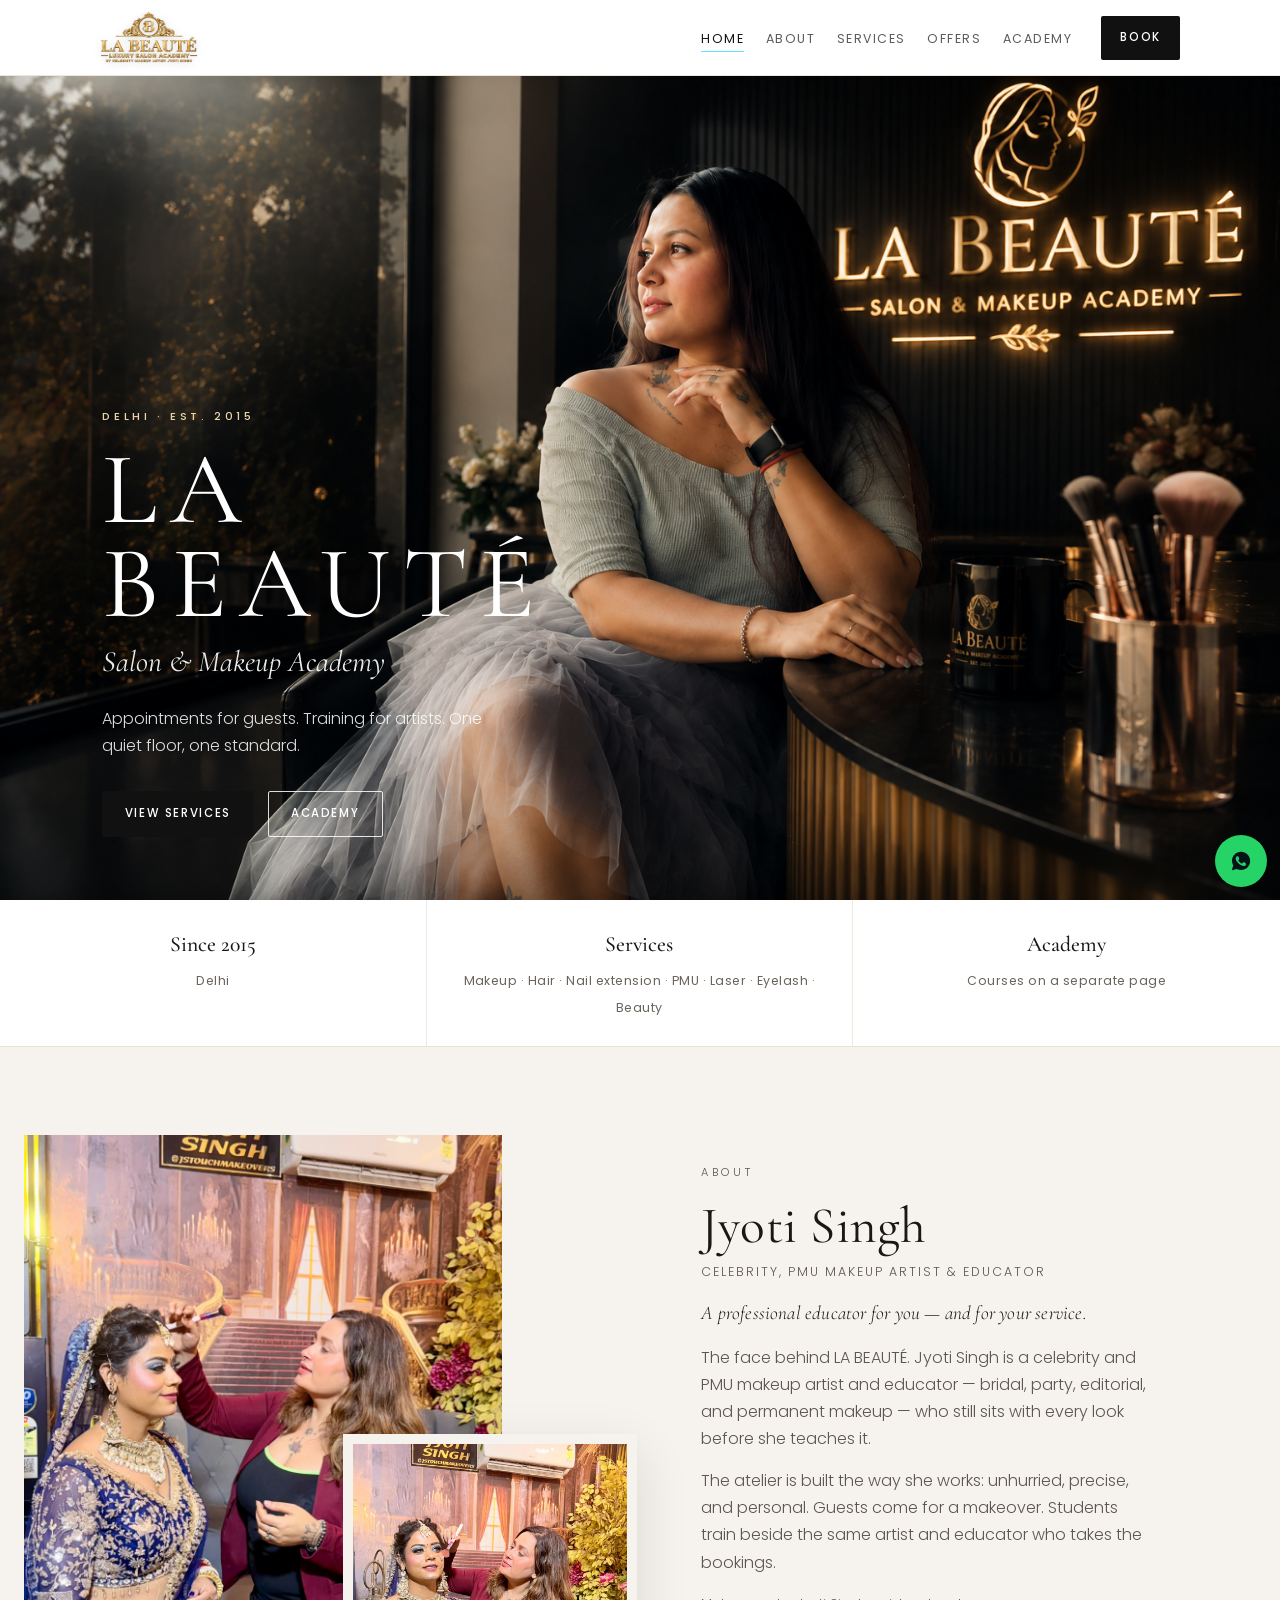
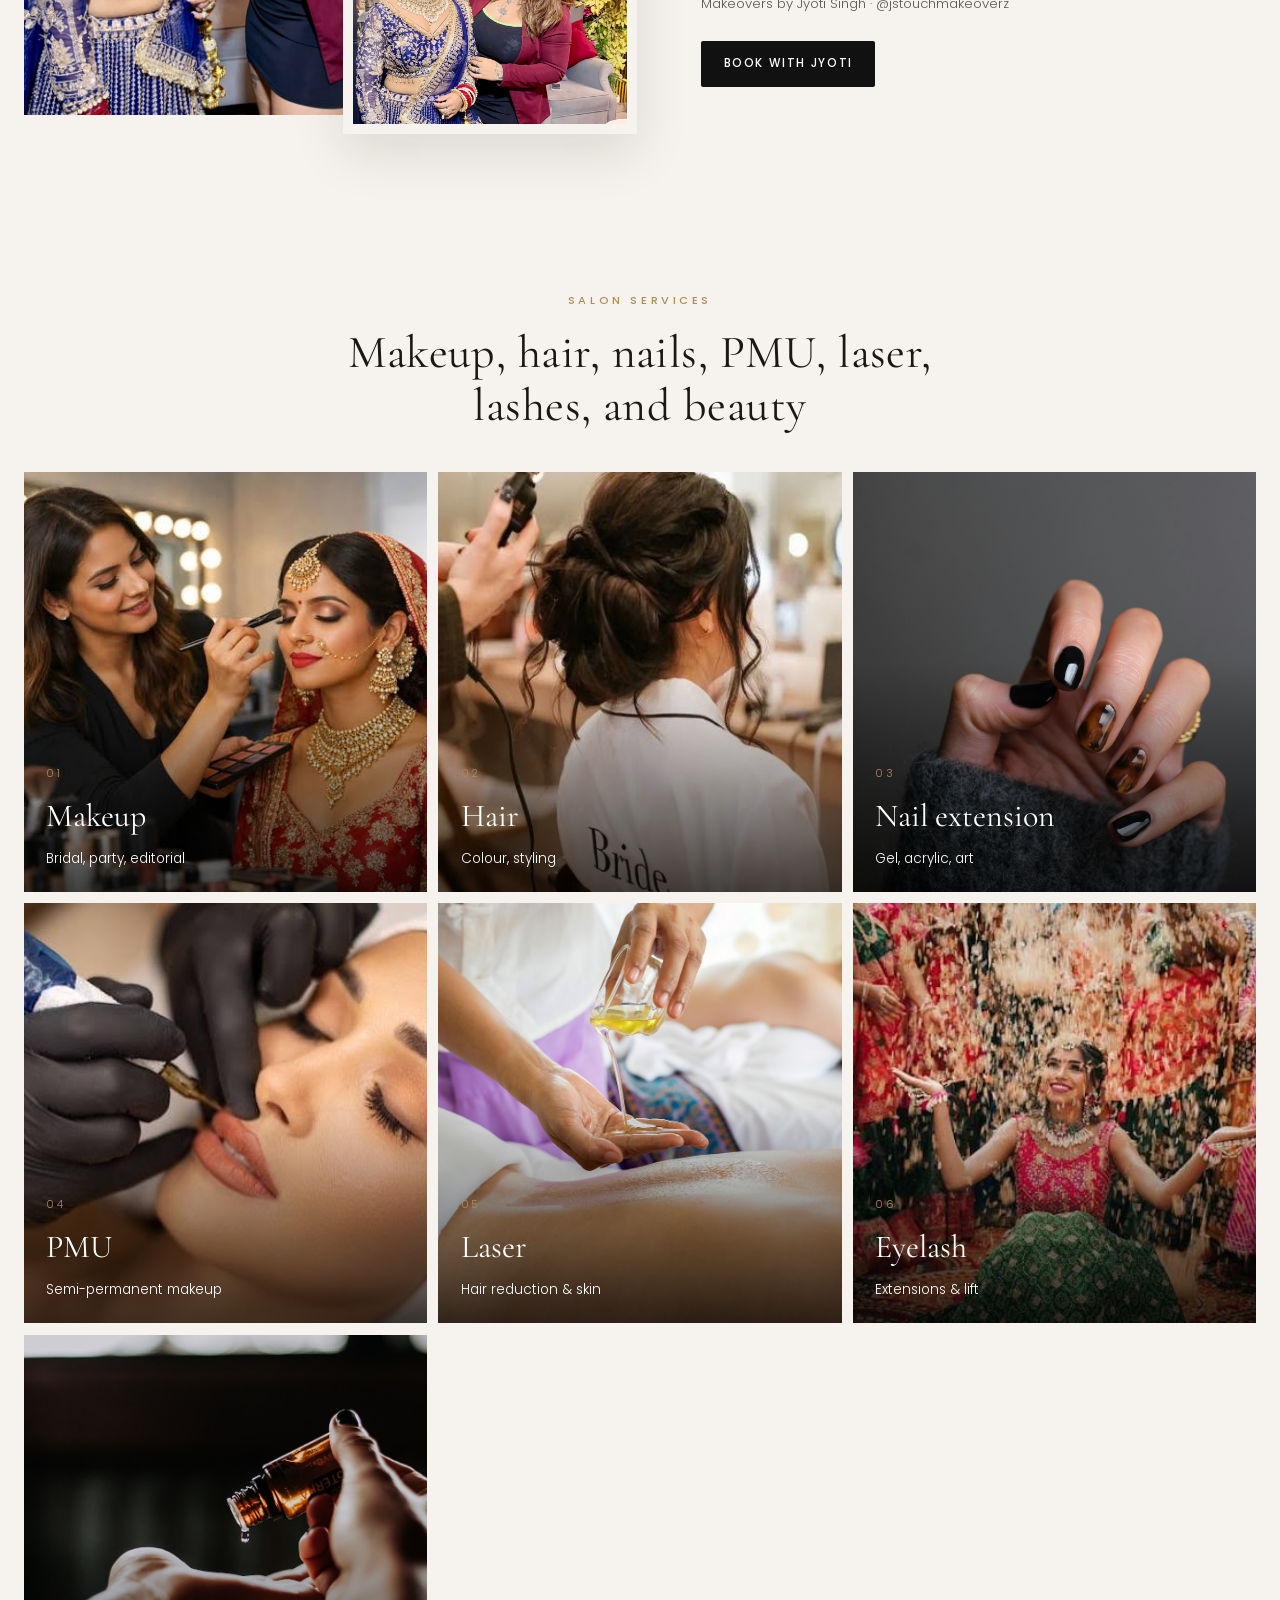
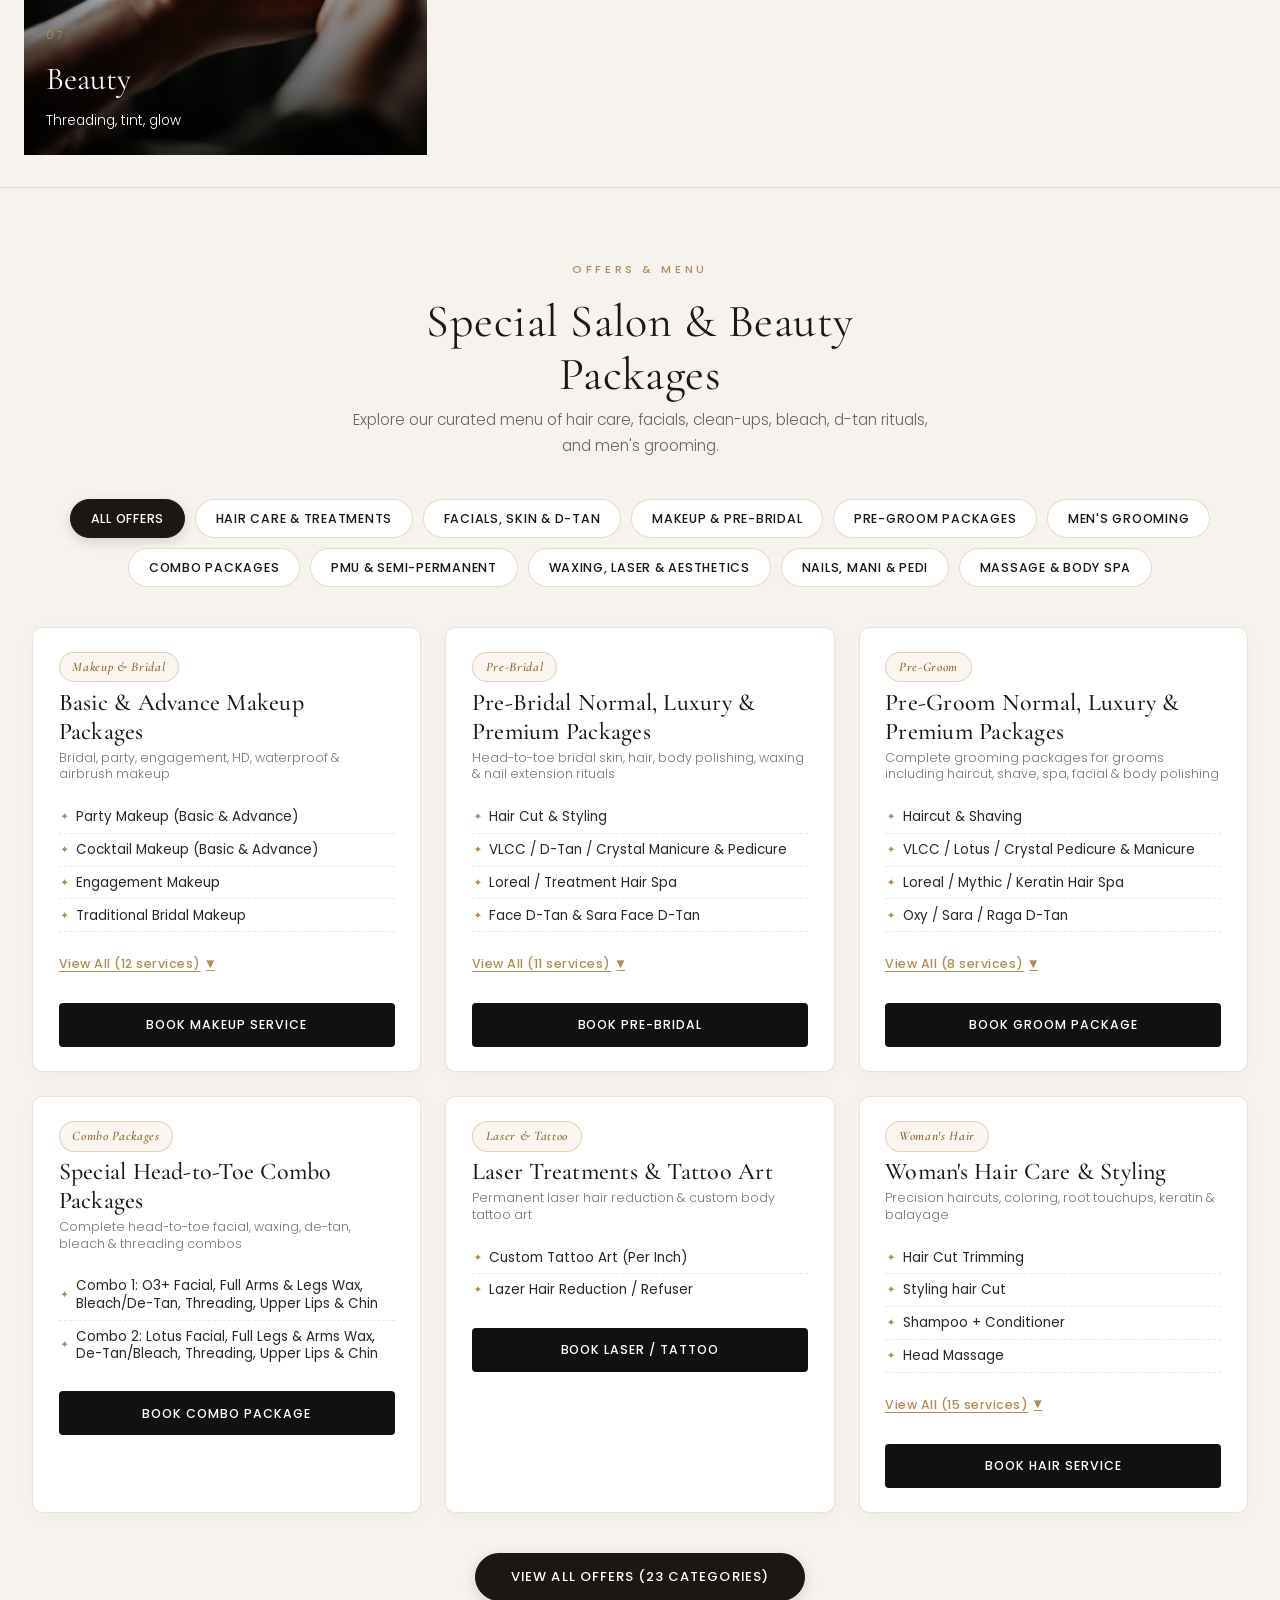
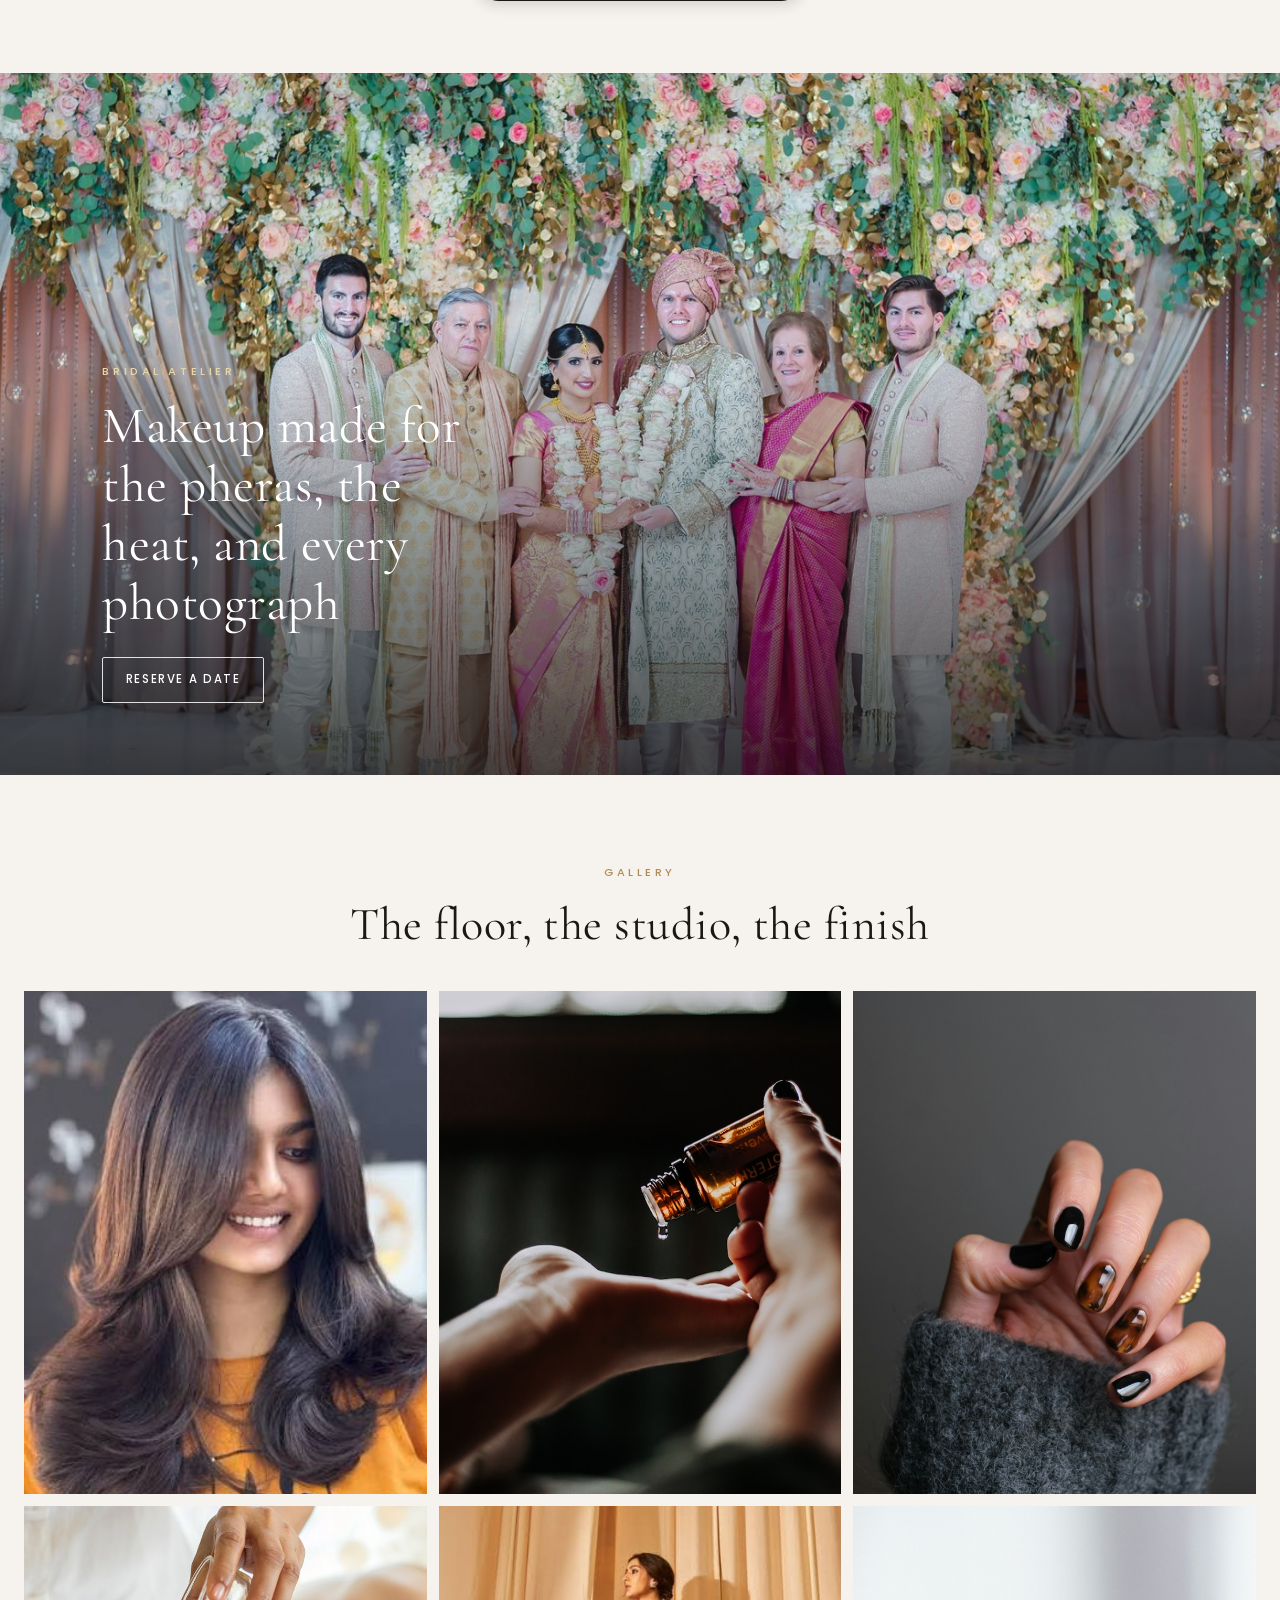
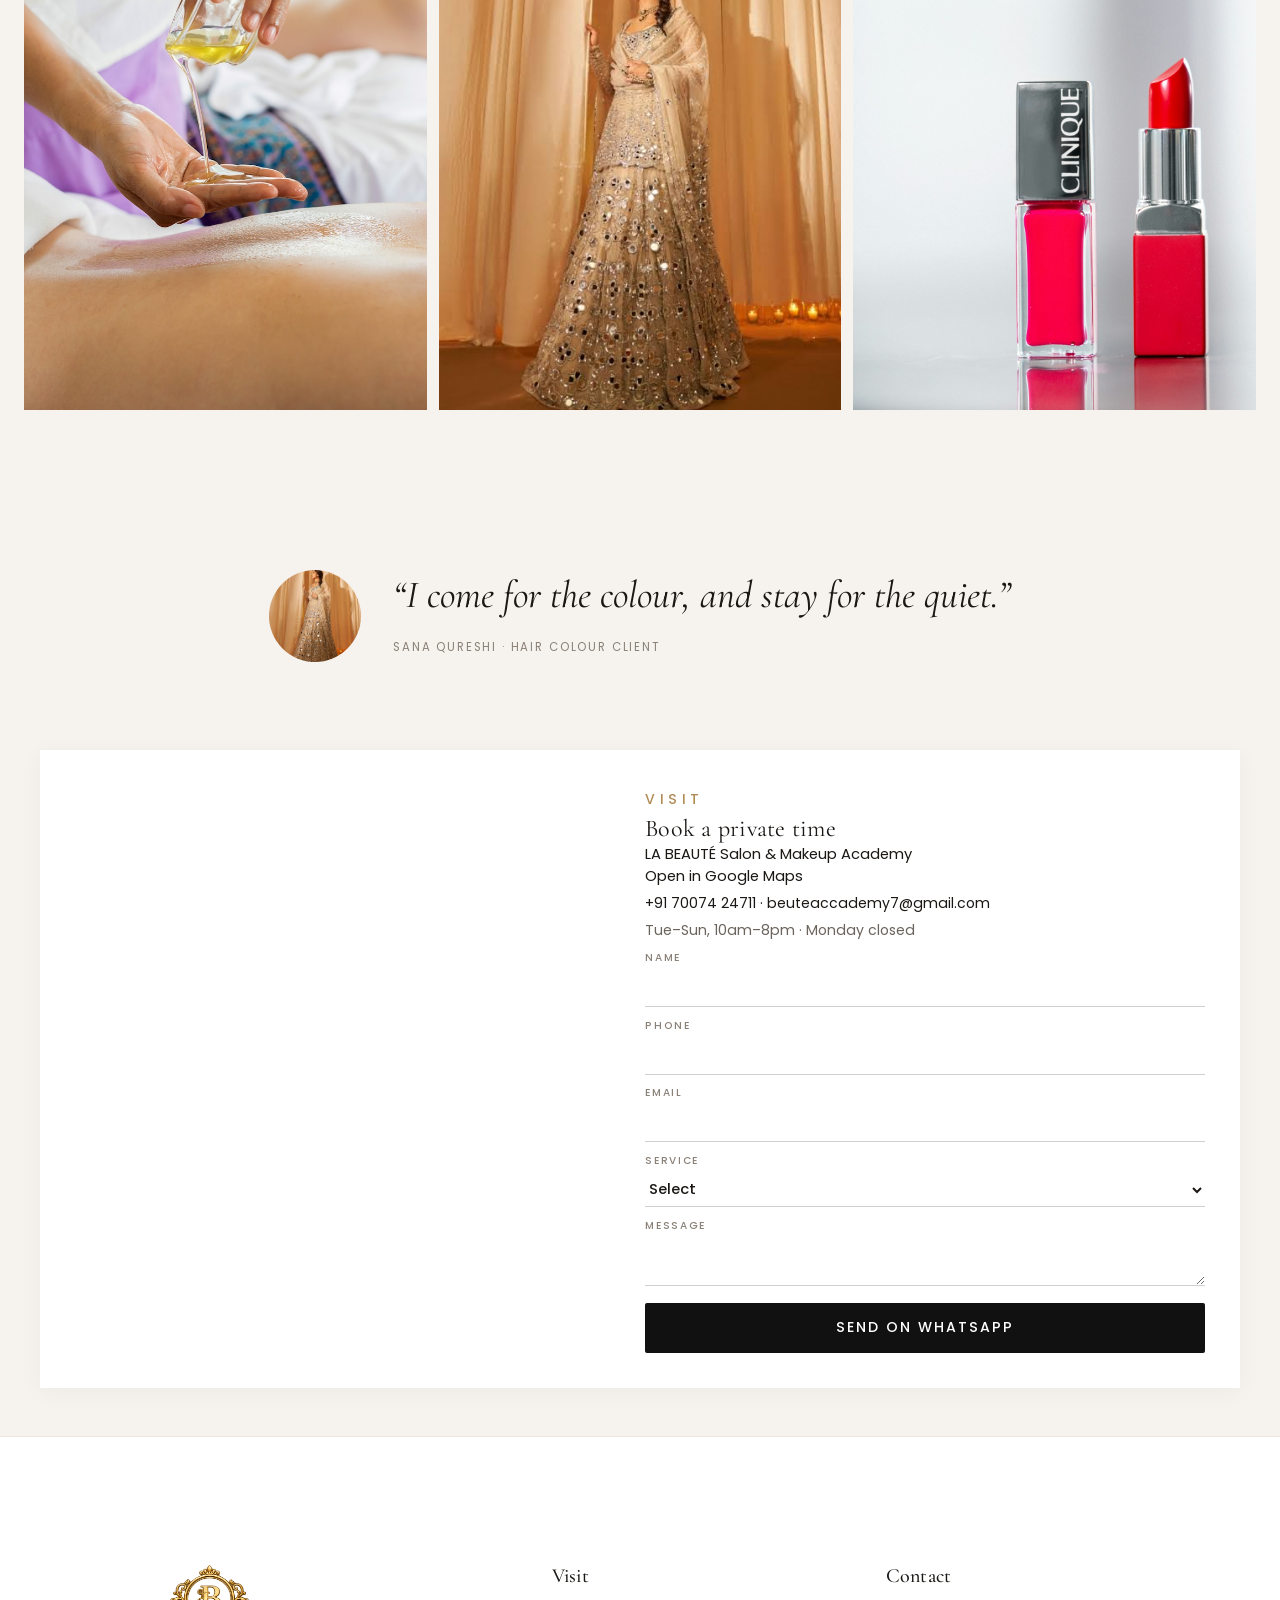
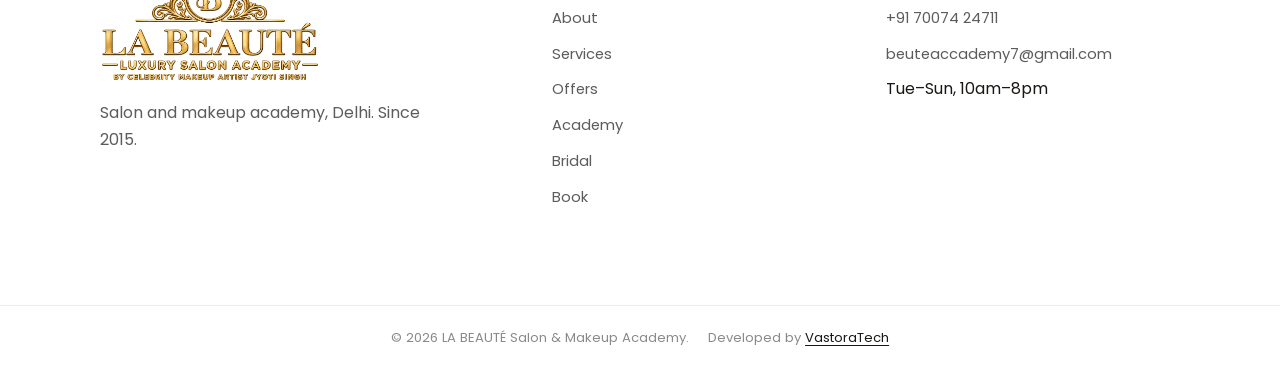
==== index.html @ 9245bf97 "Update Nail Art course details, fix syllabus tabs scoping, and refine widescreen card layout" ====
<!DOCTYPE html>
<html lang="en">

<head>
  <meta charset="UTF-8">
  <meta name="viewport" content="width=device-width, initial-scale=1.0, viewport-fit=cover">
  <title>LA BEAUTÉ Salon & Makeup Academy | Delhi since 2015</title>
  <meta name="description"
    content="LA BEAUTÉ is a salon and professional makeup academy in Delhi. Makeup, hair, nail extension, PMU, laser, eyelash, beauty services, and certified courses since 2015.">
  <link rel="canonical" href="https://labeaute.in/">
  <meta property="og:title" content="LA BEAUTÉ Salon & Makeup Academy">
  <meta property="og:image" content="assets/images/hero.png">
  <meta name="theme-color" content="#f6f3ee">
  <link rel="icon" type="image/png" href="assets/images/logo.png">
  <link rel="preconnect" href="https://fonts.googleapis.com">
  <link rel="preconnect" href="https://fonts.gstatic.com" crossorigin>
  <link
    href="https://fonts.googleapis.com/css2?family=Cormorant+Garamond:ital,wght@0,400;0,500;0,600;1,400;1,500&family=Poppins:wght@300;400;500;600&display=swap"
    rel="stylesheet">
  <link rel="stylesheet" href="style.css">
  <link rel="stylesheet" href="minimal.css">
</head>

<body>
  <a class="skip-link" href="#main">Skip to main content</a>

  <div class="loader" id="loader" role="status" aria-label="Loading">
    <div class="loader__inner">
      <img class="loader__logo" src="assets/images/logo.png" alt="LA BEAUTÉ" width="120" height="120">
    </div>
  </div>

  <header class="header" id="header">
    <nav class="nav container" aria-label="Primary">
      <a class="logo" href="#home">
        <img src="assets/images/logo.png" alt="LA BEAUTÉ" width="168" height="72">
      </a>
      <div class="nav__panel" id="navMenu">
        <button class="nav-close" id="navClose" type="button" aria-label="Close menu">×</button>
        <ul class="nav__list">
          <li><a class="nav__link" href="#home">Home</a></li>
          <li><a class="nav__link" href="#about">About</a></li>
          <li><a class="nav__link" href="#services">Services</a></li>
          <li><a class="nav__link" href="#offers">Offers</a></li>
          <li><a class="nav__link" href="academy.html">Academy</a></li>
        </ul>
        <div class="nav__actions">
          <a class="btn btn--primary btn--sm" href="#contact">Book</a>
        </div>
      </div>
      <button class="nav-toggle" id="navToggle" type="button" aria-expanded="false" aria-controls="navMenu"
        aria-label="Open menu">
        <span></span><span></span><span></span>
      </button>
    </nav>
  </header>

  <main id="main">
    <section class="lux-hero" id="home">
      <img class="lux-hero__img" src="assets/images/hero.png" alt="LA BEAUTÉ salon and makeup academy" width="1800"
        height="1200">
      <div class="lux-hero__veil"></div>
      <div class="lux-hero__copy">
        <p class="lux-kicker lux-kicker--light">Delhi · Est. 2015</p>
        <h1>LA BEAUTÉ</h1>
        <p class="lux-hero__sub">Salon &amp; Makeup Academy</p>
        <p class="lux-hero__lede">Appointments for guests. Training for artists. One quiet floor, one standard.</p>
        <div class="lux-hero__actions">
          <a class="btn btn--primary" href="#services">View services</a>
          <a class="btn btn--ghost" href="academy.html">Academy</a>
        </div>
      </div>
    </section>

    <section class="lux-strip" aria-label="Highlights">
      <p><strong>Since 2015</strong><span>Delhi</span></p>
      <p><strong>Services</strong><span>Makeup · Hair · Nail extension · PMU · Laser · Eyelash · Beauty</span></p>
      <p><strong>Academy</strong><span>Courses on a separate page</span></p>
    </section>

    <section class="lux-about" id="about">
      <div class="lux-about__photos">
        <figure class="lux-about__main">
          <img src="assets/images/about1.jpeg" alt="Jyoti Singh at LA BEAUTÉ salon, Delhi" width="1200" height="1500"
            loading="lazy">
        </figure>
        <figure class="lux-about__inset">
          <img src="assets/images/about.jpeg" alt="Jyoti Singh, celebrity and PMU makeup artist and educator"
            width="900" height="1200" loading="lazy">
        </figure>
      </div>
      <div class="lux-about__copy">
        <p class="lux-kicker">About</p>
        <h2>Jyoti Singh</h2>
        <p class="lux-about__role">Celebrity, PMU makeup artist &amp; educator</p>
        <p class="lux-about__tag">A professional educator for you — and for your service.</p>
        <p>The face behind LA BEAUTÉ. Jyoti Singh is a celebrity and PMU makeup artist and educator — bridal, party,
          editorial, and permanent makeup — who still sits with every look before she teaches it.</p>
        <p>The atelier is built the way she works: unhurried, precise, and personal. Guests come for a makeover.
          Students train beside the same artist and educator who takes the bookings.</p>
        <p class="lux-about__handle">Makeovers by Jyoti Singh · @jstouchmakeoverz</p>
        <a class="btn btn--primary" href="#contact">Book with Jyoti</a>
      </div>
    </section>

    <section class="lux-featured" id="services">
      <header class="lux-head">
        <p class="lux-kicker">Salon services</p>
        <h2>Makeup, hair, nails, PMU, laser, lashes, and beauty</h2>
      </header>
      <div class="lux-featured__grid">
        <a class="lux-tile" href="#contact">
          <img src="assets/images/hero-makeup.jpg" alt="Professional makeup" width="900" height="1100" loading="lazy">
          <span>
            <em>01</em>
            <strong>Makeup</strong>
            Bridal, party, editorial
          </span>
        </a>
        <a class="lux-tile" href="#contact">
          <img src="assets/images/hero-hair.jpg" alt="Hair styling" width="900" height="1100" loading="lazy">
          <span>
            <em>02</em>
            <strong>Hair</strong>
            Colour, styling
          </span>
        </a>
        <a class="lux-tile" href="#contact">
          <img src="assets/images/nails.jpg" alt="Nail extension" width="900" height="1100" loading="lazy">
          <span>
            <em>03</em>
            <strong>Nail extension</strong>
            Gel, acrylic, art
          </span>
        </a>
        <a class="lux-tile" href="#contact">
          <img src="assets/images/pmu.jpg" alt="PMU semi-permanent makeup" width="900" height="1100" loading="lazy">
          <span>
            <em>04</em>
            <strong>PMU</strong>
            Semi-permanent makeup
          </span>
        </a>
        <a class="lux-tile" href="#contact">
          <img src="assets/images/spa.jpg" alt="Laser treatment" width="900" height="1100" loading="lazy">
          <span>
            <em>05</em>
            <strong>Laser</strong>
            Hair reduction &amp; skin
          </span>
        </a>
        <a class="lux-tile" href="#contact">
          <img src="assets/images/hero-bridal.jpg" alt="Eyelash extensions" width="900" height="1100" loading="lazy">
          <span>
            <em>06</em>
            <strong>Eyelash</strong>
            Extensions &amp; lift
          </span>
        </a>
        <a class="lux-tile" href="#contact">
          <img src="assets/images/skin.jpg" alt="Beauty services" width="900" height="1100" loading="lazy">
          <span>
            <em>07</em>
            <strong>Beauty</strong>
            Threading, tint, glow
          </span>
        </a>
      </div>
    </section>

    <section class="lux-offers" id="offers">
      <header class="lux-head">
        <p class="lux-kicker">Offers &amp; Menu</p>
        <h2>Special Salon &amp; Beauty Packages</h2>
        <p class="lux-offers__sub">Explore our curated menu of hair care, facials, clean-ups, bleach, d-tan rituals, and
          men's grooming.</p>
      </header>

      <div class="lux-offers__filter">
        <button class="lux-tab-btn is-active" data-filter="all" type="button">All Offers</button>
        <button class="lux-tab-btn" data-filter="womanshair,hairtreatment" type="button">Hair Care &amp;
          Treatments</button>
        <button class="lux-tab-btn" data-filter="facial,cleanup,dtan,bleach,threading" type="button">Facials, Skin &amp;
          D-Tan</button>
        <button class="lux-tab-btn" data-filter="makeup" type="button">Makeup &amp; Pre-Bridal</button>
        <button class="lux-tab-btn" data-filter="pregroom" type="button">Pre-Groom Packages</button>
        <button class="lux-tab-btn" data-filter="mens" type="button">Men's Grooming</button>
        <button class="lux-tab-btn" data-filter="packages" type="button">Combo Packages</button>
        <button class="lux-tab-btn" data-filter="pmu,semipermanent" type="button">PMU &amp; Semi-Permanent</button>
        <button class="lux-tab-btn" data-filter="waxing,laser" type="button">Waxing, Laser &amp; Aesthetics</button>
        <button class="lux-tab-btn" data-filter="nails,manicure" type="button">Nails, Mani &amp; Pedi</button>
        <button class="lux-tab-btn" data-filter="massage,bodycare" type="button">Massage &amp; Body Spa</button>
      </div>

      <div class="lux-offers__grid">
        <!-- Professional Makeup & Bridal Card -->
        <article class="lux-offer-card lux-offer-card--wide" data-category="makeup">
          <div class="lux-offer-card__header">
            <span class="lux-offer-card__badge">Makeup &amp; Bridal</span>
            <h3>Basic &amp; Advance Makeup Packages</h3>
            <p>Bridal, party, engagement, HD, waterproof &amp; airbrush makeup</p>
          </div>
          <ul class="lux-offer-card__list lux-offer-card__list--col2">
            <li><span class="bullet">✦</span> Party Makeup (Basic &amp; Advance)</li>
            <li><span class="bullet">✦</span> Cocktail Makeup (Basic &amp; Advance)</li>
            <li><span class="bullet">✦</span> Engagement Makeup</li>
            <li><span class="bullet">✦</span> Traditional Bridal Makeup</li>
            <li><span class="bullet">✦</span> Reception Makeup</li>
            <li><span class="bullet">✦</span> Royal Bridal Makeup</li>
            <li><span class="bullet">✦</span> Indo Western Makeup</li>
            <li><span class="bullet">✦</span> Pakistani Bridal Makeup</li>
            <li><span class="bullet">✦</span> HD Party Makeup</li>
            <li><span class="bullet">✦</span> HD Bridal Makeup</li>
            <li><span class="bullet">✦</span> Water Proof Bridal Makeup</li>
            <li><span class="bullet">✦</span> Air Brush Makeup</li>
          </ul>
          <div class="lux-offer-card__footer">
            <a class="btn btn--primary btn--sm btn--full" href="#contact">Book Makeup Service</a>
          </div>
        </article>

        <!-- Pre-Bridal Packages Card -->
        <article class="lux-offer-card lux-offer-card--wide" data-category="makeup">
          <div class="lux-offer-card__header">
            <span class="lux-offer-card__badge">Pre-Bridal</span>
            <h3>Pre-Bridal Normal, Luxury &amp; Premium Packages</h3>
            <p>Head-to-toe bridal skin, hair, body polishing, waxing &amp; nail extension rituals</p>
          </div>
          <ul class="lux-offer-card__list lux-offer-card__list--col2">
            <li><span class="bullet">✦</span> Hair Cut &amp; Styling</li>
            <li><span class="bullet">✦</span> VLCC / D-Tan / Crystal Manicure &amp; Pedicure</li>
            <li><span class="bullet">✦</span> Loreal / Treatment Hair Spa</li>
            <li><span class="bullet">✦</span> Face D-Tan &amp; Sara Face D-Tan</li>
            <li><span class="bullet">✦</span> Full Body Wax / Chocolate Wax / Rica Wax</li>
            <li><span class="bullet">✦</span> Full Body Bleach / Glow Bleach / Oxy Bleach</li>
            <li><span class="bullet">✦</span> Body Polishing / D-Tan / Crystal Polishing</li>
            <li><span class="bullet">✦</span> Face Bleach / Glow Bleach / O3 Face Bleach</li>
            <li><span class="bullet">✦</span> Lotus Facial / Hydra + O3 / Kenpeki + Hydra Facial</li>
            <li><span class="bullet">✦</span> Full Threading</li>
            <li><span class="bullet">✦</span> Basic &amp; French Nail Extensions</li>
          </ul>
          <div class="lux-offer-card__footer">
            <a class="btn btn--primary btn--sm btn--full" href="#contact">Book Pre-Bridal</a>
          </div>
        </article>

        <!-- Pre-Groom Packages Card -->
        <article class="lux-offer-card lux-offer-card--wide" data-category="pregroom">
          <div class="lux-offer-card__header">
            <span class="lux-offer-card__badge">Pre-Groom</span>
            <h3>Pre-Groom Normal, Luxury &amp; Premium Packages</h3>
            <p>Complete grooming packages for grooms including haircut, shave, spa, facial &amp; body polishing</p>
          </div>
          <ul class="lux-offer-card__list lux-offer-card__list--col2">
            <li><span class="bullet">✦</span> Haircut &amp; Shaving</li>
            <li><span class="bullet">✦</span> VLCC / Lotus / Crystal Pedicure &amp; Manicure</li>
            <li><span class="bullet">✦</span> Loreal / Mythic / Keratin Hair Spa</li>
            <li><span class="bullet">✦</span> Oxy / Sara / Raga D-Tan</li>
            <li><span class="bullet">✦</span> Fruits / Diamond / O3 Bleach</li>
            <li><span class="bullet">✦</span> Lotus Whitening / Hydra + O3 / Kenpeki Facial</li>
            <li><span class="bullet">✦</span> Body Polishing (Normal, Lotus &amp; Kenpeki)</li>
            <li><span class="bullet">✦</span> Body D-Tan (Normal, Lotus &amp; Sara)</li>
          </ul>
          <div class="lux-offer-card__footer">
            <a class="btn btn--primary btn--sm btn--full" href="#contact">Book Groom Package</a>
          </div>
        </article>

        <!-- Special Combo Packages Card -->
        <article class="lux-offer-card lux-offer-card--wide" data-category="packages">
          <div class="lux-offer-card__header">
            <span class="lux-offer-card__badge">Combo Packages</span>
            <h3>Special Head-to-Toe Combo Packages</h3>
            <p>Complete head-to-toe facial, waxing, de-tan, bleach &amp; threading combos</p>
          </div>
          <ul class="lux-offer-card__list lux-offer-card__list--col2">
            <li><span class="bullet">✦</span> Combo 1: O3+ Facial, Full Arms &amp; Legs Wax, Bleach/De-Tan, Threading,
              Upper Lips &amp; Chin</li>
            <li><span class="bullet">✦</span> Combo 2: Lotus Facial, Full Legs &amp; Arms Wax, De-Tan/Bleach, Threading,
              Upper Lips &amp; Chin</li>
          </ul>
          <div class="lux-offer-card__footer">
            <a class="btn btn--primary btn--sm btn--full" href="#contact">Book Combo Package</a>
          </div>
        </article>

        <!-- Laser & Tattoo Card -->
        <article class="lux-offer-card" data-category="laser">
          <div class="lux-offer-card__header">
            <span class="lux-offer-card__badge">Laser &amp; Tattoo</span>
            <h3>Laser Treatments &amp; Tattoo Art</h3>
            <p>Permanent laser hair reduction &amp; custom body tattoo art</p>
          </div>
          <ul class="lux-offer-card__list">
            <li><span class="bullet">✦</span> Custom Tattoo Art (Per Inch)</li>
            <li><span class="bullet">✦</span> Lazer Hair Reduction / Refuser</li>
          </ul>
          <div class="lux-offer-card__footer">
            <a class="btn btn--primary btn--sm btn--full" href="#contact">Book Laser / Tattoo</a>
          </div>
        </article>

        <!-- Woman's Hair Card -->
        <article class="lux-offer-card lux-offer-card--wide" data-category="womanshair">
          <div class="lux-offer-card__header">
            <span class="lux-offer-card__badge">Woman's Hair</span>
            <h3>Woman's Hair Care &amp; Styling</h3>
            <p>Precision haircuts, coloring, root touchups, keratin &amp; balayage</p>
          </div>
          <ul class="lux-offer-card__list lux-offer-card__list--col2">
            <li><span class="bullet">✦</span> Hair Cut Trimming</li>
            <li><span class="bullet">✦</span> Styling hair Cut</li>
            <li><span class="bullet">✦</span> Shampoo + Conditioner</li>
            <li><span class="bullet">✦</span> Head Massage</li>
            <li><span class="bullet">✦</span> Hair root touch up (L'Oreal)</li>
            <li><span class="bullet">✦</span> Hair root touch up (Ammonia)</li>
            <li><span class="bullet">✦</span> Highlighting</li>
            <li><span class="bullet">✦</span> Global Hair Color</li>
            <li><span class="bullet">✦</span> Ola Plex Treatment</li>
            <li><span class="bullet">✦</span> Keratin Treatment</li>
            <li><span class="bullet">✦</span> Balayage</li>
            <li><span class="bullet">✦</span> Global Base Color</li>
            <li><span class="bullet">✦</span> Fashion Shade</li>
            <li><span class="bullet">✦</span> Hair Color Treatment</li>
            <li><span class="bullet">✦</span> Root Touchup</li>
          </ul>
          <div class="lux-offer-card__footer">
            <a class="btn btn--primary btn--sm btn--full" href="#contact">Book Hair Service</a>
          </div>
        </article>

        <!-- Hair Treatment Card -->
        <article class="lux-offer-card lux-offer-card--wide" data-category="hairtreatment">
          <div class="lux-offer-card__header">
            <span class="lux-offer-card__badge">Hair Treatment</span>
            <h3>Hair Treatment &amp; Smoothing</h3>
            <p>Smoothing, Kera shine, Keratin, Botox, Nano plastia &amp; Ola flex</p>
          </div>
          <ul class="lux-offer-card__list lux-offer-card__list--col2">
            <li><span class="bullet">✦</span> Ola flex</li>
            <li><span class="bullet">✦</span> Kera smoothing</li>
            <li><span class="bullet">✦</span> Hair Smoothing</li>
            <li><span class="bullet">✦</span> Hair Spa treatment</li>
            <li><span class="bullet">✦</span> Nano plastia</li>
            <li><span class="bullet">✦</span> Advance kera shine</li>
            <li><span class="bullet">✦</span> Keratin Treatment</li>
            <li><span class="bullet">✦</span> Hair Botox</li>
            <li><span class="bullet">✦</span> Global highlights</li>
            <li><span class="bullet">✦</span> Balayage Highlight</li>
          </ul>
          <div class="lux-offer-card__footer">
            <a class="btn btn--primary btn--sm btn--full" href="#contact">Book Hair Treatment</a>
          </div>
        </article>

        <!-- Women's Hair Spa Card -->
        <article class="lux-offer-card" data-category="womanshair">
          <div class="lux-offer-card__header">
            <span class="lux-offer-card__badge">Hair Spa</span>
            <h3>Women's Hair Spa Rituals</h3>
            <p>Deep conditioning, scalp therapy &amp; oil spa treatments</p>
          </div>
          <ul class="lux-offer-card__list">
            <li><span class="bullet">✦</span> Basic Hair Spa</li>
            <li><span class="bullet">✦</span> Loreal Hair Spa</li>
            <li><span class="bullet">✦</span> Ozone Spa</li>
            <li><span class="bullet">✦</span> Treatment Spa</li>
            <li><span class="bullet">✦</span> Methic Oil Spa</li>
          </ul>
          <div class="lux-offer-card__footer">
            <a class="btn btn--primary btn--sm btn--full" href="#contact">Book Hair Spa</a>
          </div>
        </article>

        <!-- Korean Facial Card -->
        <article class="lux-offer-card" data-category="facial">
          <div class="lux-offer-card__header">
            <span class="lux-offer-card__badge">Korean Facial</span>
            <h3>Korean Glass Skin Facials</h3>
            <p>Hydra brightening, glass glow &amp; anti-aging Korean rituals</p>
          </div>
          <ul class="lux-offer-card__list">
            <li><span class="bullet">✦</span> Basic Facial</li>
            <li><span class="bullet">✦</span> Hydra Brighting facial</li>
            <li><span class="bullet">✦</span> Anti aging facial</li>
            <li><span class="bullet">✦</span> Bollywood facial</li>
            <li><span class="bullet">✦</span> Instant glow &amp; magical facial</li>
            <li><span class="bullet">✦</span> Advance Korean glass Facial</li>
            <li><span class="bullet">✦</span> Korean facial / glass glow skin facial</li>
            <li><span class="bullet">✦</span> 1st Korean setting (Trial)</li>
          </ul>
          <div class="lux-offer-card__footer">
            <a class="btn btn--primary btn--sm btn--full" href="#contact">Book Korean Facial</a>
          </div>
        </article>

        <!-- Facial Card -->
        <article class="lux-offer-card lux-offer-card--wide" data-category="facial">
          <div class="lux-offer-card__header">
            <span class="lux-offer-card__badge">Facial</span>
            <h3>Facial Care &amp; Glow Rituals</h3>
            <p>Premium nourishing, hydra &amp; anti-aging facials</p>
          </div>
          <ul class="lux-offer-card__list lux-offer-card__list--col2">
            <li><span class="bullet">✦</span> Wine Facial</li>
            <li><span class="bullet">✦</span> Nature's Papaya Facial</li>
            <li><span class="bullet">✦</span> Antitan facial Vlcc</li>
            <li><span class="bullet">✦</span> Lotus Facial</li>
            <li><span class="bullet">✦</span> Hydra Facial</li>
            <li><span class="bullet">✦</span> Vedic Facial</li>
            <li><span class="bullet">✦</span> Aroma Facial</li>
            <li><span class="bullet">✦</span> O3 Facial</li>
            <li><span class="bullet">✦</span> Glutathione Facial</li>
            <li><span class="bullet">✦</span> Ayurveda Facial</li>
            <li><span class="bullet">✦</span> Aaryanuveta Facial</li>
            <li><span class="bullet">✦</span> Oxy Life Facial</li>
            <li><span class="bullet">✦</span> Ozone Facial</li>
            <li><span class="bullet">✦</span> Kanpeki Facial</li>
            <li><span class="bullet">✦</span> Ageing Facial</li>
          </ul>
          <div class="lux-offer-card__footer">
            <a class="btn btn--primary btn--sm btn--full" href="#contact">Book Facial</a>
          </div>
        </article>

        <!-- Waxing Card -->
        <article class="lux-offer-card lux-offer-card--wide" data-category="waxing">
          <div class="lux-offer-card__header">
            <span class="lux-offer-card__badge">Waxing</span>
            <h3>Waxing Rituals (Normal, Rica &amp; Brazilian)</h3>
            <p>Full body, legs, arms, underarms, face &amp; bikini waxing care</p>
          </div>
          <ul class="lux-offer-card__list lux-offer-card__list--col2">
            <li><span class="bullet">✦</span> Normal Wax - Full body</li>
            <li><span class="bullet">✦</span> Normal Wax - Hand Wax</li>
            <li><span class="bullet">✦</span> Normal Wax - Full leg</li>
            <li><span class="bullet">✦</span> Normal Wax - Underarm</li>
            <li><span class="bullet">✦</span> Normal Wax - Half Leg</li>
            <li><span class="bullet">✦</span> Normal Wax - Stomach</li>
            <li><span class="bullet">✦</span> Normal Wax - Back</li>
            <li><span class="bullet">✦</span> Rica Wax - Upper lips</li>
            <li><span class="bullet">✦</span> Rica Wax - Forehead</li>
            <li><span class="bullet">✦</span> Rica Wax - Bikini</li>
            <li><span class="bullet">✦</span> Rica Wax - Underarm</li>
            <li><span class="bullet">✦</span> Rica Wax - Hand Wax</li>
            <li><span class="bullet">✦</span> Rica Wax - Full Legs</li>
            <li><span class="bullet">✦</span> Rica Wax - Face</li>
            <li><span class="bullet">✦</span> Rica Wax - Full Body</li>
            <li><span class="bullet">✦</span> Brazilian Wax - Upper lips</li>
            <li><span class="bullet">✦</span> Brazilian Wax - Chin</li>
          </ul>
          <div class="lux-offer-card__footer">
            <a class="btn btn--primary btn--sm btn--full" href="#contact">Book Waxing</a>
          </div>
        </article>

        <!-- Nail Extensions & Art Card -->
        <article class="lux-offer-card lux-offer-card--wide" data-category="nails">
          <div class="lux-offer-card__header">
            <span class="lux-offer-card__badge">Nail Extension</span>
            <h3>Nail Extension &amp; Art Services</h3>
            <p>Acrylic, gel extensions, overlay, gel polish, 3D &amp; stone art</p>
          </div>
          <ul class="lux-offer-card__list lux-offer-card__list--col2">
            <li><span class="bullet">✦</span> Acrylic Nail Extension with gel polish</li>
            <li><span class="bullet">✦</span> Gel Nail Extension with Gel Polish</li>
            <li><span class="bullet">✦</span> Temporary Extension</li>
            <li><span class="bullet">✦</span> Overlay Nails</li>
            <li><span class="bullet">✦</span> Gel Polish Application (Hand &amp; feet)</li>
            <li><span class="bullet">✦</span> Nail Art Per Finger</li>
            <li><span class="bullet">✦</span> Stone Art</li>
            <li><span class="bullet">✦</span> 3D Nail Art</li>
          </ul>
          <div class="lux-offer-card__footer">
            <a class="btn btn--primary btn--sm btn--full" href="#contact">Book Nail Art</a>
          </div>
        </article>

        <!-- Manicure Card -->
        <article class="lux-offer-card" data-category="manicure">
          <div class="lux-offer-card__header">
            <span class="lux-offer-card__badge">Manicure</span>
            <h3>Manicure &amp; Hand Care</h3>
            <p>Nourishing, bubble, pain relief &amp; crystal manicure rituals</p>
          </div>
          <ul class="lux-offer-card__list">
            <li><span class="bullet">✦</span> Basic Manicure</li>
            <li><span class="bullet">✦</span> Lotus Manicure</li>
            <li><span class="bullet">✦</span> Kanpeki Manicure</li>
            <li><span class="bullet">✦</span> Bubble Manicure</li>
            <li><span class="bullet">✦</span> Pain Relief Manicure</li>
            <li><span class="bullet">✦</span> Crystal Manicure</li>
          </ul>
          <div class="lux-offer-card__footer">
            <a class="btn btn--primary btn--sm btn--full" href="#contact">Book Manicure</a>
          </div>
        </article>

        <!-- Pedicure Card -->
        <article class="lux-offer-card" data-category="manicure">
          <div class="lux-offer-card__header">
            <span class="lux-offer-card__badge">Pedicure</span>
            <h3>Pedicure &amp; Foot Care</h3>
            <p>Nourishing, lotus, bubble, crystal &amp; paraffin foot treatments</p>
          </div>
          <ul class="lux-offer-card__list">
            <li><span class="bullet">✦</span> Basic Pedicure</li>
            <li><span class="bullet">✦</span> Lotus Pedicure</li>
            <li><span class="bullet">✦</span> Kanpeki Pedicure</li>
            <li><span class="bullet">✦</span> Bubble Pedicure</li>
            <li><span class="bullet">✦</span> Pain Relief Pedicure</li>
            <li><span class="bullet">✦</span> Crystal Pedicure</li>
            <li><span class="bullet">✦</span> Paraffin Relaxing Foot Treatment</li>
          </ul>
          <div class="lux-offer-card__footer">
            <a class="btn btn--primary btn--sm btn--full" href="#contact">Book Pedicure</a>
          </div>
        </article>

        <!-- Massage & Therapy Card -->
        <article class="lux-offer-card" data-category="massage">
          <div class="lux-offer-card__header">
            <span class="lux-offer-card__badge">Massage &amp; Therapy</span>
            <h3>Massage, Body Therapy &amp; Aroma</h3>
            <p>Head massage, foot therapy, body therapy &amp; aroma rituals</p>
          </div>
          <ul class="lux-offer-card__list">
            <li><span class="bullet">✦</span> Head Massage (Coconut oil)</li>
            <li><span class="bullet">✦</span> Head Massage (Olive oil)</li>
            <li><span class="bullet">✦</span> Head Massage (Mythic oil)</li>
            <li><span class="bullet">✦</span> Foot massage (Any oil)</li>
            <li><span class="bullet">✦</span> Basic Body therapy</li>
            <li><span class="bullet">✦</span> Aroma Therapy</li>
          </ul>
          <div class="lux-offer-card__footer">
            <a class="btn btn--primary btn--sm btn--full" href="#contact">Book Massage</a>
          </div>
        </article>

        <article class="lux-offer-card lux-offer-card--wide" data-category="pmu">
          <div class="lux-offer-card__header">
            <span class="lux-offer-card__badge">PMU</span>
            <h3>Semi-permanent makeup (PMU)</h3>
            <p>Brows, lips, liner and other long-wear makeup — a separate service from daily makeup.</p>
          </div>
          <ul class="lux-offer-card__list">
            <li><span class="bullet">✦</span> Eyebrow PMU &amp; microblading</li>
            <li><span class="bullet">✦</span> Lip blush / lip tint</li>
            <li><span class="bullet">✦</span> Eyeliner PMU</li>
            <li><span class="bullet">✦</span> Patch test &amp; aftercare guidance</li>
            <li><span class="bullet">✦</span> Touch-up as advised</li>
          </ul>
          <div class="lux-offer-card__footer">
            <a class="btn btn--primary btn--sm btn--full" href="#contact">Book PMU</a>
          </div>
        </article>

        <!-- Semi Permanent Card -->
        <article class="lux-offer-card" data-category="semipermanent">
          <div class="lux-offer-card__header">
            <span class="lux-offer-card__badge">Semi Permanent</span>
            <h3>Semi-Permanent Aesthetics</h3>
            <p>Eyelashes, lip tinting, eyebrow microblading &amp; BB Glow</p>
          </div>
          <ul class="lux-offer-card__list">
            <li><span class="bullet">✦</span> Eyelashes Extension</li>
            <li><span class="bullet">✦</span> Lip Tint Treatment</li>
            <li><span class="bullet">✦</span> Eyebrow Microblading &amp; Shaping</li>
            <li><span class="bullet">✦</span> BB Glow Treatment</li>
            <li><span class="bullet">✦</span> Full Face Semi-Permanent Makeup</li>
          </ul>
          <div class="lux-offer-card__footer">
            <a class="btn btn--primary btn--sm btn--full" href="#contact">Book Aesthetic Service</a>
          </div>
        </article>

        <!-- Body Polishing & Oil Therapy Card -->
        <article class="lux-offer-card" data-category="bodycare">
          <div class="lux-offer-card__header">
            <span class="lux-offer-card__badge">Body &amp; Hair Therapy</span>
            <h3>Body Polishing &amp; Hair Oil Steam</h3>
            <p>Exfoliating body polishing &amp; nourishing hair oil steam therapy</p>
          </div>
          <ul class="lux-offer-card__list">
            <li><span class="bullet">✦</span> Normal Body Polishing</li>
            <li><span class="bullet">✦</span> Crystal Body Polishing</li>
            <li><span class="bullet">✦</span> Organic Body Polishing</li>
            <li><span class="bullet">✦</span> Olive oil with steam</li>
            <li><span class="bullet">✦</span> Aroma with steam</li>
            <li><span class="bullet">✦</span> Bajaj oil with massage</li>
          </ul>
          <div class="lux-offer-card__footer">
            <a class="btn btn--primary btn--sm btn--full" href="#contact">Book Body Care</a>
          </div>
        </article>

        <!-- Bleach Card -->
        <article class="lux-offer-card" data-category="bleach">
          <div class="lux-offer-card__header">
            <span class="lux-offer-card__badge">Bleach</span>
            <h3>Bleach Treatments</h3>
            <p>Face &amp; body skin lightening &amp; glow bleach rituals</p>
          </div>
          <ul class="lux-offer-card__list">
            <li><span class="bullet">✦</span> Gold bleach</li>
            <li><span class="bullet">✦</span> O3 bleach</li>
            <li><span class="bullet">✦</span> Oxy bleach</li>
            <li><span class="bullet">✦</span> Wine bleach</li>
            <li><span class="bullet">✦</span> Fruits bleach</li>
            <li><span class="bullet">✦</span> Front body bleach</li>
            <li><span class="bullet">✦</span> Back bleach</li>
            <li><span class="bullet">✦</span> Full body bleach</li>
          </ul>
          <div class="lux-offer-card__footer">
            <a class="btn btn--primary btn--sm btn--full" href="#contact">Book Bleach</a>
          </div>
        </article>

        <!-- Men's Card -->
        <article class="lux-offer-card" data-category="mens">
          <div class="lux-offer-card__header">
            <span class="lux-offer-card__badge">Men's</span>
            <h3>Men's Grooming</h3>
            <p>Haircuts, shaving, spa &amp; body care routines</p>
          </div>
          <ul class="lux-offer-card__list">
            <li><span class="bullet">✦</span> Hair cut trim</li>
            <li><span class="bullet">✦</span> Brand Shave</li>
            <li><span class="bullet">✦</span> D-tan</li>
            <li><span class="bullet">✦</span> Hair Spa</li>
            <li><span class="bullet">✦</span> Anti hair fall spa</li>
            <li><span class="bullet">✦</span> Clean Up</li>
            <li><span class="bullet">✦</span> Full body trim</li>
            <li><span class="bullet">✦</span> Colour Application</li>
            <li><span class="bullet">✦</span> Head Massage</li>
            <li><span class="bullet">✦</span> Face Wax</li>
            <li><span class="bullet">✦</span> Body Wax</li>
          </ul>
          <div class="lux-offer-card__footer">
            <a class="btn btn--primary btn--sm btn--full" href="#contact">Book Grooming</a>
          </div>
        </article>

        <!-- Clean Up Card -->
        <article class="lux-offer-card" data-category="cleanup">
          <div class="lux-offer-card__header">
            <span class="lux-offer-card__badge">Clean Up</span>
            <h3>Clean Up Rituals</h3>
            <p>Deep pore purifying &amp; instant glow treatments</p>
          </div>
          <ul class="lux-offer-card__list">
            <li><span class="bullet">✦</span> Wine Clean Up</li>
            <li><span class="bullet">✦</span> Nature's Clean Up</li>
            <li><span class="bullet">✦</span> VLCC Clean Up</li>
            <li><span class="bullet">✦</span> Sara Clean Up</li>
            <li><span class="bullet">✦</span> Lotus Clean Up</li>
            <li><span class="bullet">✦</span> Vedicline Clean Up</li>
            <li><span class="bullet">✦</span> Aroma Clean Up</li>
          </ul>
          <div class="lux-offer-card__footer">
            <a class="btn btn--primary btn--sm btn--full" href="#contact">Book Clean Up</a>
          </div>
        </article>

        <!-- D-Tan Card -->
        <article class="lux-offer-card" data-category="dtan">
          <div class="lux-offer-card__header">
            <span class="lux-offer-card__badge">D Tan</span>
            <h3>D-Tan Treatments</h3>
            <p>Sun tan removal &amp; skin tone restoration</p>
          </div>
          <ul class="lux-offer-card__list">
            <li><span class="bullet">✦</span> Normal Dtan</li>
            <li><span class="bullet">✦</span> Raga Dtan</li>
            <li><span class="bullet">✦</span> Sara Dtan</li>
          </ul>
          <div class="lux-offer-card__footer">
            <a class="btn btn--primary btn--sm btn--full" href="#contact">Book D-Tan</a>
          </div>
        </article>

        <!-- Threading Card -->
        <article class="lux-offer-card" data-category="threading">
          <div class="lux-offer-card__header">
            <span class="lux-offer-card__badge">Threading</span>
            <h3>Threading &amp; Shaping</h3>
            <p>Precision facial hair shaping &amp; threading</p>
          </div>
          <ul class="lux-offer-card__list">
            <li><span class="bullet">✦</span> Threading</li>
            <li><span class="bullet">✦</span> Upper lips</li>
            <li><span class="bullet">✦</span> Forehead</li>
            <li><span class="bullet">✦</span> Wax threading</li>
          </ul>
          <div class="lux-offer-card__footer">
            <a class="btn btn--primary btn--sm btn--full" href="#contact">Book Threading</a>
          </div>
        </article>
      </div>
    </section>

    <section class="lux-bridal" id="bridal">
      <img src="assets/images/bridal2.jpg" alt="Bride after complete makeup and styling" width="1800" height="1100"
        loading="lazy">
      <div class="lux-bridal__copy">
        <p class="lux-kicker lux-kicker--light">Bridal atelier</p>
        <h2>Makeup made for the pheras, the heat, and every photograph</h2>
        <a class="btn btn--ghost" href="#contact">Reserve a date</a>
      </div>
    </section>

    <section class="lux-gallery" id="gallery">
      <header class="lux-head">
        <p class="lux-kicker">Gallery</p>
        <h2>The floor, the studio, the finish</h2>
      </header>
      <div class="lux-gallery__grid">
        <figure><img src="assets/images/haircut.jpg" alt="Haircut" width="800" height="1000" loading="lazy"></figure>
        <figure><img src="assets/images/skin.jpg" alt="Skin ritual" width="800" height="1000" loading="lazy"></figure>
        <figure><img src="assets/images/nails.jpg" alt="Nail art" width="800" height="1000" loading="lazy"></figure>
        <figure><img src="assets/images/spa.jpg" alt="Spa treatment" width="800" height="1000" loading="lazy"></figure>
        <figure><img src="assets/images/portrait.jpg" alt="Portrait makeup" width="800" height="1000" loading="lazy">
        </figure>
        <figure><img src="assets/images/lipstick.jpg" alt="Lip colour finish" width="800" height="1000" loading="lazy">
        </figure>
      </div>
    </section>

    <section class="lux-quote">
      <img src="assets/images/portrait.jpg" alt="" width="200" height="200" loading="lazy">
      <blockquote>
        <p>“I come for the colour, and stay for the quiet.”</p>
        <cite>Sana Qureshi · Hair colour client</cite>
      </blockquote>
    </section>

    <section class="lux-visit" id="contact">
      <figure class="lux-visit__photo">
        <iframe class="lux-map" title="LA BEAUTÉ on Google Maps"
          src="https://www.google.com/maps?q=28.6473718,77.4118293&amp;z=16&amp;hl=en&amp;output=embed" loading="lazy"
          referrerpolicy="no-referrer-when-downgrade" allowfullscreen></iframe>
      </figure>
      <div class="lux-visit__panel">
        <p class="lux-kicker">Visit</p>
        <h2>Book a private time</h2>
        <address>
          <a href="https://maps.app.goo.gl/MVwQYZA3zMck9DZW7?g_st=iw" target="_blank" rel="noopener noreferrer">LA
            BEAUTÉ Salon &amp; Makeup Academy<br>Open in Google Maps</a>
        </address>
        <p><a href="tel:+917007424711">+91 70074 24711</a> · <a
            href="mailto:beuteaccademy7@gmail.com">beuteaccademy7@gmail.com</a></p>
        <p class="lux-hours">Tue–Sun, 10am–8pm · Monday closed</p>

        <form class="lux-form" id="appointmentForm" novalidate>
          <label>Name<input id="name" name="name" type="text" autocomplete="name" required></label>
          <span class="form-error" data-error-for="name"></span>
          <label>Phone<input id="phone" name="phone" type="tel" autocomplete="tel" required></label>
          <span class="form-error" data-error-for="phone"></span>
          <label>Email<input id="email" name="email" type="email" autocomplete="email" required></label>
          <span class="form-error" data-error-for="email"></span>
          <label>Service
            <select id="service" name="service" required>
              <option value="">Select</option>
              <option value="makeup">Makeup</option>
              <option value="bridal">Bridal &amp; Advance Makeup</option>
              <option value="prebridal">Pre-Bridal Normal, Luxury &amp; Premium</option>
              <option value="hair">Hair</option>
              <option value="nails">Nail extension</option>
              <option value="pmu">PMU (semi-permanent makeup)</option>
              <option value="laser">Laser &amp; Tattoo</option>
              <option value="eyelash">Eyelash</option>
              <option value="beauty">Beauty</option>
              <option value="offers">Special Offers / Menu</option>
              <option value="combopackages">Special Head-to-Toe Combo Packages</option>
              <option value="womanshair">Woman's Hair &amp; Styling</option>
              <option value="hairtreatment">Hair Treatment &amp; Smoothing</option>
              <option value="hairspa">Women's Hair Spa</option>
              <option value="koreanfacial">Korean Glass Skin Facial</option>
              <option value="facial">Facial Care</option>
              <option value="waxing">Waxing Rituals (Normal, Rica &amp; Brazilian)</option>
              <option value="nailextension">Nail Extension &amp; Art</option>
              <option value="manicure">Manicure &amp; Hand Care</option>
              <option value="pedicure">Pedicure &amp; Foot Care</option>
              <option value="massage">Massage, Therapy &amp; Aroma</option>
              <option value="semipermanent">Semi-Permanent Aesthetics</option>
              <option value="bodypolishing">Body Polishing &amp; Oil Therapy</option>
              <option value="bleach">Bleach Treatment</option>
              <option value="cleanup">Clean Up</option>
              <option value="dtan">D-Tan</option>
              <option value="threading">Threading</option>
              <option value="pregroom">Pre-Groom Packages</option>
              <option value="mens">Men's Grooming</option>
            </select>
          </label>
          <span class="form-error" data-error-for="service"></span>
          <label>Message<textarea id="message" name="message" rows="3" required></textarea></label>
          <span class="form-error" data-error-for="message"></span>
          <button class="btn btn--primary" type="submit">Send on WhatsApp</button>
          <p class="form-success" id="formSuccess" role="status" hidden>Opening WhatsApp on +91 70074 24711…</p>
        </form>
      </div>
    </section>
  </main>

  <footer class="footer" id="footer">
    <div class="container footer__grid">
      <div class="footer__brand">
        <a class="logo" href="#home">
          <img src="assets/images/logo.png" alt="LA BEAUTÉ" width="220" height="92">
        </a>
        <p>Salon and makeup academy, Delhi. Since 2015.</p>
      </div>
      <nav class="footer__col" aria-label="Links">
        <h3>Visit</h3>
        <ul>
          <li><a href="#about">About</a></li>
          <li><a href="#services">Services</a></li>
          <li><a href="#offers">Offers</a></li>
          <li><a href="academy.html">Academy</a></li>
          <li><a href="#bridal">Bridal</a></li>
          <li><a href="#contact">Book</a></li>
        </ul>
      </nav>
      <div class="footer__col">
        <h3>Contact</h3>
        <ul>
          <li><a href="tel:+917007424711">+91 70074 24711</a></li>
          <li><a href="mailto:beuteaccademy7@gmail.com">beuteaccademy7@gmail.com</a></li>
          <li>Tue–Sun, 10am–8pm</li>
        </ul>
      </div>
    </div>
    <div class="footer__bottom">
      <p>&copy; <span id="year"></span> LA BEAUTÉ Salon &amp; Makeup Academy.</p>
      <p>Developed by <a href="https://vastoratech.com" target="_blank" rel="noopener noreferrer">VastoraTech</a></p>
    </div>
  </footer>

  <div class="float-actions">
    <a class="float-btn float-btn--wa" href="https://wa.me/917007424711?text=Hello%20LA%20BEAUTE" target="_blank"
      rel="noopener noreferrer" aria-label="WhatsApp">
      <svg viewBox="0 0 24 24" fill="currentColor">
        <path
          d="M12.04 2C6.58 2 2.15 6.4 2.15 11.84c0 1.74.46 3.44 1.34 4.94L2 22l5.37-1.4a10 10 0 0 0 4.67 1.16h.04c5.46 0 9.89-4.4 9.89-9.84C21.97 6.4 17.5 2 12.04 2zm5.76 14.16c-.24.68-1.4 1.26-1.94 1.34-.5.08-1.12.12-1.82-.12-.42-.14-.96-.32-1.66-.62-2.92-1.26-4.82-4.2-4.96-4.4-.14-.2-1.16-1.54-1.16-2.94s.74-2.08 1-2.36c.24-.28.54-.34.72-.34h.52c.16 0 .4-.06.62.48.24.58.8 2 .86 2.14.08.14.12.32.02.5-.1.2-.14.32-.28.5-.14.16-.3.36-.42.48-.14.14-.28.28-.12.54.16.26.7 1.16 1.5 1.88 1.04.94 1.9 1.24 2.18 1.38.28.14.44.12.6-.06.16-.2.7-.82.88-1.1.18-.28.36-.24.6-.14.24.08 1.54.72 1.8.86.26.12.44.2.5.32.08.12.08.7-.16 1.38z" />
      </svg>
    </a>
  </div>

  <script>
    (function () {
      var btn = document.getElementById("navToggle");
      var closeBtn = document.getElementById("navClose");
      var menu = document.getElementById("navMenu");
      if (!btn || !menu) return;
      function setOpen(open) {
        menu.classList.toggle("is-open", open);
        btn.classList.toggle("is-open", open);
        btn.setAttribute("aria-expanded", open ? "true" : "false");
        document.body.style.overflow = open ? "hidden" : "";
      }
      btn.addEventListener("click", function (e) {
        e.preventDefault();
        e.stopImmediatePropagation();
        setOpen(!menu.classList.contains("is-open"));
      }, true);
      closeBtn && closeBtn.addEventListener("click", function (e) {
        e.preventDefault();
        setOpen(false);
      });
    })();
  </script>
  <script src="script.js"></script>
</body>

</html>
---- style.css ----
/* ============================================
   LA BEAUTÉ — Design Tokens
   ============================================ */
:root {
  --primary: #63e6ff;
  --primary-deep: #2ec8e6;
  --primary-ink: #0b93ad;
  --accent: #c9a227;
  --accent-deep: #b08d1c;
  --bg: #ffffff;
  --bg-elevated: #f6f6f6;
  --card: #ffffff;
  --card-soft: #f3f3f3;
  --border: rgba(20, 20, 20, 0.08);
  --border-strong: rgba(20, 20, 20, 0.16);
  --text: #141414;
  --text-secondary: #5c5c5c;
  --text-muted: #8a8a8a;
  --on-image: #ffffff;
  --shadow: none;
  --shadow-soft: none;
  --glow-primary: none;
  --glow-accent: none;
  --radius: 6px;
  --radius-sm: 6px;
  --radius-xs: 4px;
  --header-h: 76px;
  --announce-h: 0px;
  --container: 1080px;
  --font-heading: "Cormorant Garamond", Georgia, serif;
  --font-body: "Poppins", system-ui, sans-serif;
  --ease: cubic-bezier(0.22, 1, 0.36, 1);
  --transition: 0.45s var(--ease);
}

/* ============================================
   Reset & Base
   ============================================ */
*,
*::before,
*::after {
  box-sizing: border-box;
  margin: 0;
  padding: 0;
}

html {
  scroll-behavior: smooth;
  scroll-padding-top: var(--header-h);
  color-scheme: light;
}

html,
body {
  background: var(--bg);
  color: var(--text);
  font-family: var(--font-body);
  font-size: 16px;
  line-height: 1.7;
  -webkit-font-smoothing: antialiased;
  text-rendering: optimizeLegibility;
  overflow-x: hidden;
}

img,
svg,
iframe {
  max-width: 100%;
  display: block;
}

img {
  height: auto;
}

button,
input,
select,
textarea {
  font: inherit;
  color: inherit;
}

button {
  cursor: pointer;
  background: none;
  border: none;
}

a {
  color: inherit;
  text-decoration: none;
}

ul {
  list-style: none;
}

h1,
h2,
h3,
h4 {
  font-family: var(--font-heading);
  font-weight: 500;
  line-height: 1.15;
  letter-spacing: 0.01em;
}

::selection {
  background: rgba(99, 230, 255, 0.28);
  color: var(--text);
}

:focus-visible {
  outline: 2px solid var(--primary);
  outline-offset: 3px;
}

.sr-only {
  position: absolute;
  width: 1px;
  height: 1px;
  padding: 0;
  margin: -1px;
  overflow: hidden;
  clip: rect(0, 0, 0, 0);
  white-space: nowrap;
  border: 0;
}

.skip-link {
  position: absolute;
  left: 1rem;
  top: -4rem;
  z-index: 10000;
  background: var(--primary);
  color: #041318;
  padding: 0.7rem 1.1rem;
  border-radius: 8px;
  font-weight: 600;
}

.skip-link:focus {
  top: 1rem;
}

/* ============================================
   Layout Utilities
   ============================================ */
.container {
  width: min(var(--container), calc(100% - 2.5rem));
  margin-inline: auto;
}

.section {
  padding: 6rem 0;
  position: relative;
}

.section-header {
  text-align: left;
  max-width: 36rem;
  margin: 0 0 3rem;
}

.section-title {
  font-size: clamp(2rem, 3.5vw, 2.8rem);
  margin: 0.25rem 0 0.8rem;
  font-weight: 400;
}

.section-header--left {
  text-align: left;
  margin-left: 0;
}

.section-title {
  font-size: clamp(2.4rem, 4.4vw, 3.8rem);
  margin: 0.35rem 0 1rem;
}

.section-copy,
.lead {
  color: var(--text-secondary);
  font-weight: 300;
}

.eyebrow {
  color: var(--primary-ink);
  font-size: 0.72rem;
  letter-spacing: 0.32em;
  text-transform: uppercase;
  font-weight: 500;
}

.glass {
  background: linear-gradient(
    180deg,
    rgba(255, 255, 255, 0.86),
    rgba(255, 255, 255, 0.72)
  );
  border: 1px solid var(--border);
  backdrop-filter: blur(22px);
  -webkit-backdrop-filter: blur(22px);
  box-shadow: var(--shadow-soft);
}

/* ============================================
   Buttons
   ============================================ */
.btn {
  position: relative;
  display: inline-flex;
  align-items: center;
  justify-content: center;
  min-height: 46px;
  padding: 0.7rem 1.4rem;
  border-radius: 2px;
  font-size: 0.72rem;
  font-weight: 500;
  letter-spacing: 0.14em;
  text-transform: uppercase;
  transition:
    background 0.25s ease,
    color 0.25s ease,
    border-color 0.25s ease;
}

.btn::after {
  content: "";
  position: absolute;
  left: var(--ripple-x);
  top: var(--ripple-y);
  width: 12px;
  height: 12px;
  border-radius: 50%;
  transform: translate(-50%, -50%) scale(0);
  background: rgba(255, 255, 255, 0.35);
  opacity: 0;
  pointer-events: none;
}

.btn.is-rippling::after {
  animation: ripple 0.7s var(--ease);
}

.btn--primary {
  background: #111;
  color: #fff;
}

.btn--primary:hover {
  background: #333;
}

.btn--outline {
  border: 1px solid var(--text);
  color: var(--text);
  background: transparent;
}

.btn--outline:hover {
  background: var(--text);
  color: #fff;
}

.btn--ghost {
  border: 1px solid var(--border);
  color: var(--text);
}

.btn--ghost:hover {
  border-color: var(--accent);
  color: var(--accent);
}

.btn--accent {
  background: var(--accent);
  color: #2a2100;
  box-shadow: var(--glow-accent);
}

.btn--accent:hover {
  transform: translateY(-2px);
  background: #ffe27a;
}

.btn--sm {
  min-height: 44px;
  padding: 0.65rem 1.2rem;
  font-size: 0.72rem;
}

.btn--full {
  width: 100%;
}

@keyframes ripple {
  to {
    transform: translate(-50%, -50%) scale(28);
    opacity: 0;
  }
}

/* ============================================
   Scroll Progress, Cursor, Trail
   ============================================ */
.scroll-progress {
  position: fixed;
  top: 0;
  left: 0;
  height: 3px;
  width: 0;
  z-index: 1000;
  background: linear-gradient(90deg, var(--primary), var(--accent));
  box-shadow: var(--glow-primary);
}

.cursor-glow {
  position: fixed;
  width: 420px;
  height: 420px;
  border-radius: 50%;
  pointer-events: none;
  z-index: 3;
  background: radial-gradient(
    circle,
    rgba(99, 230, 255, 0.12),
    transparent 68%
  );
  transform: translate(-50%, -50%);
  mix-blend-mode: multiply;
  opacity: 0;
  transition: opacity 0.4s ease;
}

.mouse-trail {
  position: fixed;
  inset: 0;
  width: 100%;
  height: 100%;
  pointer-events: none;
  z-index: 4;
}

/* ============================================
   Loader
   ============================================ */
.loader {
  position: fixed;
  inset: 0;
  z-index: 9999;
  display: grid;
  place-items: center;
  background: var(--bg);
  transition:
    opacity 0.5s var(--ease),
    visibility 0.5s;
  pointer-events: none;
}

.loader.is-hidden {
  opacity: 0;
  visibility: hidden;
}

.loader__inner {
  text-align: center;
}

.loader__brand {
  font-family: var(--font-heading);
  font-size: clamp(2.4rem, 6vw, 4.4rem);
  letter-spacing: 0.28em;
  font-weight: 500;
}

.loader__line {
  display: block;
  width: 0;
  height: 1px;
  margin: 1.1rem auto;
  background: linear-gradient(
    90deg,
    transparent,
    var(--primary),
    var(--accent),
    transparent
  );
  animation: loadLine 1.6s var(--ease) infinite;
}

.loader__sub {
  color: var(--text-secondary);
  letter-spacing: 0.34em;
  text-transform: uppercase;
  font-size: 0.68rem;
}

@keyframes loadLine {
  0% {
    width: 0;
    opacity: 0.3;
  }
  50% {
    width: 180px;
    opacity: 1;
  }
  100% {
    width: 0;
    opacity: 0.3;
  }
}

/* ============================================
   Announcement Bar
   ============================================ */
.announce {
  position: sticky;
  top: 0;
  z-index: 110;
  height: var(--announce-h);
  overflow: hidden;
  background: #f4f7f8;
  border-bottom: 1px solid var(--border);
}

.announce__track {
  display: flex;
  width: max-content;
  animation: marquee 28s linear infinite;
}

.announce__group {
  display: flex;
  align-items: center;
  gap: 1.4rem;
  padding: 0 1.4rem;
  height: var(--announce-h);
  white-space: nowrap;
  font-size: 0.72rem;
  letter-spacing: 0.16em;
  text-transform: uppercase;
  color: var(--accent);
}

/* ============================================
   Header / Navbar
   ============================================ */
.header {
  position: sticky;
  top: 0;
  z-index: 100;
  height: var(--header-h);
  background: #ffffff;
  border-bottom: 1px solid var(--border);
  box-shadow: 0 2px 12px rgba(0, 0, 0, 0.05);
  overflow: visible;
}

.header.is-solid {
  background: #ffffff;
  box-shadow: 0 4px 15px rgba(0, 0, 0, 0.06);
}

.header .nav-toggle span {
  background: var(--text);
}

.nav {
  height: 100%;
  display: flex;
  align-items: center;
  justify-content: space-between;
  gap: 1.5rem;
}

.logo {
  display: flex;
  align-items: center;
  z-index: 102;
  flex-shrink: 0;
}

.header .logo img {
  width: auto;
  height: 52px;
  max-width: 160px;
  object-fit: contain;
  border-radius: 0;
  display: block;
  background: none;
  filter: drop-shadow(0 2px 4px rgba(0, 0, 0, 0.14));
}

.nav__panel {
  display: flex;
  align-items: center;
  gap: 1.8rem;
  position: static;
  inset: auto;
  height: auto;
  padding: 0;
  background: transparent;
}

.nav__list {
  display: flex;
  align-items: center;
  gap: 1.35rem;
}

.nav__link {
  position: relative;
  font-size: 0.78rem;
  letter-spacing: 0.12em;
  text-transform: uppercase;
  color: var(--text-secondary);
  padding: 0.3rem 0;
  transition: color 0.3s ease;
}

.nav__link::after {
  content: "";
  position: absolute;
  left: 0;
  bottom: 0;
  width: 0;
  height: 1px;
  background: var(--primary);
  transition: width 0.35s var(--ease);
}

.nav__link:hover,
.nav__link.is-active {
  color: var(--text);
}

.nav__link:hover::after,
.nav__link.is-active::after {
  width: 100%;
}

.nav__actions {
  display: flex;
  gap: 0.6rem;
}

.nav-toggle {
  display: none;
  width: 44px;
  height: 44px;
  position: relative;
  z-index: 10050;
  background: transparent;
  border: none;
  cursor: pointer;
  padding: 0;
  border-radius: 4px;
  transition: background-color 0.2s ease;
}

.nav-toggle:focus-visible {
  outline: 2px solid var(--primary);
  outline-offset: 2px;
}

.nav-toggle span {
  position: absolute;
  left: 9px;
  right: 9px;
  height: 2px;
  border-radius: 2px;
  background: var(--text, #141414);
  transition:
    transform 0.35s var(--ease),
    opacity 0.35s ease,
    background-color 0.35s ease;
}

.nav-toggle span:nth-child(1) {
  top: 14px;
}
.nav-toggle span:nth-child(2) {
  top: 21px;
}
.nav-toggle span:nth-child(3) {
  top: 28px;
}

.nav-toggle.is-open span:nth-child(1) {
  transform: translateY(7px) rotate(45deg);
}

.nav-toggle.is-open span:nth-child(2) {
  opacity: 0;
}

.nav-toggle.is-open span:nth-child(3) {
  transform: translateY(-7px) rotate(-45deg);
}

.nav-close {
  display: none !important;
}

/* ============================================
   Hero
   ============================================ */
.hero {
  position: relative;
  color: var(--on-image);
  min-height: 78vh;
  display: grid;
  place-items: center;
  overflow: hidden;
}

.hero .eyebrow {
  color: var(--primary);
}

.hero__slides,
.hero__overlay,
.hero__glow {
  position: absolute;
  inset: 0;
}

.hero__slide {
  position: absolute;
  inset: 0;
  opacity: 0;
  background-color: #111;
  background-size: cover;
  background-position: center;
}

.hero__slide.is-active {
  opacity: 1;
  z-index: 1;
}

.hero__slide img {
  width: 100%;
  height: 100%;
  object-fit: cover;
  transform: scale(1.04);
}

.hero__slide.is-active img {
  animation: kenburns 8.5s var(--ease) forwards;
}

.hero__glow,
.float-shape {
  z-index: 3;
}

.hero__nav {
  position: absolute;
  right: 2rem;
  bottom: 2.4rem;
  z-index: 6;
  display: flex;
  align-items: center;
  gap: 0.8rem;
}

.scroll-indicator {
  z-index: 6;
}

.hero__dots {
  display: flex;
  gap: 0.5rem;
}

.hero__dots button {
  width: 28px;
  height: 3px;
  background: rgba(255, 255, 255, 0.28);
  border-radius: 99px;
  overflow: hidden;
}

.hero__dots button.is-active {
  background: var(--primary);
  box-shadow: var(--glow-primary);
}

.hero__arrow {
  width: 42px;
  height: 42px;
  border: 1px solid var(--border-strong);
  border-radius: 50%;
  font-size: 1.4rem;
  line-height: 1;
  color: var(--text);
  background: rgba(5, 5, 5, 0.35);
  backdrop-filter: blur(10px);
  transition: var(--transition);
}

.hero__arrow:hover {
  border-color: var(--primary);
  color: var(--primary);
}

@keyframes kenburns {
  from {
    transform: scale(1.04);
  }
  to {
    transform: scale(1.16);
  }
}

.hero__overlay {
  z-index: 2;
  background: rgba(20, 20, 20, 0.35);
}

.hero__glow {
  background: radial-gradient(
    circle at 70% 30%,
    rgba(255, 213, 79, 0.12),
    transparent 32%
  );
  animation: glowPulse 6s ease-in-out infinite;
  pointer-events: none;
}

.hero__content {
  position: relative;
  z-index: 5;
  text-align: center;
  padding: 6rem 0 8rem;
}

.hero__slide:nth-child(1) {
  background-image: url("assets/images/hero-makeup.jpg");
}
.hero__slide:nth-child(2) {
  background-image: url("assets/images/hero-studio.jpg");
}
.hero__slide:nth-child(3) {
  background-image: url("assets/images/hero-salon.jpg");
}
.hero__slide:nth-child(4) {
  background-image: url("assets/images/hero-bridal.jpg");
}
.hero__slide:nth-child(5) {
  background-image: url("assets/images/hero-hair.jpg");
}

.hero__title {
  font-size: clamp(2.4rem, 5vw, 4.4rem);
  max-width: 14ch;
  margin: 0.6rem auto 0.9rem;
  font-weight: 400;
}

.hero__subtitle {
  font-family: var(--font-heading);
  font-size: clamp(1.35rem, 2.6vw, 2.1rem);
  font-style: italic;
  color: var(--text-secondary);
  margin-bottom: 2.4rem;
}

.hero__actions {
  display: flex;
  justify-content: center;
  flex-wrap: wrap;
  gap: 0.9rem;
}

.float-shape {
  position: absolute;
  border-radius: 50%;
  filter: blur(2px);
  pointer-events: none;
  z-index: 1;
}

.float-shape--one {
  width: 180px;
  height: 180px;
  left: 8%;
  top: 22%;
  background: rgba(99, 230, 255, 0.12);
  animation: floatY 8s ease-in-out infinite;
}

.float-shape--two {
  width: 90px;
  height: 90px;
  right: 14%;
  top: 28%;
  background: rgba(255, 213, 79, 0.14);
  animation: floatY 10s ease-in-out infinite reverse;
}

.float-shape--three {
  width: 140px;
  height: 140px;
  right: 18%;
  bottom: 18%;
  border: 1px solid rgba(99, 230, 255, 0.18);
  background: transparent;
  animation: floatY 9s ease-in-out infinite;
}

.scroll-indicator {
  position: absolute;
  bottom: 2rem;
  left: 50%;
  transform: translateX(-50%);
  z-index: 2;
  display: flex;
  flex-direction: column;
  align-items: center;
  gap: 0.7rem;
  color: var(--text-muted);
  font-size: 0.68rem;
  letter-spacing: 0.28em;
  text-transform: uppercase;
}

.scroll-indicator__line {
  width: 1px;
  height: 48px;
  background: linear-gradient(var(--primary), transparent);
  animation: scrollLine 1.8s ease-in-out infinite;
}

@keyframes floatY {
  0%,
  100% {
    transform: translateY(0);
  }
  50% {
    transform: translateY(-22px);
  }
}

@keyframes glowPulse {
  0%,
  100% {
    opacity: 0.55;
  }
  50% {
    opacity: 1;
  }
}

@keyframes scrollLine {
  0% {
    transform: scaleY(0.4);
    transform-origin: top;
    opacity: 0.3;
  }
  50% {
    transform: scaleY(1);
    opacity: 1;
  }
  100% {
    transform: scaleY(0.4);
    transform-origin: bottom;
    opacity: 0.3;
  }
}

/* ============================================
   About
   ============================================ */
.about__grid {
  display: grid;
  grid-template-columns: 0.9fr 1.1fr;
  gap: 3.5rem;
  align-items: center;
}

.about__collage {
  position: relative;
  min-height: 640px;
}

.about__shot {
  overflow: hidden;
  border-radius: var(--radius);
  box-shadow: var(--shadow);
}

.about__shot img {
  width: 100%;
  height: 100%;
  object-fit: cover;
  transition: transform 1.2s var(--ease);
}

.about__shot:hover img,
.about__collage.is-in .about__shot:hover img {
  transform: scale(1.07);
}

.about__shot--main {
  width: 100%;
  height: 520px;
}

.about__shot--float {
  position: absolute;
  right: 0;
  bottom: 2.4rem;
  width: 46%;
  height: 280px;
  border: 4px solid var(--bg);
  animation: floatY 7s ease-in-out infinite;
}

.about__badge {
  position: absolute;
  left: -1.2rem;
  bottom: 2.4rem;
  padding: 1.1rem 1.4rem;
  border-radius: var(--radius-sm);
  text-align: center;
}

.about__badge span {
  display: block;
  font-size: 0.68rem;
  letter-spacing: 0.24em;
  text-transform: uppercase;
  color: var(--text-muted);
}

.about__badge strong {
  font-family: var(--font-heading);
  font-size: 2.4rem;
  color: var(--accent);
  font-weight: 500;
}

.about__card {
  padding: 0;
  border: none;
  background: transparent;
  box-shadow: none;
}

.about__card .lead {
  margin-bottom: 1rem;
}

.about__card p {
  color: var(--text-secondary);
}

.about__points {
  display: grid;
  gap: 1.3rem;
  margin: 2rem 0 2.2rem;
}

.about__points li {
  display: block;
  padding: 1rem 0;
  border-top: 1px solid var(--border);
}

.about__icon {
  font-family: var(--font-heading);
  color: var(--primary);
  font-size: 1.2rem;
  min-width: 2rem;
}

.about__points h3 {
  font-size: 1.25rem;
  margin-bottom: 0.2rem;
}

.about__points p {
  font-size: 0.92rem;
}

/* ============================================
   Statistics
   ============================================ */
.stats {
  padding: 0 0 7.5rem;
}

.stats__grid {
  display: grid;
  grid-template-columns: repeat(4, 1fr);
  gap: 1rem;
  padding: 2.2rem;
  border-radius: var(--radius);
  background: var(--card);
  border: 1px solid var(--border);
}

.stats__item {
  text-align: center;
  padding: 1.4rem 0.5rem;
  border-right: 1px solid var(--border);
}

.stats__item:last-child {
  border-right: 0;
}

.stats__number {
  font-family: var(--font-heading);
  font-size: clamp(2.4rem, 4vw, 3.6rem);
  color: var(--primary);
  line-height: 1;
}

.stats__label {
  margin-top: 0.5rem;
  color: var(--text-secondary);
  font-size: 0.84rem;
  letter-spacing: 0.08em;
  text-transform: uppercase;
}

/* ============================================
   Services
   ============================================ */
.services__grid {
  display: grid;
  grid-template-columns: repeat(3, 1fr);
  gap: 1.4rem;
}

.service-card {
  background: transparent;
  border: none;
  overflow: hidden;
}

.service-card:hover {
  transform: none;
}

.service-card__image {
  position: relative;
  overflow: hidden;
  height: 240px;
  border-radius: var(--radius);
}

.service-card__image img {
  width: 100%;
  height: 100%;
  object-fit: cover;
}

.service-card__body {
  padding: 1rem 0 0;
}

.service-card h3 {
  font-size: 1.5rem;
  margin-bottom: 0.2rem;
  font-weight: 400;
}

.service-card__image img {
  width: 100%;
  height: 100%;
  object-fit: cover;
  transition:
    transform 0.9s var(--ease),
    opacity 0.6s ease;
}

.service-card__hover {
  position: absolute;
  inset: 0;
  opacity: 0;
}

.service-card:hover .service-card__hover {
  opacity: 1;
}

.service-card:hover .service-card__image img:first-child {
  transform: scale(1.08);
}

.service-card__quick {
  position: absolute;
  left: 50%;
  bottom: 1.2rem;
  transform: translate(-50%, 12px);
  z-index: 2;
  padding: 0.7rem 1.3rem;
  border-radius: 999px;
  background: var(--text);
  color: #041318;
  font-size: 0.7rem;
  letter-spacing: 0.16em;
  text-transform: uppercase;
  opacity: 0;
  transition: var(--transition);
}

.service-card:hover .service-card__quick {
  opacity: 1;
  transform: translate(-50%, 0);
}

.service-card__price {
  color: var(--accent) !important;
  font-size: 0.75rem !important;
  letter-spacing: 0.14em;
  text-transform: uppercase;
  margin-bottom: 0.35rem;
}

.service-card__body {
  padding: 1.6rem 1.6rem 1.8rem;
  position: relative;
}

.service-card__icon {
  width: 42px;
  height: 42px;
  display: grid;
  place-items: center;
  margin-bottom: 0.9rem;
  color: var(--primary);
  border: 1px solid rgba(99, 230, 255, 0.25);
  border-radius: 12px;
}

.service-card__icon svg {
  width: 20px;
  height: 20px;
}

.service-card h3 {
  font-size: 1.7rem;
  margin-bottom: 0.45rem;
}

.service-card p {
  color: var(--text-secondary);
  font-size: 0.92rem;
}

/* ============================================
   Bridal Banner
   ============================================ */
.bridal {
  position: relative;
  min-height: 720px;
  display: grid;
  align-items: center;
  overflow: hidden;
}

.bridal__bg,
.bridal__overlay {
  position: absolute;
  inset: 0;
}

.bridal__bg img {
  width: 100%;
  height: 100%;
  object-fit: cover;
}

.bridal__overlay {
  background: linear-gradient(
    90deg,
    rgba(5, 5, 5, 0.88) 8%,
    rgba(5, 5, 5, 0.55) 52%,
    rgba(5, 5, 5, 0.2) 100%
  );
}

.bridal__content {
  position: relative;
  z-index: 1;
  max-width: 620px;
  padding: 6rem 0;
}

.bridal__list {
  margin: 1.6rem 0 2.2rem;
  display: grid;
  gap: 0.7rem;
}

.bridal__list li {
  position: relative;
  padding-left: 1.4rem;
  color: var(--text-secondary);
}

.bridal__list li::before {
  content: "";
  position: absolute;
  left: 0;
  top: 0.7rem;
  width: 8px;
  height: 1px;
  background: var(--accent);
}

/* ============================================
   Academy
   ============================================ */
.academy__grid {
  display: grid;
  grid-template-columns: repeat(3, 1fr);
  gap: 1.2rem;
}

.course-card {
  padding: 0;
  overflow: hidden;
  background: var(--card);
  border: 1px solid var(--border);
  border-radius: var(--radius);
  min-height: 0;
  transition:
    transform var(--transition),
    border-color var(--transition);
}

.course-card__media {
  height: 260px;
  overflow: hidden;
}

.course-card__media img {
  width: 100%;
  height: 100%;
  object-fit: cover;
  transition: transform 0.9s var(--ease);
}

.course-card:hover .course-card__media img {
  transform: scale(1.08);
}

.course-card__body {
  padding: 1.4rem 1.4rem 1.6rem;
}

.course-card:hover {
  transform: none;
  border-color: var(--border);
}

.course-card h3 {
  font-size: 1.7rem;
}

.course-card__meta {
  color: var(--primary);
  font-size: 0.75rem;
  letter-spacing: 0.14em;
  text-transform: uppercase;
  margin: 0.45rem 0 0.9rem;
}

.course-card p:last-child {
  color: var(--text-secondary);
  font-size: 0.92rem;
}

.features {
  display: grid;
  grid-template-columns: repeat(5, 1fr);
  gap: 1rem;
  margin: 2.6rem 0 2.4rem;
}

.features li {
  padding: 1.3rem 1rem;
  text-align: center;
  border-radius: var(--radius-sm);
  border: 1px solid var(--border);
  background: var(--card-soft);
}

.features strong {
  display: block;
  font-family: var(--font-heading);
  font-size: 1.2rem;
  font-weight: 500;
  margin-bottom: 0.35rem;
}

.features span {
  display: block;
  color: var(--text-secondary);
  font-size: 0.8rem;
}

.academy__cta {
  text-align: center;
}

.academy-hero {
  position: relative;
  margin-bottom: 2.2rem;
  border-radius: var(--radius);
  overflow: hidden;
  min-height: 420px;
}

.academy-hero img {
  width: 100%;
  height: 460px;
  object-fit: cover;
  object-position: center 30%;
}

.academy-hero__caption {
  position: absolute;
  left: 0;
  right: 0;
  bottom: 0;
  padding: 2.2rem 1.8rem;
  background: linear-gradient(transparent, rgba(5, 5, 5, 0.88));
}

.academy-hero__caption p {
  color: var(--primary);
  letter-spacing: 0.18em;
  text-transform: uppercase;
  font-size: 0.72rem;
  margin-bottom: 0.4rem;
}

.academy-hero__caption h3 {
  font-size: clamp(1.8rem, 3vw, 2.8rem);
}

.learn-path {
  display: grid;
  grid-template-columns: repeat(4, 1fr);
  gap: 1rem;
  margin: 0 0 3rem;
}

.learn-path__item {
  position: relative;
  overflow: hidden;
  border-radius: var(--radius);
  min-height: 340px;
}

.learn-path__item img {
  width: 100%;
  height: 340px;
  object-fit: cover;
  transition: transform 0.9s var(--ease);
}

.learn-path__item:hover img {
  transform: scale(1.08);
}

.learn-path__item::after {
  content: "";
  position: absolute;
  inset: 0;
  background: linear-gradient(180deg, transparent 30%, rgba(5, 5, 5, 0.86));
}

.learn-path__item span,
.learn-path__item h3,
.learn-path__item p {
  position: relative;
  z-index: 1;
}

.learn-path__item span {
  position: absolute;
  top: 1.1rem;
  left: 1.1rem;
  z-index: 1;
  font-family: var(--font-heading);
  color: var(--accent);
  font-size: 1.2rem;
}

.learn-path__item h3,
.learn-path__item p {
  position: absolute;
  left: 1.1rem;
  right: 1.1rem;
  z-index: 1;
}

.learn-path__item h3 {
  bottom: 3.3rem;
  font-size: 1.45rem;
}

.learn-path__item p {
  bottom: 1.1rem;
  color: var(--text-secondary);
  font-size: 0.82rem;
}

.split-worlds {
  display: grid;
  grid-template-columns: 1fr 1fr;
  min-height: 56vh;
}

.split-worlds__panel {
  position: relative;
  overflow: hidden;
  min-height: 560px;
  display: flex;
  align-items: flex-end;
}

.split-worlds__panel img {
  position: absolute;
  inset: 0;
  width: 100%;
  height: 100%;
  object-fit: cover;
  transition: transform 1.2s var(--ease);
}

.split-worlds__panel:hover img {
  transform: scale(1.08);
}

.split-worlds__panel::after {
  content: "";
  position: absolute;
  inset: 0;
  background: linear-gradient(180deg, rgba(5, 5, 5, 0.15), rgba(5, 5, 5, 0.78));
}

.split-worlds__copy {
  position: relative;
  z-index: 1;
  padding: 3rem 2.2rem;
}

.split-worlds__copy p {
  color: var(--primary);
  letter-spacing: 0.22em;
  text-transform: uppercase;
  font-size: 0.72rem;
}

.split-worlds__copy h2 {
  font-size: clamp(2.4rem, 4vw, 4rem);
  margin: 0.4rem 0 0.7rem;
}

.split-worlds__copy span {
  display: block;
  color: var(--text-secondary);
  margin-bottom: 1.1rem;
}

.split-worlds__copy em {
  font-style: normal;
  letter-spacing: 0.16em;
  text-transform: uppercase;
  font-size: 0.75rem;
  color: var(--accent);
}

.hero__slide img {
  object-position: center 25%;
}

/* ============================================
   Why Choose Us
   ============================================ */
.why__grid {
  display: grid;
  grid-template-columns: repeat(4, 1fr);
  gap: 1.1rem;
}

.why-card {
  padding: 0;
  min-height: 0;
  background: transparent;
  border: none;
  border-top: 1px solid var(--border);
  border-radius: 0;
  padding-top: 1.2rem;
}

.why-card:hover {
  transform: none;
  background: transparent;
}

.why-card__num {
  display: block;
  font-family: var(--font-heading);
  color: var(--accent);
  font-size: 1.3rem;
  margin-bottom: 1.1rem;
}

.why-card h3 {
  font-size: 1.35rem;
  margin-bottom: 0.55rem;
}

.why-card p {
  color: var(--text-secondary);
  font-size: 0.9rem;
}

/* ============================================
   Gallery
   ============================================ */
.gallery__filters {
  display: flex;
  justify-content: center;
  flex-wrap: wrap;
  gap: 0.6rem;
  margin-bottom: 2.2rem;
}

.filter-btn {
  padding: 0.55rem 1.15rem;
  border-radius: 999px;
  border: 1px solid var(--border);
  color: var(--text-secondary);
  font-size: 0.75rem;
  letter-spacing: 0.14em;
  text-transform: uppercase;
  transition: var(--transition);
}

.filter-btn:hover,
.filter-btn.is-active {
  color: #041318;
  background: var(--primary);
  border-color: var(--primary);
}

.gallery__masonry {
  columns: 4 220px;
  column-gap: 1rem;
}

.gallery__item {
  display: block;
  width: 100%;
  margin-bottom: 1rem;
  border-radius: var(--radius-sm);
  overflow: hidden;
  break-inside: avoid;
  position: relative;
}

.gallery__item img {
  width: 100%;
  transition:
    transform 0.8s var(--ease),
    filter 0.8s;
}

.gallery__item::after {
  content: "+";
  position: absolute;
  inset: 0;
  display: grid;
  place-items: center;
  font-family: var(--font-heading);
  font-size: 3rem;
  color: var(--text);
  background: rgba(5, 5, 5, 0.38);
  opacity: 0;
  transition: opacity 0.4s ease;
}

.gallery__item:hover img {
  transform: scale(1.08);
  filter: saturate(1.1);
}

.gallery__item:hover::after,
.gallery__item:focus-visible::after {
  opacity: 1;
}

.gallery__item.is-hidden {
  display: none;
}

/* Lightbox */
.lightbox {
  position: fixed;
  inset: 0;
  z-index: 2000;
  display: grid;
  place-items: center;
  padding: 2rem;
  color: #fff;
}

.lightbox[hidden] {
  display: none;
}

.lightbox__backdrop {
  position: absolute;
  inset: 0;
  background: rgba(0, 0, 0, 0.86);
  backdrop-filter: blur(10px);
}

.lightbox__figure {
  position: relative;
  z-index: 1;
  max-width: min(920px, 100%);
}

.lightbox__figure img {
  max-height: 78vh;
  width: auto;
  margin: 0 auto;
  border-radius: 16px;
  box-shadow: var(--shadow);
}

.lightbox__figure figcaption {
  text-align: center;
  margin-top: 0.9rem;
  color: var(--text-secondary);
  letter-spacing: 0.08em;
}

.lightbox__close,
.lightbox__nav {
  position: absolute;
  z-index: 2;
  color: var(--text);
}

.lightbox__close {
  top: 1.4rem;
  right: 1.6rem;
  letter-spacing: 0.18em;
  text-transform: uppercase;
  font-size: 0.75rem;
}

.lightbox__nav {
  top: 50%;
  transform: translateY(-50%);
  font-size: 3rem;
  line-height: 1;
  width: 56px;
  height: 56px;
}

.lightbox__nav--prev {
  left: 1rem;
}
.lightbox__nav--next {
  right: 1rem;
}

/* ============================================
   Before & After
   ============================================ */
.ba {
  position: relative;
  border-radius: var(--radius);
  overflow: hidden;
  height: min(70vh, 640px);
  user-select: none;
  box-shadow: var(--shadow);
}

.ba__after,
.ba__before {
  position: absolute;
  inset: 0;
}

.ba__after img,
.ba__before img {
  width: 100%;
  height: 100%;
  object-fit: cover;
}

.ba__before {
  width: 50%;
  overflow: hidden;
  border-right: 2px solid var(--primary);
}

.ba__tag {
  position: absolute;
  top: 1.2rem;
  padding: 0.35rem 0.8rem;
  border-radius: 999px;
  font-size: 0.7rem;
  letter-spacing: 0.16em;
  text-transform: uppercase;
  background: rgba(5, 5, 5, 0.55);
  backdrop-filter: blur(10px);
}

.ba__tag--before {
  left: 1.2rem;
}
.ba__tag--after {
  right: 1.2rem;
}

.ba__range {
  position: absolute;
  inset: 0;
  width: 100%;
  height: 100%;
  opacity: 0;
  cursor: ew-resize;
  z-index: 3;
}

.ba__handle {
  position: absolute;
  top: 0;
  bottom: 0;
  left: 50%;
  width: 2px;
  z-index: 2;
  pointer-events: none;
}

.ba__handle span {
  position: absolute;
  top: 50%;
  left: 50%;
  width: 46px;
  height: 46px;
  border-radius: 50%;
  border: 1px solid var(--primary);
  background: rgba(5, 5, 5, 0.7);
  transform: translate(-50%, -50%);
  box-shadow: var(--glow-primary);
}

.ba__handle span::before,
.ba__handle span::after {
  content: "";
  position: absolute;
  top: 50%;
  width: 7px;
  height: 7px;
  border-top: 1.5px solid var(--primary);
  border-right: 1.5px solid var(--primary);
}

.ba__handle span::before {
  left: 12px;
  transform: translateY(-50%) rotate(-135deg);
}

.ba__handle span::after {
  right: 12px;
  transform: translateY(-50%) rotate(45deg);
}

/* ============================================
   Testimonials
   ============================================ */
.slider {
  position: relative;
  max-width: 760px;
  margin: 0 auto;
  min-height: 430px;
}

.testimonial-card {
  display: none;
  text-align: center;
  padding: 2.6rem 2.2rem;
  background: var(--card);
  border: 1px solid var(--border);
  border-radius: var(--radius);
  box-shadow: var(--shadow-soft);
}

.testimonial-card.is-active {
  display: block;
  animation: fadeUp 0.7s var(--ease);
}

.testimonial-card__photo {
  width: 84px;
  height: 84px;
  object-fit: cover;
  border-radius: 50%;
  margin: 0 auto 1rem;
  border: 1px solid rgba(99, 230, 255, 0.35);
}

.stars {
  color: var(--accent);
  letter-spacing: 0.18em;
  margin-bottom: 1rem;
}

.testimonial-card blockquote p {
  font-family: var(--font-heading);
  font-size: 1.45rem;
  font-style: italic;
  line-height: 1.5;
  color: var(--text);
}

.testimonial-card__name {
  margin-top: 1.4rem;
  letter-spacing: 0.12em;
  text-transform: uppercase;
  font-size: 0.78rem;
}

.testimonial-card__role {
  color: var(--text-muted);
  font-size: 0.82rem;
}

.slider__dots {
  display: flex;
  justify-content: center;
  gap: 0.55rem;
  margin-top: 1.6rem;
}

.slider__dots button {
  width: 9px;
  height: 9px;
  border-radius: 50%;
  background: #333;
  transition:
    transform 0.3s,
    background 0.3s;
}

.slider__dots button.is-active {
  background: var(--primary);
  transform: scale(1.25);
}

/* ============================================
   FAQ
   ============================================ */
.faq__layout {
  display: grid;
  grid-template-columns: 0.8fr 1.2fr;
  gap: 3rem;
  align-items: start;
}

.accordion__item {
  border-bottom: 1px solid var(--border);
}

.accordion__btn {
  width: 100%;
  display: flex;
  justify-content: space-between;
  align-items: center;
  gap: 1rem;
  padding: 1.25rem 0;
  text-align: left;
  font-family: var(--font-heading);
  font-size: 1.35rem;
}

.accordion__icon {
  width: 18px;
  height: 18px;
  position: relative;
  flex-shrink: 0;
}

.accordion__icon::before,
.accordion__icon::after {
  content: "";
  position: absolute;
  background: var(--primary);
  transition: transform 0.35s var(--ease);
}

.accordion__icon::before {
  left: 0;
  right: 0;
  top: 8px;
  height: 1.5px;
}

.accordion__icon::after {
  top: 0;
  bottom: 0;
  left: 8px;
  width: 1.5px;
}

.accordion__btn[aria-expanded="true"] .accordion__icon::after {
  transform: scaleY(0);
}

.accordion__panel {
  display: grid;
  grid-template-rows: 0fr;
  transition: grid-template-rows 0.45s var(--ease);
}

.accordion__panel p {
  overflow: hidden;
  min-height: 0;
  color: var(--text-secondary);
  padding-bottom: 0;
}

.accordion__item.is-open .accordion__panel {
  grid-template-rows: 1fr;
}

.accordion__item.is-open .accordion__panel p {
  padding-bottom: 1.2rem;
}

/* ============================================
   Contact
   ============================================ */
.contact__grid {
  display: grid;
  grid-template-columns: 0.85fr 1.15fr;
  gap: 1.5rem;
}

.contact__info {
  display: grid;
  gap: 1rem;
}

.info-card {
  padding: 1.4rem 1.5rem;
  border-radius: var(--radius-sm);
  background: var(--card);
}

.info-card h3 {
  font-size: 1.2rem;
  margin-bottom: 0.35rem;
  color: var(--primary);
}

.info-card p,
.info-card a {
  color: var(--text-secondary);
}

.info-card a:hover {
  color: var(--text);
}

.contact-form {
  padding: 2rem;
  border-radius: var(--radius);
  background: var(--card);
  display: grid;
  gap: 1rem;
}

.form-row {
  display: grid;
  gap: 0.4rem;
}

.form-row label {
  font-size: 0.75rem;
  letter-spacing: 0.14em;
  text-transform: uppercase;
  color: var(--text-muted);
}

.form-row input,
.form-row select,
.form-row textarea,
.news-row input {
  width: 100%;
  background: #f7f7f7;
  border: 1px solid var(--border);
  border-radius: var(--radius-xs);
  padding: 0.9rem 1rem;
  transition: border-color 0.3s ease;
  appearance: none;
}

.form-row select {
  background-image:
    linear-gradient(45deg, transparent 50%, var(--primary) 50%),
    linear-gradient(135deg, var(--primary) 50%, transparent 50%);
  background-position:
    calc(100% - 18px) 22px,
    calc(100% - 12px) 22px;
  background-size:
    6px 6px,
    6px 6px;
  background-repeat: no-repeat;
}

.form-row textarea {
  resize: vertical;
  min-height: 120px;
}

.form-row input:focus,
.form-row select:focus,
.form-row textarea:focus,
.news-row input:focus {
  outline: none;
  border-color: var(--primary);
}

.form-row.is-invalid input,
.form-row.is-invalid select,
.form-row.is-invalid textarea {
  border-color: #ff6b6b;
}

.form-error {
  min-height: 0;
  color: #d93838;
  font-size: 0.72rem;
  line-height: 1.2;
}

.form-error:empty {
  display: none;
}

.form-success {
  color: var(--primary);
  text-align: center;
  font-size: 0.9rem;
}

.map {
  margin-top: 1.6rem;
  border-radius: var(--radius);
  overflow: hidden;
  border: 1px solid var(--border);
  height: 360px;
}

.map iframe {
  width: 100%;
  height: 100%;
  border: 0;
  filter: grayscale(0.35) contrast(1.02);
}

/* ============================================
   Footer
   ============================================ */
.footer {
  padding: 5rem 0 0;
  border-top: 1px solid var(--border);
  background: var(--bg-elevated);
}

.footer__grid {
  display: grid;
  grid-template-columns: 1.4fr 0.8fr 0.8fr 0.9fr 1.3fr;
  gap: 2rem;
}

.footer__brand p {
  margin: 1.1rem 0 1.3rem;
  color: var(--text-secondary);
  max-width: 32ch;
}

.social {
  display: flex;
  gap: 0.7rem;
}

.social a {
  width: 40px;
  height: 40px;
  display: grid;
  place-items: center;
  border: 1px solid var(--border);
  border-radius: 50%;
  color: var(--text-secondary);
  transition: var(--transition);
}

.social a svg {
  width: 16px;
  height: 16px;
}

.social a:hover {
  color: var(--primary);
  border-color: var(--primary);
  transform: translateY(-3px);
}

.footer__col h3,
.footer__news h3 {
  font-size: 1.25rem;
  margin-bottom: 1rem;
}

.footer__col a {
  display: inline-block;
  color: var(--text-secondary);
  margin-bottom: 0.55rem;
  font-size: 0.92rem;
  transition: color 0.3s;
}

.footer__col a:hover {
  color: var(--primary);
}

.footer__news p {
  color: var(--text-secondary);
  font-size: 0.9rem;
  margin-bottom: 0.9rem;
}

.news-row {
  display: flex;
  gap: 0.5rem;
}

.footer__bottom {
  margin-top: 3.4rem;
  padding: 1.3rem 1rem;
  border-top: 1px solid var(--border);
  text-align: center;
  color: var(--text-muted);
  font-size: 0.82rem;
  display: flex;
  flex-wrap: wrap;
  justify-content: center;
  gap: 0.35rem 1.2rem;
}

.footer__bottom a {
  color: var(--ink, #1a1714);
  text-decoration: underline;
  text-underline-offset: 3px;
}

.footer__bottom a:hover {
  color: var(--gold, #b08d57);
}

/* ============================================
   Floating Actions
   ============================================ */
.float-actions {
  position: fixed;
  right: max(0.8rem, env(safe-area-inset-right));
  bottom: max(0.8rem, env(safe-area-inset-bottom));
  z-index: 90;
  display: grid;
  gap: 0.7rem;
}

.float-btn {
  width: 52px;
  height: 52px;
  display: grid;
  place-items: center;
  border-radius: 50%;
  box-shadow: var(--shadow-soft);
  transition: transform var(--transition);
}

.float-btn svg {
  width: 22px;
  height: 22px;
}

.float-btn:hover {
  transform: translateY(-3px) scale(1.04);
}

.float-btn--wa {
  background: #25d366;
  color: #041318;
}

.float-btn--call {
  background: var(--primary);
  color: #041318;
}

.float-btn--top {
  background: var(--card);
  color: var(--text);
  border: 1px solid var(--border);
  opacity: 0;
  pointer-events: none;
}

.float-btn--top.is-visible {
  opacity: 1;
  pointer-events: auto;
}

/* ============================================
   Marquee
   ============================================ */
.marquee {
  overflow: hidden;
  border-top: 1px solid var(--border);
  border-bottom: 1px solid var(--border);
  background: #f7f7f7;
  padding: 1.1rem 0;
}

.marquee__track {
  display: flex;
  width: max-content;
  gap: 2.4rem;
  animation: marquee 32s linear infinite;
}

.marquee__track span {
  font-family: var(--font-heading);
  font-size: clamp(1.6rem, 3vw, 2.6rem);
  font-style: italic;
  letter-spacing: 0.04em;
  white-space: nowrap;
  color: var(--text);
}

.marquee__track span::after {
  content: "  ✦";
  color: var(--primary);
  font-style: normal;
  margin-left: 2.4rem;
}

.announce:hover .announce__track,
.marquee:hover .marquee__track {
  animation-play-state: paused;
}

@keyframes marquee {
  from {
    transform: translateX(0);
  }
  to {
    transform: translateX(-50%);
  }
}

/* ============================================
   Visual Collections
   ============================================ */
.collections {
  padding: 5.5rem 0 2rem;
}

.collections__grid {
  display: grid;
  grid-template-columns: 1.15fr 1fr 1fr;
  grid-template-rows: 320px 320px;
  gap: 0.8rem;
  width: min(1400px, calc(100% - 2rem));
  margin: 0 auto;
  grid-auto-flow: dense;
}

.collection-tile {
  position: relative;
  display: block;
  overflow: hidden;
  border-radius: var(--radius);
  height: 100%;
}

.collection-tile--tall {
  grid-row: span 2;
}

.collection-tile--wide {
  grid-column: span 2;
}

.collection-tile img {
  width: 100%;
  height: 100%;
  object-fit: cover;
  transition: transform 1.1s var(--ease);
}

.collection-tile::after {
  content: "";
  position: absolute;
  inset: 0;
  background: linear-gradient(180deg, transparent 35%, rgba(5, 5, 5, 0.72));
}

.collection-tile:hover img {
  transform: scale(1.1);
}

.collection-tile__label {
  position: absolute;
  left: 1.4rem;
  bottom: 1.3rem;
  z-index: 1;
}

.collection-tile__label small {
  display: block;
  letter-spacing: 0.22em;
  text-transform: uppercase;
  font-size: 0.65rem;
  color: var(--primary);
}

.collection-tile__label strong {
  display: block;
  font-family: var(--font-heading);
  font-size: clamp(2rem, 3vw, 3.2rem);
  font-weight: 500;
}

.collection-tile__label em {
  font-style: normal;
  font-size: 0.72rem;
  letter-spacing: 0.16em;
  text-transform: uppercase;
  color: var(--text-secondary);
}

/* ============================================
   Lookbook
   ============================================ */
.lookbook {
  padding: 4rem 0 2rem;
}

.lookbook__scroller {
  display: flex;
  gap: 1rem;
  overflow-x: auto;
  padding: 0 1.25rem 1.4rem;
  scroll-snap-type: x mandatory;
  cursor: grab;
  scrollbar-width: thin;
  scrollbar-color: var(--primary) #111;
}

.lookbook__scroller.is-dragging {
  cursor: grabbing;
  scroll-snap-type: none;
}

.look {
  flex: 0 0 min(72vw, 340px);
  scroll-snap-align: start;
}

.look img {
  width: 100%;
  height: 460px;
  object-fit: cover;
  border-radius: var(--radius);
  transition: transform 0.8s var(--ease);
}

.look:hover img {
  transform: scale(1.04);
}

.look p {
  margin-top: 0.8rem;
  font-family: var(--font-heading);
  font-size: 1.4rem;
}

/* ============================================
   Instagram
   ============================================ */
.instagram {
  padding: 2rem 0 0;
}

.instagram__grid {
  display: grid;
  grid-template-columns: repeat(6, 1fr);
}

.instagram__item {
  position: relative;
  overflow: hidden;
  aspect-ratio: 1;
}

.instagram__item img {
  width: 100%;
  height: 100%;
  object-fit: cover;
  transition:
    transform 0.8s var(--ease),
    filter 0.8s;
}

.instagram__item::after {
  content: "View";
  position: absolute;
  inset: 0;
  display: grid;
  place-items: center;
  background: rgba(5, 5, 5, 0.45);
  letter-spacing: 0.2em;
  text-transform: uppercase;
  font-size: 0.72rem;
  opacity: 0;
  transition: opacity 0.35s ease;
}

.instagram__item:hover img {
  transform: scale(1.1);
  filter: saturate(1.15);
}

.instagram__item:hover::after {
  opacity: 1;
}

.img-reveal img {
  transform: scale(1.18);
  transition: transform 1.4s var(--ease);
}

.img-reveal.is-in img,
.reveal-left.is-in .img-reveal img,
.about__collage.is-in img {
  transform: scale(1);
}

.bridal__bg img {
  animation: kenburns 18s ease-in-out infinite alternate;
}

/* ============================================
   Scroll Animations
   ============================================ */
.reveal,
.reveal-left,
.reveal-right,
.reveal-zoom {
  opacity: 1;
  transform: none;
  transition:
    opacity 0.9s var(--ease),
    transform 0.9s var(--ease);
}

.reveal-left {
  transform: translateX(-48px);
}

.reveal-right {
  transform: translateX(48px);
}

.reveal-zoom {
  transform: scale(0.92);
}

.reveal.is-in,
.reveal-left.is-in,
.reveal-right.is-in,
.reveal-zoom.is-in {
  opacity: 1;
  transform: none;
}

.bridal,
.split-worlds,
.collection-tile,
.learn-path__item,
.academy-hero {
  color: var(--on-image);
}

.bridal .eyebrow,
.split-worlds__copy p,
.collection-tile__label small {
  color: var(--primary);
}

.header .nav-toggle.is-open span {
  background: var(--text);
}

.nav__panel.is-open .nav__link {
  color: var(--text);
}

.nav__panel.is-open .btn--ghost {
  color: var(--text);
  border-color: var(--border);
}

/* ============================================
   Responsive
   ============================================ */
@media (max-width: 1100px) {
  .nav__list {
    gap: 0.9rem;
  }
  .nav__link {
    font-size: 0.72rem;
  }
  .about__grid,
  .faq__layout,
  .contact__grid {
    grid-template-columns: 1fr;
  }
  .about__shot--main {
    width: 100%;
    height: 480px;
  }
  .about__shot--float {
    width: 42%;
    height: 200px;
  }
  .about__badge {
    left: 1rem;
  }
  .services__grid,
  .academy__grid,
  .why__grid {
    grid-template-columns: repeat(2, 1fr);
  }
  .features {
    grid-template-columns: repeat(3, 1fr);
  }
  .stats__grid {
    grid-template-columns: repeat(2, 1fr);
  }
  .stats__item:nth-child(2) {
    border-right: 0;
  }
  .footer__grid {
    grid-template-columns: 1fr 1fr 1fr;
  }
  .gallery__masonry {
    columns: 3 200px;
  }
  .collections__grid {
    grid-template-columns: 1fr 1fr;
    grid-auto-rows: 240px;
    grid-template-rows: none;
  }
  .collection-tile--wide {
    grid-column: span 2;
  }
  .instagram__grid {
    grid-template-columns: repeat(3, 1fr);
  }
  .split-worlds {
    grid-template-columns: 1fr;
  }
  .split-worlds__panel {
    min-height: 440px;
  }
  .learn-path {
    grid-template-columns: 1fr 1fr;
  }
}

@media (max-width: 1100px) {
  .nav-toggle {
    display: block;
  }

  .nav__panel {
    position: fixed;
    top: 0;
    left: 0;
    right: 0;
    bottom: 0;
    width: 100vw;
    height: 100vh;
    height: 100dvh;
    z-index: 10040;
    margin: 0;
    padding: 6rem 2rem 3rem;
    background: #ffffff;
    display: flex;
    flex-direction: column;
    align-items: center;
    justify-content: center;
    gap: 2rem;
    opacity: 0;
    visibility: hidden;
    pointer-events: none;
    transition: opacity 0.35s ease, visibility 0.35s ease;
    overflow-y: auto;
    box-shadow: 0 10px 40px rgba(0, 0, 0, 0.15);
  }

  .nav__panel.is-open {
    opacity: 1;
    visibility: visible;
    pointer-events: auto;
  }

  .nav__list {
    display: flex;
    flex-direction: column;
    align-items: center;
    gap: 1.4rem;
    width: 100%;
    margin: 0;
    padding: 0;
    list-style: none;
  }

  .nav__link {
    font-size: 1.15rem;
    font-weight: 500;
    letter-spacing: 0.15em;
    text-transform: uppercase;
    color: #1a1714;
    padding: 0.5rem 1rem;
    display: block;
    text-align: center;
  }

  .nav__actions {
    display: flex;
    flex-direction: column;
    align-items: center;
    width: min(280px, 80%);
    margin-top: 0.5rem;
  }

  .nav__actions .btn {
    width: 100%;
    text-align: center;
    justify-content: center;
    padding: 0.85rem 1.8rem;
    font-size: 0.9rem;
  }
}

@media (max-width: 900px) {
  :root {
    --header-h: 76px;
  }

  .header .logo img {
    width: auto;
    height: 58px;
    max-width: 140px;
  }

  .hero__title {
    font-size: clamp(2.6rem, 12vw, 4.2rem);
  }
  .hero__nav {
    right: 1rem;
    bottom: 5.5rem;
  }
  .cursor-glow,
  .mouse-trail {
    display: none;
  }
}

@media (max-width: 720px) {
  .container {
    width: min(var(--container), calc(100% - 1.5rem));
  }
  .section {
    padding: 5rem 0;
  }
  .about__card {
    padding: 1.6rem;
  }
  .services__grid,
  .academy__grid,
  .why__grid,
  .features,
  .stats__grid,
  .footer__grid {
    grid-template-columns: 1fr;
  }
  .stats__item {
    border-right: 0;
    border-bottom: 1px solid var(--border);
  }
  .stats__item:last-child {
    border-bottom: 0;
  }
  .gallery__masonry {
    columns: 2 140px;
  }
  .bridal {
    min-height: 640px;
  }
  .ba {
    height: 420px;
  }
  .lightbox__nav {
    display: none;
  }
  .float-actions {
    right: 0.8rem;
    bottom: 0.8rem;
  }
  .collections__grid {
    grid-template-columns: 1fr;
  }
  .collection-tile,
  .collection-tile--tall,
  .collection-tile--wide {
    grid-column: auto;
    grid-row: auto;
    height: 280px;
  }
  .about__collage {
    min-height: 0;
  }
  .about__shot--float {
    position: relative;
    width: 68%;
    height: 180px;
    margin: -70px 0 0 auto;
    animation: none;
  }
  .instagram__grid {
    grid-template-columns: repeat(2, 1fr);
  }
  .look img {
    height: 380px;
  }
  .learn-path {
    grid-template-columns: 1fr;
  }
  .academy-hero img {
    height: 300px;
    min-height: 300px;
  }
  .academy-hero {
    min-height: 300px;
  }
  .service-card__image {
    height: 300px;
  }
  .service-card__quick {
    opacity: 1;
    transform: translate(-50%, 0);
  }
}

@media (prefers-reduced-motion: reduce) {
  html {
    scroll-behavior: auto;
  }
  *,
  *::before,
  *::after {
    animation: none !important;
    transition: none !important;
  }
  .reveal,
  .reveal-left,
  .reveal-right,
  .reveal-zoom {
    opacity: 1;
    transform: none;
  }
  .cursor-glow,
  .mouse-trail {
    display: none;
  }
}
---- minimal.css ----
/* Premium clean homepage */

:root {
  --paper: #f6f3ee;
  --ink: #1a1714;
  --gold: #b08d57;
}

html,
body {
  background: var(--paper);
  color: var(--ink);
}

.header {
  position: sticky;
  top: 0;
  z-index: 100;
  background: #ffffff;
  backdrop-filter: none;
  border-bottom: 1px solid rgba(176, 141, 87, 0.22);
  box-shadow: 0 2px 12px rgba(0, 0, 0, 0.05);
}

.header.is-solid {
  background: #ffffff;
  box-shadow: 0 4px 15px rgba(0, 0, 0, 0.06);
}

.lux-kicker {
  font-size: 0.7rem;
  letter-spacing: 0.32em;
  text-transform: uppercase;
  color: var(--gold);
  font-weight: 500;
  margin-bottom: 1rem;
}

.lux-kicker--light {
  color: #e8d5a8;
}

.lux-head {
  max-width: 40rem;
  padding: 0 1.5rem 2.5rem;
  margin: 0 auto;
  text-align: center;
}

.lux-head h2,
.lux-split__copy h2,
.lux-visit__panel h2,
.lux-bridal__copy h2 {
  font-family: var(--font-heading);
  font-weight: 400;
  line-height: 1.15;
}

.lux-head h2 {
  font-size: clamp(2rem, 3.6vw, 3rem);
}

.btn--ghost {
  border: 1px solid rgba(255, 255, 255, 0.85);
  color: #fff;
  background: transparent;
}

.btn--ghost:hover {
  background: #fff;
  color: #111;
}

img {
  height: auto;
}

/* Hero */
.lux-hero {
  position: relative;
  min-height: calc(100vh - var(--header-h));
  display: grid;
  place-items: end start;
  overflow: hidden;
  color: #fff;
}

.lux-hero__img {
  position: absolute;
  inset: 0;
  width: 100%;
  height: 100%;
  object-fit: cover;
  object-position: 42% 18%;
  transform: none;
}

.lux-hero__veil {
  position: absolute;
  inset: 0;
  background:
    rgba(12, 10, 8, 0.22),
    linear-gradient(transparent 45%, rgba(12, 10, 8, 0.4));
}

.lux-hero__copy {
  position: relative;
  z-index: 1;
  padding: 0 8vw 7vh;
  max-width: 42rem;
}

.lux-hero h1 {
  font-size: clamp(3.4rem, 8vw, 7rem);
  font-weight: 400;
  letter-spacing: 0.12em;
  line-height: 0.92;
  margin: 0 0 0.4rem;
}

.lux-hero__sub {
  font-family: var(--font-heading);
  font-size: clamp(1.3rem, 2.4vw, 1.85rem);
  font-style: italic;
  font-weight: 400;
  opacity: 0.92;
  margin-bottom: 1.1rem;
}

.lux-hero__lede {
  font-weight: 300;
  max-width: 26rem;
  margin-bottom: 2rem;
  color: rgba(255, 255, 255, 0.86);
}

.lux-hero__actions {
  display: flex;
  flex-wrap: wrap;
  gap: 0.9rem;
}

/* Intro strip */
.lux-strip {
  display: grid;
  grid-template-columns: repeat(3, 1fr);
  border-bottom: 1px solid rgba(176, 141, 87, 0.25);
  background: #fff;
}

.lux-strip p {
  padding: 1.6rem 1.4rem;
  text-align: center;
  border-right: 1px solid rgba(176, 141, 87, 0.2);
}

.lux-strip p:last-child {
  border-right: 0;
}

.lux-strip strong {
  display: block;
  font-family: var(--font-heading);
  font-size: 1.35rem;
  font-weight: 500;
  margin-bottom: 0.25rem;
}

.lux-strip span {
  font-size: 0.78rem;
  color: #6b645c;
  letter-spacing: 0.04em;
}

/* About — Jyoti */
.lux-about {
  display: grid;
  grid-template-columns: 1.05fr 0.95fr;
  gap: 4rem;
  align-items: center;
  max-width: 1280px;
  margin: 0 auto;
  padding: 5.5rem 1.5rem;
}

.lux-about__photos {
  position: relative;
  min-height: 580px;
}

.lux-about__main {
  margin: 0;
  width: 78%;
  height: 580px;
  overflow: hidden;
}

.lux-about__main img,
.lux-about__inset img {
  width: 100%;
  height: 100%;
  object-fit: cover;
}

.lux-about__main img {
  object-position: 40% 12%;
}

.lux-about__inset {
  position: absolute;
  right: 0;
  bottom: -1.2rem;
  width: 48%;
  height: 300px;
  margin: 0;
  overflow: hidden;
  border: 10px solid var(--paper);
  box-shadow: 0 18px 50px rgba(26, 23, 20, 0.12);
}

.lux-about__inset img {
  object-position: 42% 8%;
}

.lux-about__copy h2 {
  font-family: var(--font-heading);
  font-size: clamp(2.4rem, 4vw, 3.6rem);
  font-weight: 400;
  margin: 0 0 0.35rem;
}

.lux-about__role {
  color: var(--gold);
  font-size: 0.78rem;
  letter-spacing: 0.16em;
  text-transform: uppercase;
  margin-bottom: 0.55rem;
}

.lux-about__tag {
  font-family: var(--font-heading);
  font-style: italic;
  font-size: 1.2rem;
  font-weight: 400;
  letter-spacing: 0.01em;
  text-transform: none;
  color: var(--ink) !important;
  max-width: 28rem;
  margin: 0 0 1.15rem;
}

.lux-about__copy > p {
  color: #5c564f;
  font-weight: 300;
  max-width: 28rem;
  margin-bottom: 0.9rem;
}

.lux-about__handle {
  font-size: 0.82rem;
  color: var(--ink);
  margin: 1.1rem 0 1.6rem !important;
}

/* Featured tiles */
.lux-featured {
  padding: 5.5rem 1.5rem 2rem;
}

.lux-featured__grid {
  display: grid;
  grid-template-columns: repeat(3, 1fr);
  gap: 0.7rem;
  max-width: 1280px;
  margin: 0 auto;
}

.lux-tile {
  position: relative;
  display: block;
  overflow: hidden;
  min-height: 420px;
  color: #fff;
}

.lux-tile--tall {
  min-height: 560px;
}

.lux-tile img {
  width: 100%;
  height: 100%;
  object-fit: cover;
  position: absolute;
  inset: 0;
  transition: transform 0.8s var(--ease);
}

.lux-tile:hover img {
  transform: scale(1.06);
}

.lux-tile::after {
  content: "";
  position: absolute;
  inset: 0;
  background: linear-gradient(transparent 45%, rgba(0, 0, 0, 0.7));
}

.lux-tile span {
  position: absolute;
  left: 1.4rem;
  right: 1.4rem;
  bottom: 1.4rem;
  z-index: 1;
  font-size: 0.85rem;
  font-weight: 300;
}

.lux-tile em {
  display: block;
  font-style: normal;
  font-size: 0.68rem;
  letter-spacing: 0.22em;
  color: var(--gold);
  margin-bottom: 0.35rem;
}

.lux-tile strong {
  display: block;
  font-family: var(--font-heading);
  font-size: 2rem;
  font-weight: 400;
  margin-bottom: 0.2rem;
}

/* Split editorial */
.lux-split {
  display: grid;
  grid-template-columns: 1.05fr 0.95fr;
  gap: 4rem;
  align-items: center;
  max-width: 1280px;
  margin: 0 auto;
  padding: 5.5rem 1.5rem;
}

.lux-split--flip {
  direction: rtl;
}

.lux-split--flip > * {
  direction: ltr;
}

.lux-split__photos {
  position: relative;
  min-height: 560px;
}

.lux-split__main {
  margin: 0;
  width: 78%;
  height: 560px;
  overflow: hidden;
}

.lux-split__main img,
.lux-split__inset img,
.lux-visit__photo img,
.lux-bridal img,
.lux-gallery img {
  width: 100%;
  height: 100%;
  object-fit: cover;
}

.lux-split__inset {
  position: absolute;
  right: 0;
  bottom: -1.5rem;
  width: 46%;
  height: 280px;
  margin: 0;
  overflow: hidden;
  border: 10px solid var(--paper);
  box-shadow: 0 18px 50px rgba(26, 23, 20, 0.12);
}

.lux-split__copy h2 {
  font-size: clamp(2.4rem, 4vw, 3.4rem);
  margin: 0 0 1rem;
}

.lux-split__copy > p {
  color: #5c564f;
  font-weight: 300;
  max-width: 28rem;
  margin-bottom: 1.6rem;
}

.lux-menu {
  max-width: 26rem;
  margin-bottom: 2rem;
}

.lux-menu li {
  display: flex;
  justify-content: space-between;
  gap: 1rem;
  padding: 0.8rem 0;
  border-bottom: 1px solid rgba(176, 141, 87, 0.28);
  font-size: 0.95rem;
}

.lux-menu li span:last-child {
  color: #8a8178;
  font-weight: 300;
}

/* Bridal */
.lux-bridal {
  position: relative;
  height: 78vh;
  min-height: 480px;
  overflow: hidden;
  display: grid;
  align-items: end;
}

.lux-bridal img {
  position: absolute;
  inset: 0;
  object-position: center 25%;
}

.lux-bridal::after {
  content: "";
  position: absolute;
  inset: 0;
  background: linear-gradient(transparent 35%, rgba(10, 8, 6, 0.72));
}

.lux-bridal__copy {
  position: relative;
  z-index: 1;
  padding: 0 8vw 8vh;
  max-width: 38rem;
  color: #fff;
}

.lux-bridal__copy h2 {
  font-size: clamp(2rem, 4vw, 3.2rem);
  margin: 0 0 1.5rem;
}

/* Gallery */
.lux-gallery {
  padding: 5.5rem 1.5rem;
}

.lux-gallery__grid {
  display: grid;
  grid-template-columns: repeat(3, 1fr);
  gap: 0.75rem;
  max-width: 1280px;
  margin: 0 auto;
}

.lux-gallery figure {
  margin: 0;
  overflow: hidden;
  aspect-ratio: 4 / 5;
}

.lux-gallery img {
  transition: transform 0.7s var(--ease);
}

.lux-gallery figure:hover img {
  transform: scale(1.05);
}

/* Quote */
.lux-quote {
  display: flex;
  align-items: center;
  justify-content: center;
  gap: 2rem;
  padding: 4.5rem 1.5rem 5.5rem;
  text-align: left;
  max-width: 52rem;
  margin: 0 auto;
}

.lux-quote img {
  width: 92px;
  height: 92px;
  object-fit: cover;
  border-radius: 50%;
  flex-shrink: 0;
}

.lux-quote p {
  font-family: var(--font-heading);
  font-size: clamp(1.7rem, 3vw, 2.4rem);
  font-style: italic;
  font-weight: 400;
  line-height: 1.3;
  margin-bottom: 0.7rem;
}

.lux-quote cite {
  font-style: normal;
  font-size: 0.72rem;
  letter-spacing: 0.16em;
  text-transform: uppercase;
  color: #8a8178;
}

/* Visit */
.lux-visit {
  display: grid;
  grid-template-columns: 0.95fr 1.05fr;
  max-width: 1200px;
  margin: 0 auto 3rem;
  background: #fff;
  box-shadow: 0 4px 24px rgba(0, 0, 0, 0.04);
}

.lux-visit__photo {
  margin: 0;
  min-height: 440px;
  overflow: hidden;
}

.lux-map {
  width: 100%;
  height: 100%;
  min-height: 440px;
  border: 0;
  display: block;
}

.lux-visit__panel {
  padding: 2.2rem 2.2rem;
}

.lux-visit address {
  font-style: normal;
  margin: 0 0 0.3rem;
  line-height: 1.5;
  font-size: 0.92rem;
}

.lux-visit p {
  margin: 0.2rem 0;
  font-size: 0.88rem;
  word-break: break-word;
}

.lux-hours {
  color: #6b645c;
  margin: 0.2rem 0 0.8rem;
  font-size: 0.82rem;
}

.lux-form {
  display: flex;
  flex-direction: column;
  gap: 0.6rem;
  margin-top: 0.4rem;
}

.lux-form label {
  display: flex;
  flex-direction: column;
  gap: 0.2rem;
  font-size: 0.65rem;
  letter-spacing: 0.16em;
  text-transform: uppercase;
  color: #8a8178;
  font-weight: 500;
  margin-top: 0;
}

.lux-form input,
.lux-form select,
.lux-form textarea {
  width: 100%;
  border: 0;
  border-bottom: 1px solid rgba(26, 23, 20, 0.2);
  border-radius: 0;
  padding: 0.35rem 0;
  background: transparent;
  font-size: 0.92rem;
  color: #1a1714;
  text-transform: none;
  letter-spacing: 0;
  transition: border-color 0.25s ease;
}

.lux-form textarea {
  height: 48px;
  min-height: 48px;
  resize: vertical;
}

.lux-form input:focus,
.lux-form select:focus,
.lux-form textarea:focus {
  outline: none;
  border-bottom-color: var(--gold);
}

.lux-form .btn {
  margin-top: 0.5rem;
  width: 100%;
  text-align: center;
  justify-content: center;
  padding: 0.8rem 1.5rem;
  font-size: 0.88rem;
}

.footer {
  background: #fff;
  border-top: 1px solid rgba(176, 141, 87, 0.22);
}

.footer__grid {
  display: grid !important;
  grid-template-columns: 1.4fr 1fr 1fr !important;
  gap: 2.5rem;
  padding: 3rem 0 2rem;
}

.footer__news,
.float-btn--top {
  display: none;
}

@media (max-width: 980px) {
  .lux-about,
  .lux-split,
  .lux-split--flip,
  .lux-visit,
  .footer__grid {
    grid-template-columns: 1fr !important;
  }

  .lux-strip {
    grid-template-columns: repeat(3, 1fr) !important;
  }

  .lux-featured__grid {
    grid-template-columns: 1fr 1fr !important;
  }

  .lux-tile,
  .lux-tile--tall {
    min-height: 320px;
  }

  .lux-about__photos,
  .lux-split__photos {
    min-height: 420px;
    padding-bottom: 2.5rem;
  }

  .lux-about__main {
    width: 100%;
    height: 440px;
  }

  .lux-about__inset {
    width: 46%;
    height: 190px;
  }

  .lux-hero {
    min-height: min(100dvh, 760px);
  }

  .lux-hero h1 {
    font-size: clamp(2.2rem, 11vw, 4.2rem);
    letter-spacing: 0.08em;
  }

  .lux-hero__img {
    object-position: 38% 16%;
  }

  .lux-about__main img {
    object-position: 38% 10%;
  }

  .lux-split__main {
    width: 100%;
    height: 420px;
  }

  .lux-split__inset {
    width: 42%;
    height: 180px;
    bottom: -0.8rem;
  }

  .lux-visit__photo,
  .lux-map {
    min-height: 280px;
    height: 280px;
  }

  .lux-visit__panel {
    padding: 1.5rem 1.2rem 1.8rem;
  }

  .lux-hero__copy,
  .lux-bridal__copy {
    padding-left: 1.2rem;
    padding-right: 1.2rem;
    padding-bottom: 5vh;
    max-width: 100%;
  }

  .lux-gallery__grid {
    grid-template-columns: 1fr 1fr !important;
  }

  .lux-quote {
    flex-direction: column;
    text-align: center;
  }

  .lux-form .btn {
    width: 100%;
    align-self: stretch;
  }

  .lux-bridal {
    height: auto;
    min-height: 420px;
  }
}

@media (max-width: 560px) {
  .lux-strip {
    grid-template-columns: repeat(3, 1fr) !important;
    background: #ffffff;
    border-bottom: 1px solid rgba(176, 141, 87, 0.25);
  }

  .lux-strip p {
    border-right: 1px solid rgba(176, 141, 87, 0.2) !important;
    border-bottom: 0 !important;
    padding: 0.85rem 0.35rem !important;
    text-align: center !important;
    display: flex !important;
    flex-direction: column !important;
    justify-content: center !important;
    align-items: center !important;
  }

  .lux-strip p:last-child {
    border-right: 0 !important;
  }

  .lux-strip strong {
    font-size: 1.05rem !important;
    margin-bottom: 0.15rem !important;
    font-family: var(--font-heading);
    color: var(--ink);
    line-height: 1.2 !important;
  }

  .lux-strip span {
    font-size: 0.68rem !important;
    line-height: 1.3 !important;
    color: #6b645c;
  }

  .lux-featured__grid,
  .lux-gallery__grid {
    grid-template-columns: repeat(2, 1fr) !important;
    gap: 0.6rem !important;
  }

  .lux-featured__grid > .lux-tile:last-child:nth-child(odd) {
    grid-column: span 2;
  }

  .lux-about,
  .lux-featured,
  .lux-split,
  .lux-gallery {
    padding-left: 1rem;
    padding-right: 1rem;
  }

  .lux-about {
    padding-top: 3rem;
    padding-bottom: 3rem;
    gap: 2rem;
  }

  .lux-about__photos {
    min-height: 0;
    padding-bottom: 0;
    display: grid;
    gap: 0.7rem;
  }

  .lux-about__main,
  .lux-about__inset {
    position: relative;
    width: 100%;
    height: auto;
    right: auto;
    bottom: auto;
    border: 0;
    box-shadow: none;
  }

  .lux-about__main {
    aspect-ratio: 4 / 5;
    height: auto;
    max-height: 420px;
  }

  .lux-about__inset {
    aspect-ratio: 4 / 3;
    height: auto;
    max-height: 220px;
  }

  .lux-tile {
    min-height: 210px;
  }

  .lux-tile span {
    left: 0.75rem;
    right: 0.75rem;
    bottom: 0.75rem;
    font-size: 0.72rem;
    line-height: 1.2;
  }

  .lux-tile em {
    font-size: 0.6rem;
    letter-spacing: 0.15em;
    margin-bottom: 0.15rem;
  }

  .lux-tile strong {
    font-size: 1.15rem;
    margin-bottom: 0.15rem;
    line-height: 1.15;
  }

  .lux-form {
    gap: 0.55rem;
  }

  .lux-form input,
  .lux-form select,
  .lux-form textarea {
    font-size: 16px;
    padding: 0.3rem 0;
  }

  .lux-form textarea {
    height: 44px;
    min-height: 44px;
  }

  .lux-hero__actions {
    flex-direction: column;
    align-items: stretch;
  }

  .lux-hero__actions .btn {
    width: 100%;
    text-align: center;
  }
}

/* ============================================
   Lux Offers Section - Full Width & Clean UI
   ============================================ */
.lux-offers {
  padding: 4.5rem 2rem;
  background: var(--paper);
  border-top: 1px solid rgba(176, 141, 87, 0.22);
  position: relative;
  width: 100%;
}

.lux-offers__sub {
  color: #6b645c;
  font-size: 0.95rem;
  font-weight: 300;
  margin-top: 0.4rem;
}

.lux-offers__filter {
  display: flex;
  flex-wrap: wrap;
  justify-content: center;
  gap: 0.6rem;
  max-width: 1200px;
  width: 100%;
  margin: 0 auto 2.5rem;
}

.lux-tab-btn {
  padding: 0.5rem 1.25rem;
  border: 1px solid rgba(176, 141, 87, 0.3);
  background: #ffffff;
  color: var(--ink);
  font-family: var(--font-body);
  font-size: 0.78rem;
  font-weight: 500;
  letter-spacing: 0.06em;
  text-transform: uppercase;
  border-radius: 24px;
  cursor: pointer;
  transition: all 0.25s ease;
}

.lux-tab-btn:hover {
  border-color: var(--gold);
  background: #faf7f2;
  color: var(--gold);
}

.lux-tab-btn.is-active {
  background: var(--ink);
  color: #ffffff;
  border-color: var(--ink);
  box-shadow: 0 4px 12px rgba(26, 23, 20, 0.14);
}

.lux-offers__grid {
  display: grid;
  grid-template-columns: repeat(auto-fit, minmax(min(100%, 300px), 1fr));
  justify-content: center;
  gap: 1.5rem;
  max-width: 1240px;
  width: 100%;
  margin: 0 auto;
  align-items: stretch;
}

.lux-offer-card {
  background: #ffffff;
  border: 1px solid rgba(176, 141, 87, 0.25);
  border-radius: 10px;
  padding: 1.5rem 1.6rem;
  display: flex;
  flex-direction: column;
  justify-content: flex-start;
  gap: 0.85rem;
  box-shadow: 0 4px 16px rgba(0, 0, 0, 0.03);
  transition: transform 0.3s ease, box-shadow 0.3s ease, border-color 0.3s ease;
  width: 100%;
  max-width: 400px;
  margin: 0 auto;
}

.lux-offer-card:hover {
  transform: translateY(-3px);
  box-shadow: 0 12px 30px rgba(26, 23, 20, 0.08);
  border-color: var(--gold);
}

.lux-offer-card.is-hidden {
  display: none !important;
}

.lux-offer-card__header {
  margin-bottom: 0.25rem;
  position: relative;
}

.lux-offer-card__badge {
  display: inline-block;
  background: #faf5ee;
  border: 1px solid rgba(176, 141, 87, 0.35);
  color: #8f6d38;
  font-family: var(--font-heading);
  font-size: 0.82rem;
  font-style: italic;
  font-weight: 600;
  letter-spacing: 0.05em;
  padding: 0.2rem 0.8rem;
  border-radius: 20px;
  margin-bottom: 0.4rem;
}

.lux-offer-card__header h3 {
  font-family: var(--font-heading);
  font-size: 1.5rem;
  font-weight: 500;
  color: var(--ink);
  margin-bottom: 0.2rem;
  line-height: 1.2;
}

.lux-offer-card__header p {
  font-size: 0.78rem;
  color: #7a736b;
  font-weight: 300;
  line-height: 1.35;
}

.lux-offer-card__list {
  list-style: none;
  padding: 0;
  margin: 0;
  display: flex;
  flex-direction: column;
  gap: 0;
}

.lux-offer-card__list--col2 {
  display: flex;
  flex-direction: column;
  gap: 0;
}

.lux-offer-card__list li {
  font-size: 0.84rem;
  color: #2c2723;
  display: flex;
  align-items: center;
  gap: 0.45rem;
  background: transparent;
  border: none;
  border-bottom: 1px dashed rgba(176, 141, 87, 0.2);
  padding: 0.45rem 0.1rem;
  line-height: 1.3;
  transition: all 0.2s ease;
}

.lux-offer-card__list li:last-child {
  border-bottom: none;
}

.lux-offer-card__list li:hover {
  color: var(--gold);
}

.lux-offer-card__list li .bullet {
  color: var(--gold);
  font-size: 0.65rem;
  flex-shrink: 0;
}

.lux-offer-card__footer {
  margin-top: 0.25rem;
  padding-top: 0.25rem;
  width: 100%;
}

.lux-offer-card__footer .btn {
  width: 100%;
  max-width: 100%;
  text-align: center;
  padding: 0.6rem 1rem;
  font-size: 0.78rem;
  letter-spacing: 0.08em;
  border-radius: 4px;
}

@media (max-width: 1024px) {
  .lux-offers__grid {
    grid-template-columns: repeat(2, minmax(0, 1fr));
  }

  .lux-offer-card {
    max-width: none;
  }
}

@media (max-width: 768px) {
  .lux-offers {
    padding: 3rem 1rem;
  }

  .lux-offers__grid {
    grid-template-columns: 1fr;
  }

  .lux-tab-btn {
    font-size: 0.7rem;
    padding: 0.45rem 0.85rem;
  }
}

/* ============================================
   View All Collapsible Toggles
   ============================================ */
.lux-offer-card__list li.is-extra-item {
  display: none !important;
}

.lux-offer-card.is-expanded .lux-offer-card__list li.is-extra-item {
  display: flex !important;
  animation: luxFadeIn 0.3s ease forwards;
}

@keyframes luxFadeIn {
  from { opacity: 0; transform: translateY(4px); }
  to { opacity: 1; transform: translateY(0); }
}

.lux-card-toggle {
  background: transparent;
  border: none;
  color: var(--gold);
  font-family: var(--font-body);
  font-size: 0.78rem;
  font-weight: 500;
  letter-spacing: 0.04em;
  padding: 0.25rem 0;
  cursor: pointer;
  margin: 0.2rem 0;
  display: inline-flex;
  align-items: center;
  gap: 0.35rem;
  transition: all 0.2s ease;
  width: auto;
  align-self: flex-start;
  text-decoration: underline;
  text-underline-offset: 3px;
}

.lux-card-toggle:hover {
  color: var(--ink);
}

.lux-card-toggle .chevron {
  font-style: normal;
  font-size: 0.65rem;
  transition: transform 0.25s ease;
}

.lux-offer-card.is-hidden-by-limit {
  display: none !important;
}

.lux-offers__grid-toggle-wrap {
  display: flex;
  justify-content: center;
  margin-top: 2.5rem;
}

.lux-grid-toggle-btn {
  background: var(--ink);
  color: #ffffff;
  border: 1px solid var(--ink);
  font-family: var(--font-body);
  font-size: 0.82rem;
  font-weight: 500;
  letter-spacing: 0.08em;
  text-transform: uppercase;
  padding: 0.75rem 2.2rem;
  border-radius: 30px;
  cursor: pointer;
  box-shadow: 0 4px 14px rgba(26, 23, 20, 0.15);
  transition: all 0.3s ease;
}

.lux-grid-toggle-btn:hover {
  background: var(--gold);
  border-color: var(--gold);
  transform: translateY(-2px);
  box-shadow: 0 8px 20px rgba(176, 141, 87, 0.25);
}
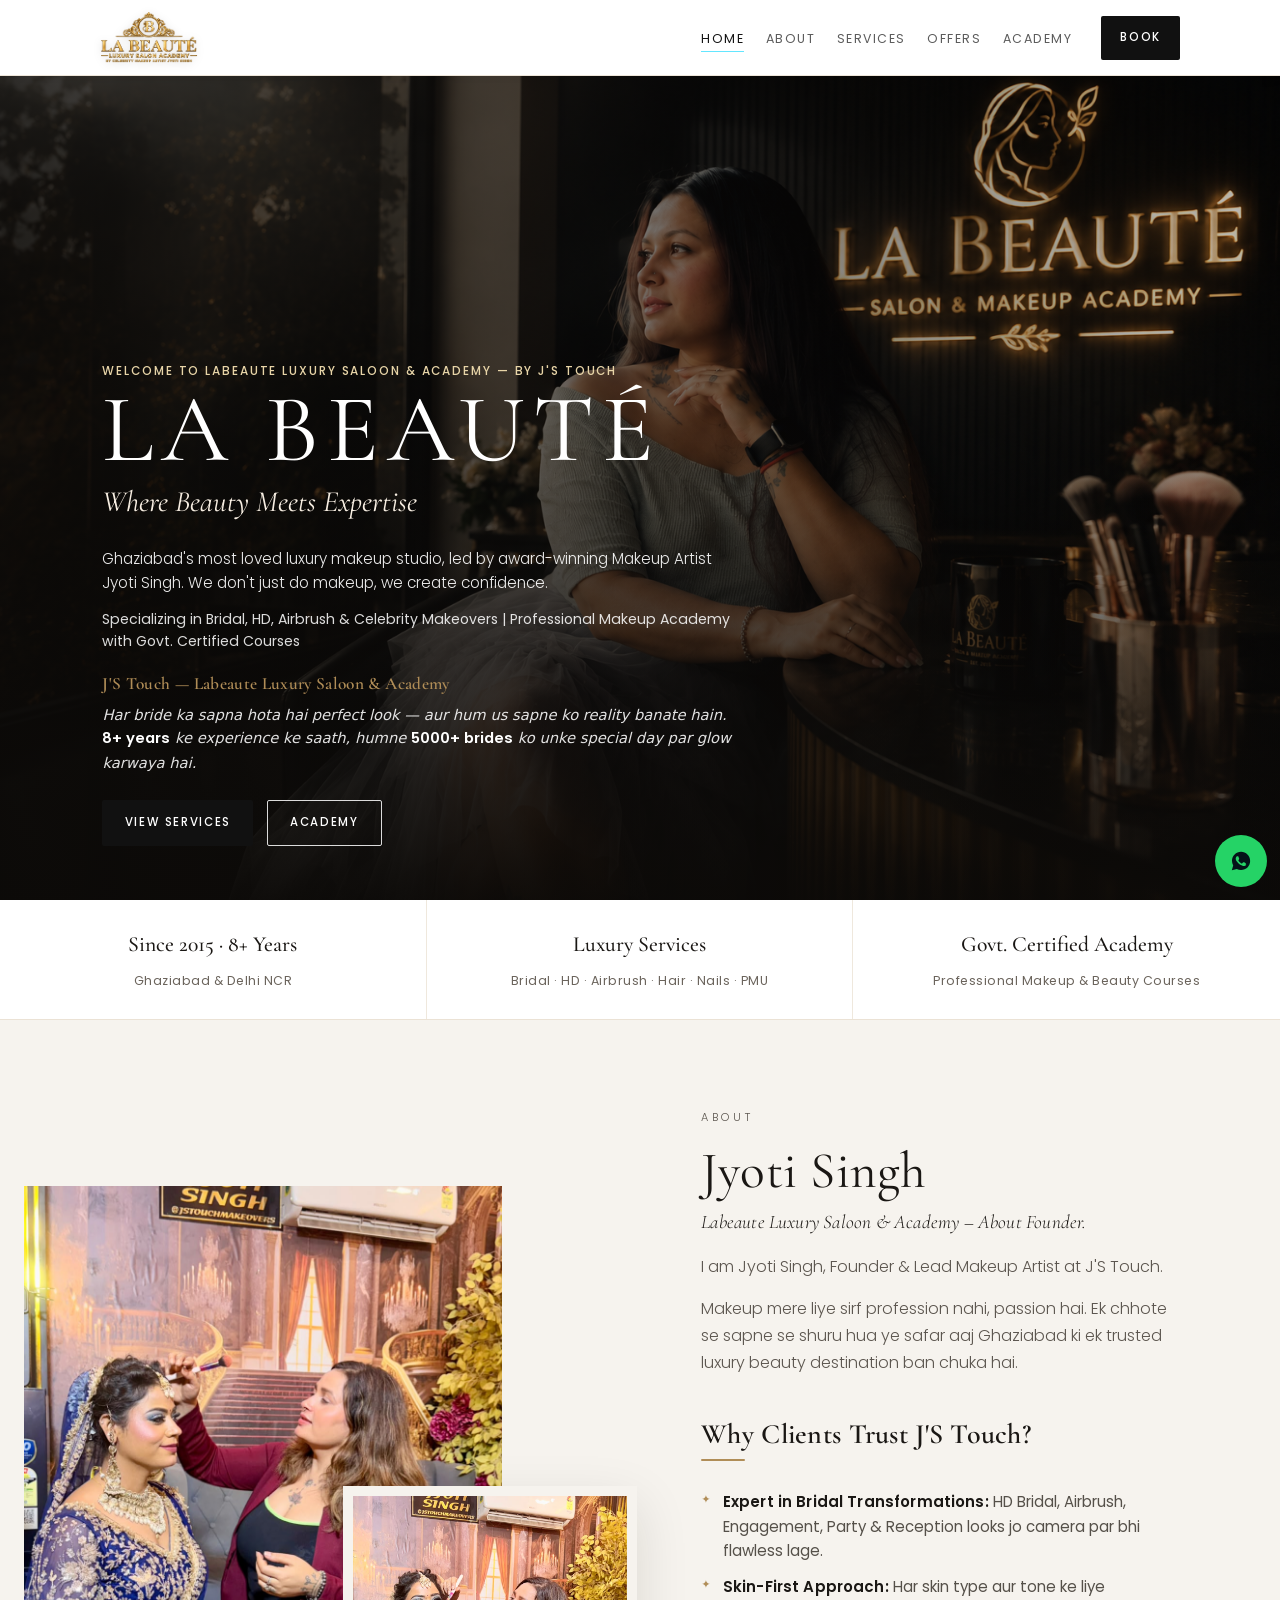
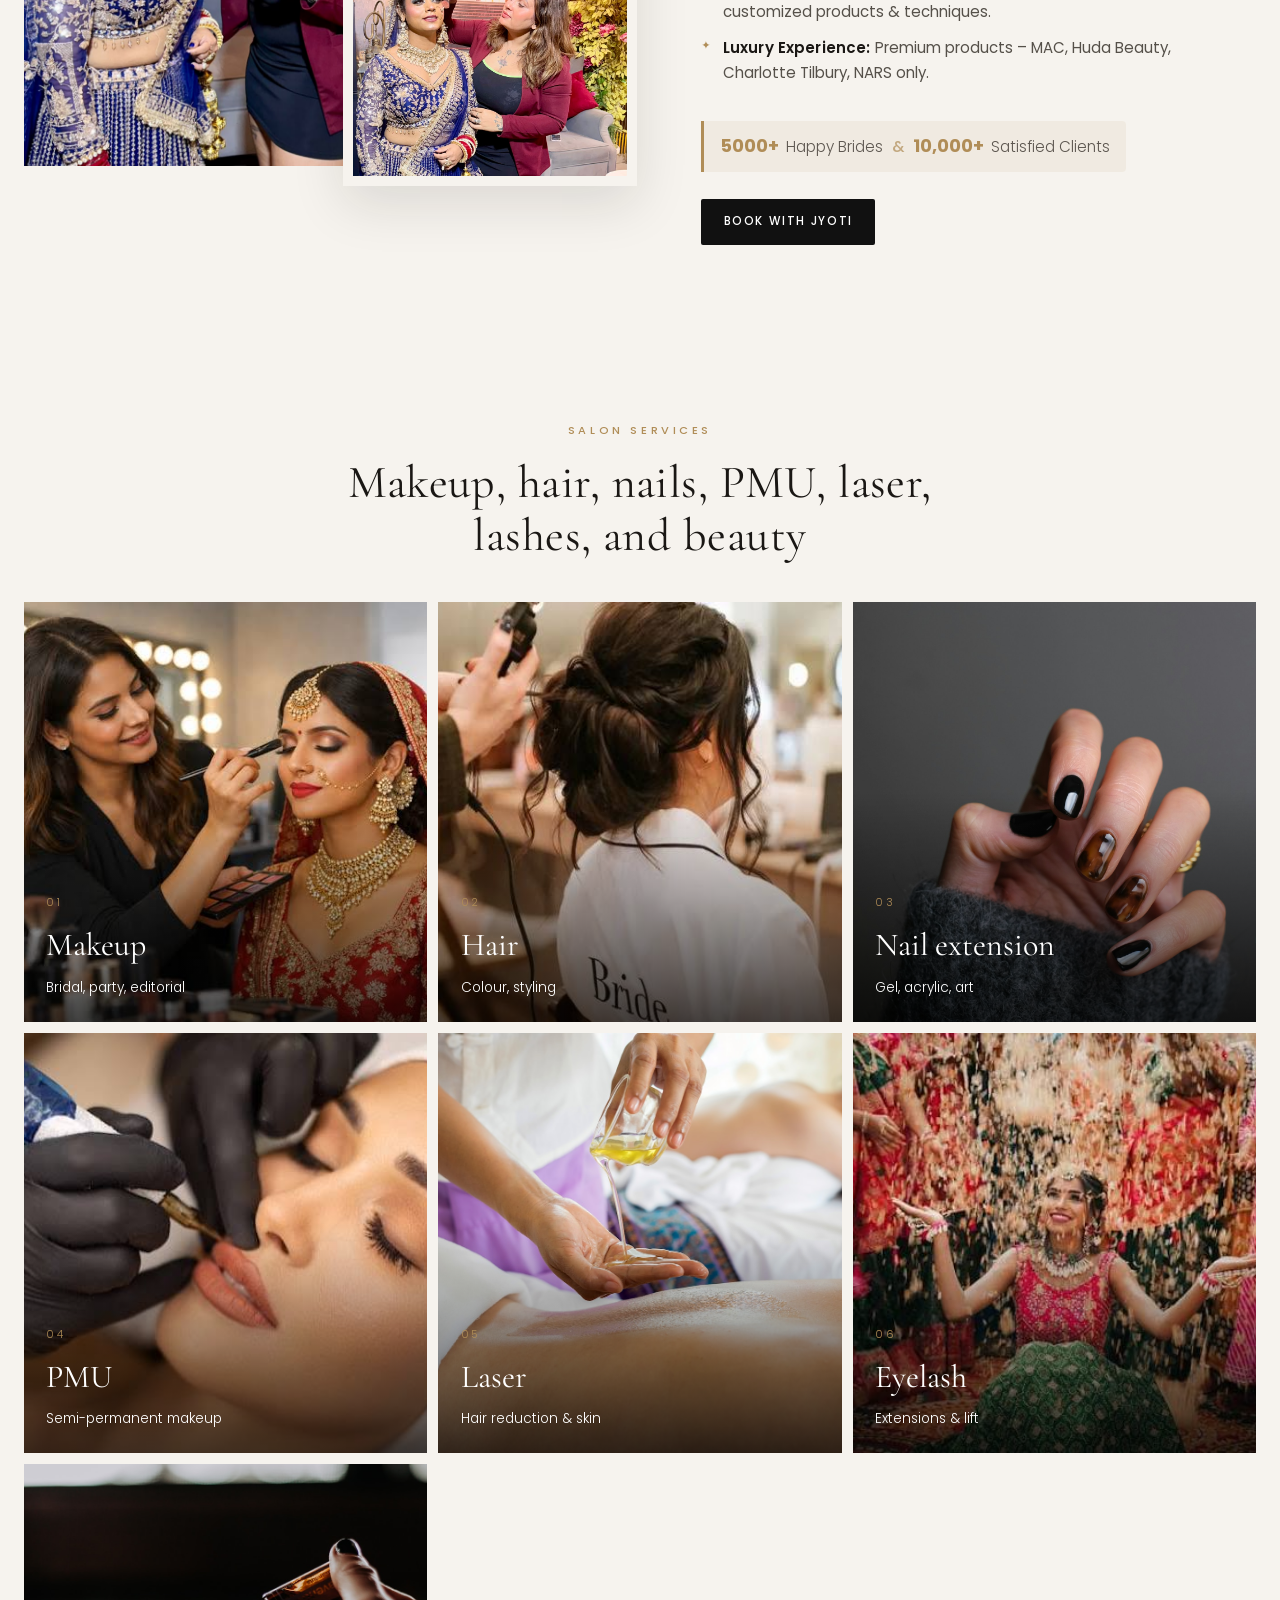
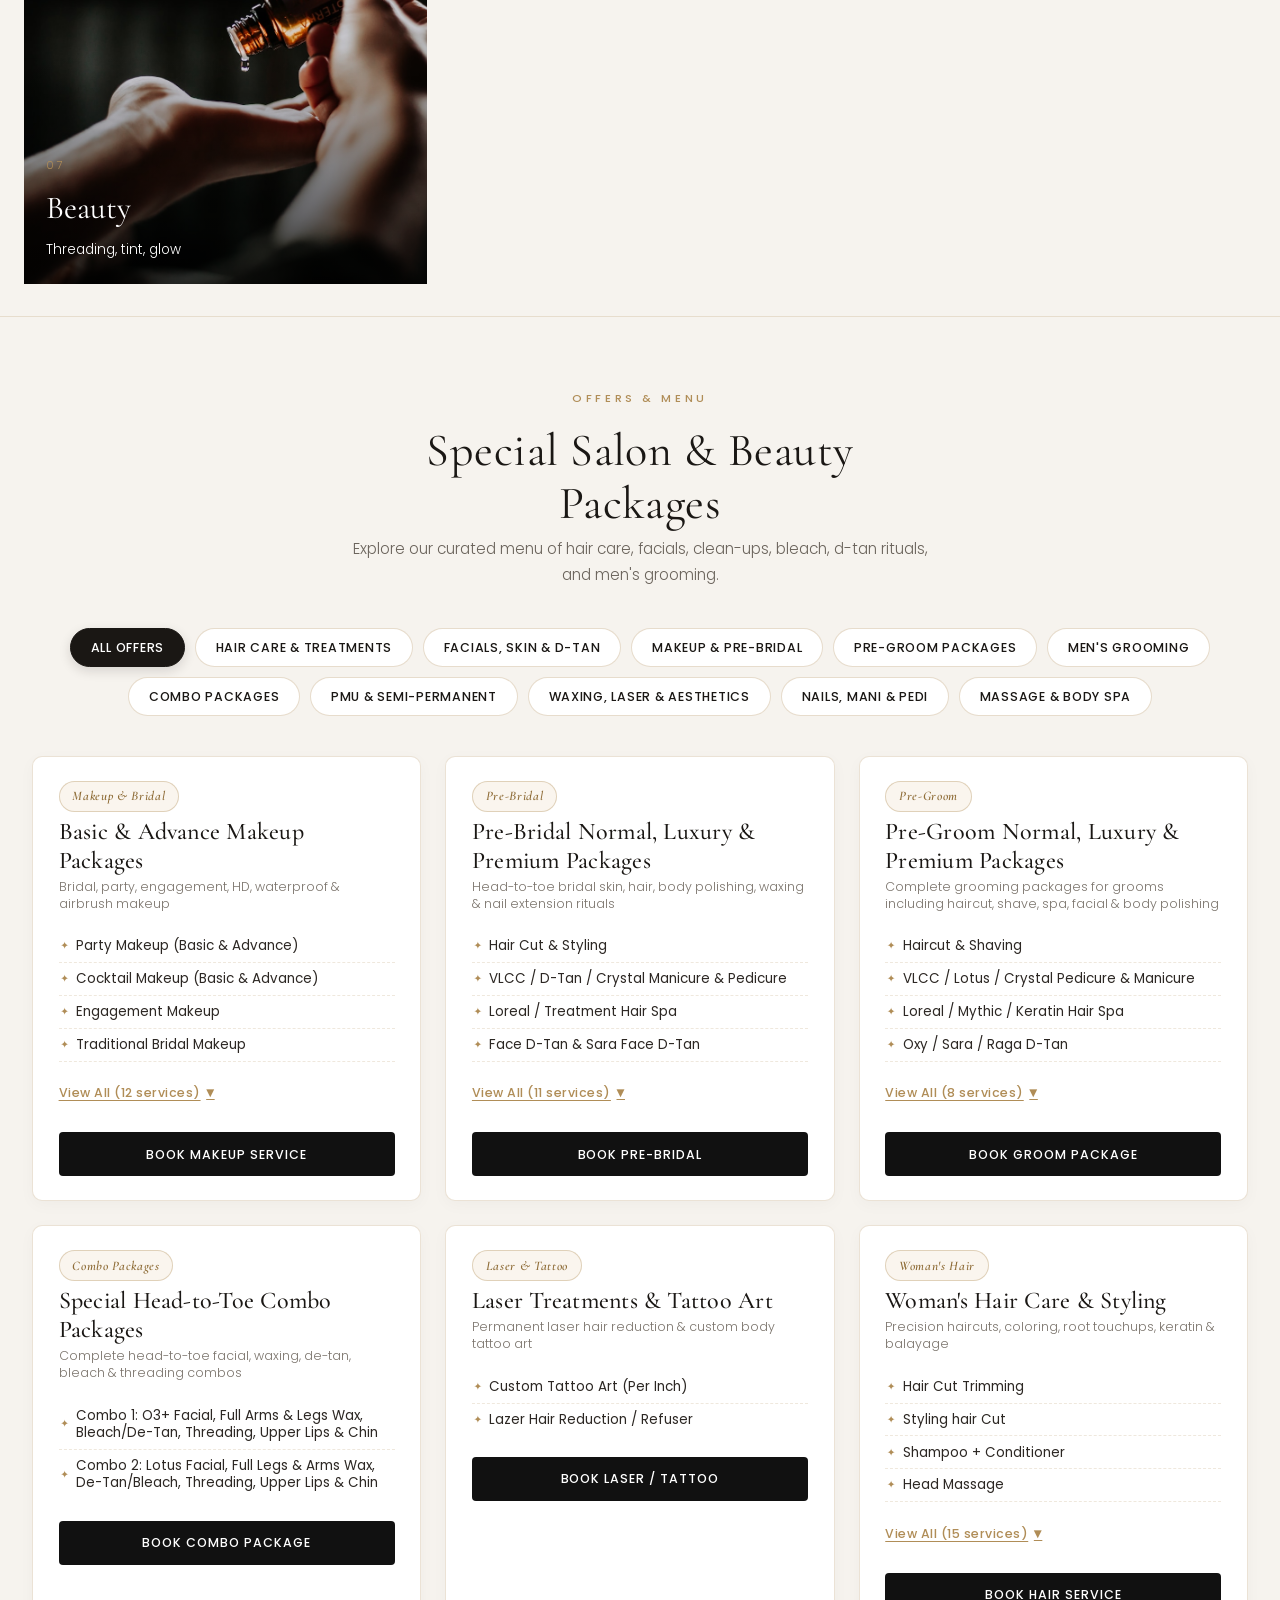
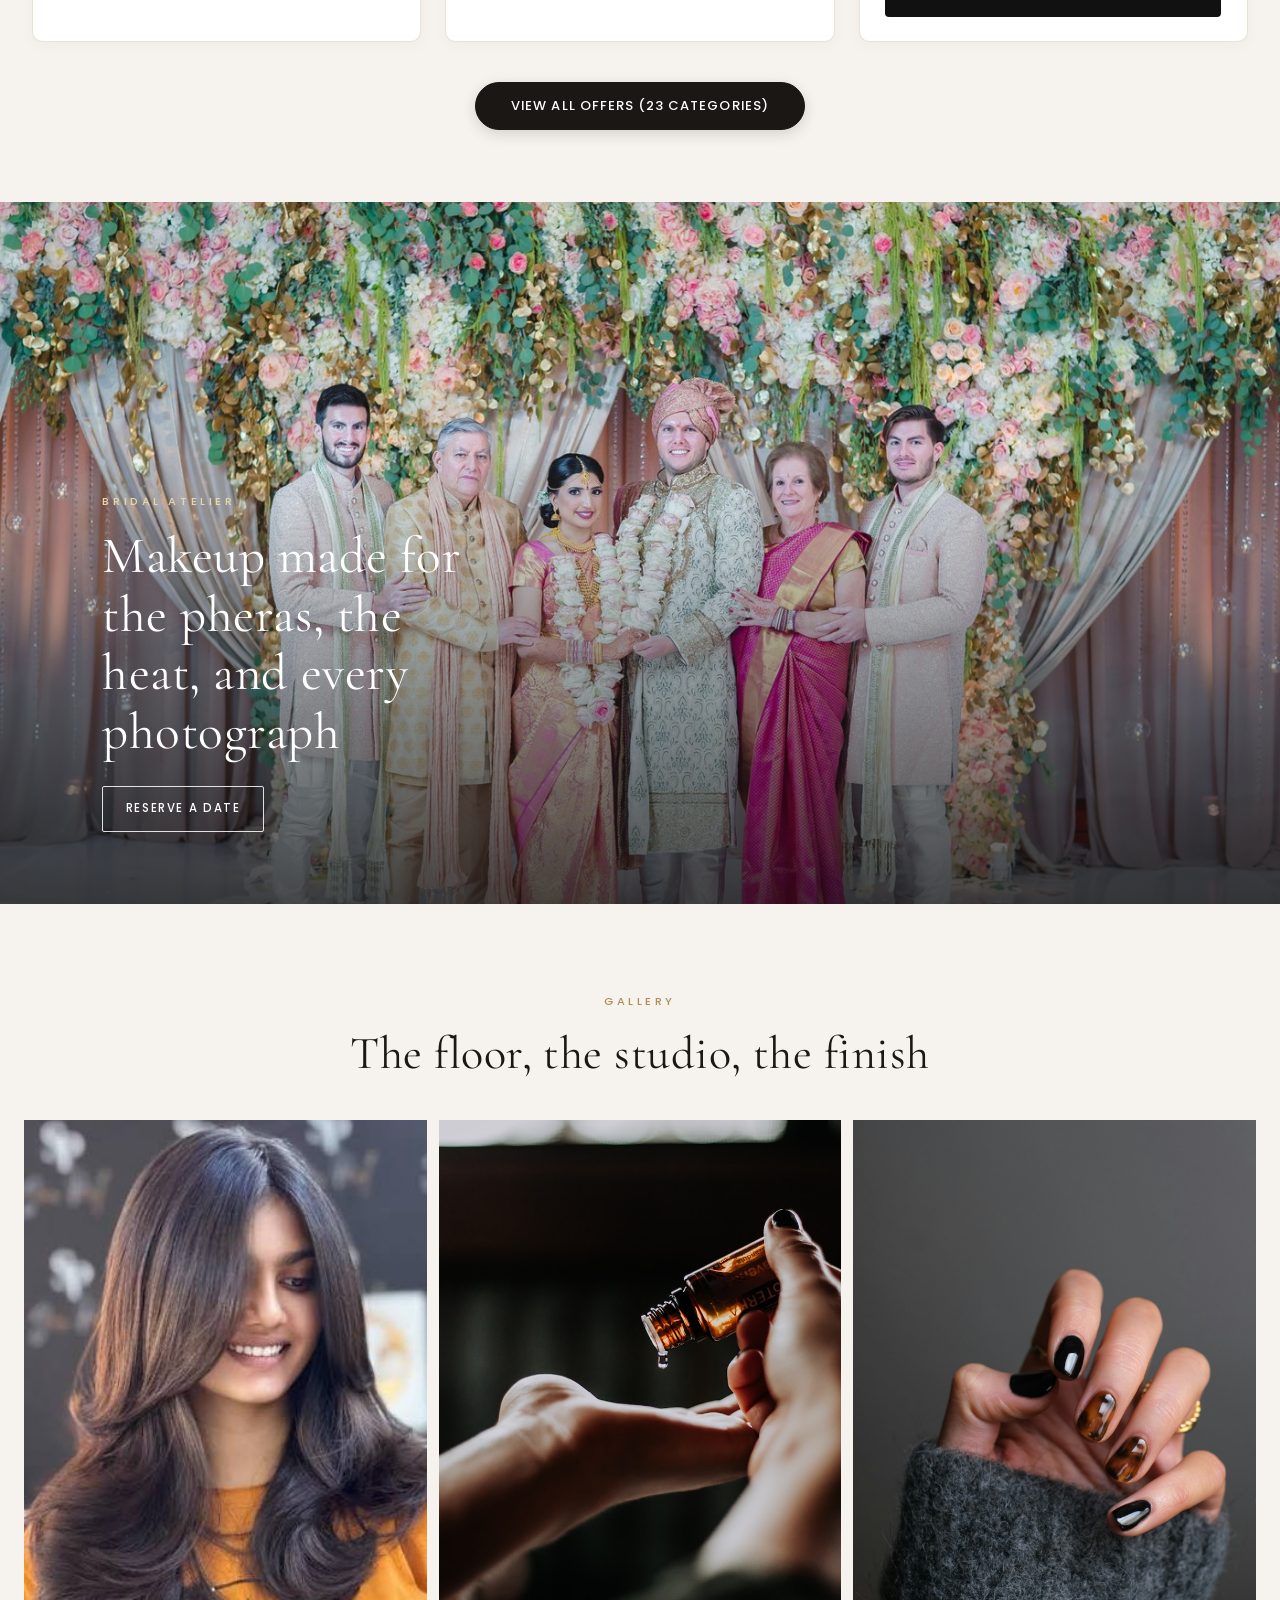
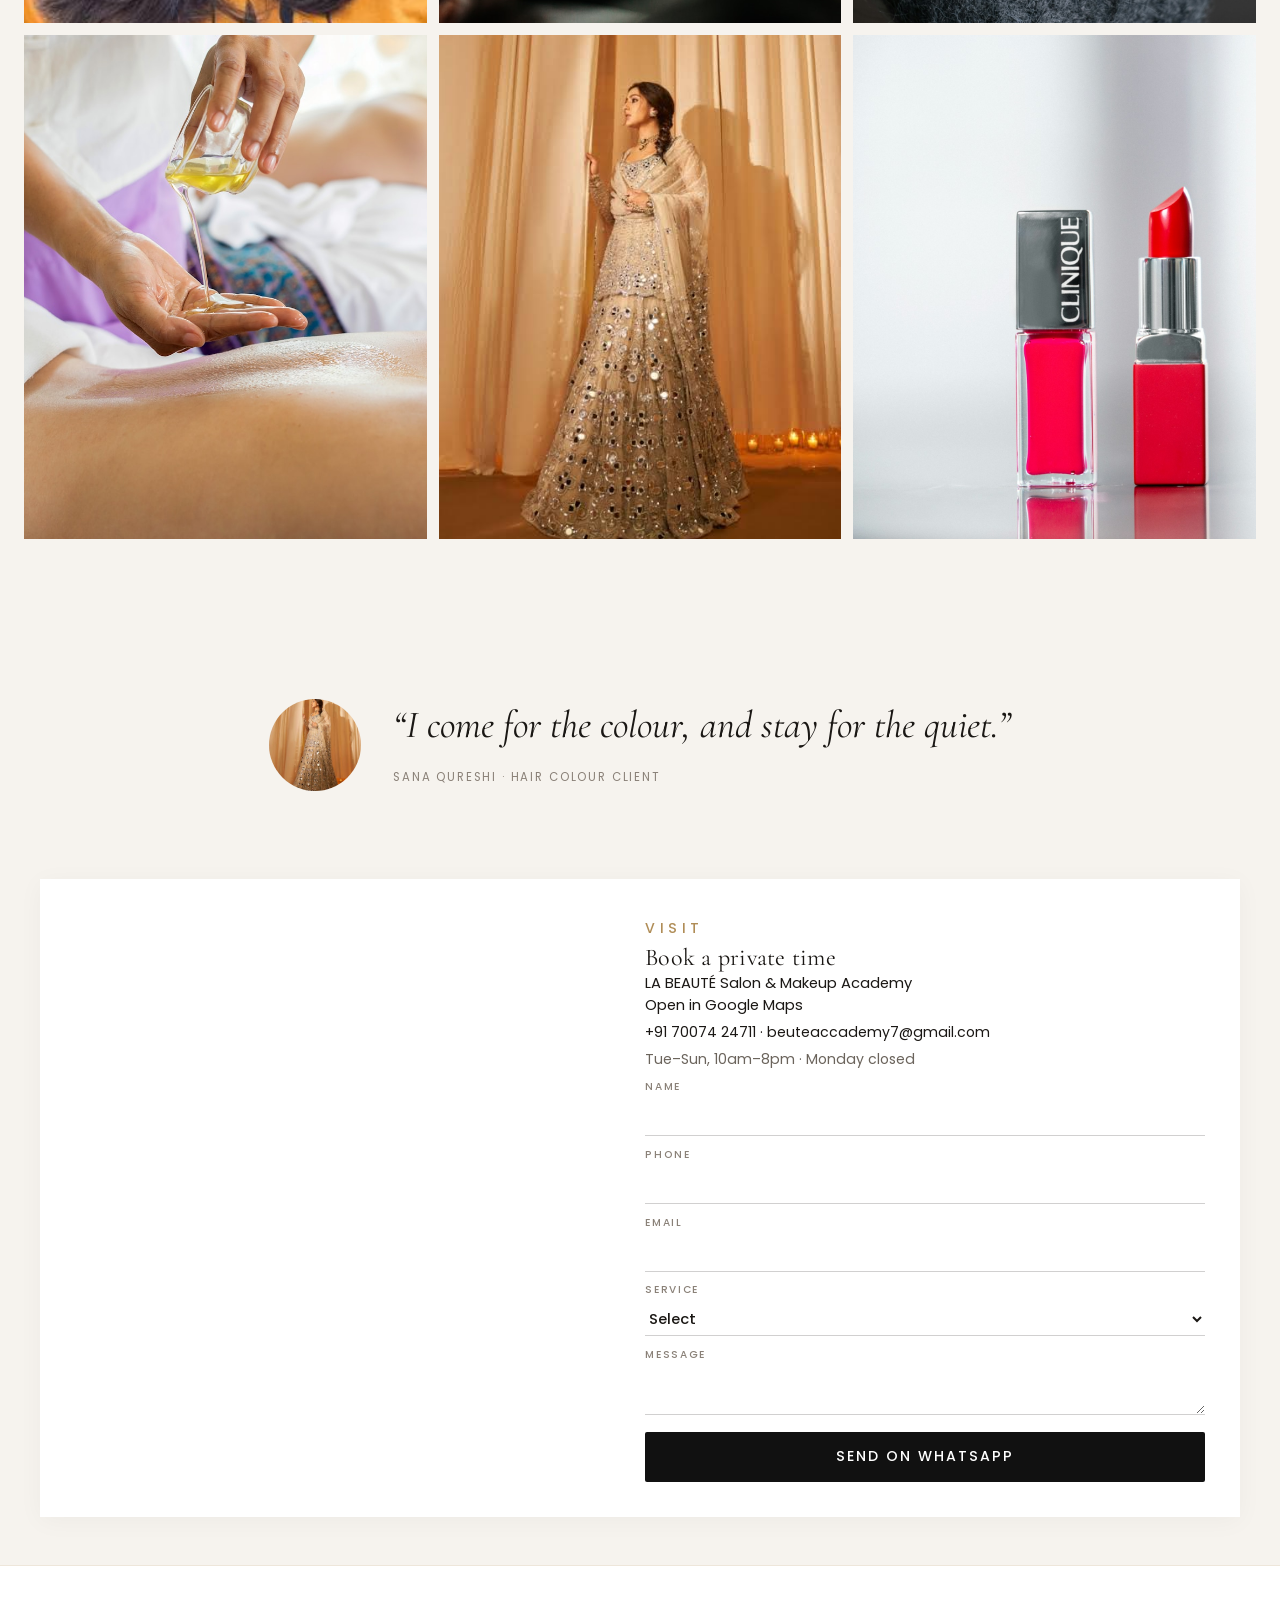
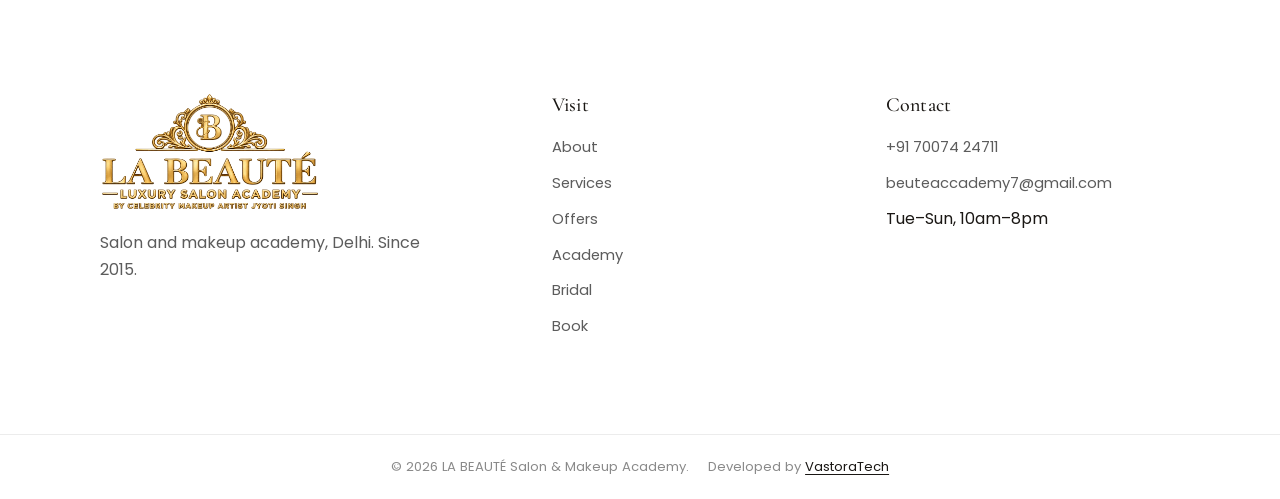
==== commit 6eacc83b: "Update hero and founder trust points on index, polish academy hero with icons and admission banner" ====
--- a/index.html
+++ b/index.html
@@ -61,10 +61,25 @@
         height="1200">
       <div class="lux-hero__veil"></div>
       <div class="lux-hero__copy">
-        <p class="lux-kicker lux-kicker--light">Delhi · Est. 2015</p>
+        <p class="lux-kicker lux-kicker--light">Welcome to Labeaute Luxury Saloon &amp; Academy — By J'S Touch</p>
         <h1>LA BEAUTÉ</h1>
-        <p class="lux-hero__sub">Salon &amp; Makeup Academy</p>
-        <p class="lux-hero__lede">Appointments for guests. Training for artists. One quiet floor, one standard.</p>
+        <p class="lux-hero__sub">Where Beauty Meets Expertise</p>
+        <p class="lux-hero__lede">
+          Ghaziabad's most loved luxury makeup studio, led by award-winning Makeup Artist Jyoti Singh. We don't just do
+          makeup, we create confidence.
+        </p>
+        <p class="lux-hero__specialties">
+          Specializing in Bridal, HD, Airbrush &amp; Celebrity Makeovers | Professional Makeup Academy with Govt.
+          Certified Courses
+        </p>
+        <div class="lux-hero__local">
+          <p class="lux-hero__local-title">J'S Touch — Labeaute Luxury Saloon &amp; Academy</p>
+          <p class="lux-hero__local-text">
+            Har bride ka sapna hota hai perfect look — aur hum us sapne ko reality banate hain. <strong>8+
+              years</strong> ke experience ke saath, humne <strong>5000+ brides</strong> ko unke special day par glow
+            karwaya hai.
+          </p>
+        </div>
         <div class="lux-hero__actions">
           <a class="btn btn--primary" href="#services">View services</a>
           <a class="btn btn--ghost" href="academy.html">Academy</a>
@@ -73,9 +88,9 @@
     </section>
 
     <section class="lux-strip" aria-label="Highlights">
-      <p><strong>Since 2015</strong><span>Delhi</span></p>
-      <p><strong>Services</strong><span>Makeup · Hair · Nail extension · PMU · Laser · Eyelash · Beauty</span></p>
-      <p><strong>Academy</strong><span>Courses on a separate page</span></p>
+      <p><strong>Since 2015 · 8+ Years</strong><span>Ghaziabad &amp; Delhi NCR</span></p>
+      <p><strong>Luxury Services</strong><span>Bridal · HD · Airbrush · Hair · Nails · PMU</span></p>
+      <p><strong>Govt. Certified Academy</strong><span>Professional Makeup &amp; Beauty Courses</span></p>
     </section>
 
     <section class="lux-about" id="about">
@@ -92,13 +107,30 @@
       <div class="lux-about__copy">
         <p class="lux-kicker">About</p>
         <h2>Jyoti Singh</h2>
-        <p class="lux-about__role">Celebrity, PMU makeup artist &amp; educator</p>
-        <p class="lux-about__tag">A professional educator for you — and for your service.</p>
-        <p>The face behind LA BEAUTÉ. Jyoti Singh is a celebrity and PMU makeup artist and educator — bridal, party,
-          editorial, and permanent makeup — who still sits with every look before she teaches it.</p>
-        <p>The atelier is built the way she works: unhurried, precise, and personal. Guests come for a makeover.
-          Students train beside the same artist and educator who takes the bookings.</p>
-        <p class="lux-about__handle">Makeovers by Jyoti Singh · @jstouchmakeoverz</p>
+        <p class="lux-about__tag">Labeaute Luxury Saloon & Academy – About Founder.</p>
+        <p>I am Jyoti Singh, Founder & Lead Makeup Artist at J'S Touch.</p>
+        <p>Makeup mere liye sirf profession nahi, passion hai. Ek chhote se sapne se shuru hua ye safar aaj Ghaziabad ki
+          ek trusted luxury beauty destination ban chuka hai.</p>
+        <h3 class="lux-about__trust-title">Why Clients Trust J'S Touch?</h3>
+        <div class="lux-about__points">
+          <p class="lux-about__point">
+            <span class="bullet">✦</span> <strong>Expert in Bridal Transformations:</strong> HD Bridal, Airbrush,
+            Engagement, Party &amp; Reception looks jo camera par bhi flawless lage.
+          </p>
+          <p class="lux-about__point">
+            <span class="bullet">✦</span> <strong>Skin-First Approach:</strong> Har skin type aur tone ke liye
+            customized products &amp; techniques.
+          </p>
+          <p class="lux-about__point">
+            <span class="bullet">✦</span> <strong>Luxury Experience:</strong> Premium products – MAC, Huda Beauty,
+            Charlotte Tilbury, NARS only.
+          </p>
+        </div>
+        <p class="lux-about__stats">
+          <span class="lux-about__stat"><strong>5000+</strong> Happy Brides</span>
+          <span class="lux-about__stat-sep">&amp;</span>
+          <span class="lux-about__stat"><strong>10,000+</strong> Satisfied Clients</span>
+        </p>
         <a class="btn btn--primary" href="#contact">Book with Jyoti</a>
       </div>
     </section>
--- a/minimal.css
+++ b/minimal.css
@@ -79,10 +79,12 @@
 .lux-hero {
   position: relative;
   min-height: calc(100vh - var(--header-h));
-  display: grid;
-  place-items: end start;
+  display: flex;
+  align-items: flex-end;
   overflow: hidden;
   color: #fff;
+  padding: 0 8vw 6vh;
+  box-sizing: border-box;
 }
 
 .lux-hero__img {
@@ -99,45 +101,102 @@
   position: absolute;
   inset: 0;
   background:
-    rgba(12, 10, 8, 0.22),
-    linear-gradient(transparent 45%, rgba(12, 10, 8, 0.4));
+    linear-gradient(to right, rgba(12, 10, 8, 0.82) 0%, rgba(12, 10, 8, 0.55) 55%, rgba(12, 10, 8, 0.25) 100%),
+    linear-gradient(to top, rgba(12, 10, 8, 0.9) 0%, transparent 60%);
 }
 
 .lux-hero__copy {
   position: relative;
-  z-index: 1;
-  padding: 0 8vw 7vh;
-  max-width: 42rem;
+  z-index: 2;
+  max-width: 44rem;
+  padding: 0;
+}
+
+.lux-hero .lux-kicker {
+  font-size: 0.74rem;
+  letter-spacing: 0.16em;
+  text-transform: uppercase;
+  color: #e8d5a8;
+  margin: 0 0 0.35rem;
+  font-weight: 500;
+  line-height: 1.35;
 }
 
 .lux-hero h1 {
-  font-size: clamp(3.4rem, 8vw, 7rem);
+  font-size: clamp(3.2rem, 7.5vw, 6.2rem);
   font-weight: 400;
-  letter-spacing: 0.12em;
-  line-height: 0.92;
-  margin: 0 0 0.4rem;
+  letter-spacing: 0.08em;
+  line-height: 0.95;
+  margin: 0 0 0.5rem;
+  color: #fff;
 }
 
 .lux-hero__sub {
   font-family: var(--font-heading);
-  font-size: clamp(1.3rem, 2.4vw, 1.85rem);
+  font-size: clamp(1.3rem, 2.3vw, 1.9rem);
   font-style: italic;
   font-weight: 400;
-  opacity: 0.92;
-  margin-bottom: 1.1rem;
+  color: #f7eee2;
+  margin: 0 0 1.65rem;
+  line-height: 1.25;
 }
 
 .lux-hero__lede {
   font-weight: 300;
-  max-width: 26rem;
-  margin-bottom: 2rem;
+  font-size: 0.95rem;
+  line-height: 1.6;
+  max-width: 40rem;
+  margin: 0 0 0.85rem;
+  color: rgba(255, 255, 255, 0.92);
+}
+
+.lux-hero__specialties {
+  font-size: 0.88rem;
+  font-weight: 400;
+  line-height: 1.55;
   color: rgba(255, 255, 255, 0.86);
+  max-width: 40rem;
+  margin: 0 0 1rem;
+}
+
+.lux-hero__specialties strong {
+  font-weight: 500;
+  color: #fff;
+}
+
+.lux-hero__local {
+  max-width: 40rem;
+  margin: 0 0 1.6rem;
+}
+
+.lux-hero__local-title {
+  font-family: var(--font-heading);
+  font-size: 1.08rem;
+  font-weight: 600;
+  color: var(--gold);
+  letter-spacing: 0.02em;
+  margin: 0 0 0.3rem;
+}
+
+.lux-hero__local-text {
+  font-size: 0.92rem;
+  font-style: italic;
+  font-weight: 300;
+  line-height: 1.6;
+  color: rgba(255, 255, 255, 0.88);
+  margin: 0;
+}
+
+.lux-hero__local-text strong {
+  color: #fff;
+  font-weight: 600;
+  font-style: normal;
 }
 
 .lux-hero__actions {
   display: flex;
   flex-wrap: wrap;
-  gap: 0.9rem;
+  gap: 0.85rem;
 }
 
 /* Intro strip */
@@ -252,14 +311,96 @@
 .lux-about__copy > p {
   color: #5c564f;
   font-weight: 300;
-  max-width: 28rem;
+  max-width: 30rem;
   margin-bottom: 0.9rem;
 }
 
+.lux-about__copy strong {
+  font-weight: 600;
+  color: var(--ink);
+}
+
+.lux-about__trust-title,
 .lux-about__handle {
-  font-size: 0.82rem;
+  font-family: var(--font-heading);
+  font-size: clamp(1.4rem, 2.2vw, 1.75rem);
+  font-weight: 600;
   color: var(--ink);
-  margin: 1.1rem 0 1.6rem !important;
+  line-height: 1.25;
+  letter-spacing: 0.01em;
+  margin: 1.65rem 0 1.1rem !important;
+  position: relative;
+  padding-bottom: 0.55rem;
+  display: inline-block;
+}
+
+.lux-about__trust-title::after,
+.lux-about__handle::after {
+  content: "";
+  position: absolute;
+  left: 0;
+  bottom: 0;
+  width: 44px;
+  height: 2px;
+  background: var(--gold);
+  border-radius: 1px;
+}
+
+.lux-about__points {
+  margin: 0.75rem 0 1.15rem;
+}
+
+.lux-about__point {
+  position: relative;
+  padding-left: 1.35rem;
+  color: #555049;
+  font-size: 0.94rem;
+  line-height: 1.62;
+  margin-bottom: 0.75rem !important;
+  max-width: 30rem;
+}
+
+.lux-about__point .bullet {
+  position: absolute;
+  left: 0;
+  top: 0.22rem;
+  color: var(--gold);
+  font-size: 0.7rem;
+  line-height: 1;
+}
+
+.lux-about__point strong {
+  color: var(--ink);
+  font-weight: 600;
+  letter-spacing: 0.01em;
+}
+
+.lux-about__stats {
+  display: inline-flex;
+  align-items: center;
+  flex-wrap: wrap;
+  gap: 0.55rem;
+  margin: 1.1rem 0 1.65rem !important;
+  padding: 0.65rem 1rem;
+  background: rgba(176, 141, 87, 0.09);
+  border-left: 3px solid var(--gold);
+  border-radius: 0 4px 4px 0;
+  font-size: 0.95rem;
+  color: var(--ink);
+  max-width: 30rem;
+}
+
+.lux-about__stat strong {
+  color: var(--gold);
+  font-size: 1.12rem;
+  font-weight: 700;
+  margin-right: 0.2rem;
+}
+
+.lux-about__stat-sep {
+  color: var(--gold);
+  font-weight: 500;
+  opacity: 0.7;
 }
 
 /* Featured tiles */
@@ -678,7 +819,8 @@
   }
 
   .lux-hero {
-    min-height: min(100dvh, 760px);
+    min-height: auto;
+    padding: 3.5rem 1.25rem 2.25rem;
   }
 
   .lux-hero h1 {
@@ -715,7 +857,11 @@
     padding: 1.5rem 1.2rem 1.8rem;
   }
 
-  .lux-hero__copy,
+  .lux-hero__copy {
+    padding: 0;
+    max-width: 100%;
+  }
+
   .lux-bridal__copy {
     padding-left: 1.2rem;
     padding-right: 1.2rem;
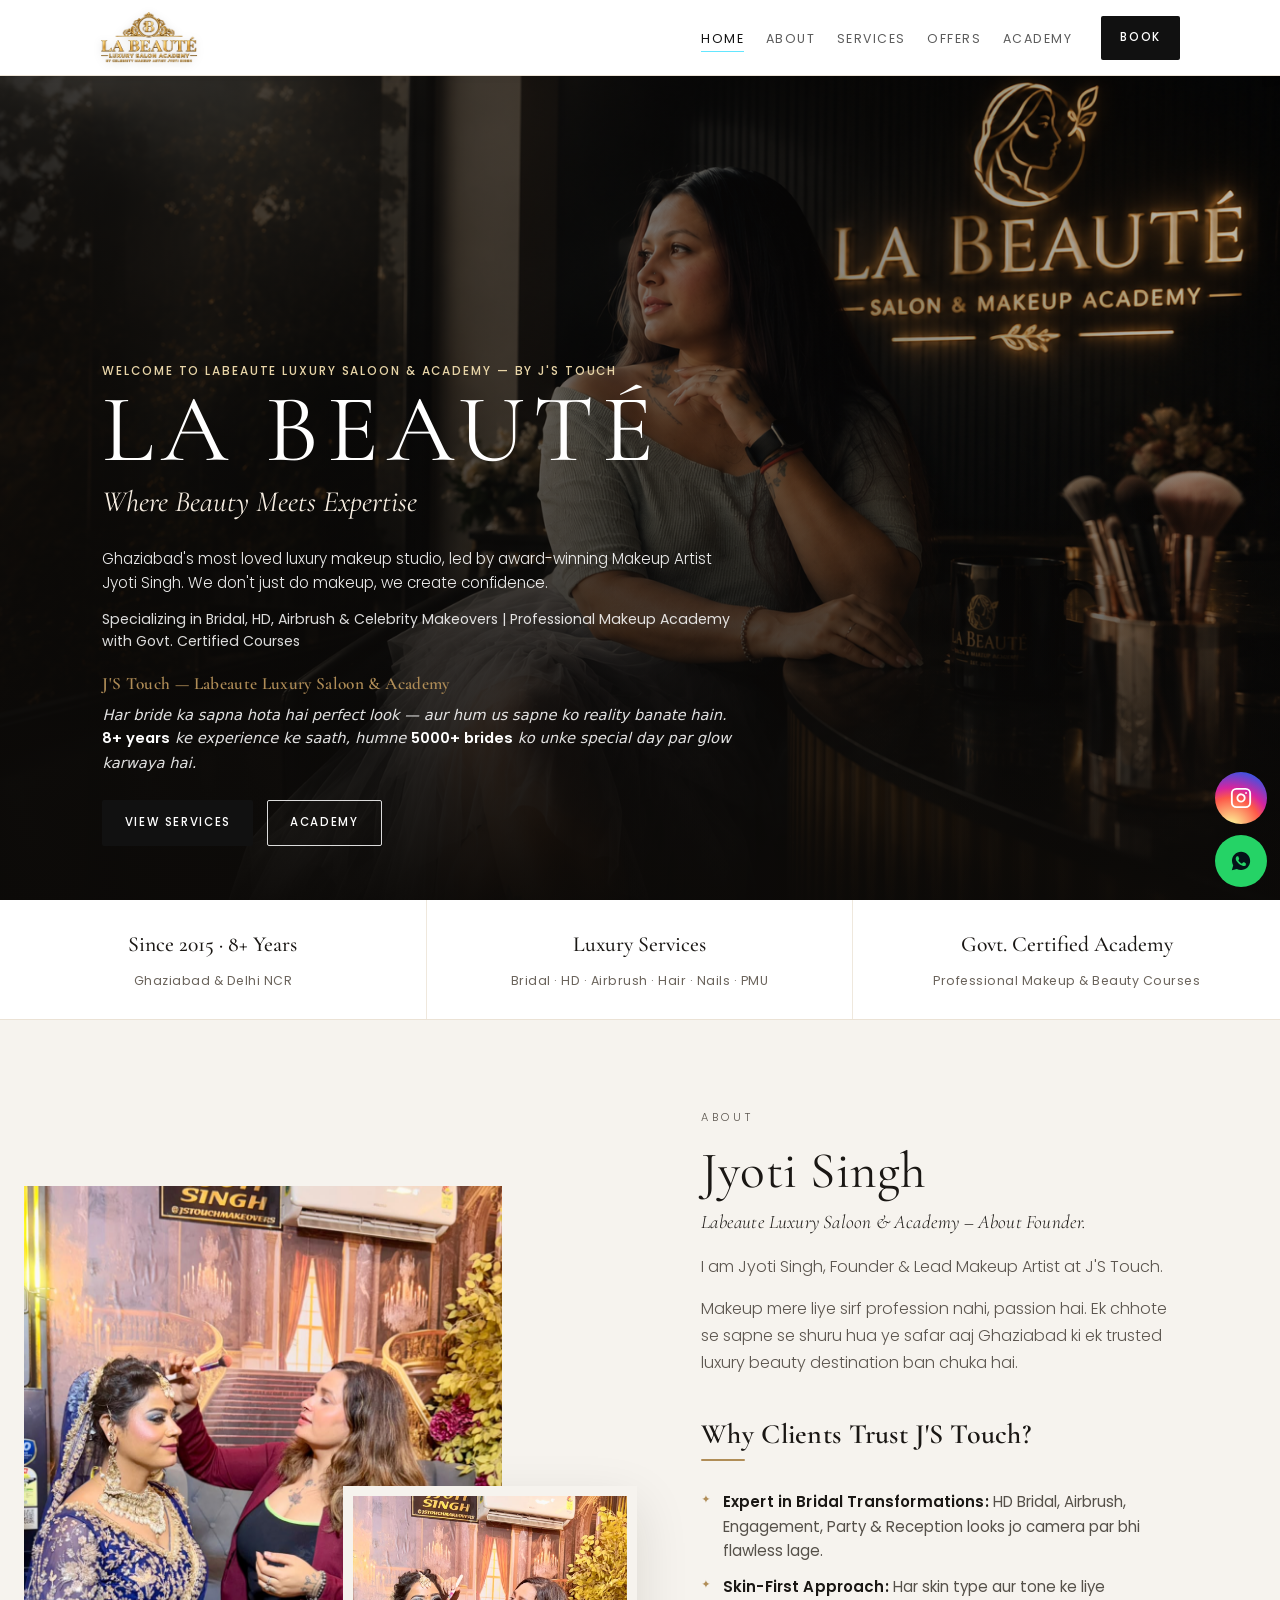
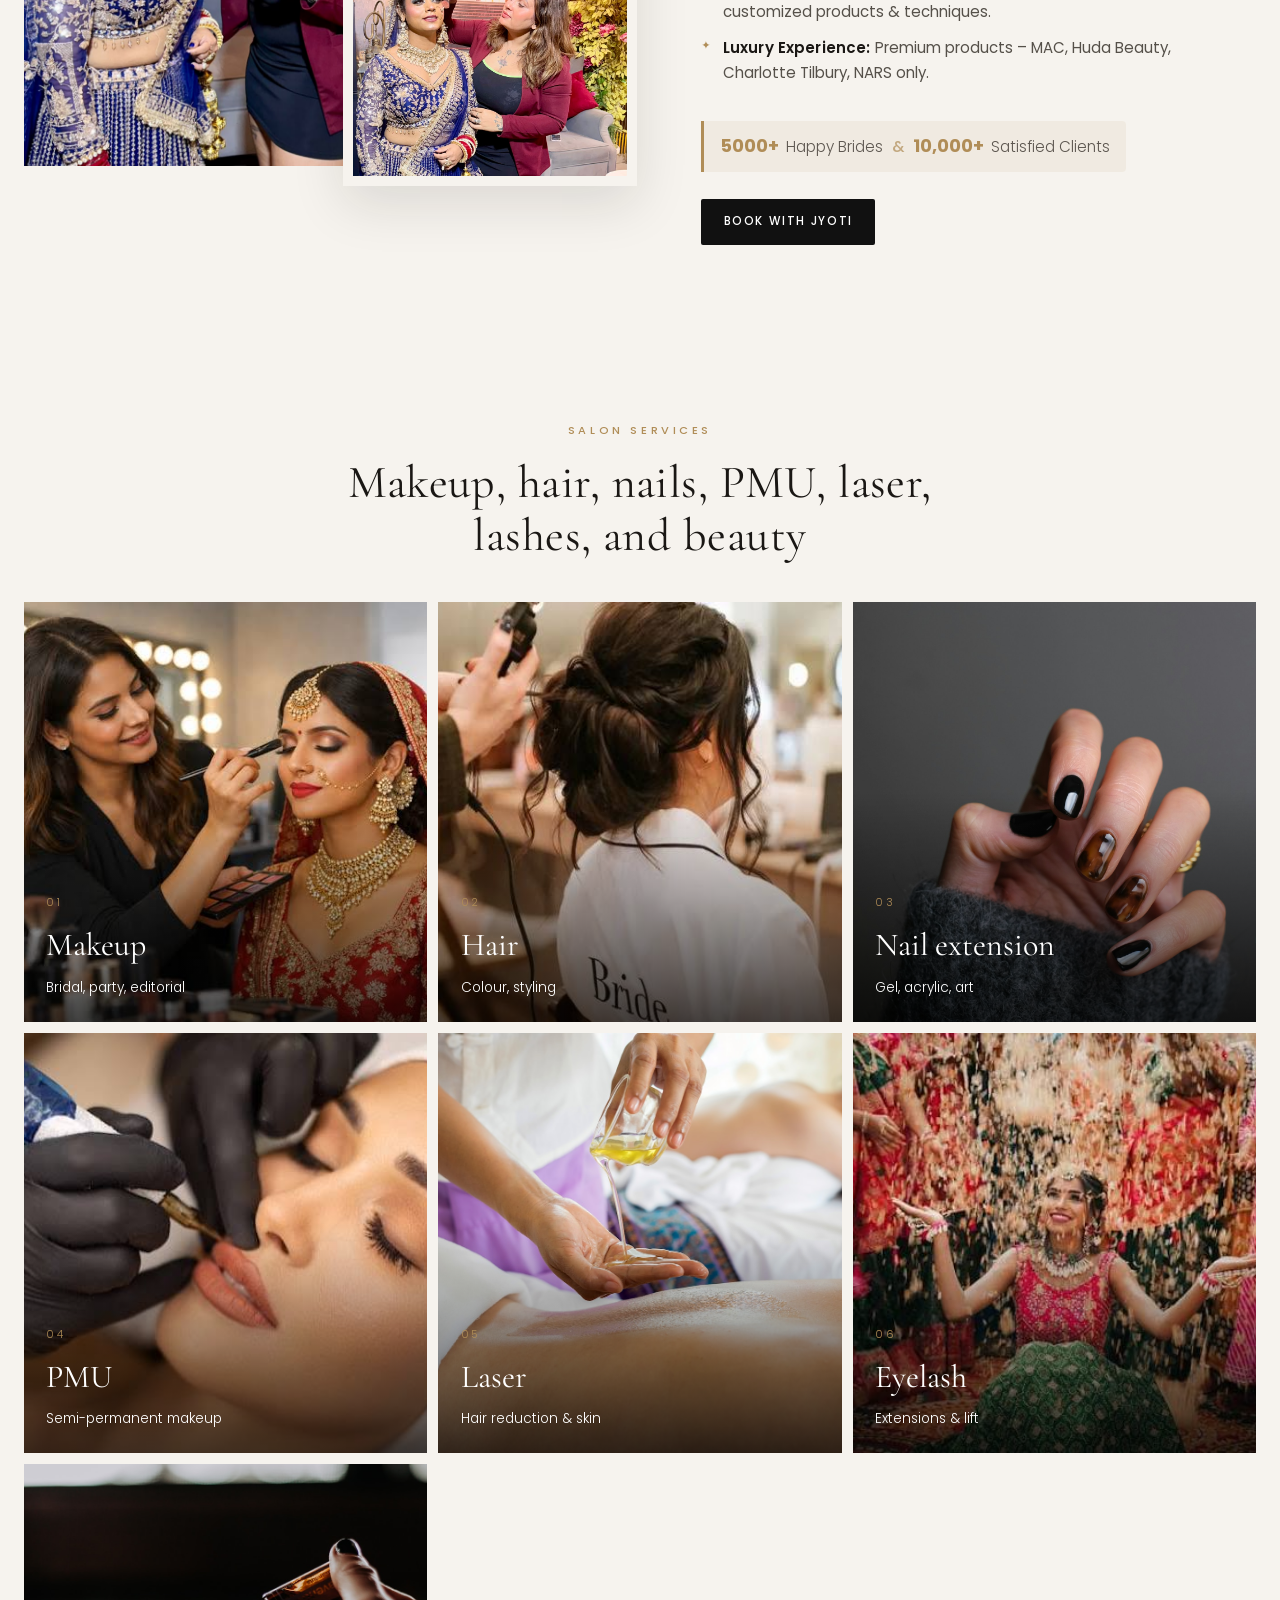
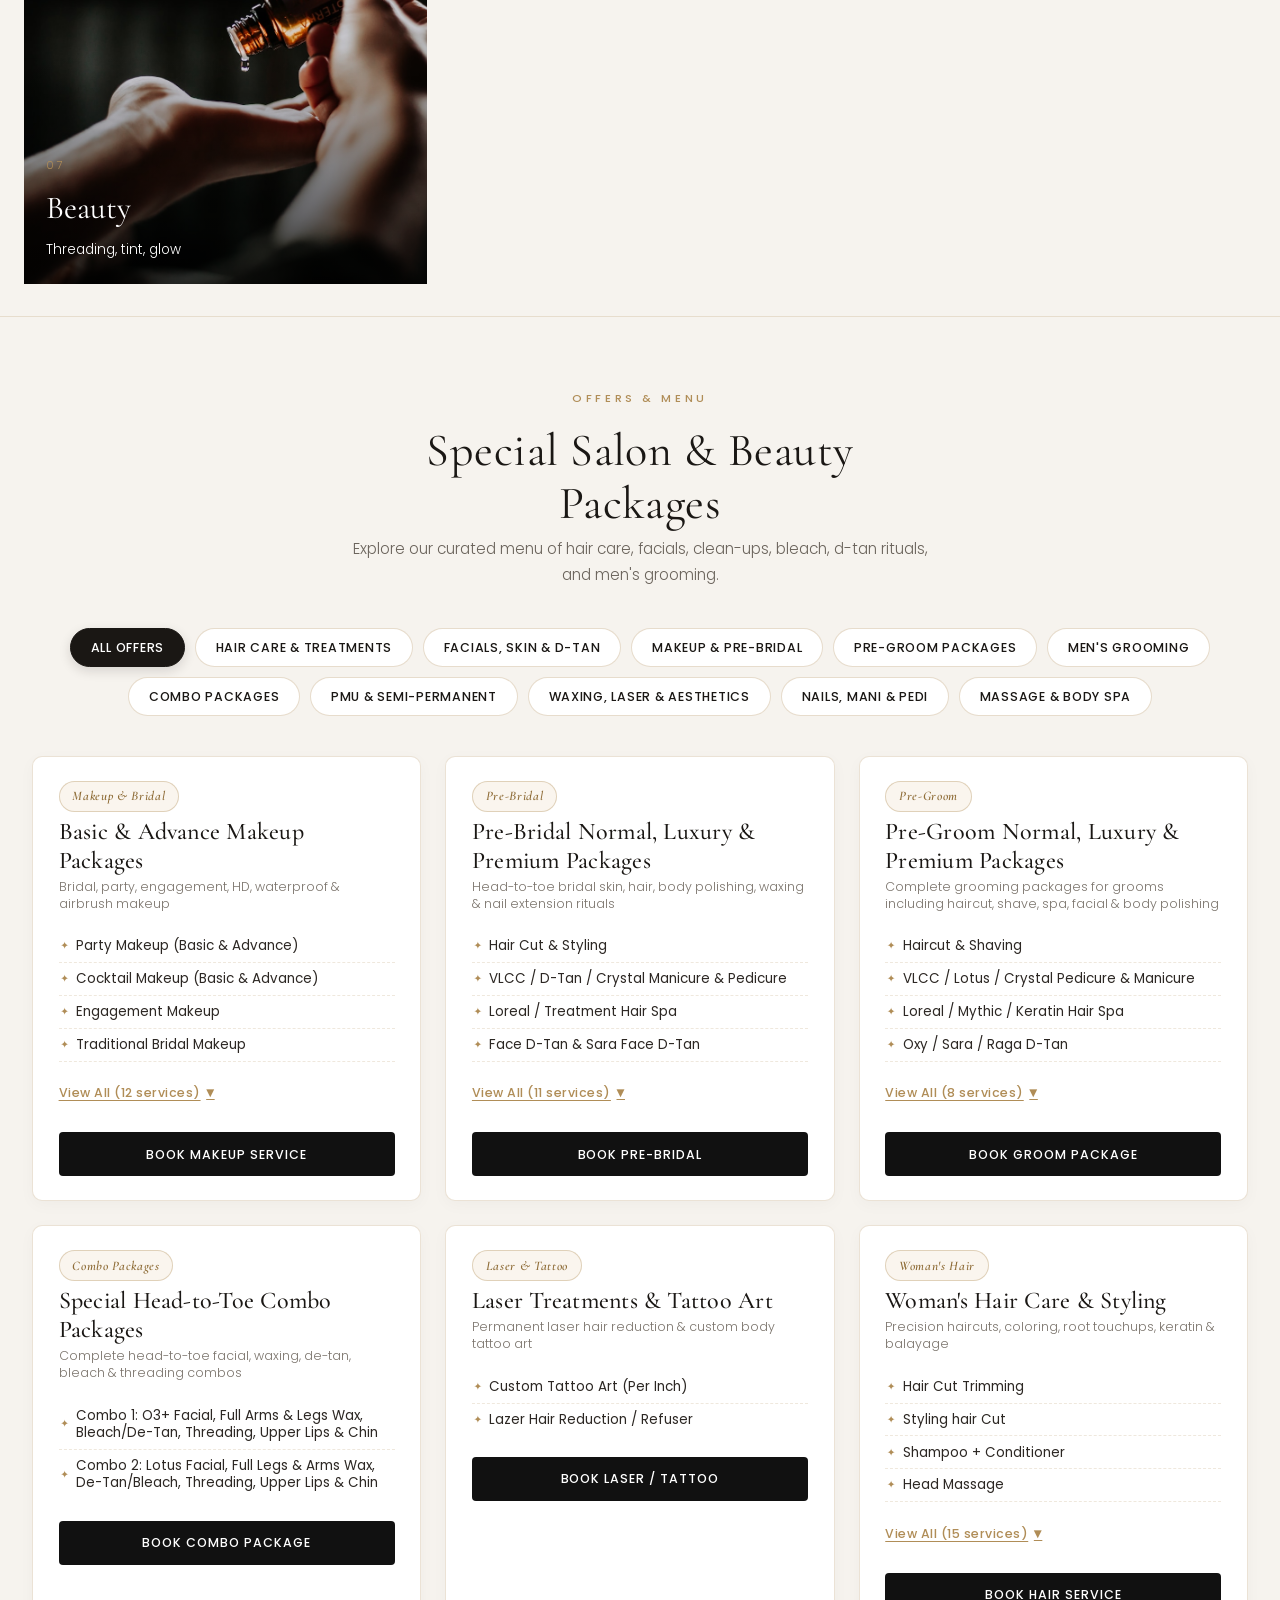
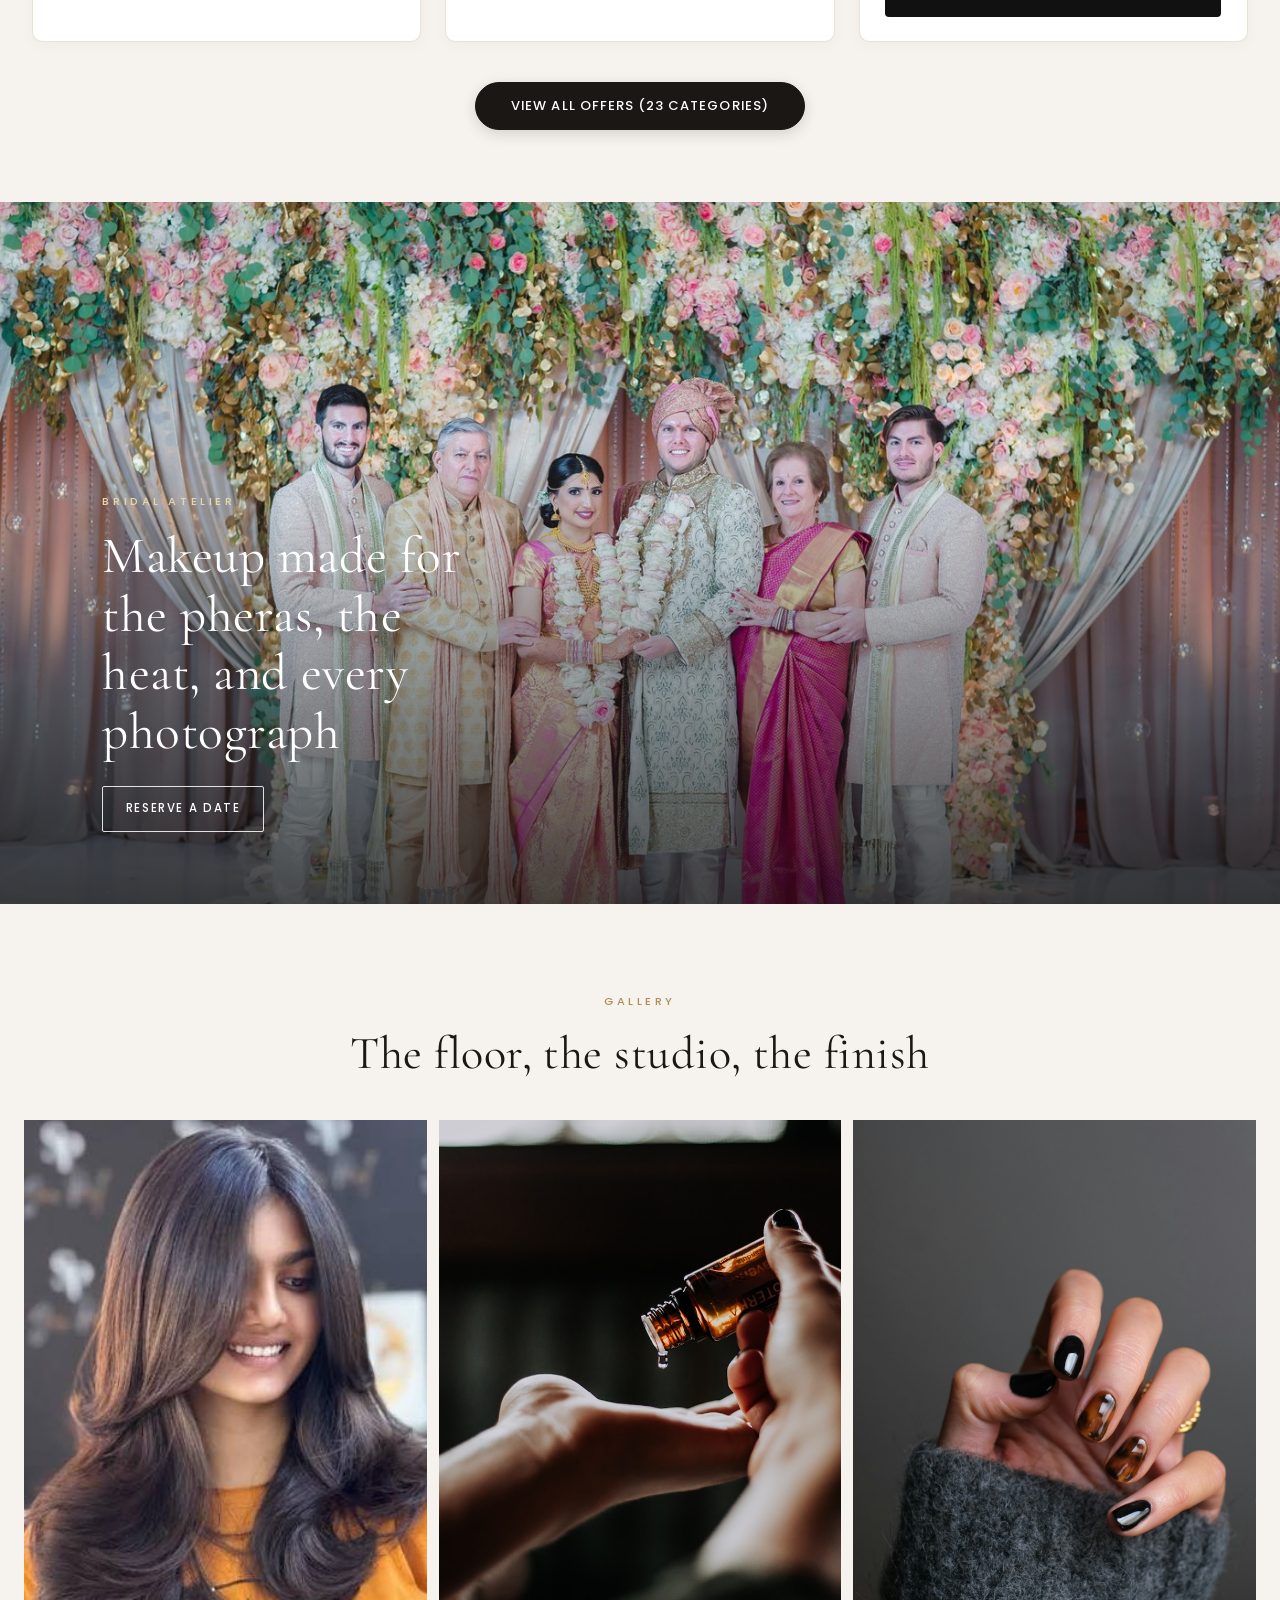
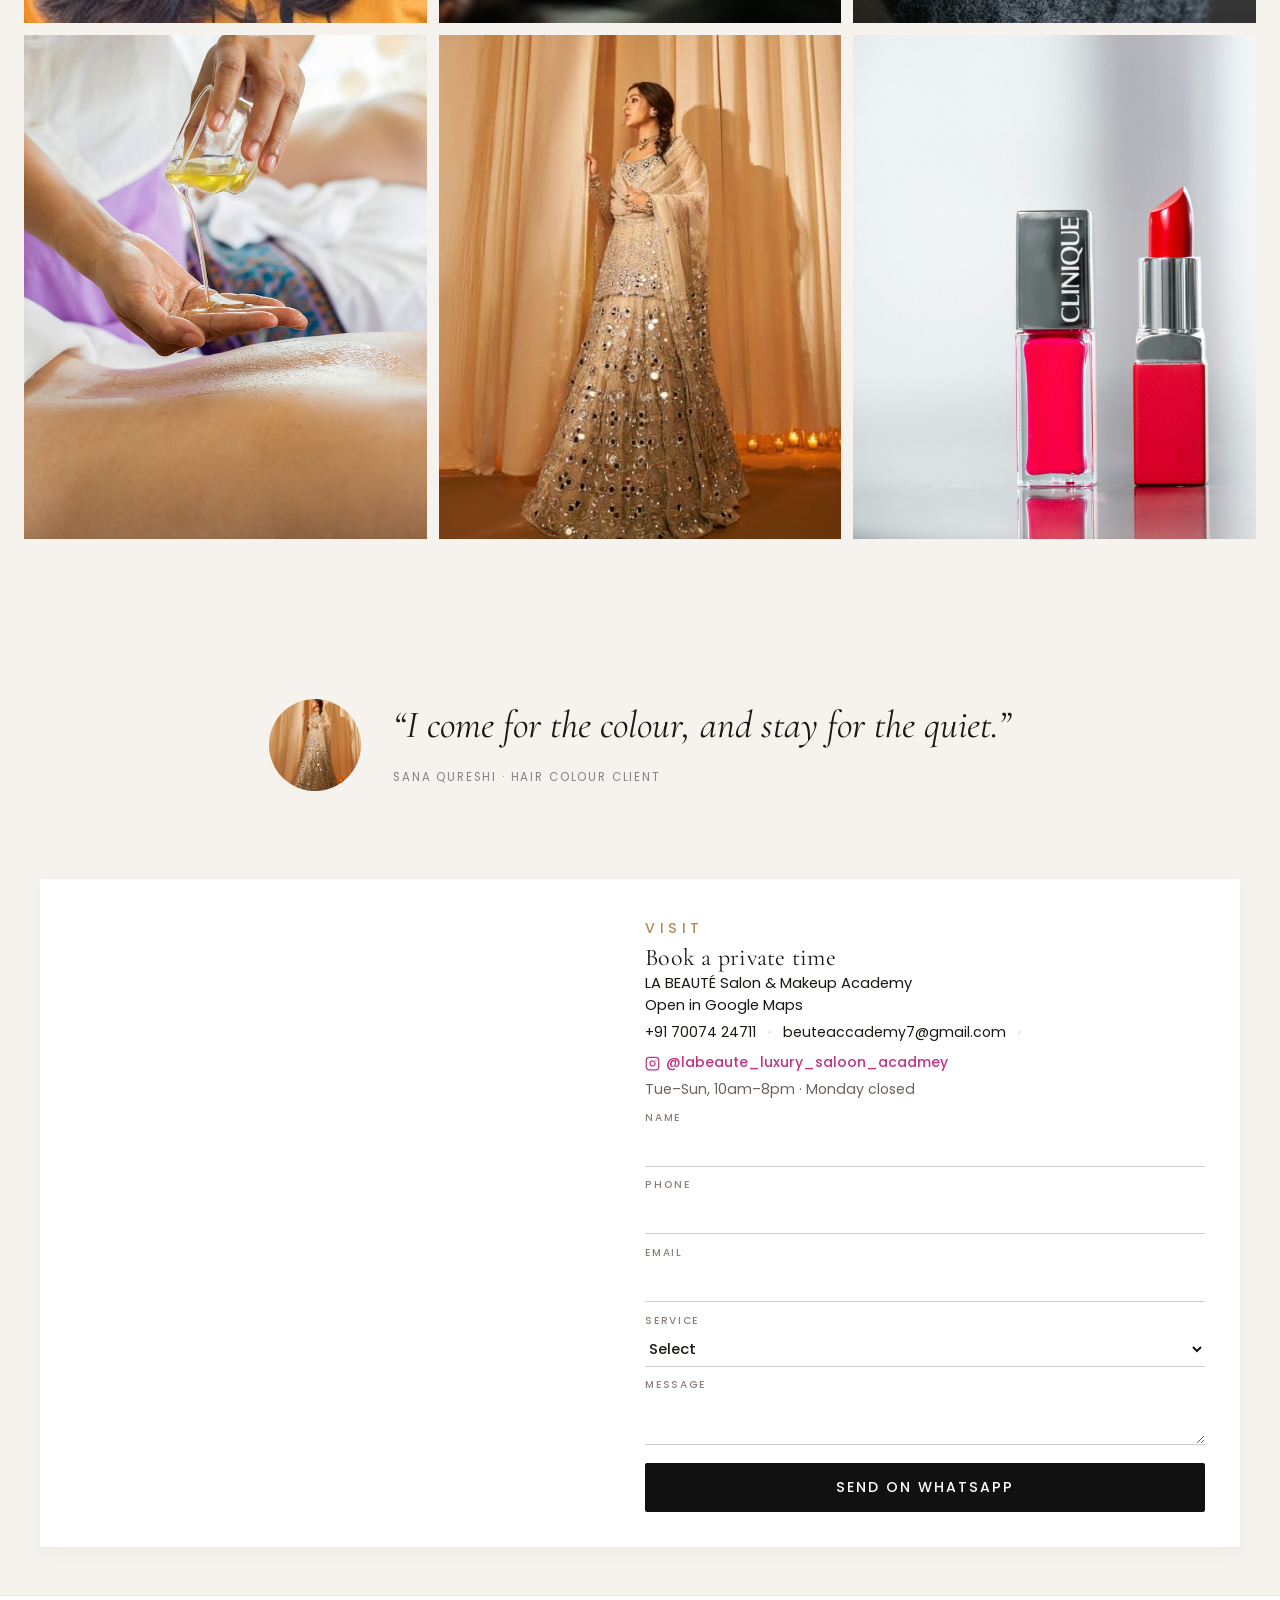
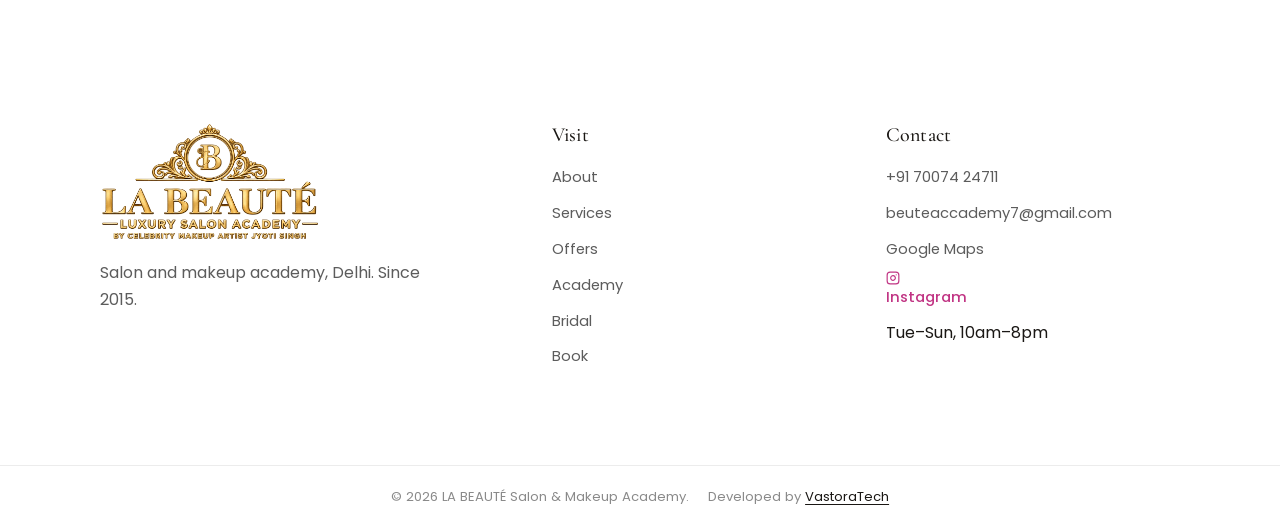
==== commit 6d4b4bd7: "Add Instagram icon and profile link to studio contact, footer, and float actions" ====
--- a/index.html
+++ b/index.html
@@ -779,8 +779,20 @@
           <a href="https://maps.app.goo.gl/MVwQYZA3zMck9DZW7?g_st=iw" target="_blank" rel="noopener noreferrer">LA
             BEAUTÉ Salon &amp; Makeup Academy<br>Open in Google Maps</a>
         </address>
-        <p><a href="tel:+917007424711">+91 70074 24711</a> · <a
-            href="mailto:beuteaccademy7@gmail.com">beuteaccademy7@gmail.com</a></p>
+        <p class="lux-visit__contact">
+          <a href="tel:+917007424711">+91 70074 24711</a>
+          <span class="sep">·</span>
+          <a href="mailto:beuteaccademy7@gmail.com">beuteaccademy7@gmail.com</a>
+          <span class="sep">·</span>
+          <a class="lux-insta-link" href="https://www.instagram.com/labeaute_luxury_saloon_acadmey?exln=MXg5Z2IzNmRoYzAweQ%3D%3D&amp;utm_source=qr" target="_blank" rel="noopener noreferrer" title="Follow us on Instagram">
+            <svg width="15" height="15" viewBox="0 0 24 24" fill="none" stroke="currentColor" stroke-width="2" stroke-linecap="round" stroke-linejoin="round" aria-hidden="true">
+              <rect x="2" y="2" width="20" height="20" rx="5" ry="5"></rect>
+              <path d="M16 11.37A4 4 0 1 1 12.63 8 4 4 0 0 1 16 11.37z"></path>
+              <line x1="17.5" y1="6.5" x2="17.51" y2="6.5"></line>
+            </svg>
+            <span>@labeaute_luxury_saloon_acadmey</span>
+          </a>
+        </p>
         <p class="lux-hours">Tue–Sun, 10am–8pm · Monday closed</p>
 
         <form class="lux-form" id="appointmentForm" novalidate>
@@ -858,6 +870,17 @@
         <ul>
           <li><a href="tel:+917007424711">+91 70074 24711</a></li>
           <li><a href="mailto:beuteaccademy7@gmail.com">beuteaccademy7@gmail.com</a></li>
+          <li><a href="https://maps.app.goo.gl/MVwQYZA3zMck9DZW7?g_st=iw" target="_blank" rel="noopener noreferrer">Google Maps</a></li>
+          <li>
+            <a class="footer__insta" href="https://www.instagram.com/labeaute_luxury_saloon_acadmey?exln=MXg5Z2IzNmRoYzAweQ%3D%3D&amp;utm_source=qr" target="_blank" rel="noopener noreferrer">
+              <svg width="14" height="14" viewBox="0 0 24 24" fill="none" stroke="currentColor" stroke-width="2" stroke-linecap="round" stroke-linejoin="round" aria-hidden="true">
+                <rect x="2" y="2" width="20" height="20" rx="5" ry="5"></rect>
+                <path d="M16 11.37A4 4 0 1 1 12.63 8 4 4 0 0 1 16 11.37z"></path>
+                <line x1="17.5" y1="6.5" x2="17.51" y2="6.5"></line>
+              </svg>
+              <span>Instagram</span>
+            </a>
+          </li>
           <li>Tue–Sun, 10am–8pm</li>
         </ul>
       </div>
@@ -869,6 +892,15 @@
   </footer>
 
   <div class="float-actions">
+    <a class="float-btn float-btn--insta"
+      href="https://www.instagram.com/labeaute_luxury_saloon_acadmey?exln=MXg5Z2IzNmRoYzAweQ%3D%3D&amp;utm_source=qr"
+      target="_blank" rel="noopener noreferrer" aria-label="Instagram">
+      <svg viewBox="0 0 24 24" fill="none" stroke="currentColor" stroke-width="2" stroke-linecap="round" stroke-linejoin="round">
+        <rect x="2" y="2" width="20" height="20" rx="5" ry="5"></rect>
+        <path d="M16 11.37A4 4 0 1 1 12.63 8 4 4 0 0 1 16 11.37z"></path>
+        <line x1="17.5" y1="6.5" x2="17.51" y2="6.5"></line>
+      </svg>
+    </a>
     <a class="float-btn float-btn--wa" href="https://wa.me/917007424711?text=Hello%20LA%20BEAUTE" target="_blank"
       rel="noopener noreferrer" aria-label="WhatsApp">
       <svg viewBox="0 0 24 24" fill="currentColor">
--- a/minimal.css
+++ b/minimal.css
@@ -1324,3 +1324,60 @@
   box-shadow: 0 8px 20px rgba(176, 141, 87, 0.25);
 }
 
+/* Instagram link and button styles */
+.lux-visit__contact {
+  display: flex;
+  flex-wrap: wrap;
+  align-items: center;
+  gap: 0.4rem 0.75rem;
+  margin-bottom: 0.45rem;
+  font-size: 0.94rem;
+}
+
+.lux-visit__contact .sep {
+  color: rgba(26, 23, 20, 0.3);
+}
+
+.lux-insta-link,
+.footer__insta {
+  display: inline-flex;
+  align-items: center;
+  gap: 0.38rem;
+  color: #c13584 !important;
+  font-weight: 500;
+  text-decoration: none;
+  transition: color 0.2s ease;
+}
+
+.lux-insta-link svg,
+.footer__insta svg {
+  color: #c13584;
+  flex-shrink: 0;
+  transition: transform 0.2s ease;
+}
+
+.lux-insta-link:hover,
+.footer__insta:hover {
+  color: #e1306c !important;
+}
+
+.lux-insta-link:hover svg,
+.footer__insta:hover svg {
+  transform: scale(1.12);
+}
+
+.float-btn--insta {
+  background: radial-gradient(circle at 30% 107%, #fdf497 0%, #fdf497 5%, #fd5949 45%, #d6249f 60%, #285AEB 90%);
+  color: #ffffff;
+}
+
+.float-btn--insta svg {
+  width: 22px;
+  height: 22px;
+  stroke: #ffffff;
+}
+
+.float-btn--insta:hover {
+  transform: translateY(-3px) scale(1.06);
+}
+
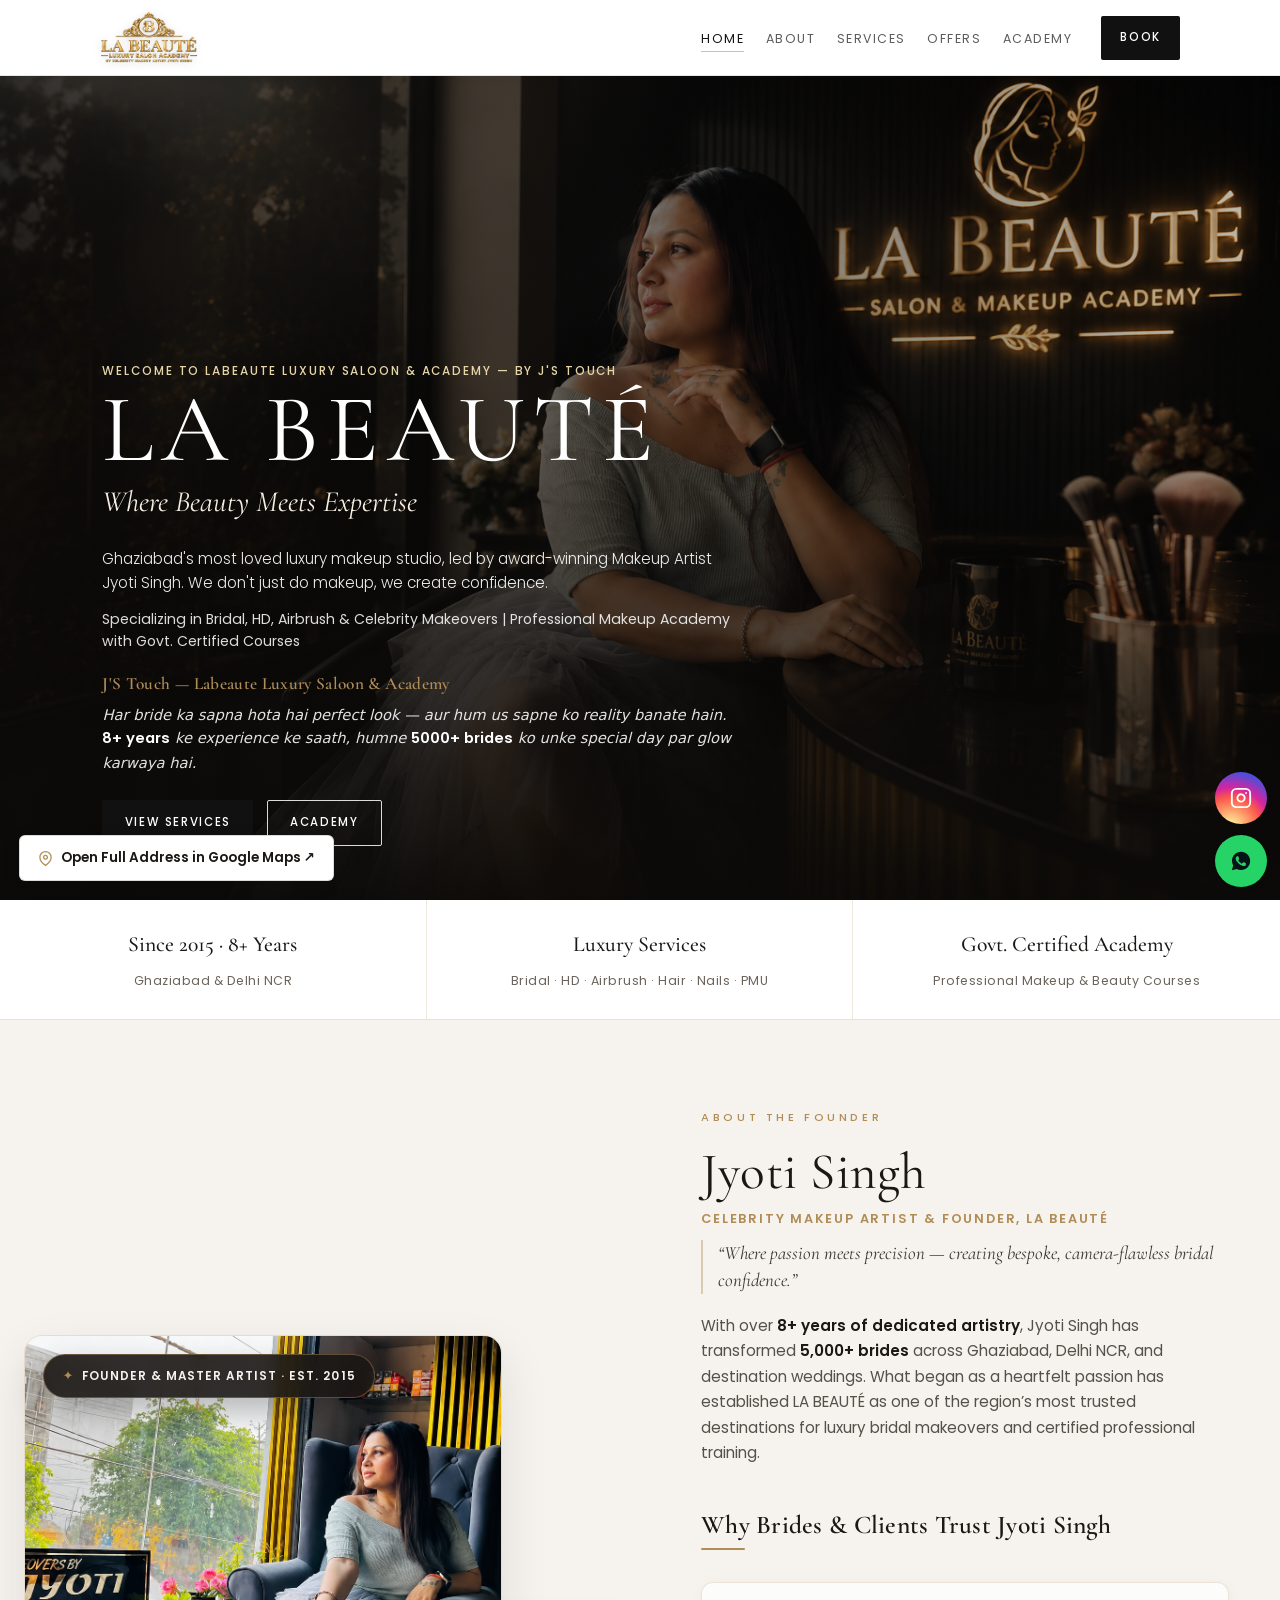
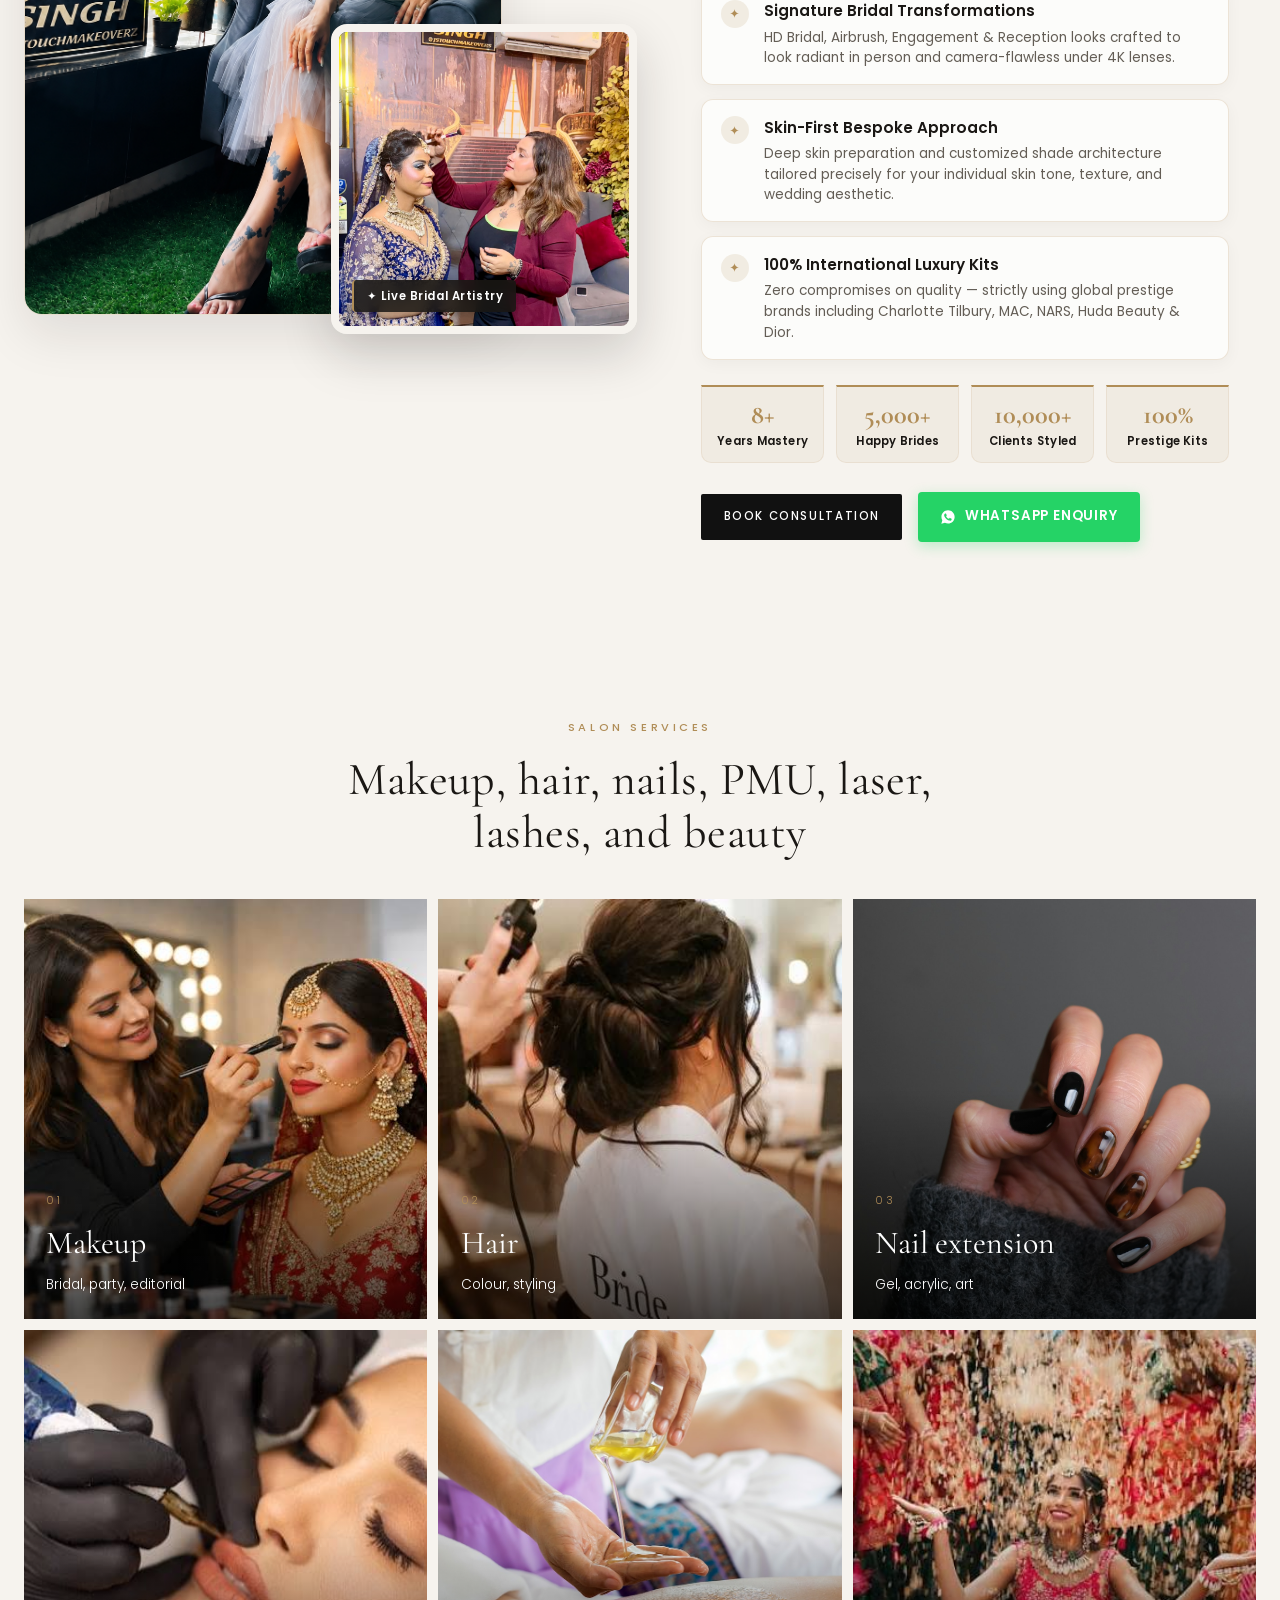
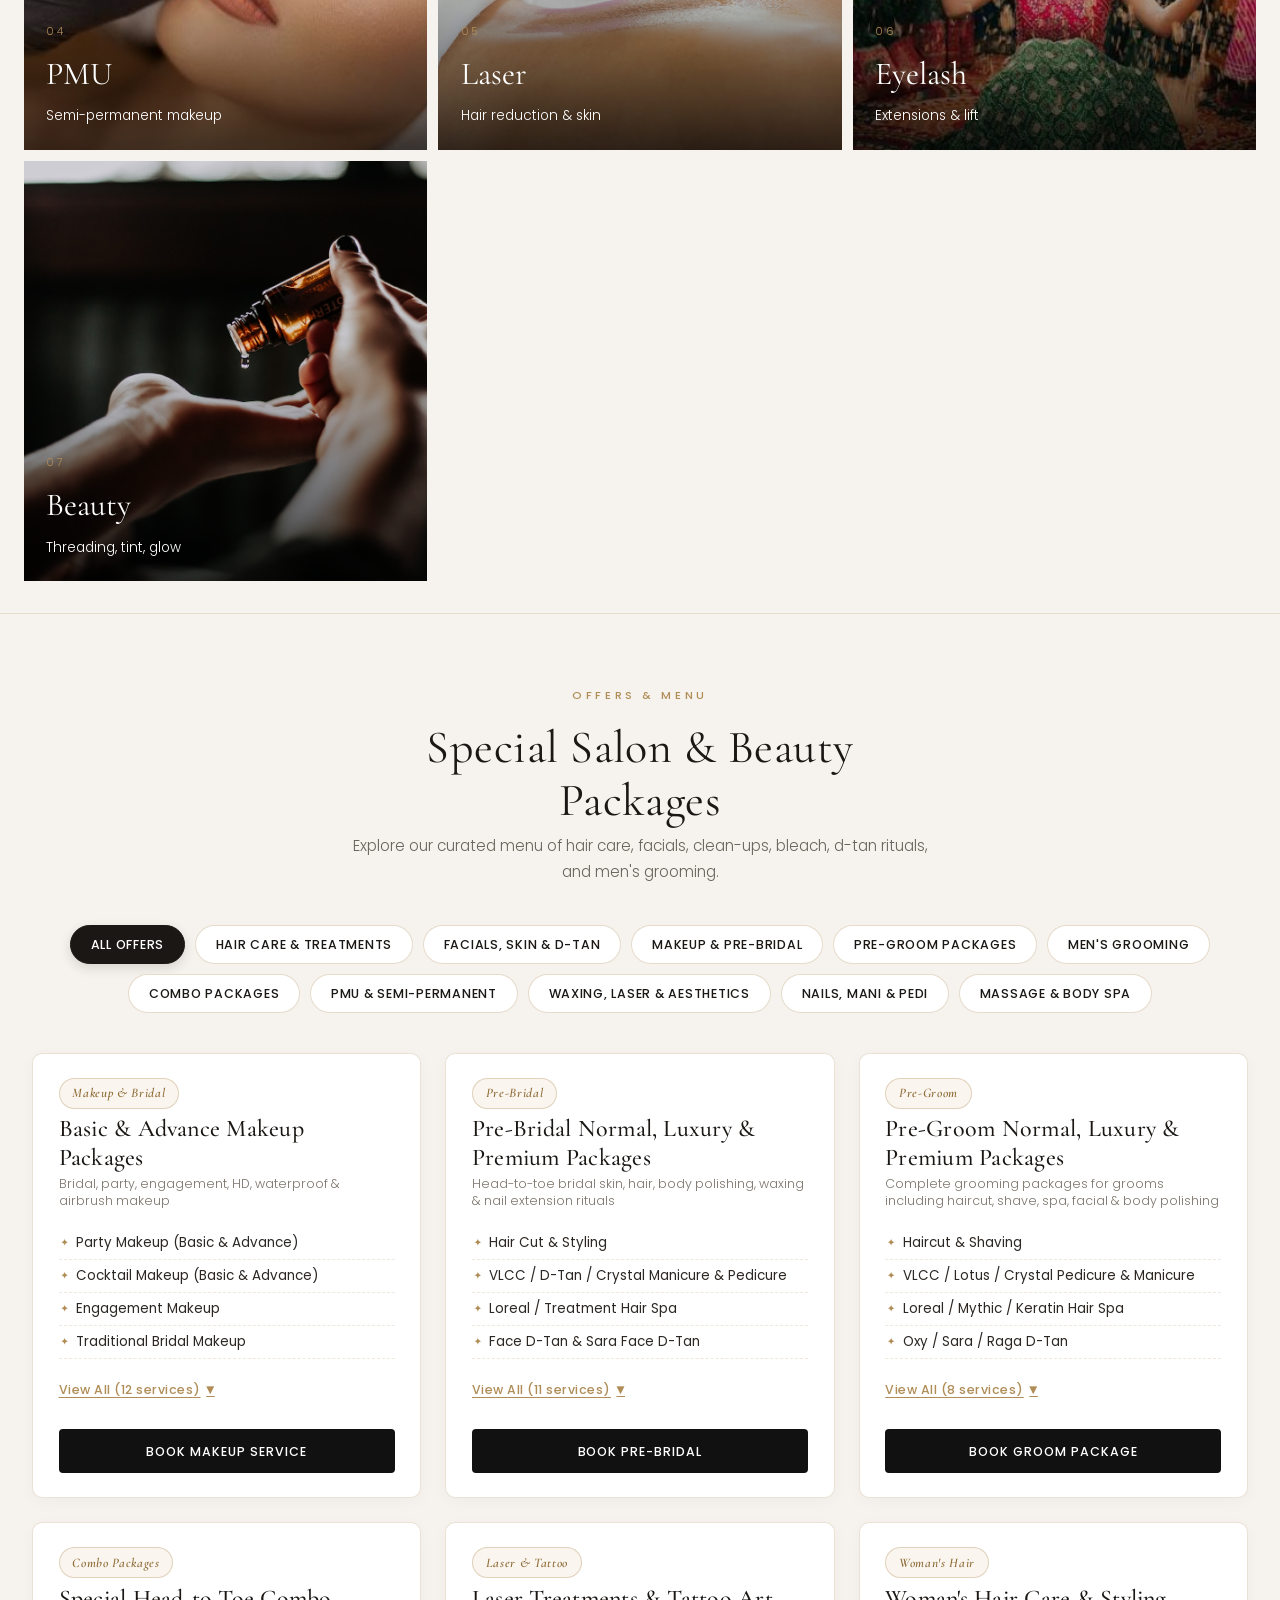
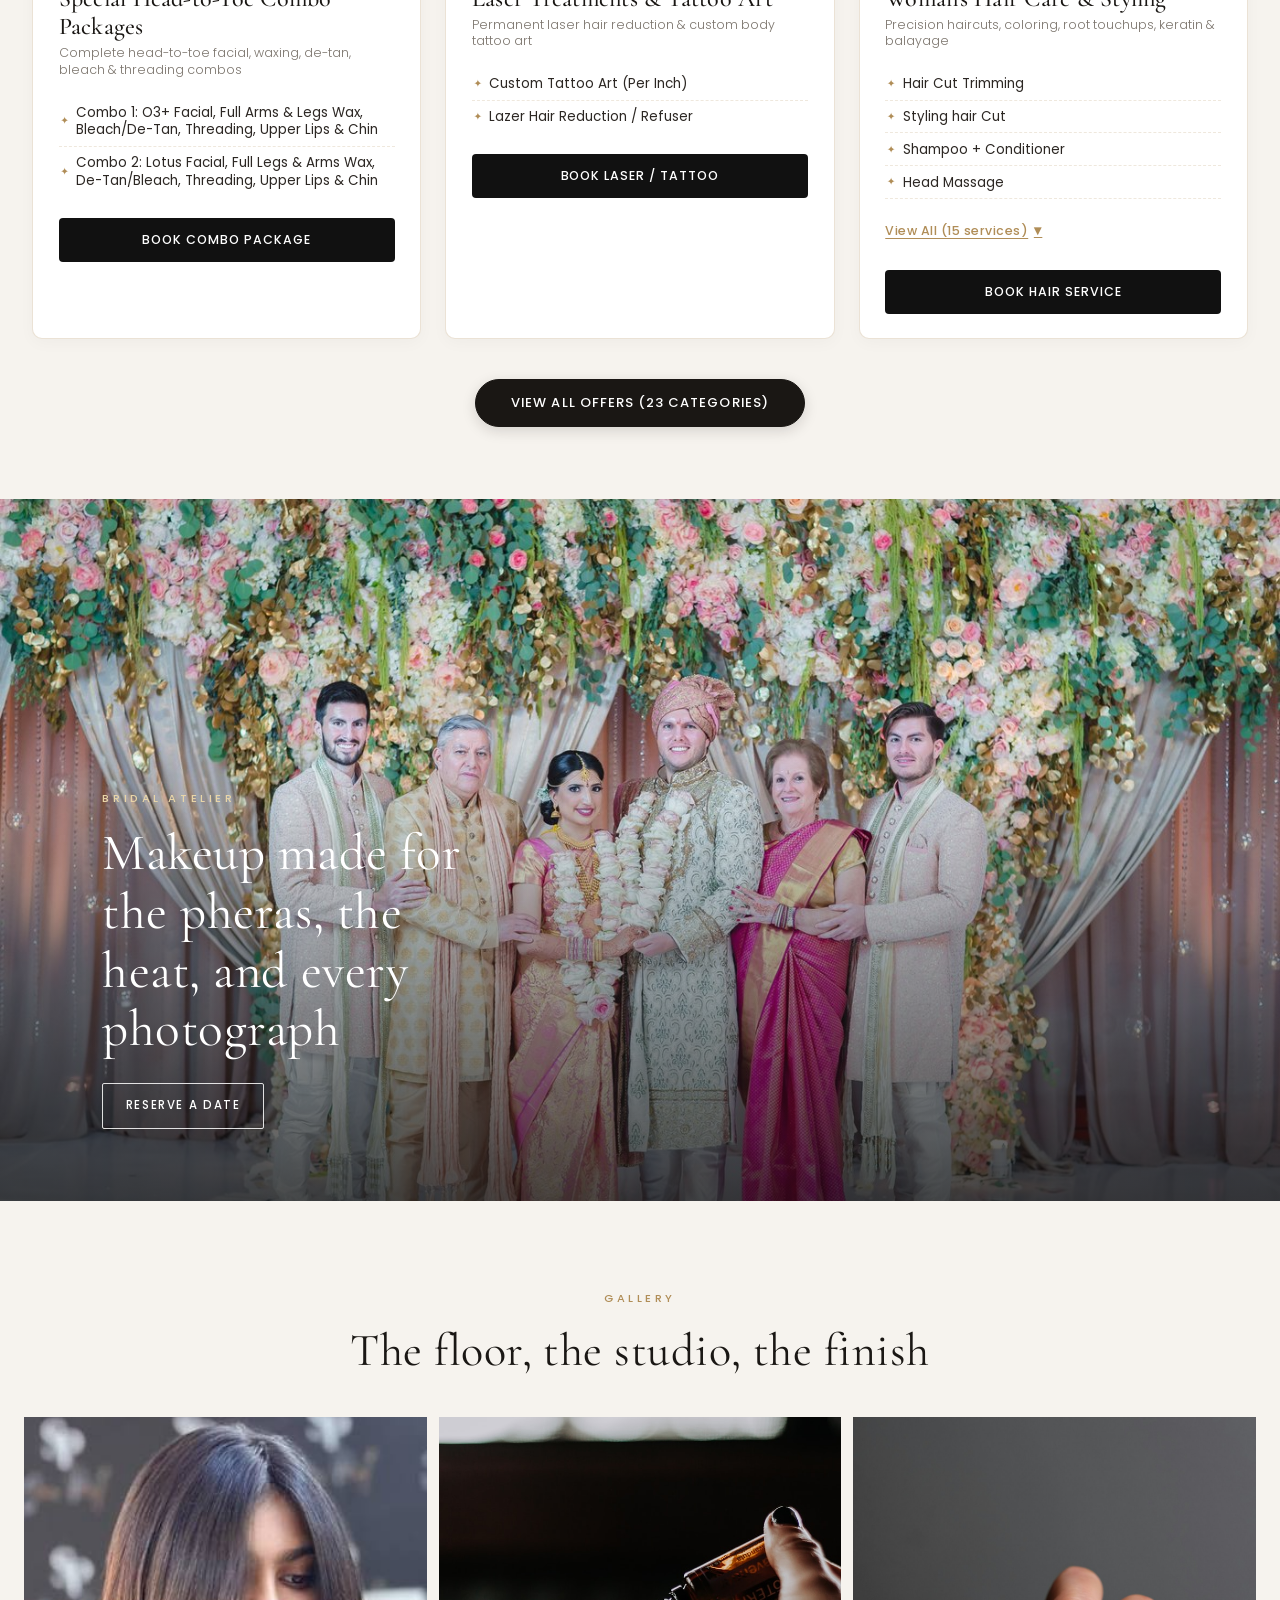
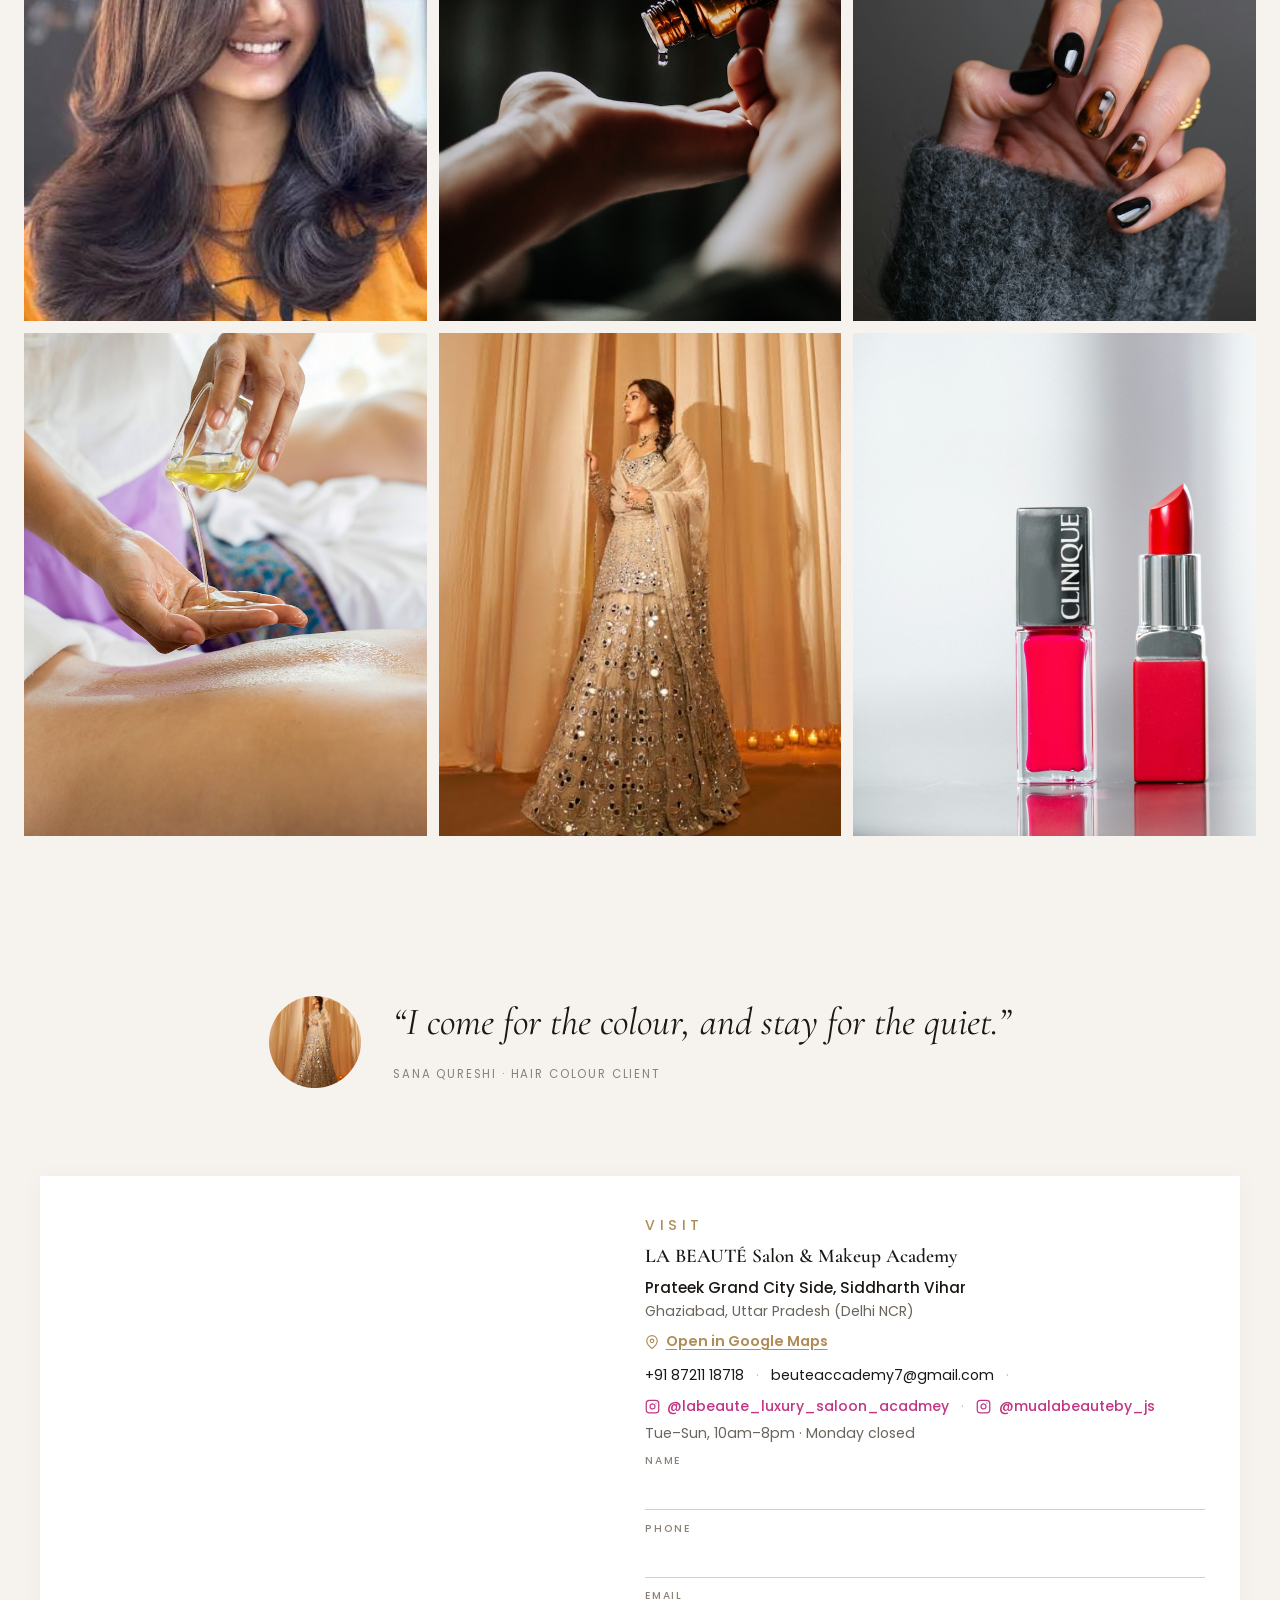
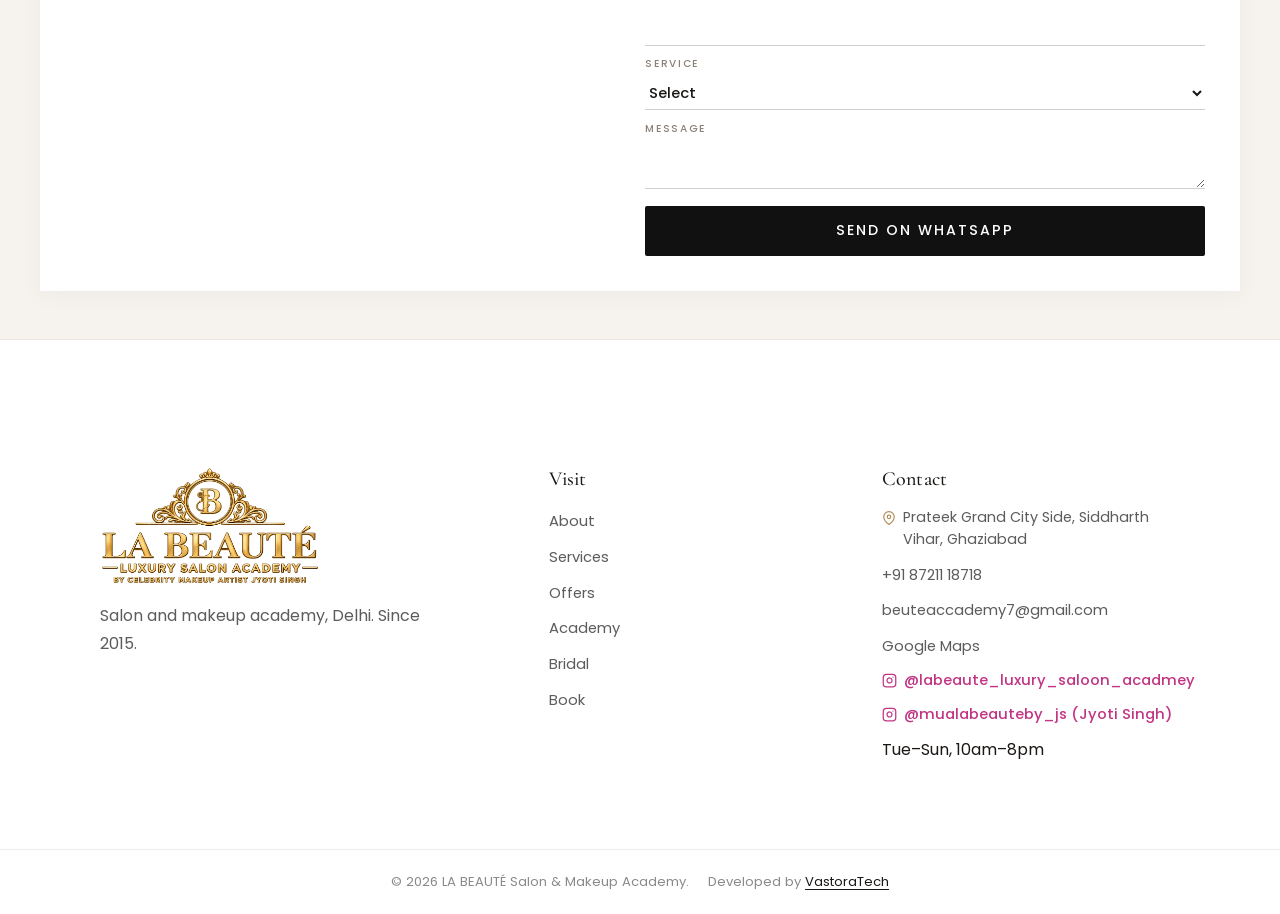
==== commit 9d165c45: "Update contact number to 8721118718, add secondary Instagram link, flex footer icons, and fix Google" ====
--- a/index.html
+++ b/index.html
@@ -95,43 +95,84 @@
 
     <section class="lux-about" id="about">
       <div class="lux-about__photos">
+        <div class="lux-about__badge">
+          <span class="lux-about__badge-star">✦</span>
+          <span class="lux-about__badge-text">Founder &amp; Master Artist · Est. 2015</span>
+        </div>
         <figure class="lux-about__main">
-          <img src="assets/images/about1.jpeg" alt="Jyoti Singh at LA BEAUTÉ salon, Delhi" width="1200" height="1500"
-            loading="lazy">
+          <img src="assets/images/jyoti.png" alt="Jyoti Singh, Founder &amp; Lead Celebrity Makeup Artist at LA BEAUTÉ" width="1280" height="1229"
+            loading="lazy" style="object-position: 68% 18%;">
         </figure>
         <figure class="lux-about__inset">
-          <img src="assets/images/about.jpeg" alt="Jyoti Singh, celebrity and PMU makeup artist and educator"
-            width="900" height="1200" loading="lazy">
+          <img src="assets/images/about1.jpeg" alt="Jyoti Singh executing signature bridal transformation"
+            width="1200" height="1500" loading="lazy" style="object-position: 40% 12%;">
+          <div class="lux-about__inset-badge">✦ Live Bridal Artistry</div>
         </figure>
       </div>
       <div class="lux-about__copy">
-        <p class="lux-kicker">About</p>
+        <p class="lux-kicker">About the Founder</p>
         <h2>Jyoti Singh</h2>
-        <p class="lux-about__tag">Labeaute Luxury Saloon & Academy – About Founder.</p>
-        <p>I am Jyoti Singh, Founder & Lead Makeup Artist at J'S Touch.</p>
-        <p>Makeup mere liye sirf profession nahi, passion hai. Ek chhote se sapne se shuru hua ye safar aaj Ghaziabad ki
-          ek trusted luxury beauty destination ban chuka hai.</p>
-        <h3 class="lux-about__trust-title">Why Clients Trust J'S Touch?</h3>
-        <div class="lux-about__points">
-          <p class="lux-about__point">
-            <span class="bullet">✦</span> <strong>Expert in Bridal Transformations:</strong> HD Bridal, Airbrush,
-            Engagement, Party &amp; Reception looks jo camera par bhi flawless lage.
-          </p>
-          <p class="lux-about__point">
-            <span class="bullet">✦</span> <strong>Skin-First Approach:</strong> Har skin type aur tone ke liye
-            customized products &amp; techniques.
-          </p>
-          <p class="lux-about__point">
-            <span class="bullet">✦</span> <strong>Luxury Experience:</strong> Premium products – MAC, Huda Beauty,
-            Charlotte Tilbury, NARS only.
-          </p>
+        <p class="lux-about__role">Celebrity Makeup Artist &amp; Founder, LA BEAUTÉ</p>
+        <p class="lux-about__tag">“Where passion meets precision — creating bespoke, camera-flawless bridal confidence.”</p>
+        
+        <p class="lux-about__intro">
+          With over <strong>8+ years of dedicated artistry</strong>, Jyoti Singh has transformed <strong>5,000+ brides</strong> across Ghaziabad, Delhi NCR, and destination weddings. What began as a heartfelt passion has established LA BEAUTÉ as one of the region’s most trusted destinations for luxury bridal makeovers and certified professional training.
+        </p>
+
+        <h3 class="lux-about__trust-title">Why Brides &amp; Clients Trust Jyoti Singh</h3>
+        
+        <div class="lux-about__pillars">
+          <div class="lux-pillar">
+            <span class="lux-pillar__icon">✦</span>
+            <div class="lux-pillar__content">
+              <strong>Signature Bridal Transformations</strong>
+              <p>HD Bridal, Airbrush, Engagement &amp; Reception looks crafted to look radiant in person and camera-flawless under 4K lenses.</p>
+            </div>
+          </div>
+          
+          <div class="lux-pillar">
+            <span class="lux-pillar__icon">✦</span>
+            <div class="lux-pillar__content">
+              <strong>Skin-First Bespoke Approach</strong>
+              <p>Deep skin preparation and customized shade architecture tailored precisely for your individual skin tone, texture, and wedding aesthetic.</p>
+            </div>
+          </div>
+          
+          <div class="lux-pillar">
+            <span class="lux-pillar__icon">✦</span>
+            <div class="lux-pillar__content">
+              <strong>100% International Luxury Kits</strong>
+              <p>Zero compromises on quality — strictly using global prestige brands including Charlotte Tilbury, MAC, NARS, Huda Beauty &amp; Dior.</p>
+            </div>
+          </div>
         </div>
-        <p class="lux-about__stats">
-          <span class="lux-about__stat"><strong>5000+</strong> Happy Brides</span>
-          <span class="lux-about__stat-sep">&amp;</span>
-          <span class="lux-about__stat"><strong>10,000+</strong> Satisfied Clients</span>
-        </p>
-        <a class="btn btn--primary" href="#contact">Book with Jyoti</a>
+
+        <div class="lux-about__stats-grid">
+          <div class="lux-stat-box">
+            <span class="lux-stat-box__val">8+</span>
+            <span class="lux-stat-box__label">Years Mastery</span>
+          </div>
+          <div class="lux-stat-box">
+            <span class="lux-stat-box__val">5,000+</span>
+            <span class="lux-stat-box__label">Happy Brides</span>
+          </div>
+          <div class="lux-stat-box">
+            <span class="lux-stat-box__val">10,000+</span>
+            <span class="lux-stat-box__label">Clients Styled</span>
+          </div>
+          <div class="lux-stat-box">
+            <span class="lux-stat-box__val">100%</span>
+            <span class="lux-stat-box__label">Prestige Kits</span>
+          </div>
+        </div>
+
+        <div class="lux-about__actions">
+          <a class="btn btn--primary" href="#contact">Book Consultation</a>
+          <a class="btn btn--wa-pill" href="https://wa.me/918721118718?text=Hello%20Jyoti%2C%20I%20would%20like%20to%20enquire%20about%20bridal%20makeup" target="_blank" rel="noopener noreferrer">
+            <svg width="16" height="16" viewBox="0 0 24 24" fill="currentColor" aria-hidden="true"><path d="M12.04 2C6.58 2 2.15 6.4 2.15 11.84c0 1.74.46 3.44 1.34 4.94L2 22l5.37-1.4a10 10 0 0 0 4.67 1.16h.04c5.46 0 9.89-4.4 9.89-9.84C21.97 6.4 17.5 2 12.04 2zm5.76 14.16c-.24.68-1.4 1.26-1.94 1.34-.5.08-1.12.12-1.82-.12-.42-.14-.96-.32-1.66-.62-2.92-1.26-4.82-4.2-4.96-4.4-.14-.2-1.16-1.54-1.16-2.94s.74-2.08 1-2.36c.24-.28.54-.34.72-.34h.52c.16 0 .4-.06.62.48.24.58.8 2 .86 2.14.08.14.12.32.02.5-.1.2-.14.32-.28.5-.14.16-.3.36-.42.48-.14.14-.28.28-.12.54.16.26.7 1.16 1.5 1.88 1.04.94 1.9 1.24 2.18 1.38.28.14.44.12.6-.06.16-.2.7-.82.88-1.1.18-.28.36-.24.6-.14.24.08 1.54.72 1.8.86.26.12.44.2.5.32.08.12.08.7-.16 1.38z"/></svg>
+            <span>WhatsApp Enquiry</span>
+          </a>
+        </div>
       </div>
     </section>
 
@@ -769,28 +810,47 @@
     <section class="lux-visit" id="contact">
       <figure class="lux-visit__photo">
         <iframe class="lux-map" title="LA BEAUTÉ on Google Maps"
-          src="https://www.google.com/maps?q=28.6473718,77.4118293&amp;z=16&amp;hl=en&amp;output=embed" loading="lazy"
+          src="https://maps.google.com/maps?q=La%E2%80%99beauty%20luxury%20salon%20%26%20Academy%20Ghaziabad&amp;t=&amp;z=16&amp;ie=UTF8&amp;iwloc=&amp;output=embed" loading="lazy"
           referrerpolicy="no-referrer-when-downgrade" allowfullscreen></iframe>
+        <a class="lux-map-open-btn" href="https://www.google.com/maps/place/La%E2%80%99beauty+luxury+salon+%26+Academy/@28.647372,77.411829,17z/data=!3m1!4b1!4m6!3m5!1s0x390cf17f84acb3c9:0xa833065d935297d4!8m2!3d28.647372!4d77.411829" target="_blank" rel="noopener noreferrer">
+          <svg width="15" height="15" viewBox="0 0 24 24" fill="none" stroke="currentColor" stroke-width="2" stroke-linecap="round" stroke-linejoin="round" aria-hidden="true"><path d="M21 10c0 7-9 13-9 13s-9-6-9-13a9 9 0 0 1 18 0z"/><circle cx="12" cy="10" r="3"/></svg>
+          <span>Open Full Address in Google Maps ↗</span>
+        </a>
       </figure>
       <div class="lux-visit__panel">
         <p class="lux-kicker">Visit</p>
-        <h2>Book a private time</h2>
-        <address>
-          <a href="https://maps.app.goo.gl/MVwQYZA3zMck9DZW7?g_st=iw" target="_blank" rel="noopener noreferrer">LA
-            BEAUTÉ Salon &amp; Makeup Academy<br>Open in Google Maps</a>
+        <address class="lux-visit__address">
+          <a class="lux-loc__card-link" href="https://www.google.com/maps/place/La%E2%80%99beauty+luxury+salon+%26+Academy/@28.647372,77.411829,17z/data=!3m1!4b1!4m6!3m5!1s0x390cf17f84acb3c9:0xa833065d935297d4!8m2!3d28.647372!4d77.411829" target="_blank" rel="noopener noreferrer" title="Open address in Google Maps">
+            <strong>LA BEAUTÉ Salon &amp; Makeup Academy</strong><br>
+            <span class="lux-loc__street">Prateek Grand City Side, Siddharth Vihar</span><br>
+            <span class="lux-loc__city">Ghaziabad, Uttar Pradesh (Delhi NCR)</span>
+          </a><br>
+          <a class="lux-map-link" href="https://www.google.com/maps/place/La%E2%80%99beauty+luxury+salon+%26+Academy/@28.647372,77.411829,17z/data=!3m1!4b1!4m6!3m5!1s0x390cf17f84acb3c9:0xa833065d935297d4!8m2!3d28.647372!4d77.411829" target="_blank" rel="noopener noreferrer">
+            <svg width="14" height="14" viewBox="0 0 24 24" fill="none" stroke="currentColor" stroke-width="2" stroke-linecap="round" stroke-linejoin="round" aria-hidden="true"><path d="M21 10c0 7-9 13-9 13s-9-6-9-13a9 9 0 0 1 18 0z"/><circle cx="12" cy="10" r="3"/></svg>
+            <span>Open in Google Maps</span>
+          </a>
         </address>
         <p class="lux-visit__contact">
-          <a href="tel:+917007424711">+91 70074 24711</a>
+          <a href="tel:+918721118718">+91 87211 18718</a>
           <span class="sep">·</span>
           <a href="mailto:beuteaccademy7@gmail.com">beuteaccademy7@gmail.com</a>
           <span class="sep">·</span>
-          <a class="lux-insta-link" href="https://www.instagram.com/labeaute_luxury_saloon_acadmey?exln=MXg5Z2IzNmRoYzAweQ%3D%3D&amp;utm_source=qr" target="_blank" rel="noopener noreferrer" title="Follow us on Instagram">
+          <a class="lux-insta-link" href="https://www.instagram.com/labeaute_luxury_saloon_acadmey?exln=MXg5Z2IzNmRoYzAweQ%3D%3D&amp;utm_source=qr" target="_blank" rel="noopener noreferrer" title="Follow Salon &amp; Academy on Instagram">
             <svg width="15" height="15" viewBox="0 0 24 24" fill="none" stroke="currentColor" stroke-width="2" stroke-linecap="round" stroke-linejoin="round" aria-hidden="true">
               <rect x="2" y="2" width="20" height="20" rx="5" ry="5"></rect>
               <path d="M16 11.37A4 4 0 1 1 12.63 8 4 4 0 0 1 16 11.37z"></path>
               <line x1="17.5" y1="6.5" x2="17.51" y2="6.5"></line>
             </svg>
             <span>@labeaute_luxury_saloon_acadmey</span>
+          </a>
+          <span class="sep">·</span>
+          <a class="lux-insta-link" href="https://www.instagram.com/mualabeauteby_js/" target="_blank" rel="noopener noreferrer" title="Follow Jyoti Singh (MUA) on Instagram">
+            <svg width="15" height="15" viewBox="0 0 24 24" fill="none" stroke="currentColor" stroke-width="2" stroke-linecap="round" stroke-linejoin="round" aria-hidden="true">
+              <rect x="2" y="2" width="20" height="20" rx="5" ry="5"></rect>
+              <path d="M16 11.37A4 4 0 1 1 12.63 8 4 4 0 0 1 16 11.37z"></path>
+              <line x1="17.5" y1="6.5" x2="17.51" y2="6.5"></line>
+            </svg>
+            <span>@mualabeauteby_js</span>
           </a>
         </p>
         <p class="lux-hours">Tue–Sun, 10am–8pm · Monday closed</p>
@@ -840,7 +900,7 @@
           <label>Message<textarea id="message" name="message" rows="3" required></textarea></label>
           <span class="form-error" data-error-for="message"></span>
           <button class="btn btn--primary" type="submit">Send on WhatsApp</button>
-          <p class="form-success" id="formSuccess" role="status" hidden>Opening WhatsApp on +91 70074 24711…</p>
+          <p class="form-success" id="formSuccess" role="status" hidden>Opening WhatsApp on +91 87211 18718…</p>
         </form>
       </div>
     </section>
@@ -868,9 +928,13 @@
       <div class="footer__col">
         <h3>Contact</h3>
         <ul>
-          <li><a href="tel:+917007424711">+91 70074 24711</a></li>
+          <li class="footer__addr-item">
+            <svg width="14" height="14" viewBox="0 0 24 24" fill="none" stroke="currentColor" stroke-width="2" stroke-linecap="round" stroke-linejoin="round" aria-hidden="true"><path d="M21 10c0 7-9 13-9 13s-9-6-9-13a9 9 0 0 1 18 0z"/><circle cx="12" cy="10" r="3"/></svg>
+            <span>Prateek Grand City Side, Siddharth Vihar, Ghaziabad</span>
+          </li>
+          <li><a href="tel:+918721118718">+91 87211 18718</a></li>
           <li><a href="mailto:beuteaccademy7@gmail.com">beuteaccademy7@gmail.com</a></li>
-          <li><a href="https://maps.app.goo.gl/MVwQYZA3zMck9DZW7?g_st=iw" target="_blank" rel="noopener noreferrer">Google Maps</a></li>
+          <li><a href="https://www.google.com/maps/place/La%E2%80%99beauty+luxury+salon+%26+Academy/@28.647372,77.411829,17z/data=!3m1!4b1!4m6!3m5!1s0x390cf17f84acb3c9:0xa833065d935297d4!8m2!3d28.647372!4d77.411829" target="_blank" rel="noopener noreferrer">Google Maps</a></li>
           <li>
             <a class="footer__insta" href="https://www.instagram.com/labeaute_luxury_saloon_acadmey?exln=MXg5Z2IzNmRoYzAweQ%3D%3D&amp;utm_source=qr" target="_blank" rel="noopener noreferrer">
               <svg width="14" height="14" viewBox="0 0 24 24" fill="none" stroke="currentColor" stroke-width="2" stroke-linecap="round" stroke-linejoin="round" aria-hidden="true">
@@ -878,7 +942,17 @@
                 <path d="M16 11.37A4 4 0 1 1 12.63 8 4 4 0 0 1 16 11.37z"></path>
                 <line x1="17.5" y1="6.5" x2="17.51" y2="6.5"></line>
               </svg>
-              <span>Instagram</span>
+              <span>@labeaute_luxury_saloon_acadmey</span>
+            </a>
+          </li>
+          <li>
+            <a class="footer__insta" href="https://www.instagram.com/mualabeauteby_js/" target="_blank" rel="noopener noreferrer">
+              <svg width="14" height="14" viewBox="0 0 24 24" fill="none" stroke="currentColor" stroke-width="2" stroke-linecap="round" stroke-linejoin="round" aria-hidden="true">
+                <rect x="2" y="2" width="20" height="20" rx="5" ry="5"></rect>
+                <path d="M16 11.37A4 4 0 1 1 12.63 8 4 4 0 0 1 16 11.37z"></path>
+                <line x1="17.5" y1="6.5" x2="17.51" y2="6.5"></line>
+              </svg>
+              <span>@mualabeauteby_js (Jyoti Singh)</span>
             </a>
           </li>
           <li>Tue–Sun, 10am–8pm</li>
@@ -901,7 +975,7 @@
         <line x1="17.5" y1="6.5" x2="17.51" y2="6.5"></line>
       </svg>
     </a>
-    <a class="float-btn float-btn--wa" href="https://wa.me/917007424711?text=Hello%20LA%20BEAUTE" target="_blank"
+    <a class="float-btn float-btn--wa" href="https://wa.me/918721118718?text=Hello%20LA%20BEAUTE" target="_blank"
       rel="noopener noreferrer" aria-label="WhatsApp">
       <svg viewBox="0 0 24 24" fill="currentColor">
         <path
--- a/style.css
+++ b/style.css
@@ -2145,6 +2145,19 @@
   color: var(--primary);
 }
 
+.footer__col a.footer__insta {
+  display: inline-flex;
+  align-items: center;
+  gap: 0.45rem;
+  white-space: nowrap;
+}
+
+.footer__col a.footer__insta svg {
+  flex-shrink: 0;
+  display: inline-block;
+  vertical-align: middle;
+}
+
 .footer__news p {
   color: var(--text-secondary);
   font-size: 0.9rem;
--- a/minimal.css
+++ b/minimal.css
@@ -247,11 +247,57 @@
   min-height: 580px;
 }
 
+.lux-about__badge {
+  position: absolute;
+  left: 1.2rem;
+  top: 1.2rem;
+  background: rgba(26, 23, 20, 0.9);
+  backdrop-filter: blur(8px);
+  -webkit-backdrop-filter: blur(8px);
+  border: 1px solid rgba(176, 141, 87, 0.45);
+  padding: 0.6rem 1.15rem;
+  border-radius: 50px;
+  display: inline-flex;
+  align-items: center;
+  gap: 0.55rem;
+  color: #ffffff;
+  box-shadow: 0 14px 32px rgba(0, 0, 0, 0.28);
+  z-index: 2;
+  transition: transform 0.3s ease;
+}
+
+.lux-about__badge:hover {
+  transform: translateY(-2px);
+  border-color: var(--gold, #b08d57);
+}
+
+.lux-about__badge-star {
+  color: var(--gold, #b08d57);
+  font-size: 0.82rem;
+}
+
+.lux-about__badge-text {
+  font-size: 0.74rem;
+  font-weight: 600;
+  letter-spacing: 0.09em;
+  text-transform: uppercase;
+  color: #f6f3ee;
+}
+
 .lux-about__main {
   margin: 0;
   width: 78%;
   height: 580px;
   overflow: hidden;
+  border-radius: 18px;
+  border: 1px solid rgba(176, 141, 87, 0.22);
+  box-shadow: 0 20px 50px rgba(26, 23, 20, 0.1);
+  transition: transform 0.4s ease, box-shadow 0.4s ease;
+}
+
+.lux-about__main:hover {
+  transform: translateY(-3px);
+  box-shadow: 0 24px 60px rgba(26, 23, 20, 0.15);
 }
 
 .lux-about__main img,
@@ -259,26 +305,48 @@
   width: 100%;
   height: 100%;
   object-fit: cover;
-}
-
-.lux-about__main img {
-  object-position: 40% 12%;
+  transition: transform 0.6s cubic-bezier(0.2, 0.8, 0.2, 1);
+}
+
+.lux-about__main:hover img {
+  transform: scale(1.03);
 }
 
 .lux-about__inset {
   position: absolute;
   right: 0;
   bottom: -1.2rem;
-  width: 48%;
-  height: 300px;
+  width: 50%;
+  height: 310px;
   margin: 0;
   overflow: hidden;
-  border: 10px solid var(--paper);
-  box-shadow: 0 18px 50px rgba(26, 23, 20, 0.12);
-}
-
-.lux-about__inset img {
-  object-position: 42% 8%;
+  border: 8px solid var(--paper, #f6f3ee);
+  border-radius: 16px;
+  box-shadow: 0 20px 50px rgba(26, 23, 20, 0.18);
+  transition: transform 0.4s ease, box-shadow 0.4s ease;
+}
+
+.lux-about__inset:hover {
+  transform: translateY(-4px) scale(1.02);
+  box-shadow: 0 24px 60px rgba(176, 141, 87, 0.25);
+}
+
+.lux-about__inset-badge {
+  position: absolute;
+  bottom: 0.85rem;
+  left: 0.85rem;
+  background: rgba(26, 23, 20, 0.88);
+  backdrop-filter: blur(6px);
+  -webkit-backdrop-filter: blur(6px);
+  color: #ffffff;
+  font-size: 0.72rem;
+  font-weight: 600;
+  letter-spacing: 0.05em;
+  padding: 0.4rem 0.8rem;
+  border-radius: 4px;
+  border-left: 2px solid var(--gold, #b08d57);
+  z-index: 2;
+  box-shadow: 0 4px 12px rgba(0,0,0,0.3);
 }
 
 .lux-about__copy h2 {
@@ -286,56 +354,59 @@
   font-size: clamp(2.4rem, 4vw, 3.6rem);
   font-weight: 400;
   margin: 0 0 0.35rem;
+  color: var(--ink);
 }
 
 .lux-about__role {
-  color: var(--gold);
-  font-size: 0.78rem;
-  letter-spacing: 0.16em;
+  color: var(--gold, #b08d57);
+  font-size: 0.8rem;
+  font-weight: 600;
+  letter-spacing: 0.14em;
   text-transform: uppercase;
-  margin-bottom: 0.55rem;
+  margin-bottom: 0.65rem;
 }
 
 .lux-about__tag {
   font-family: var(--font-heading);
   font-style: italic;
-  font-size: 1.2rem;
+  font-size: 1.18rem;
   font-weight: 400;
-  letter-spacing: 0.01em;
-  text-transform: none;
-  color: var(--ink) !important;
-  max-width: 28rem;
+  line-height: 1.45;
+  color: #3d3731 !important;
+  max-width: 32rem;
   margin: 0 0 1.15rem;
-}
-
-.lux-about__copy > p {
-  color: #5c564f;
-  font-weight: 300;
-  max-width: 30rem;
-  margin-bottom: 0.9rem;
-}
-
-.lux-about__copy strong {
+  padding-left: 0.9rem;
+  border-left: 2px solid rgba(176, 141, 87, 0.4);
+}
+
+.lux-about__intro {
+  color: #555049;
+  font-weight: 400;
+  font-size: 0.95rem;
+  line-height: 1.68;
+  max-width: 32rem;
+  margin-bottom: 1.3rem;
+}
+
+.lux-about__intro strong {
   font-weight: 600;
   color: var(--ink);
 }
 
-.lux-about__trust-title,
-.lux-about__handle {
+.lux-about__trust-title {
   font-family: var(--font-heading);
-  font-size: clamp(1.4rem, 2.2vw, 1.75rem);
+  font-size: clamp(1.35rem, 2vw, 1.65rem);
   font-weight: 600;
   color: var(--ink);
   line-height: 1.25;
   letter-spacing: 0.01em;
-  margin: 1.65rem 0 1.1rem !important;
+  margin: 1.4rem 0 1.1rem !important;
   position: relative;
   padding-bottom: 0.55rem;
   display: inline-block;
 }
 
-.lux-about__trust-title::after,
-.lux-about__handle::after {
+.lux-about__trust-title::after {
   content: "";
   position: absolute;
   left: 0;
@@ -346,61 +417,136 @@
   border-radius: 1px;
 }
 
-.lux-about__points {
-  margin: 0.75rem 0 1.15rem;
-}
-
-.lux-about__point {
-  position: relative;
-  padding-left: 1.35rem;
-  color: #555049;
-  font-size: 0.94rem;
-  line-height: 1.62;
-  margin-bottom: 0.75rem !important;
-  max-width: 30rem;
-}
-
-.lux-about__point .bullet {
-  position: absolute;
-  left: 0;
-  top: 0.22rem;
-  color: var(--gold);
-  font-size: 0.7rem;
-  line-height: 1;
-}
-
-.lux-about__point strong {
-  color: var(--ink);
+.lux-about__pillars {
+  display: flex;
+  flex-direction: column;
+  gap: 0.85rem;
+  margin: 0.9rem 0 1.6rem;
+  max-width: 33rem;
+}
+
+.lux-pillar {
+  display: flex;
+  align-items: flex-start;
+  gap: 0.95rem;
+  padding: 0.95rem 1.15rem;
+  background: rgba(255, 255, 255, 0.7);
+  border: 1px solid rgba(176, 141, 87, 0.22);
+  border-radius: 12px;
+  box-shadow: 0 4px 16px rgba(26, 23, 20, 0.04);
+  transition: transform 0.25s ease, border-color 0.25s ease, box-shadow 0.25s ease, background 0.25s ease;
+}
+
+.lux-pillar:hover {
+  transform: translateY(-2px);
+  border-color: var(--gold, #b08d57);
+  background: #ffffff;
+  box-shadow: 0 10px 24px rgba(176, 141, 87, 0.15);
+}
+
+.lux-pillar__icon {
+  display: flex;
+  align-items: center;
+  justify-content: center;
+  width: 28px;
+  height: 28px;
+  flex-shrink: 0;
+  border-radius: 50%;
+  background: rgba(176, 141, 87, 0.14);
+  color: var(--gold, #b08d57);
+  font-size: 0.78rem;
+  margin-top: 0.1rem;
+}
+
+.lux-pillar__content strong {
+  display: block;
+  font-size: 0.95rem;
   font-weight: 600;
-  letter-spacing: 0.01em;
-}
-
-.lux-about__stats {
+  color: var(--ink, #1a1714);
+  margin-bottom: 0.22rem;
+}
+
+.lux-pillar__content p {
+  margin: 0;
+  font-size: 0.85rem;
+  line-height: 1.52;
+  color: #635d55;
+}
+
+.lux-about__stats-grid {
+  display: grid;
+  grid-template-columns: repeat(4, 1fr);
+  gap: 0.75rem;
+  margin: 1.2rem 0 1.8rem;
+  max-width: 33rem;
+}
+
+.lux-stat-box {
+  background: rgba(176, 141, 87, 0.08);
+  border-top: 2px solid var(--gold, #b08d57);
+  padding: 0.85rem 0.6rem;
+  text-align: center;
+  border-radius: 0 0 10px 10px;
+  border-left: 1px solid rgba(176, 141, 87, 0.12);
+  border-right: 1px solid rgba(176, 141, 87, 0.12);
+  border-bottom: 1px solid rgba(176, 141, 87, 0.12);
+  transition: transform 0.25s ease, background 0.25s ease, box-shadow 0.25s ease;
+}
+
+.lux-stat-box:hover {
+  transform: translateY(-3px);
+  background: rgba(176, 141, 87, 0.14);
+  box-shadow: 0 8px 20px rgba(176, 141, 87, 0.12);
+}
+
+.lux-stat-box__val {
+  display: block;
+  font-family: var(--font-heading, "Cormorant Garamond", Georgia, serif);
+  font-size: 1.65rem;
+  font-weight: 700;
+  color: var(--gold, #b08d57);
+  line-height: 1.1;
+  margin-bottom: 0.25rem;
+}
+
+.lux-stat-box__label {
+  display: block;
+  font-size: 0.72rem;
+  color: var(--ink, #1a1714);
+  font-weight: 600;
+  letter-spacing: 0.02em;
+  line-height: 1.25;
+}
+
+.lux-about__actions {
+  display: flex;
+  flex-wrap: wrap;
+  align-items: center;
+  gap: 0.95rem;
+  margin-top: 0.5rem;
+}
+
+.btn--wa-pill {
   display: inline-flex;
   align-items: center;
-  flex-wrap: wrap;
   gap: 0.55rem;
-  margin: 1.1rem 0 1.65rem !important;
-  padding: 0.65rem 1rem;
-  background: rgba(176, 141, 87, 0.09);
-  border-left: 3px solid var(--gold);
-  border-radius: 0 4px 4px 0;
-  font-size: 0.95rem;
-  color: var(--ink);
-  max-width: 30rem;
-}
-
-.lux-about__stat strong {
-  color: var(--gold);
-  font-size: 1.12rem;
-  font-weight: 700;
-  margin-right: 0.2rem;
-}
-
-.lux-about__stat-sep {
-  color: var(--gold);
-  font-weight: 500;
-  opacity: 0.7;
+  padding: 0.85rem 1.4rem;
+  border-radius: 4px;
+  background: #25d366;
+  color: #ffffff !important;
+  font-size: 0.84rem;
+  font-weight: 600;
+  letter-spacing: 0.06em;
+  text-transform: uppercase;
+  transition: background 0.25s ease, transform 0.25s ease, box-shadow 0.25s ease;
+  box-shadow: 0 4px 14px rgba(37, 211, 102, 0.28);
+}
+
+.btn--wa-pill:hover {
+  background: #1ebc59;
+  transform: translateY(-2px);
+  box-shadow: 0 8px 22px rgba(37, 211, 102, 0.38);
+  color: #ffffff !important;
 }
 
 /* Featured tiles */
@@ -689,9 +835,116 @@
 
 .lux-visit address {
   font-style: normal;
-  margin: 0 0 0.3rem;
-  line-height: 1.5;
+  margin: 0 0 0.5rem;
+  line-height: 1.6;
   font-size: 0.92rem;
+}
+
+.lux-visit address strong {
+  font-family: var(--font-display, "Cormorant Garamond", Georgia, serif);
+  font-size: 1.22rem;
+  color: #1a1714;
+  font-weight: 600;
+  display: inline-block;
+  margin-bottom: 0.2rem;
+}
+
+.lux-loc__street {
+  font-size: 0.95rem;
+  color: #1a1714;
+  font-weight: 500;
+  display: inline-block;
+}
+
+.lux-loc__city {
+  font-size: 0.88rem;
+  color: #6b645c;
+  display: inline-block;
+}
+
+.lux-map-link {
+  display: inline-flex;
+  align-items: center;
+  gap: 0.4rem;
+  margin-top: 0.4rem;
+  color: #b08d57;
+  font-weight: 600;
+  font-size: 0.9rem;
+  text-decoration: underline;
+  text-underline-offset: 3px;
+  transition: color 0.2s ease;
+}
+
+.lux-map-link svg {
+  flex-shrink: 0;
+}
+
+.lux-map-link:hover {
+  color: #1a1714;
+}
+
+.lux-loc__card-link {
+  display: inline-block;
+  color: inherit !important;
+  text-decoration: none !important;
+  transition: opacity 0.2s ease;
+}
+
+.lux-loc__card-link:hover {
+  opacity: 0.85;
+}
+
+.lux-map-open-btn {
+  position: absolute;
+  bottom: 1.2rem;
+  left: 1.2rem;
+  z-index: 5;
+  display: inline-flex;
+  align-items: center;
+  gap: 0.5rem;
+  padding: 0.65rem 1.1rem;
+  background: #ffffff;
+  color: #1a1714 !important;
+  border: 1px solid rgba(26, 23, 20, 0.15);
+  border-radius: 6px;
+  font-size: 0.84rem;
+  font-weight: 600;
+  text-decoration: none;
+  box-shadow: 0 4px 16px rgba(0, 0, 0, 0.15);
+  transition: all 0.2s ease;
+}
+
+.lux-map-open-btn svg {
+  color: #b08d57;
+  flex-shrink: 0;
+}
+
+.lux-map-open-btn:hover {
+  background: #1a1714;
+  color: #ffffff !important;
+  border-color: #1a1714;
+  box-shadow: 0 6px 20px rgba(0, 0, 0, 0.25);
+  transform: translateY(-2px);
+}
+
+.lux-map-open-btn:hover svg {
+  color: #ffffff;
+}
+
+.footer__addr-item {
+  display: flex !important;
+  align-items: flex-start !important;
+  gap: 0.45rem !important;
+  color: var(--text-secondary, #6b645c) !important;
+  font-size: 0.9rem !important;
+  line-height: 1.5 !important;
+  margin-bottom: 0.65rem !important;
+}
+
+.footer__addr-item svg {
+  flex-shrink: 0;
+  margin-top: 0.25rem;
+  color: #b08d57;
 }
 
 .lux-visit p {
@@ -977,6 +1230,45 @@
     aspect-ratio: 4 / 3;
     height: auto;
     max-height: 220px;
+  }
+
+  .lux-about__badge {
+    left: 0.75rem !important;
+    top: 0.75rem !important;
+    padding: 0.4rem 0.8rem !important;
+  }
+
+  .lux-about__badge-text {
+    font-size: 0.68rem !important;
+  }
+
+  .lux-about__stats-grid {
+    grid-template-columns: repeat(2, 1fr) !important;
+    gap: 0.5rem !important;
+  }
+
+  .lux-stat-box {
+    padding: 0.65rem 0.4rem !important;
+  }
+
+  .lux-stat-box__val {
+    font-size: 1.35rem !important;
+  }
+
+  .lux-pillar {
+    padding: 0.8rem 0.9rem !important;
+  }
+
+  .lux-about__actions {
+    flex-direction: column !important;
+    width: 100% !important;
+  }
+
+  .lux-about__actions .btn,
+  .lux-about__actions .btn--wa-pill {
+    width: 100% !important;
+    text-align: center !important;
+    justify-content: center !important;
   }
 
   .lux-tile {
@@ -1339,30 +1631,40 @@
 }
 
 .lux-insta-link,
-.footer__insta {
-  display: inline-flex;
-  align-items: center;
-  gap: 0.38rem;
+.footer__insta,
+.footer__col a.footer__insta {
+  display: inline-flex !important;
+  flex-direction: row !important;
+  align-items: center !important;
+  gap: 0.45rem !important;
   color: #c13584 !important;
   font-weight: 500;
   text-decoration: none;
+  white-space: nowrap !important;
   transition: color 0.2s ease;
 }
 
 .lux-insta-link svg,
-.footer__insta svg {
+.footer__insta svg,
+.footer__col a.footer__insta svg {
   color: #c13584;
-  flex-shrink: 0;
+  flex-shrink: 0 !important;
+  display: inline-block !important;
+  vertical-align: middle !important;
+  width: 15px !important;
+  height: 15px !important;
   transition: transform 0.2s ease;
 }
 
 .lux-insta-link:hover,
-.footer__insta:hover {
+.footer__insta:hover,
+.footer__col a.footer__insta:hover {
   color: #e1306c !important;
 }
 
 .lux-insta-link:hover svg,
-.footer__insta:hover svg {
+.footer__insta:hover svg,
+.footer__col a.footer__insta:hover svg {
   transform: scale(1.12);
 }
 
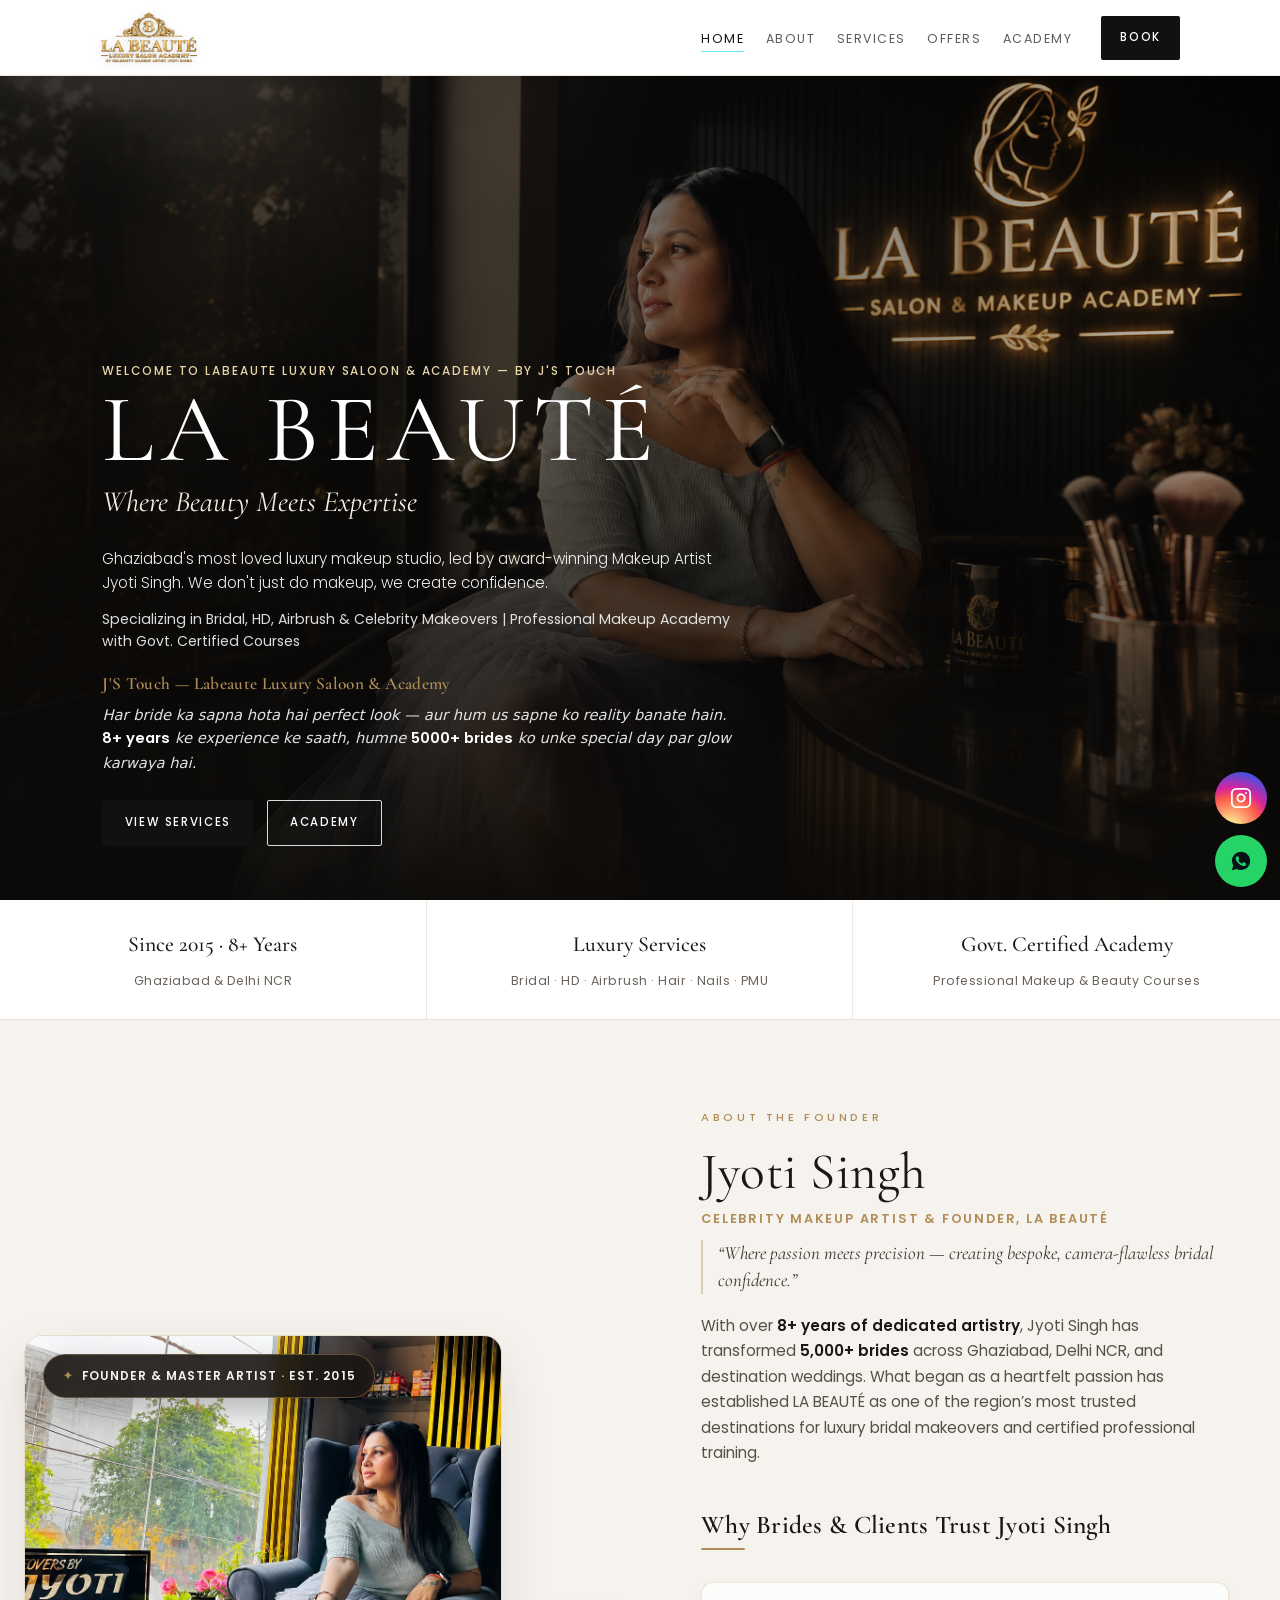
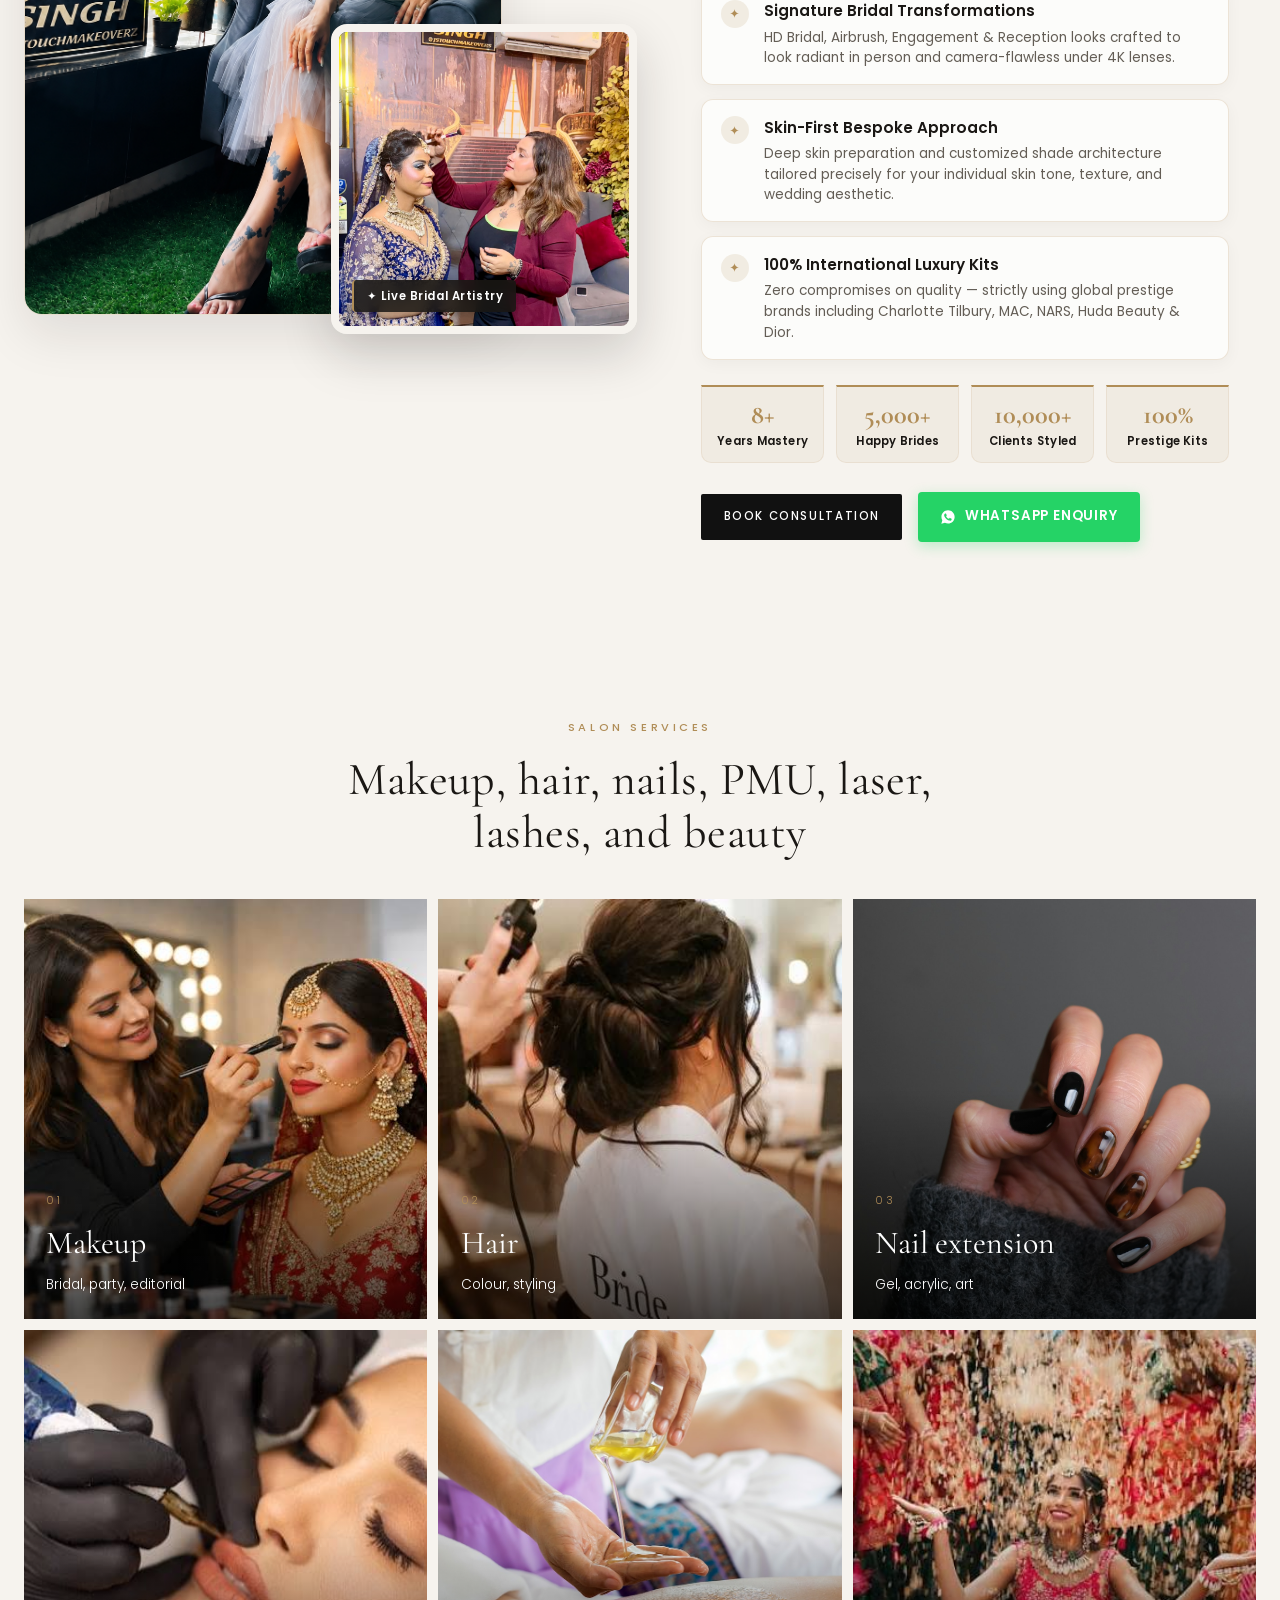
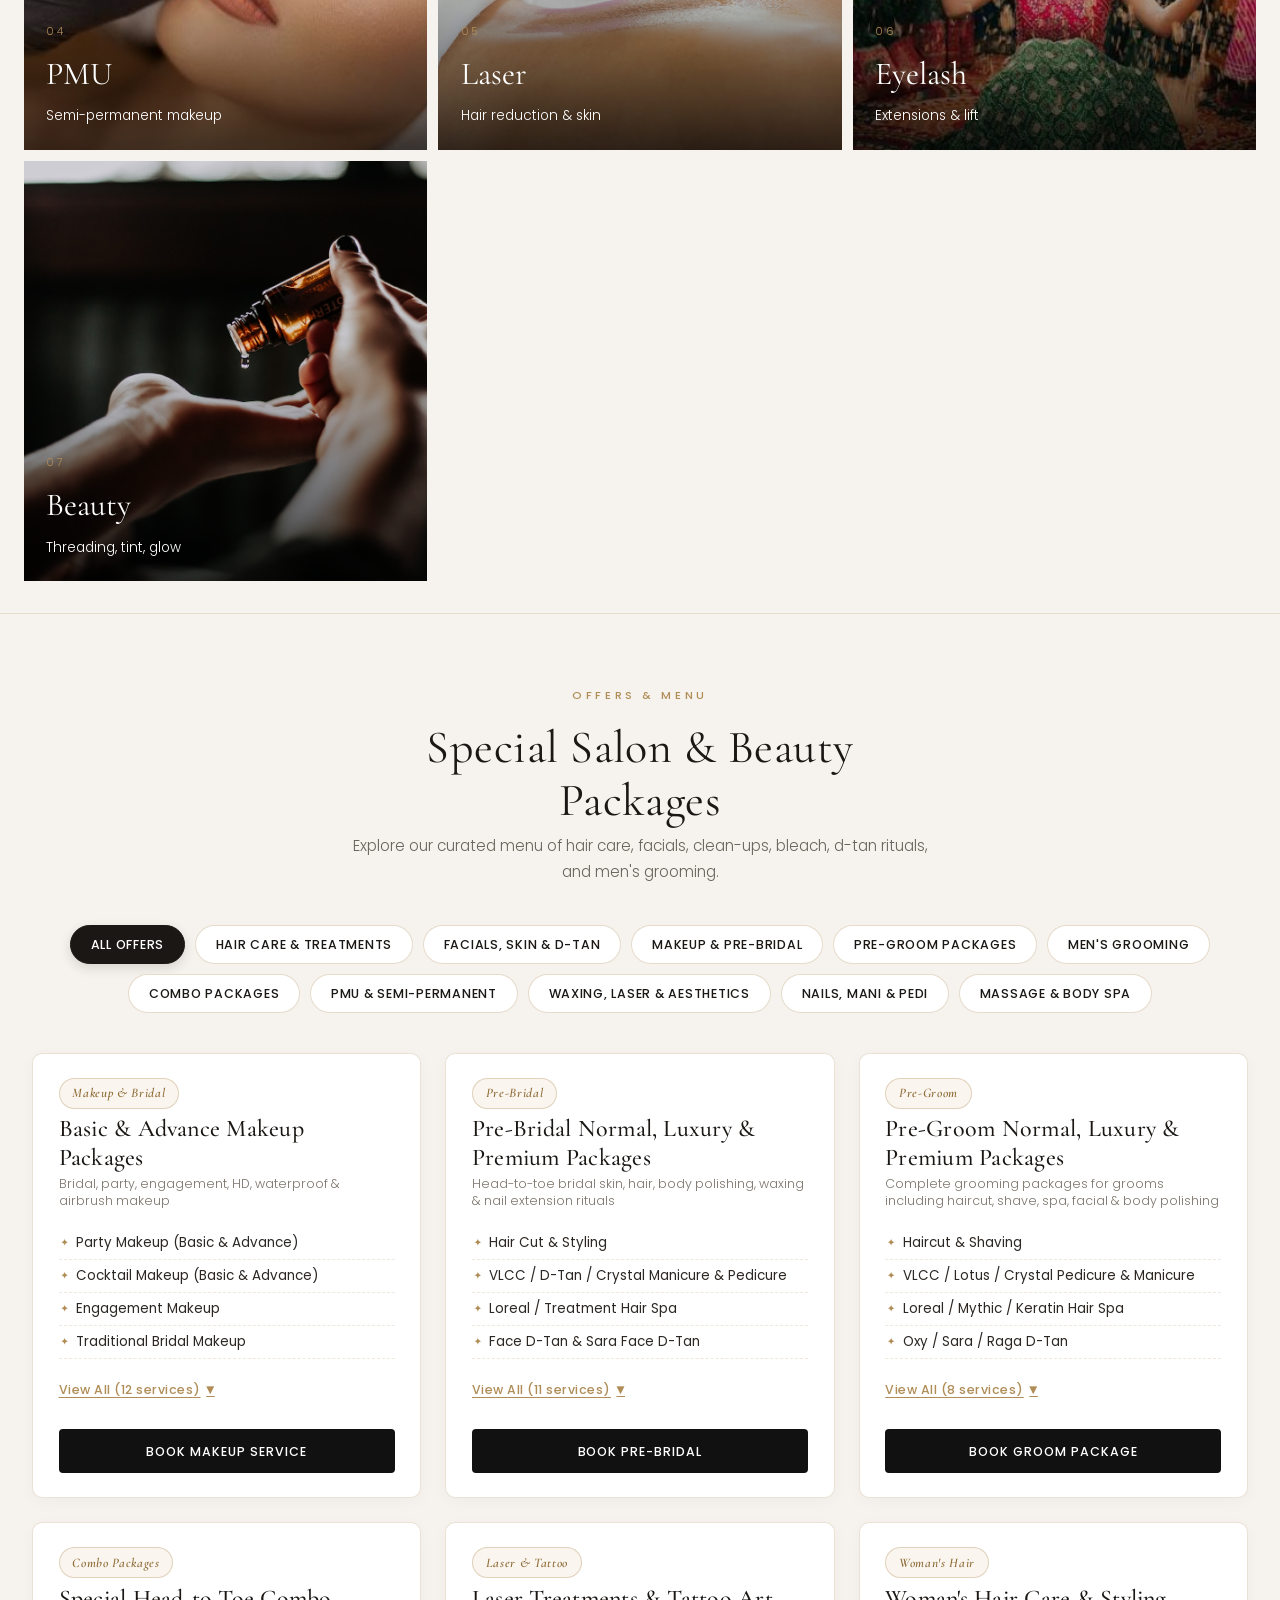
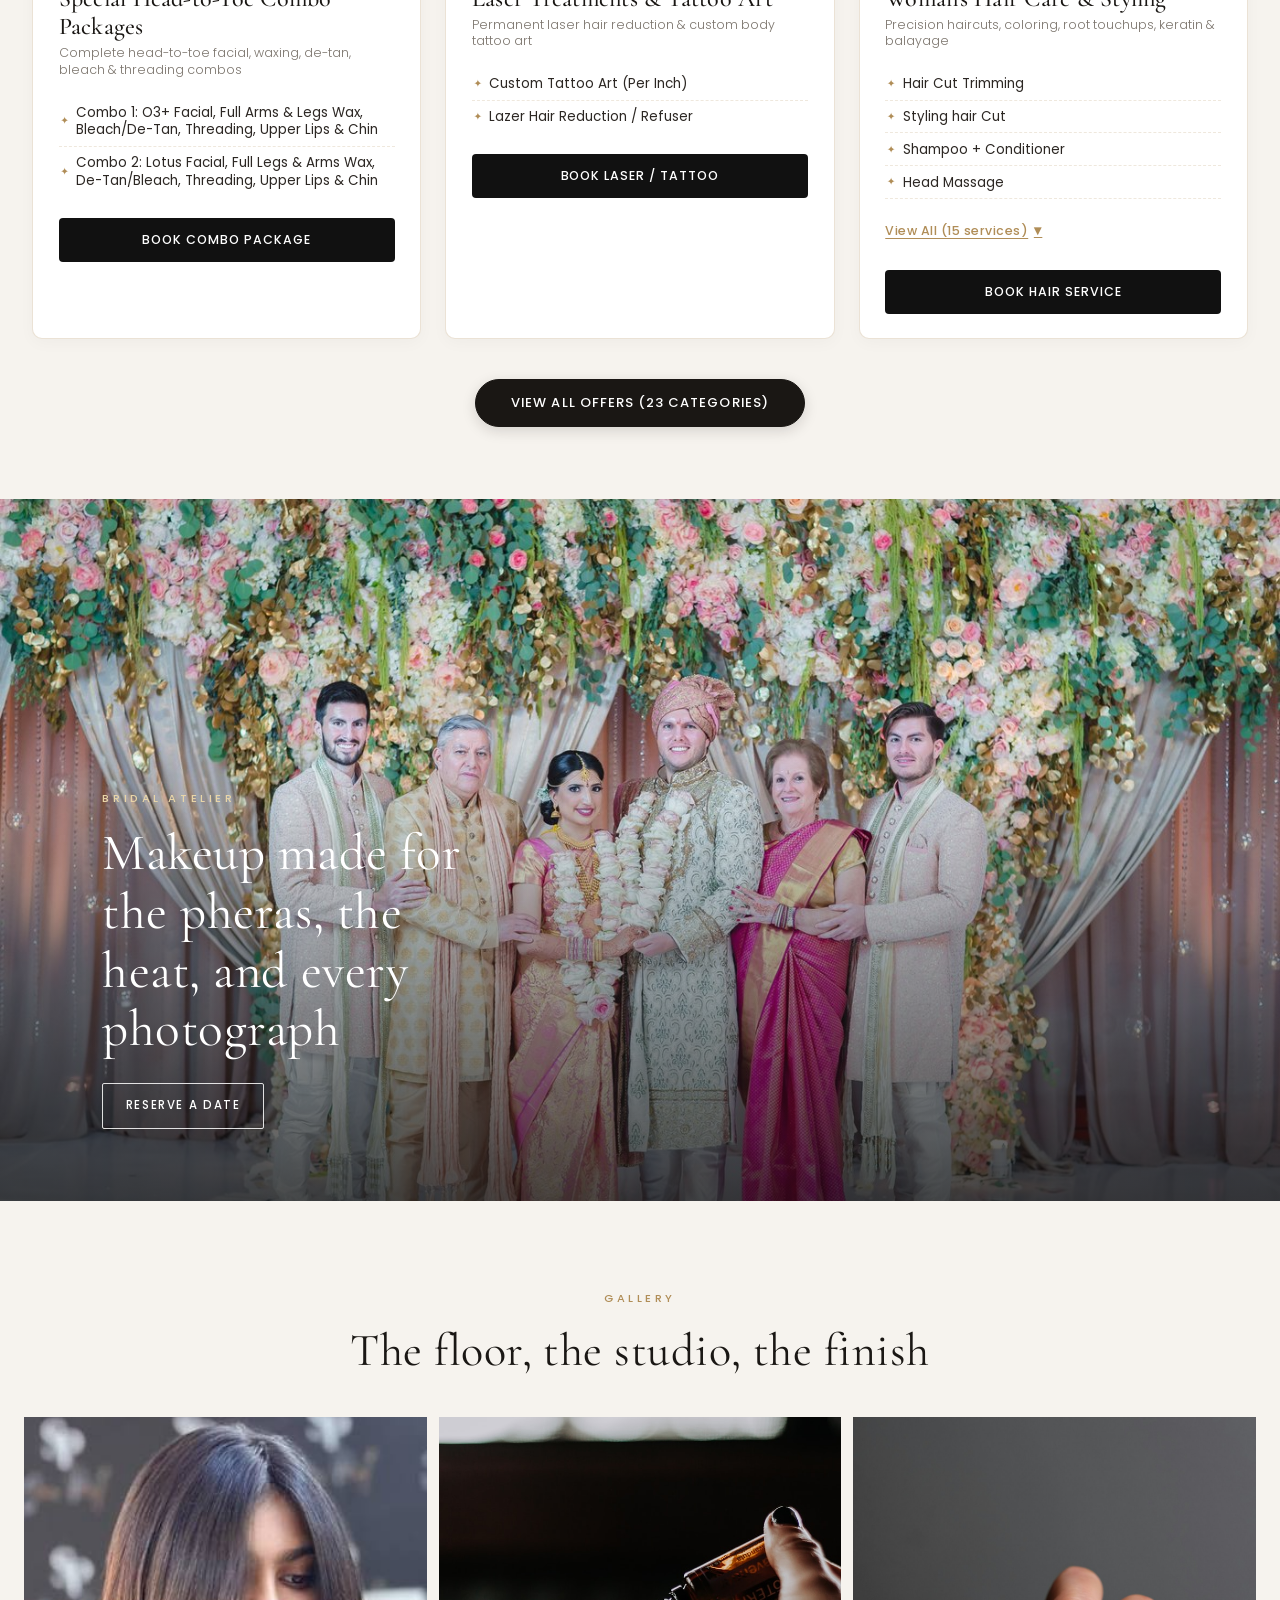
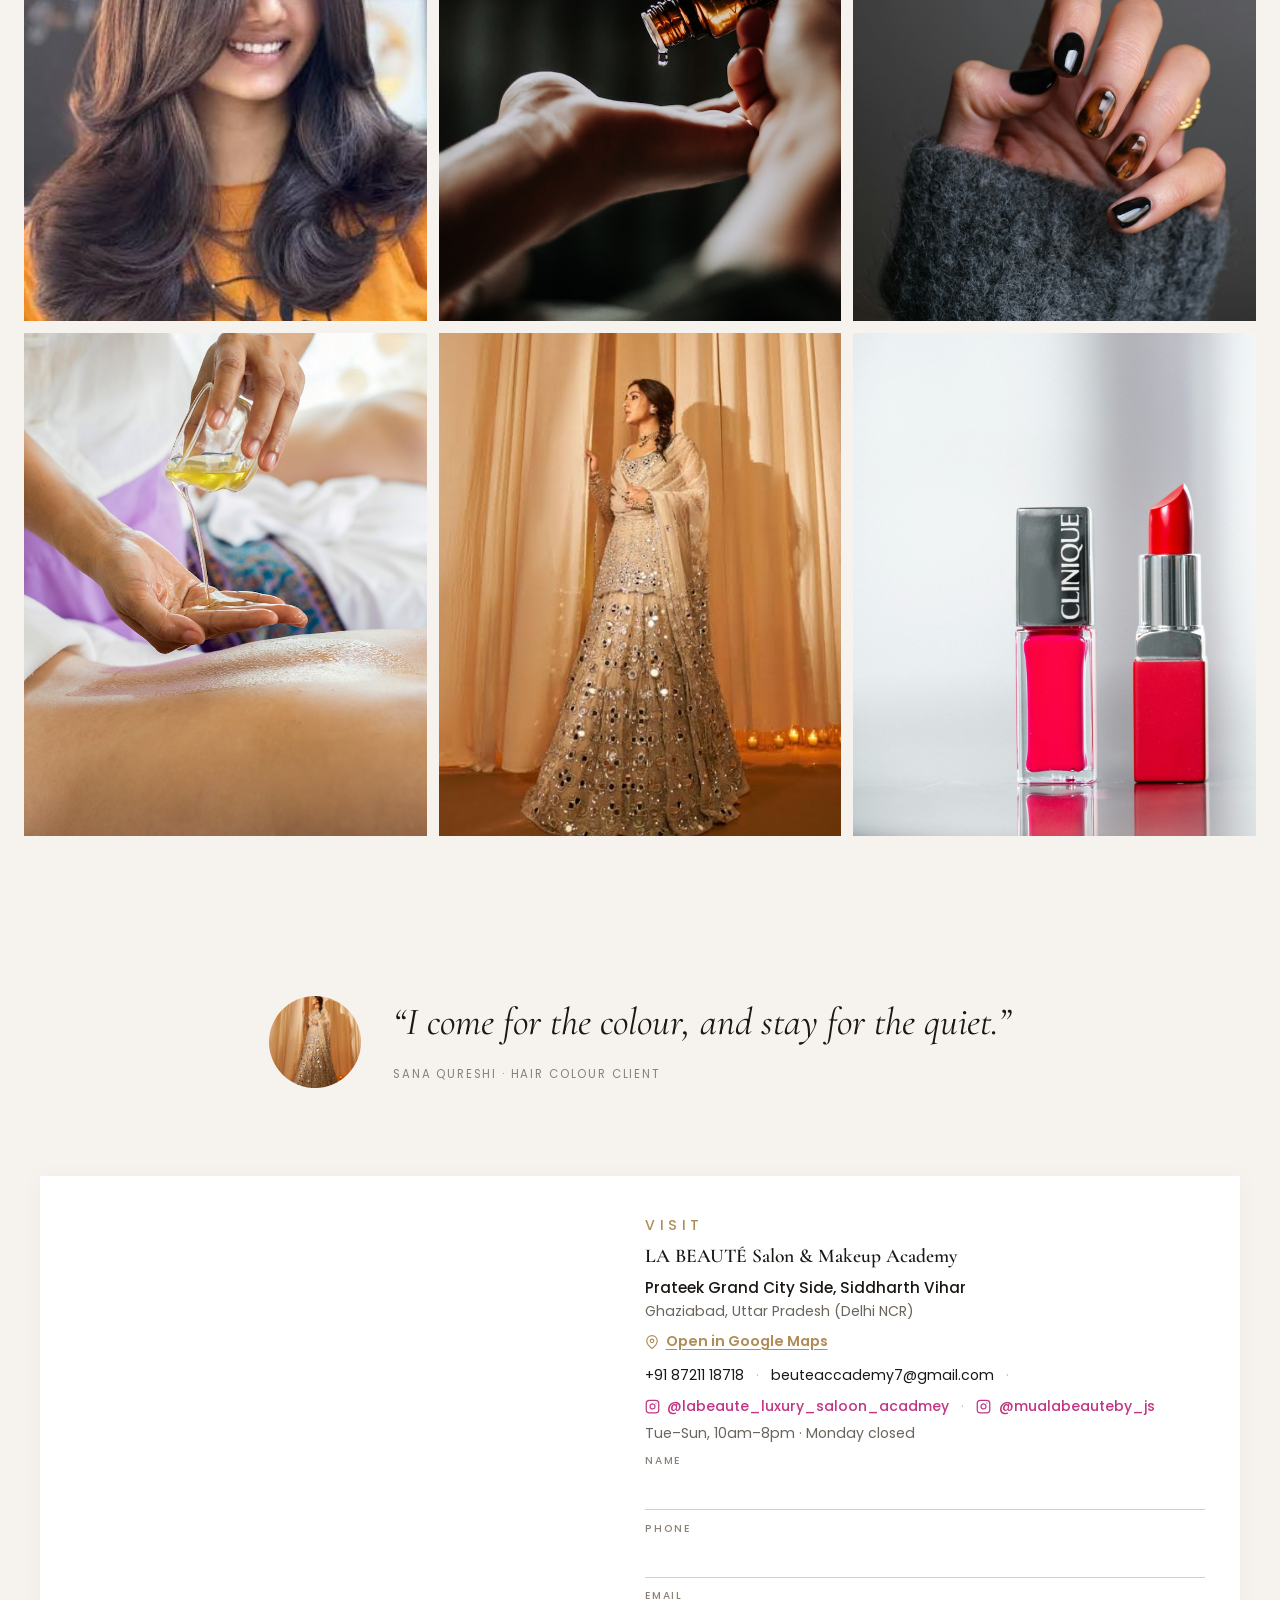
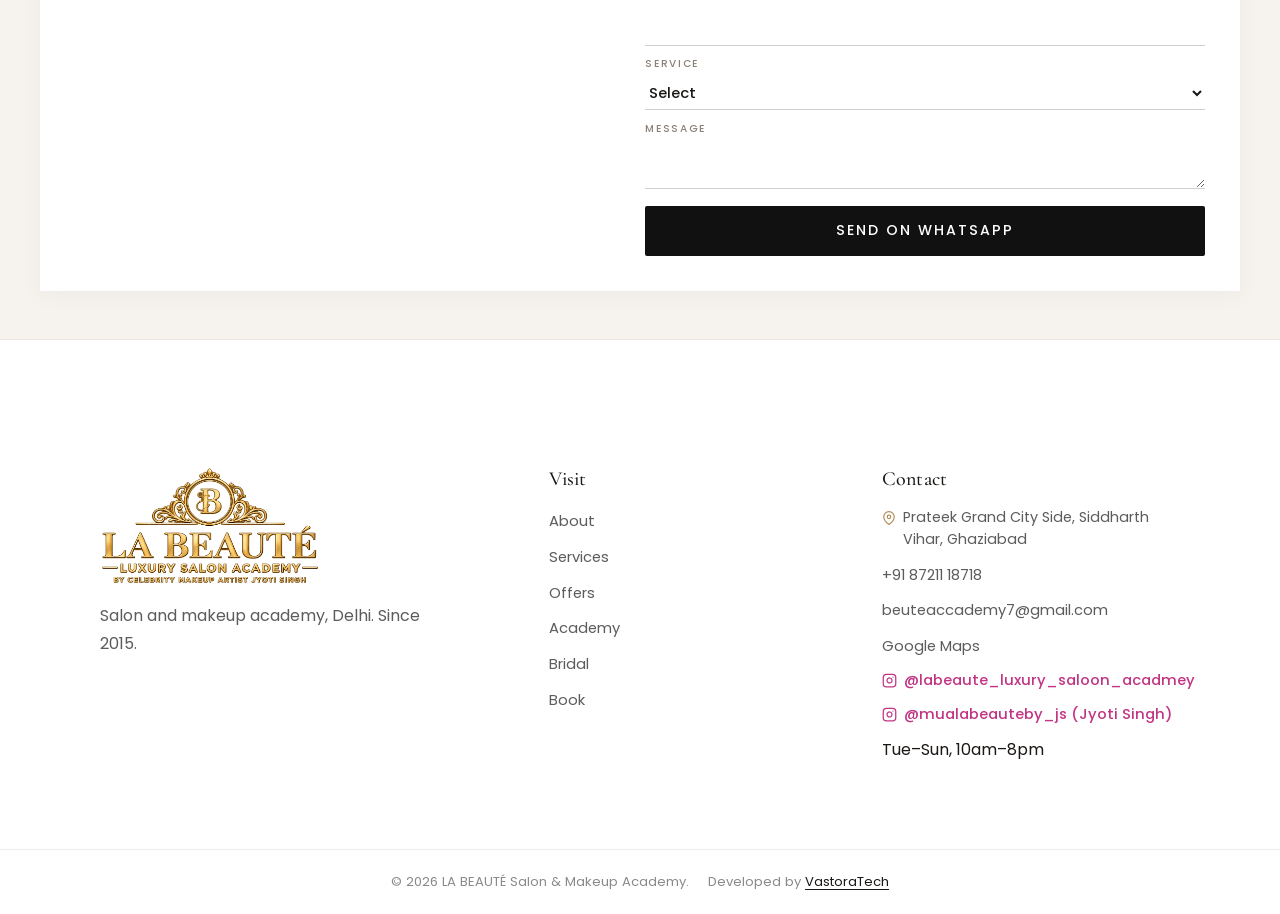
==== commit b932878c: "Remove floating google map card button from hero section and clean up map layout" ====
--- a/index.html
+++ b/index.html
@@ -812,19 +812,13 @@
         <iframe class="lux-map" title="LA BEAUTÉ on Google Maps"
           src="https://maps.google.com/maps?q=La%E2%80%99beauty%20luxury%20salon%20%26%20Academy%20Ghaziabad&amp;t=&amp;z=16&amp;ie=UTF8&amp;iwloc=&amp;output=embed" loading="lazy"
           referrerpolicy="no-referrer-when-downgrade" allowfullscreen></iframe>
-        <a class="lux-map-open-btn" href="https://www.google.com/maps/place/La%E2%80%99beauty+luxury+salon+%26+Academy/@28.647372,77.411829,17z/data=!3m1!4b1!4m6!3m5!1s0x390cf17f84acb3c9:0xa833065d935297d4!8m2!3d28.647372!4d77.411829" target="_blank" rel="noopener noreferrer">
-          <svg width="15" height="15" viewBox="0 0 24 24" fill="none" stroke="currentColor" stroke-width="2" stroke-linecap="round" stroke-linejoin="round" aria-hidden="true"><path d="M21 10c0 7-9 13-9 13s-9-6-9-13a9 9 0 0 1 18 0z"/><circle cx="12" cy="10" r="3"/></svg>
-          <span>Open Full Address in Google Maps ↗</span>
-        </a>
       </figure>
       <div class="lux-visit__panel">
         <p class="lux-kicker">Visit</p>
         <address class="lux-visit__address">
-          <a class="lux-loc__card-link" href="https://www.google.com/maps/place/La%E2%80%99beauty+luxury+salon+%26+Academy/@28.647372,77.411829,17z/data=!3m1!4b1!4m6!3m5!1s0x390cf17f84acb3c9:0xa833065d935297d4!8m2!3d28.647372!4d77.411829" target="_blank" rel="noopener noreferrer" title="Open address in Google Maps">
-            <strong>LA BEAUTÉ Salon &amp; Makeup Academy</strong><br>
-            <span class="lux-loc__street">Prateek Grand City Side, Siddharth Vihar</span><br>
-            <span class="lux-loc__city">Ghaziabad, Uttar Pradesh (Delhi NCR)</span>
-          </a><br>
+          <strong>LA BEAUTÉ Salon &amp; Makeup Academy</strong><br>
+          <span class="lux-loc__street">Prateek Grand City Side, Siddharth Vihar</span><br>
+          <span class="lux-loc__city">Ghaziabad, Uttar Pradesh (Delhi NCR)</span><br>
           <a class="lux-map-link" href="https://www.google.com/maps/place/La%E2%80%99beauty+luxury+salon+%26+Academy/@28.647372,77.411829,17z/data=!3m1!4b1!4m6!3m5!1s0x390cf17f84acb3c9:0xa833065d935297d4!8m2!3d28.647372!4d77.411829" target="_blank" rel="noopener noreferrer">
             <svg width="14" height="14" viewBox="0 0 24 24" fill="none" stroke="currentColor" stroke-width="2" stroke-linecap="round" stroke-linejoin="round" aria-hidden="true"><path d="M21 10c0 7-9 13-9 13s-9-6-9-13a9 9 0 0 1 18 0z"/><circle cx="12" cy="10" r="3"/></svg>
             <span>Open in Google Maps</span>
--- a/minimal.css
+++ b/minimal.css
@@ -881,54 +881,6 @@
 
 .lux-map-link:hover {
   color: #1a1714;
-}
-
-.lux-loc__card-link {
-  display: inline-block;
-  color: inherit !important;
-  text-decoration: none !important;
-  transition: opacity 0.2s ease;
-}
-
-.lux-loc__card-link:hover {
-  opacity: 0.85;
-}
-
-.lux-map-open-btn {
-  position: absolute;
-  bottom: 1.2rem;
-  left: 1.2rem;
-  z-index: 5;
-  display: inline-flex;
-  align-items: center;
-  gap: 0.5rem;
-  padding: 0.65rem 1.1rem;
-  background: #ffffff;
-  color: #1a1714 !important;
-  border: 1px solid rgba(26, 23, 20, 0.15);
-  border-radius: 6px;
-  font-size: 0.84rem;
-  font-weight: 600;
-  text-decoration: none;
-  box-shadow: 0 4px 16px rgba(0, 0, 0, 0.15);
-  transition: all 0.2s ease;
-}
-
-.lux-map-open-btn svg {
-  color: #b08d57;
-  flex-shrink: 0;
-}
-
-.lux-map-open-btn:hover {
-  background: #1a1714;
-  color: #ffffff !important;
-  border-color: #1a1714;
-  box-shadow: 0 6px 20px rgba(0, 0, 0, 0.25);
-  transform: translateY(-2px);
-}
-
-.lux-map-open-btn:hover svg {
-  color: #ffffff;
 }
 
 .footer__addr-item {
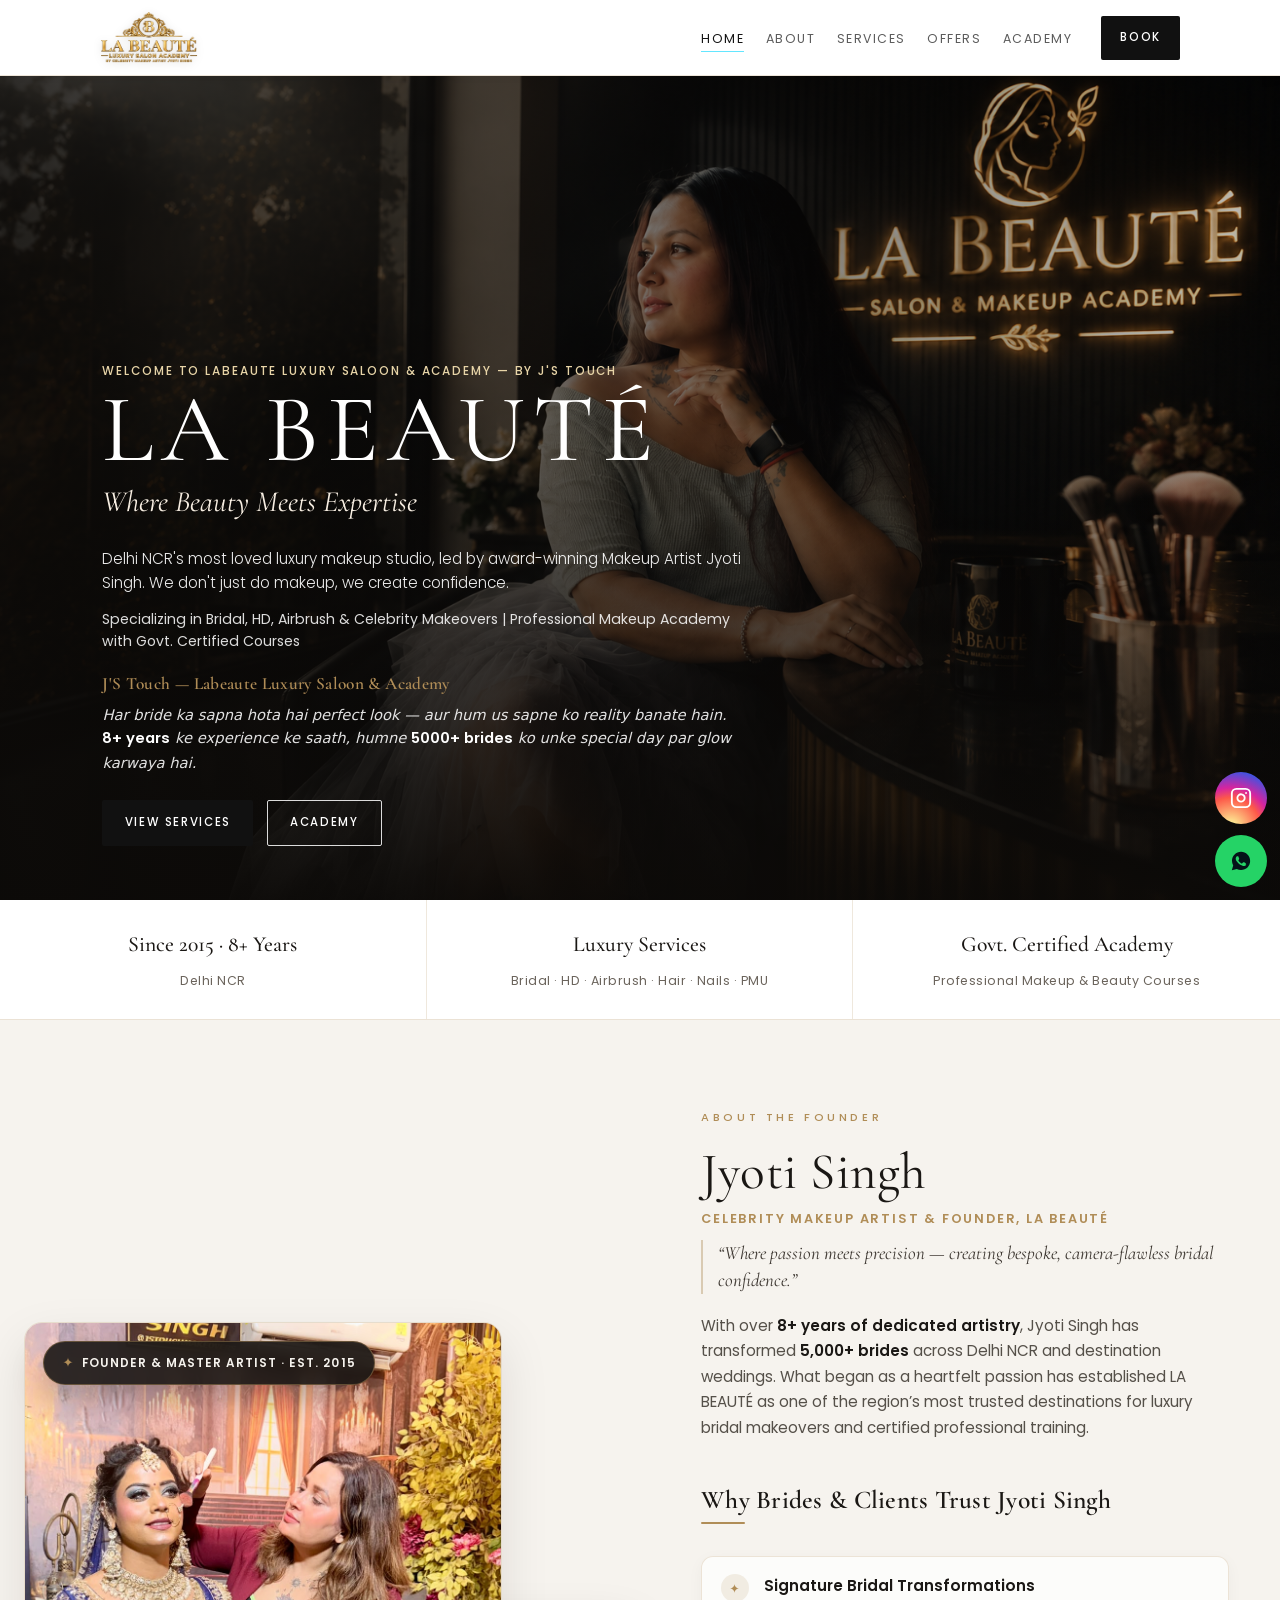
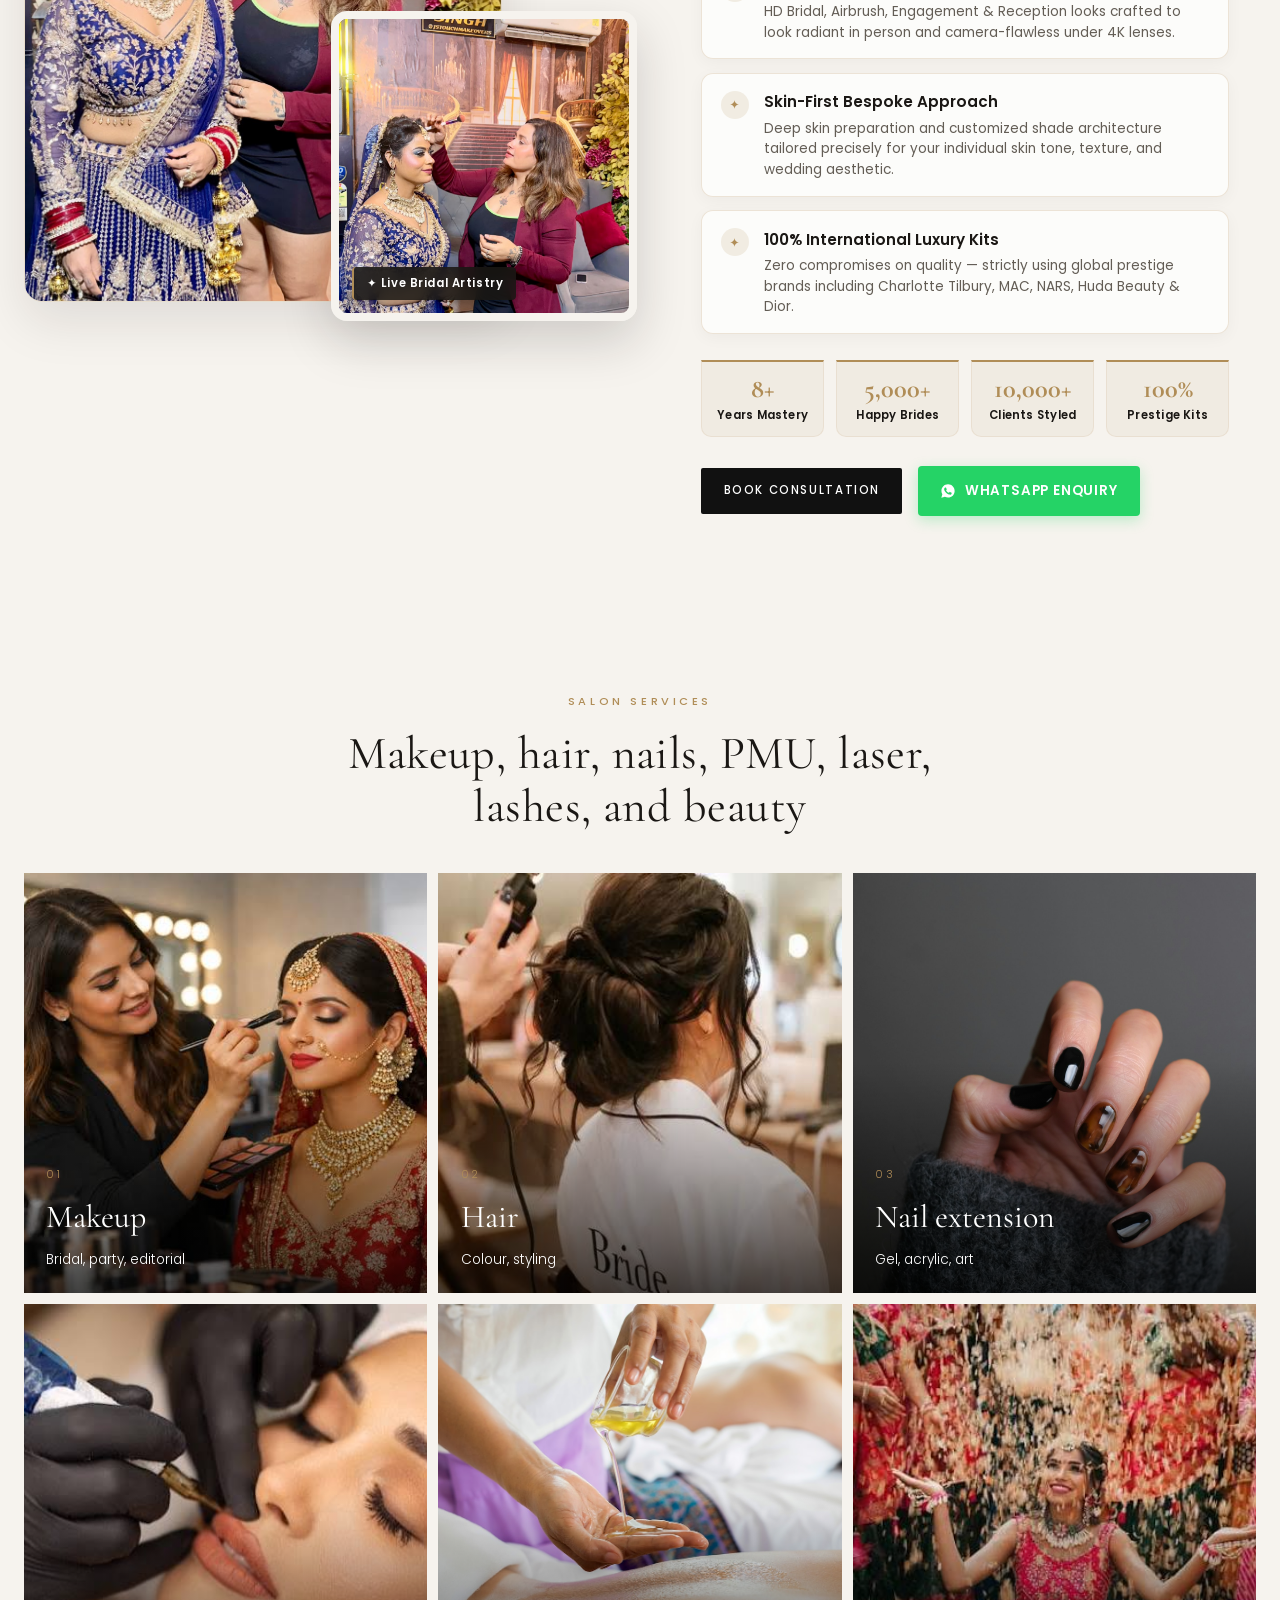
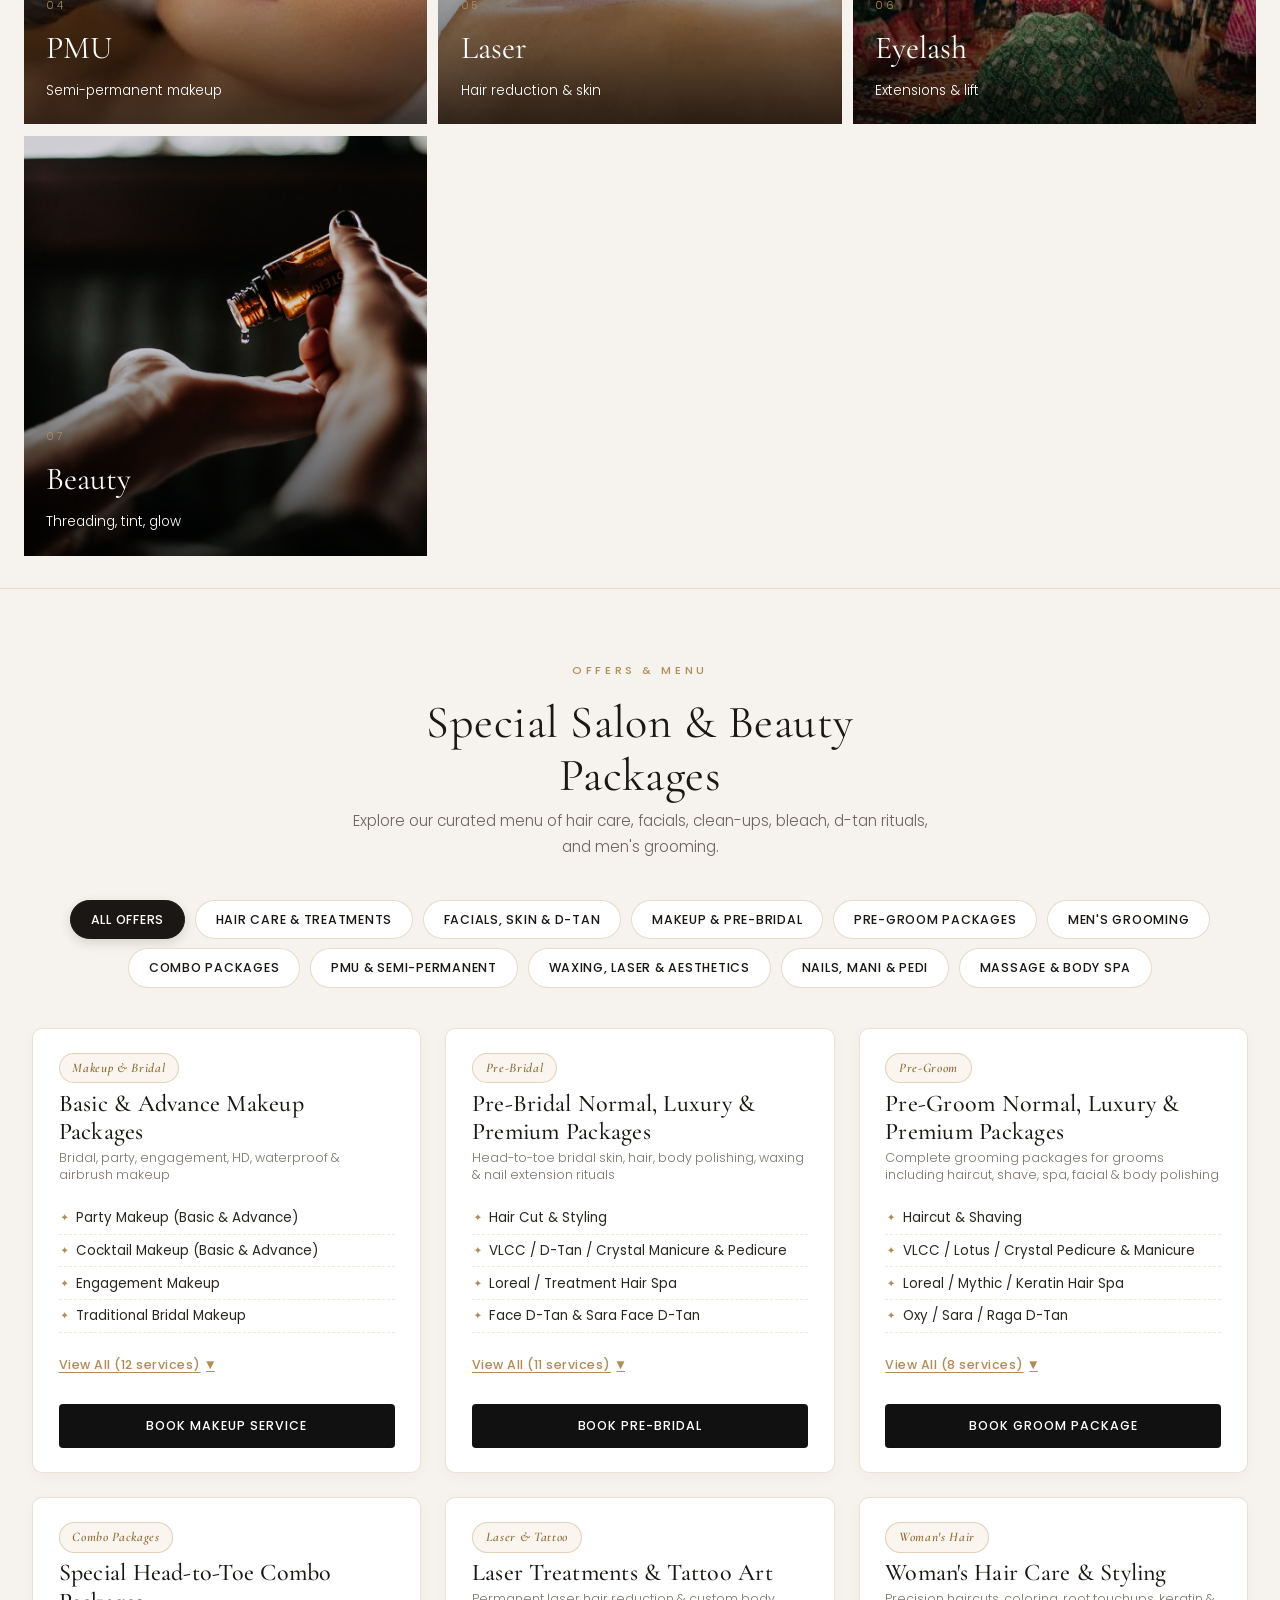
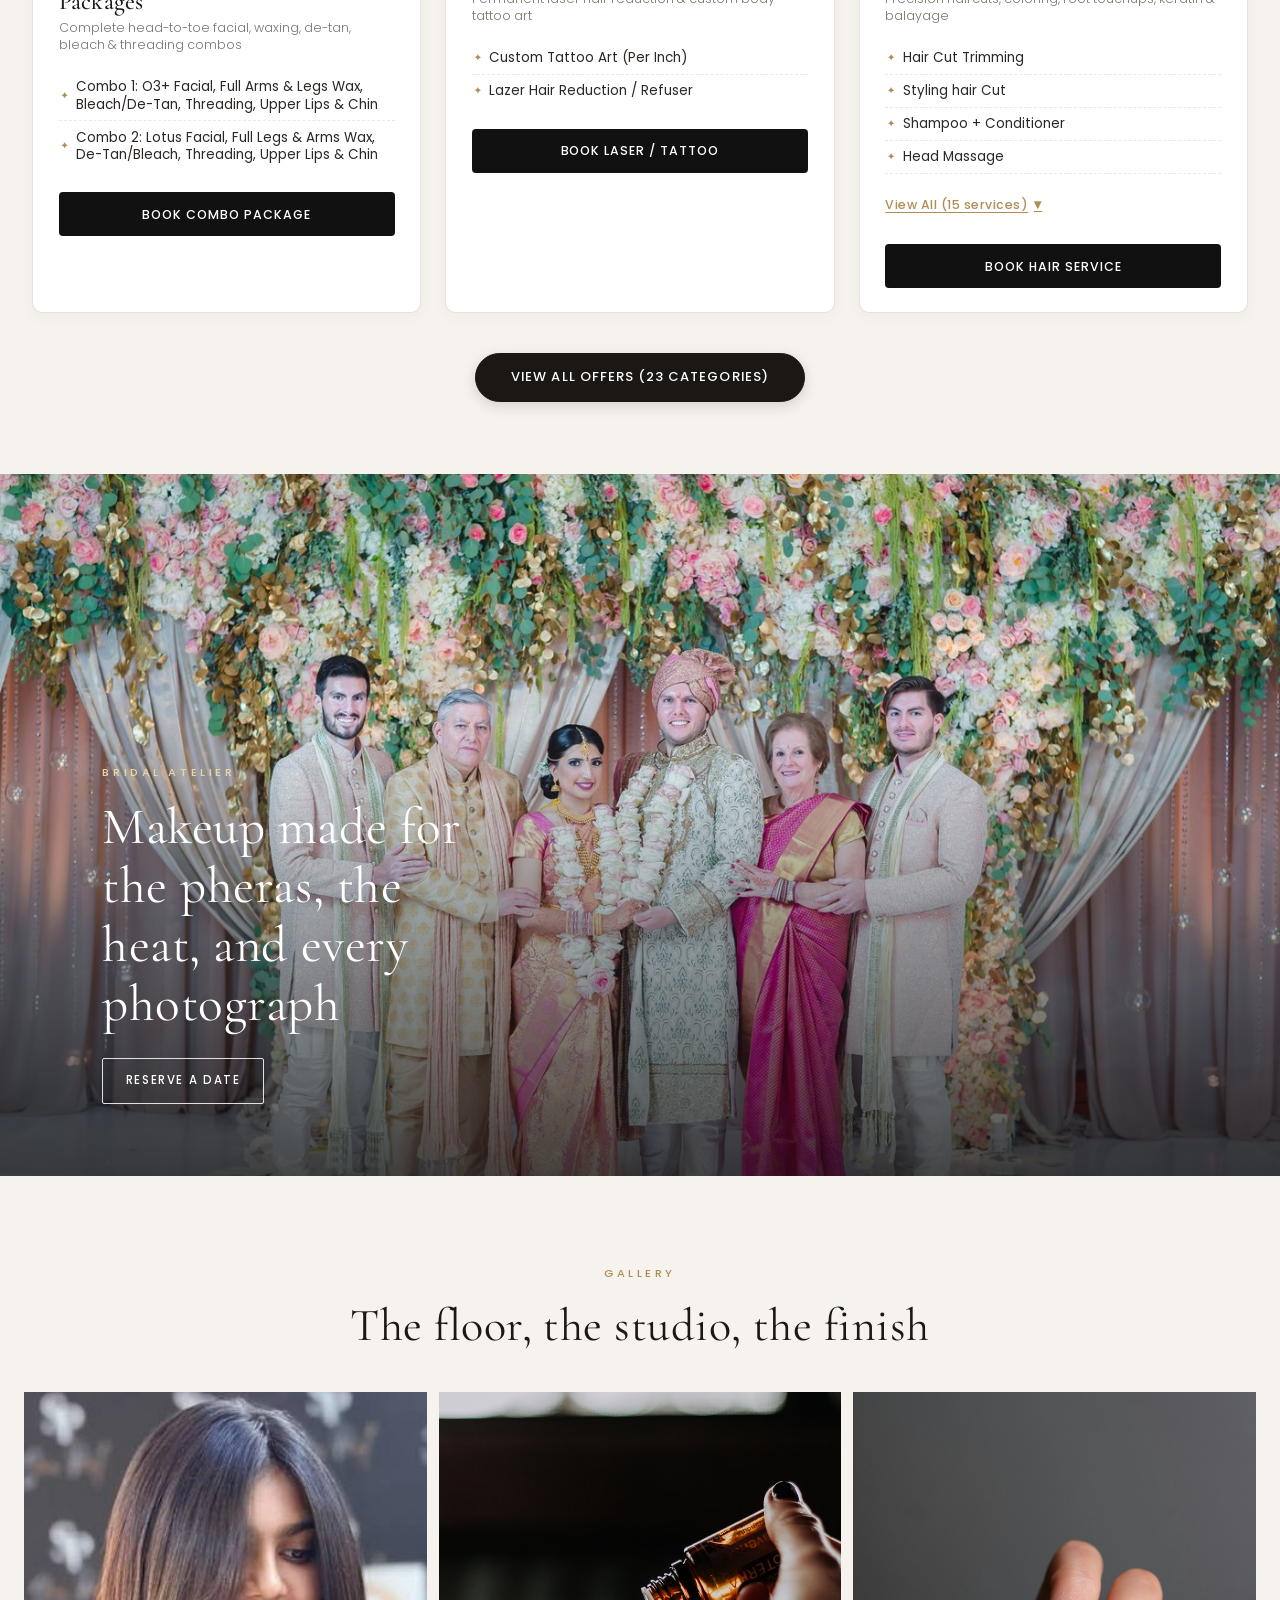
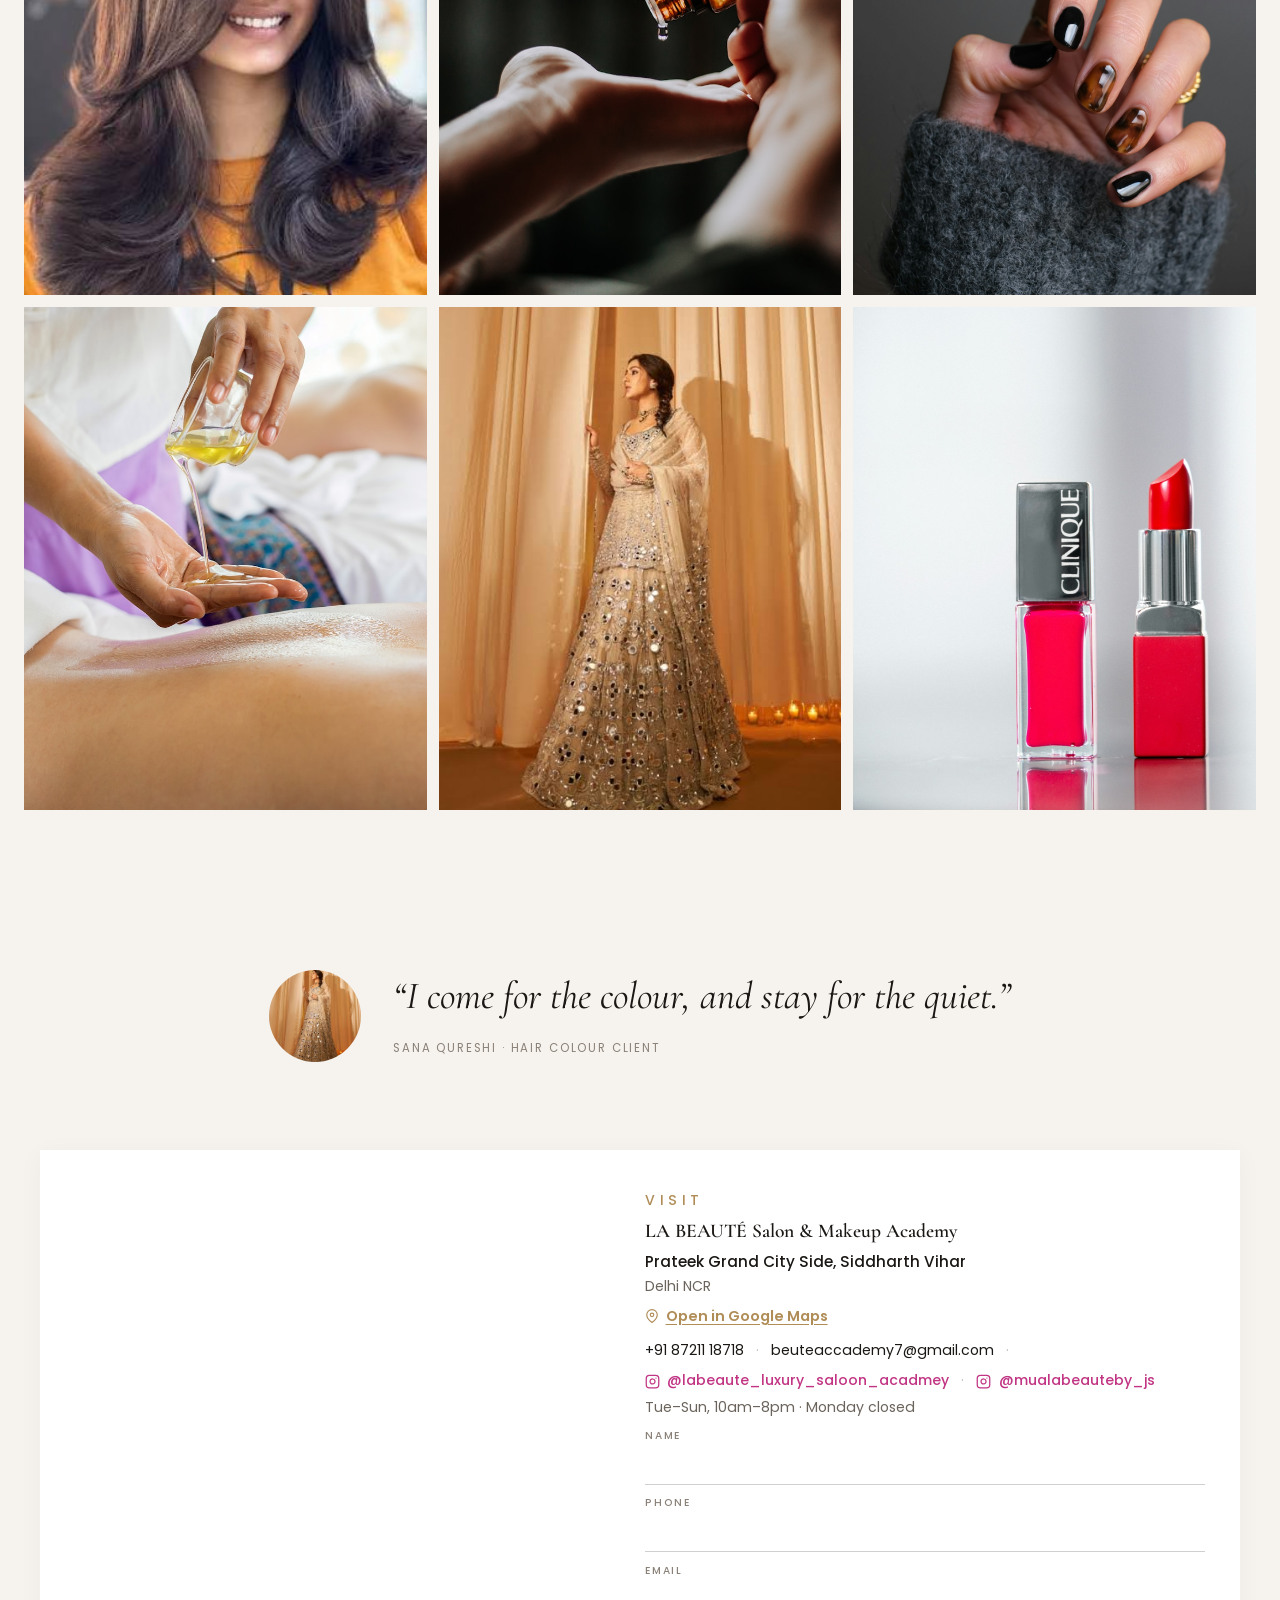
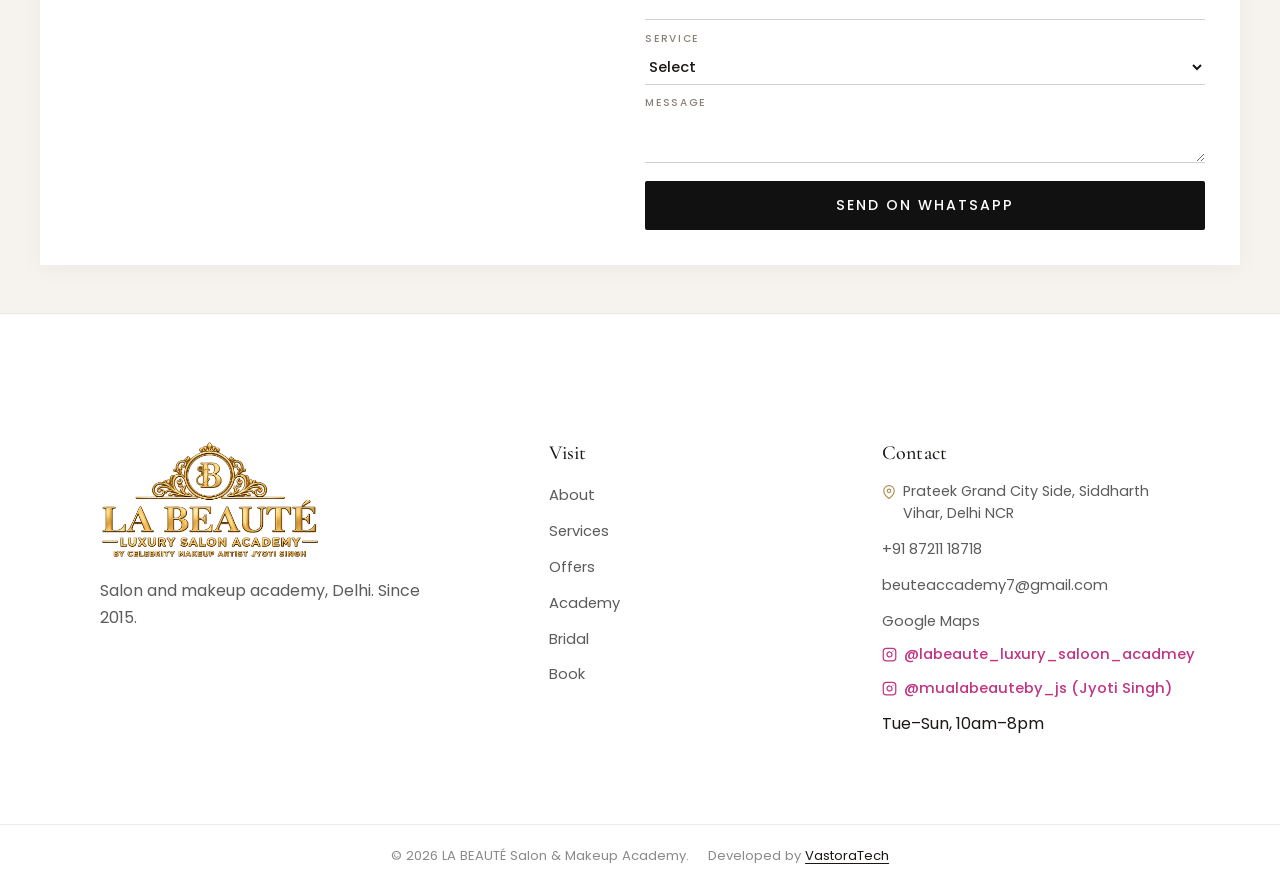
==== commit 463f1b3d: "Remove Ghaziabad references, use about.jpeg, fix mobile responsive layout" ====
--- a/index.html
+++ b/index.html
@@ -65,7 +65,7 @@
         <h1>LA BEAUTÉ</h1>
         <p class="lux-hero__sub">Where Beauty Meets Expertise</p>
         <p class="lux-hero__lede">
-          Ghaziabad's most loved luxury makeup studio, led by award-winning Makeup Artist Jyoti Singh. We don't just do
+          Delhi NCR's most loved luxury makeup studio, led by award-winning Makeup Artist Jyoti Singh. We don't just do
           makeup, we create confidence.
         </p>
         <p class="lux-hero__specialties">
@@ -88,7 +88,7 @@
     </section>
 
     <section class="lux-strip" aria-label="Highlights">
-      <p><strong>Since 2015 · 8+ Years</strong><span>Ghaziabad &amp; Delhi NCR</span></p>
+      <p><strong>Since 2015 · 8+ Years</strong><span>Delhi NCR</span></p>
       <p><strong>Luxury Services</strong><span>Bridal · HD · Airbrush · Hair · Nails · PMU</span></p>
       <p><strong>Govt. Certified Academy</strong><span>Professional Makeup &amp; Beauty Courses</span></p>
     </section>
@@ -100,7 +100,7 @@
           <span class="lux-about__badge-text">Founder &amp; Master Artist · Est. 2015</span>
         </div>
         <figure class="lux-about__main">
-          <img src="assets/images/jyoti.png" alt="Jyoti Singh, Founder &amp; Lead Celebrity Makeup Artist at LA BEAUTÉ" width="1280" height="1229"
+          <img src="assets/images/about.jpeg" alt="Jyoti Singh, Founder &amp; Lead Celebrity Makeup Artist at LA BEAUTÉ" width="1280" height="1229"
             loading="lazy" style="object-position: 68% 18%;">
         </figure>
         <figure class="lux-about__inset">
@@ -116,7 +116,7 @@
         <p class="lux-about__tag">“Where passion meets precision — creating bespoke, camera-flawless bridal confidence.”</p>
         
         <p class="lux-about__intro">
-          With over <strong>8+ years of dedicated artistry</strong>, Jyoti Singh has transformed <strong>5,000+ brides</strong> across Ghaziabad, Delhi NCR, and destination weddings. What began as a heartfelt passion has established LA BEAUTÉ as one of the region’s most trusted destinations for luxury bridal makeovers and certified professional training.
+          With over <strong>8+ years of dedicated artistry</strong>, Jyoti Singh has transformed <strong>5,000+ brides</strong> across Delhi NCR and destination weddings. What began as a heartfelt passion has established LA BEAUTÉ as one of the region’s most trusted destinations for luxury bridal makeovers and certified professional training.
         </p>
 
         <h3 class="lux-about__trust-title">Why Brides &amp; Clients Trust Jyoti Singh</h3>
@@ -810,7 +810,7 @@
     <section class="lux-visit" id="contact">
       <figure class="lux-visit__photo">
         <iframe class="lux-map" title="LA BEAUTÉ on Google Maps"
-          src="https://maps.google.com/maps?q=La%E2%80%99beauty%20luxury%20salon%20%26%20Academy%20Ghaziabad&amp;t=&amp;z=16&amp;ie=UTF8&amp;iwloc=&amp;output=embed" loading="lazy"
+          src="https://maps.google.com/maps?q=La%E2%80%99beauty%20luxury%20salon%20%26%20Academy%20Delhi%20NCR&amp;t=&amp;z=16&amp;ie=UTF8&amp;iwloc=&amp;output=embed" loading="lazy"
           referrerpolicy="no-referrer-when-downgrade" allowfullscreen></iframe>
       </figure>
       <div class="lux-visit__panel">
@@ -818,7 +818,7 @@
         <address class="lux-visit__address">
           <strong>LA BEAUTÉ Salon &amp; Makeup Academy</strong><br>
           <span class="lux-loc__street">Prateek Grand City Side, Siddharth Vihar</span><br>
-          <span class="lux-loc__city">Ghaziabad, Uttar Pradesh (Delhi NCR)</span><br>
+          <span class="lux-loc__city">Delhi NCR</span><br>
           <a class="lux-map-link" href="https://www.google.com/maps/place/La%E2%80%99beauty+luxury+salon+%26+Academy/@28.647372,77.411829,17z/data=!3m1!4b1!4m6!3m5!1s0x390cf17f84acb3c9:0xa833065d935297d4!8m2!3d28.647372!4d77.411829" target="_blank" rel="noopener noreferrer">
             <svg width="14" height="14" viewBox="0 0 24 24" fill="none" stroke="currentColor" stroke-width="2" stroke-linecap="round" stroke-linejoin="round" aria-hidden="true"><path d="M21 10c0 7-9 13-9 13s-9-6-9-13a9 9 0 0 1 18 0z"/><circle cx="12" cy="10" r="3"/></svg>
             <span>Open in Google Maps</span>
@@ -924,7 +924,7 @@
         <ul>
           <li class="footer__addr-item">
             <svg width="14" height="14" viewBox="0 0 24 24" fill="none" stroke="currentColor" stroke-width="2" stroke-linecap="round" stroke-linejoin="round" aria-hidden="true"><path d="M21 10c0 7-9 13-9 13s-9-6-9-13a9 9 0 0 1 18 0z"/><circle cx="12" cy="10" r="3"/></svg>
-            <span>Prateek Grand City Side, Siddharth Vihar, Ghaziabad</span>
+            <span>Prateek Grand City Side, Siddharth Vihar, Delhi NCR</span>
           </li>
           <li><a href="tel:+918721118718">+91 87211 18718</a></li>
           <li><a href="mailto:beuteaccademy7@gmail.com">beuteaccademy7@gmail.com</a></li>
--- a/minimal.css
+++ b/minimal.css
@@ -1158,7 +1158,9 @@
     min-height: 0;
     padding-bottom: 0;
     display: grid;
-    gap: 0.7rem;
+    grid-template-columns: 1fr 1fr;
+    gap: 0.6rem;
+    align-items: stretch;
   }
 
   .lux-about__main,
@@ -1168,30 +1170,45 @@
     height: auto;
     right: auto;
     bottom: auto;
+    border-radius: 12px;
     border: 0;
-    box-shadow: none;
+    box-shadow: 0 8px 24px rgba(26, 23, 20, 0.12);
+    overflow: hidden;
   }
 
   .lux-about__main {
-    aspect-ratio: 4 / 5;
+    aspect-ratio: 3 / 4;
     height: auto;
-    max-height: 420px;
+    max-height: 260px;
   }
 
   .lux-about__inset {
-    aspect-ratio: 4 / 3;
+    aspect-ratio: 3 / 4;
     height: auto;
-    max-height: 220px;
+    max-height: 260px;
   }
 
   .lux-about__badge {
-    left: 0.75rem !important;
-    top: 0.75rem !important;
-    padding: 0.4rem 0.8rem !important;
+    left: 0.5rem !important;
+    top: 0.5rem !important;
+    padding: 0.3rem 0.6rem !important;
+    gap: 0.3rem !important;
+  }
+
+  .lux-about__badge-star {
+    font-size: 0.6rem !important;
   }
 
   .lux-about__badge-text {
-    font-size: 0.68rem !important;
+    font-size: 0.55rem !important;
+    letter-spacing: 0.05em !important;
+  }
+
+  .lux-about__inset-badge {
+    font-size: 0.6rem !important;
+    padding: 0.3rem 0.55rem !important;
+    bottom: 0.5rem !important;
+    left: 0.5rem !important;
   }
 
   .lux-about__stats-grid {
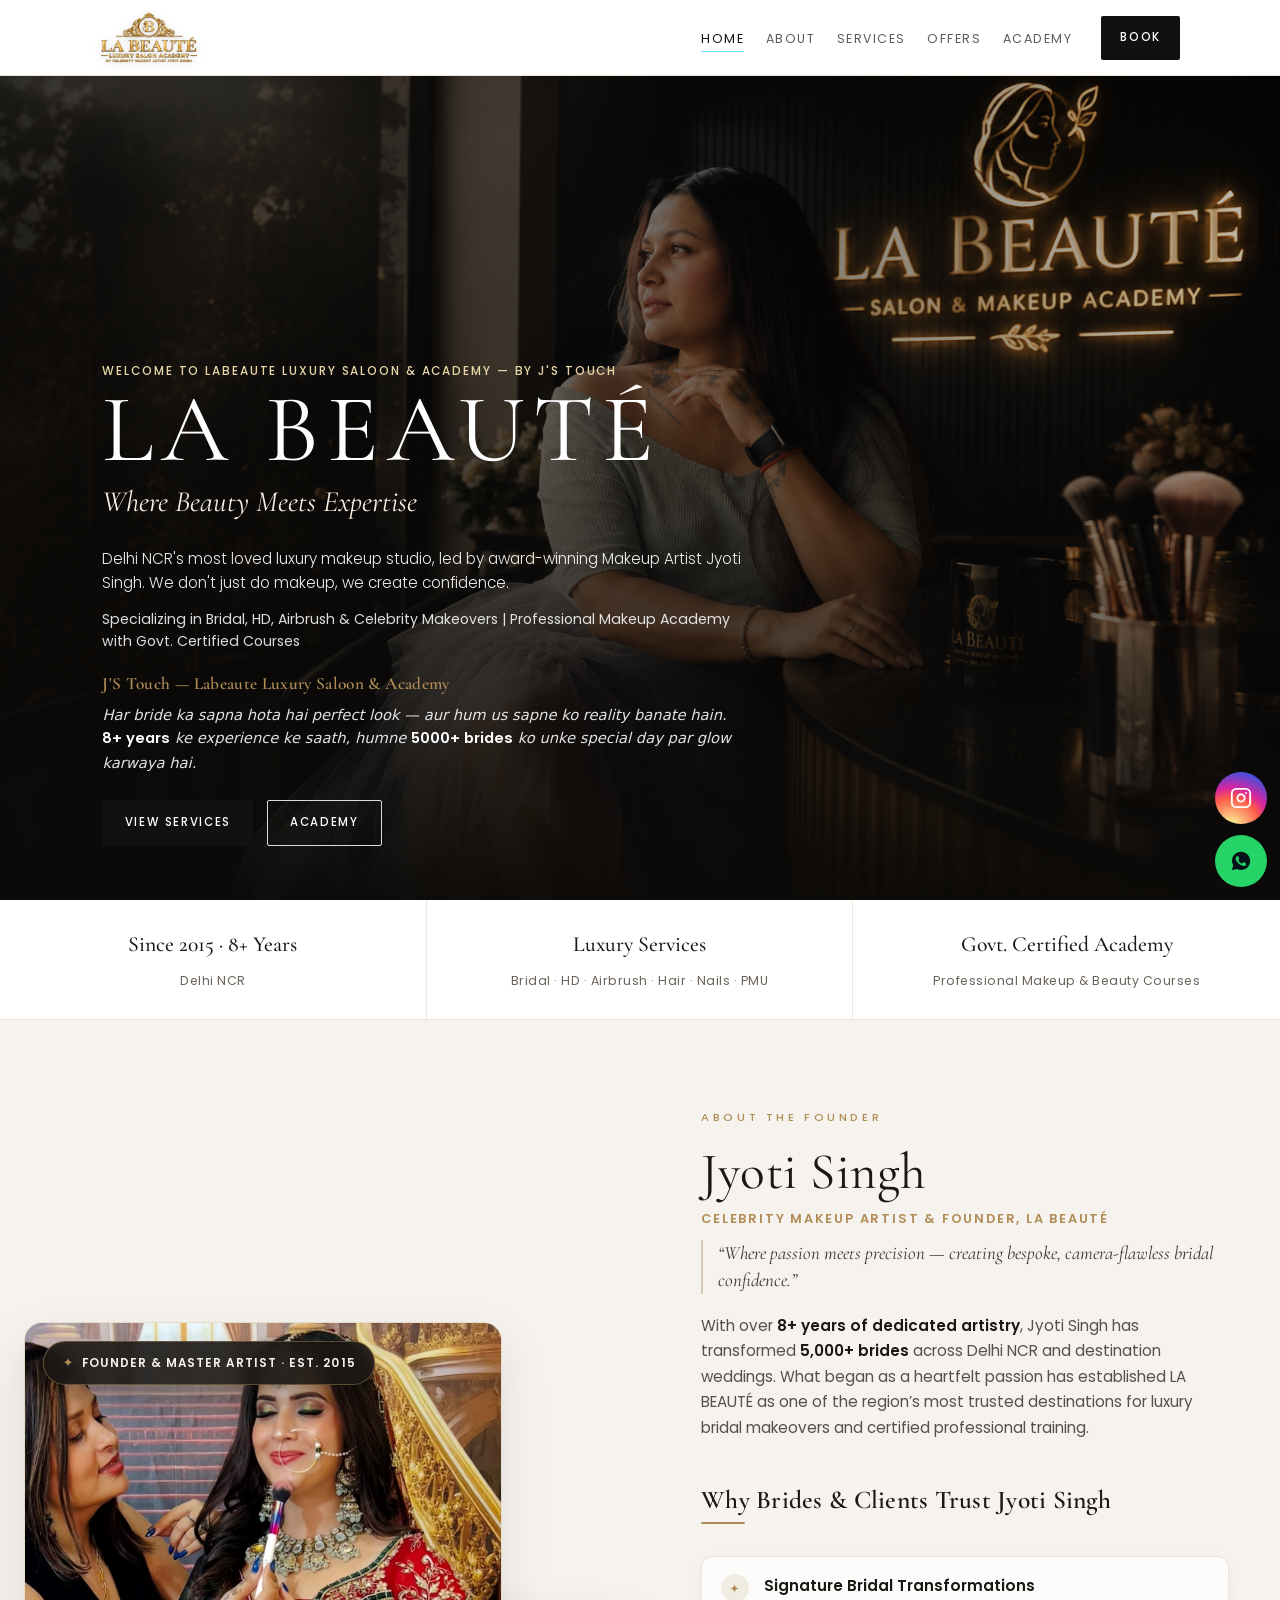
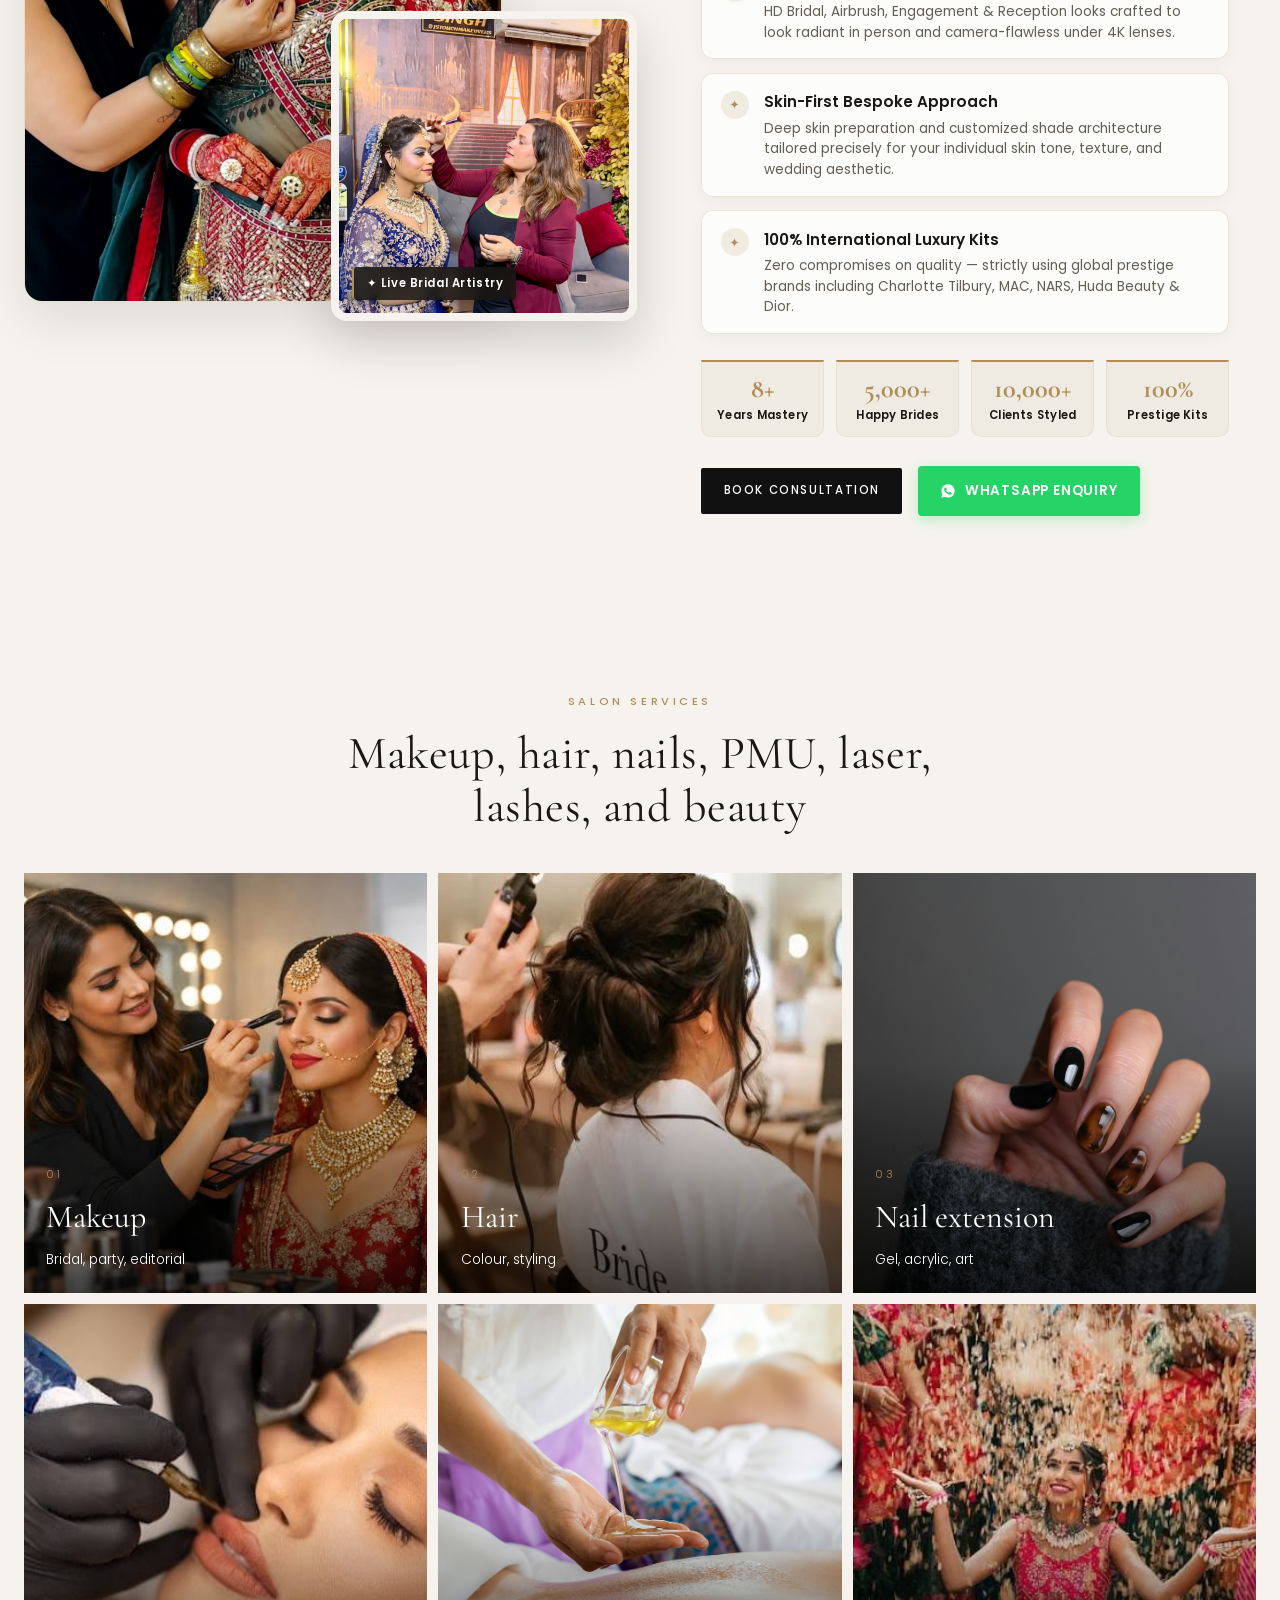
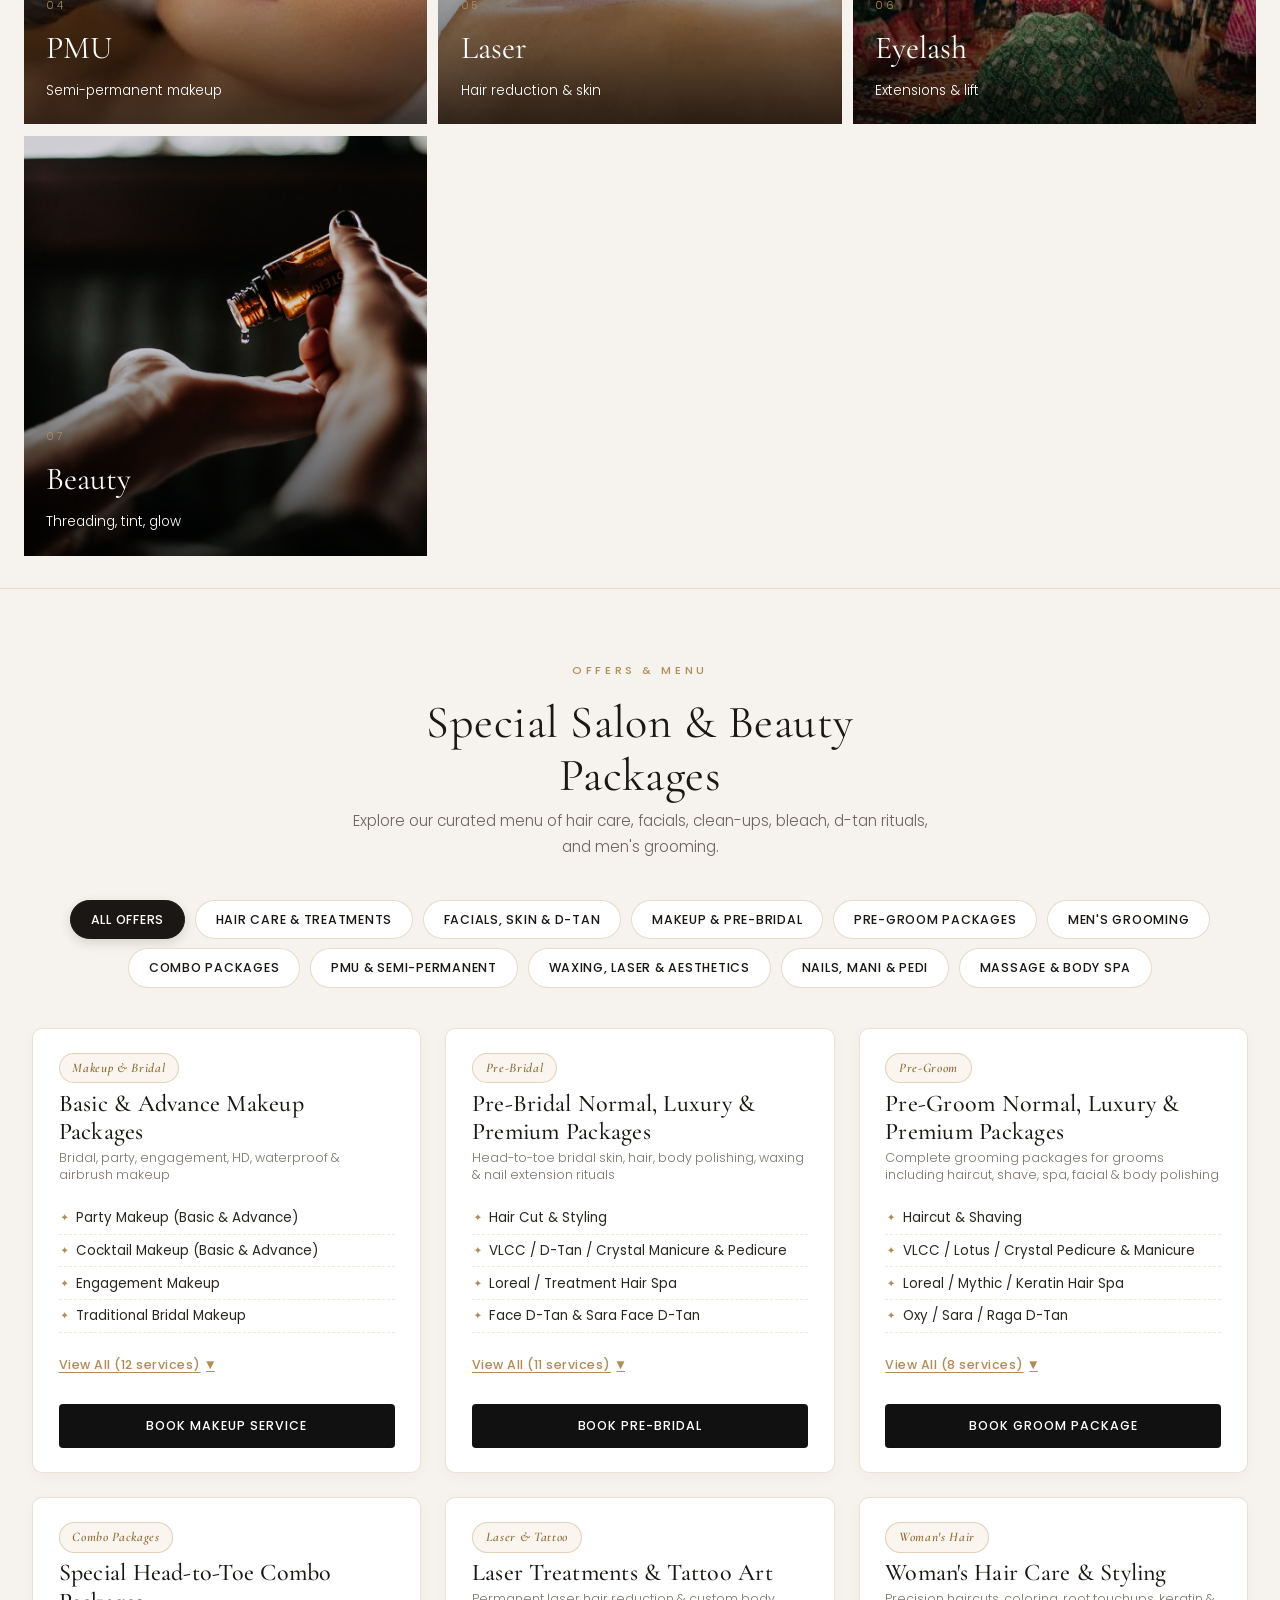
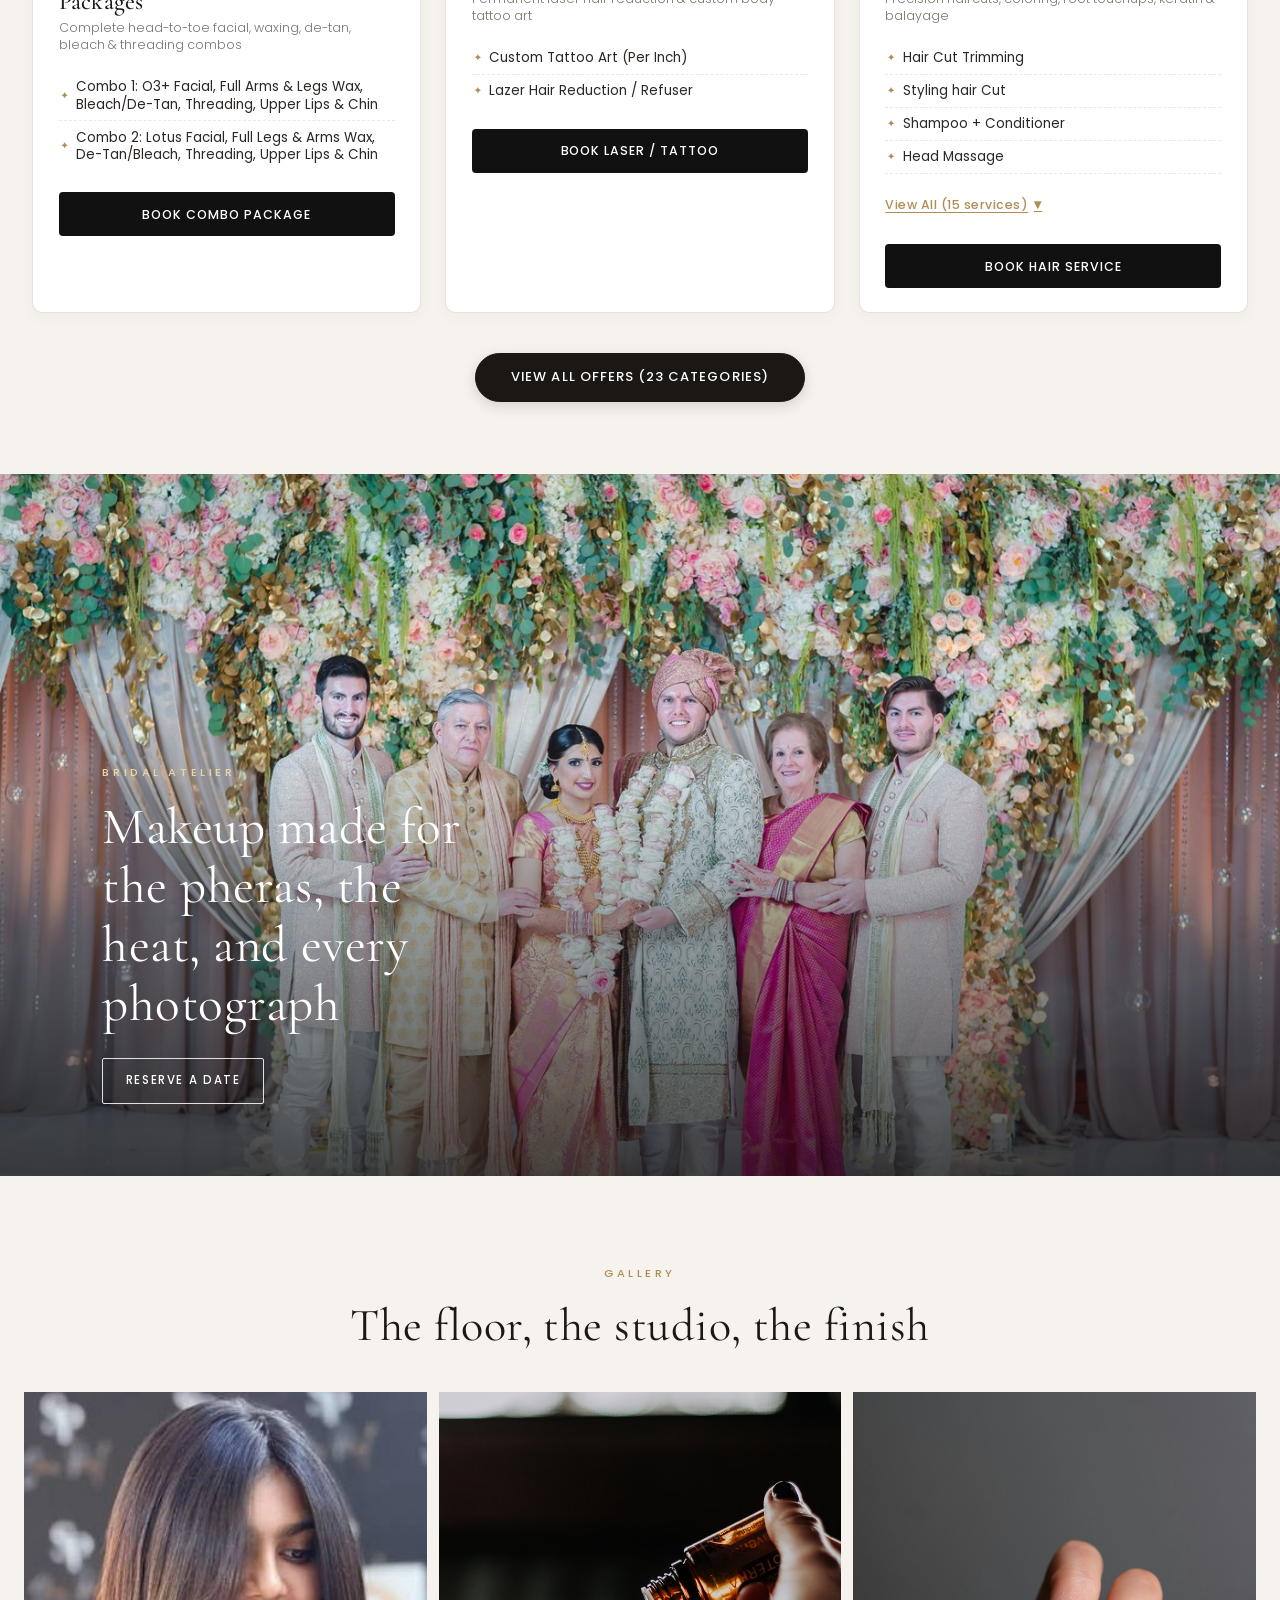
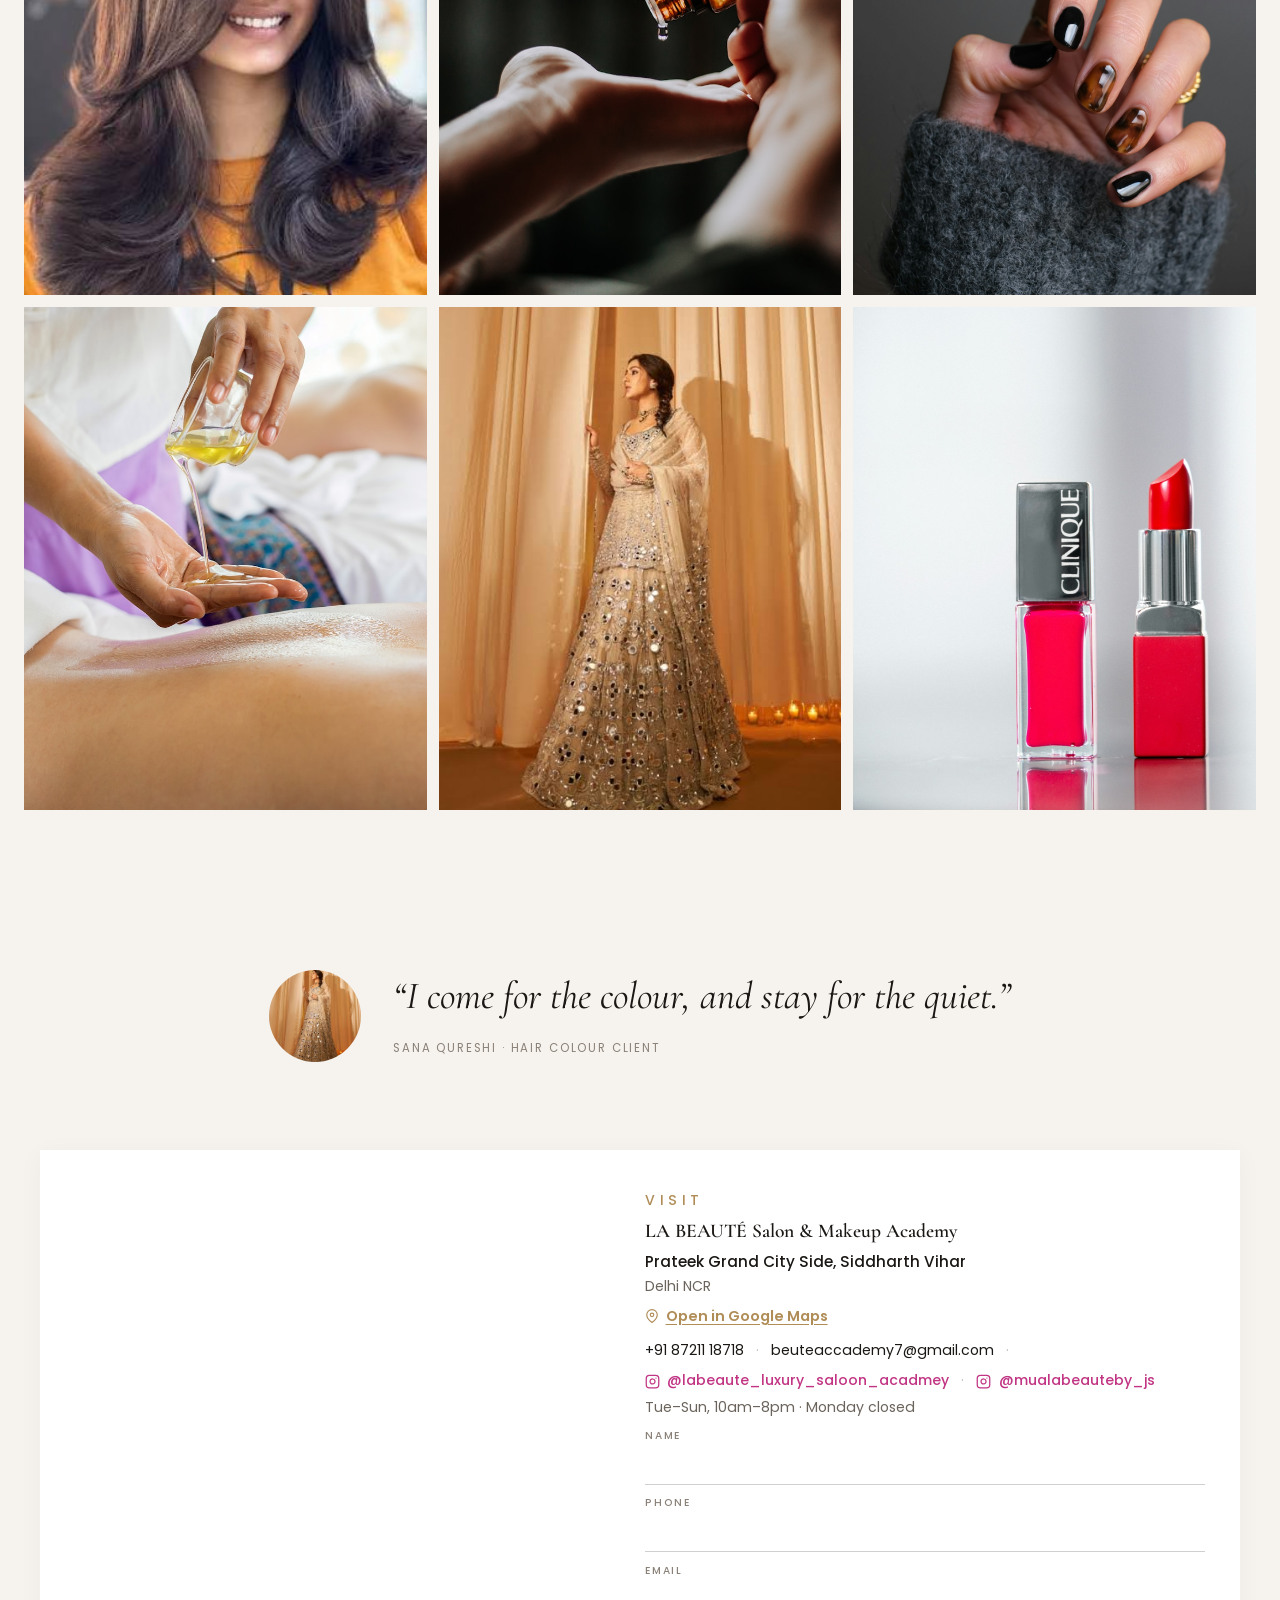
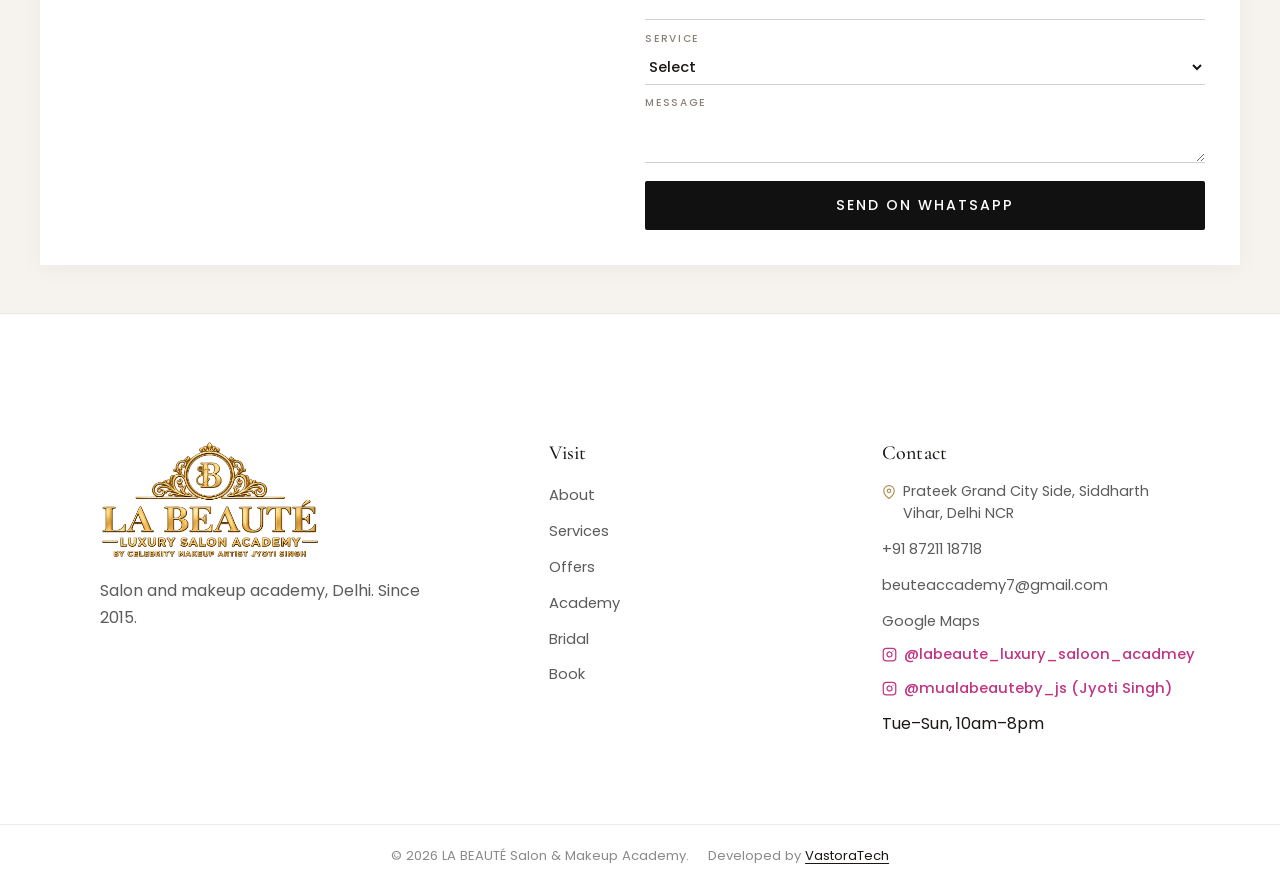
==== commit c1d88a69: "Update founder about section main card image to bridal makeup photo" ====
--- a/index.html
+++ b/index.html
@@ -100,8 +100,8 @@
           <span class="lux-about__badge-text">Founder &amp; Master Artist · Est. 2015</span>
         </div>
         <figure class="lux-about__main">
-          <img src="assets/images/about.jpeg" alt="Jyoti Singh, Founder &amp; Lead Celebrity Makeup Artist at LA BEAUTÉ" width="1280" height="1229"
-            loading="lazy" style="object-position: 68% 18%;">
+          <img src="assets/images/about-bridal.jpg" alt="Jyoti Singh, Founder &amp; Lead Celebrity Makeup Artist at LA BEAUTÉ" width="1280" height="1229"
+            loading="lazy" style="object-position: center 15%;">
         </figure>
         <figure class="lux-about__inset">
           <img src="assets/images/about1.jpeg" alt="Jyoti Singh executing signature bridal transformation"
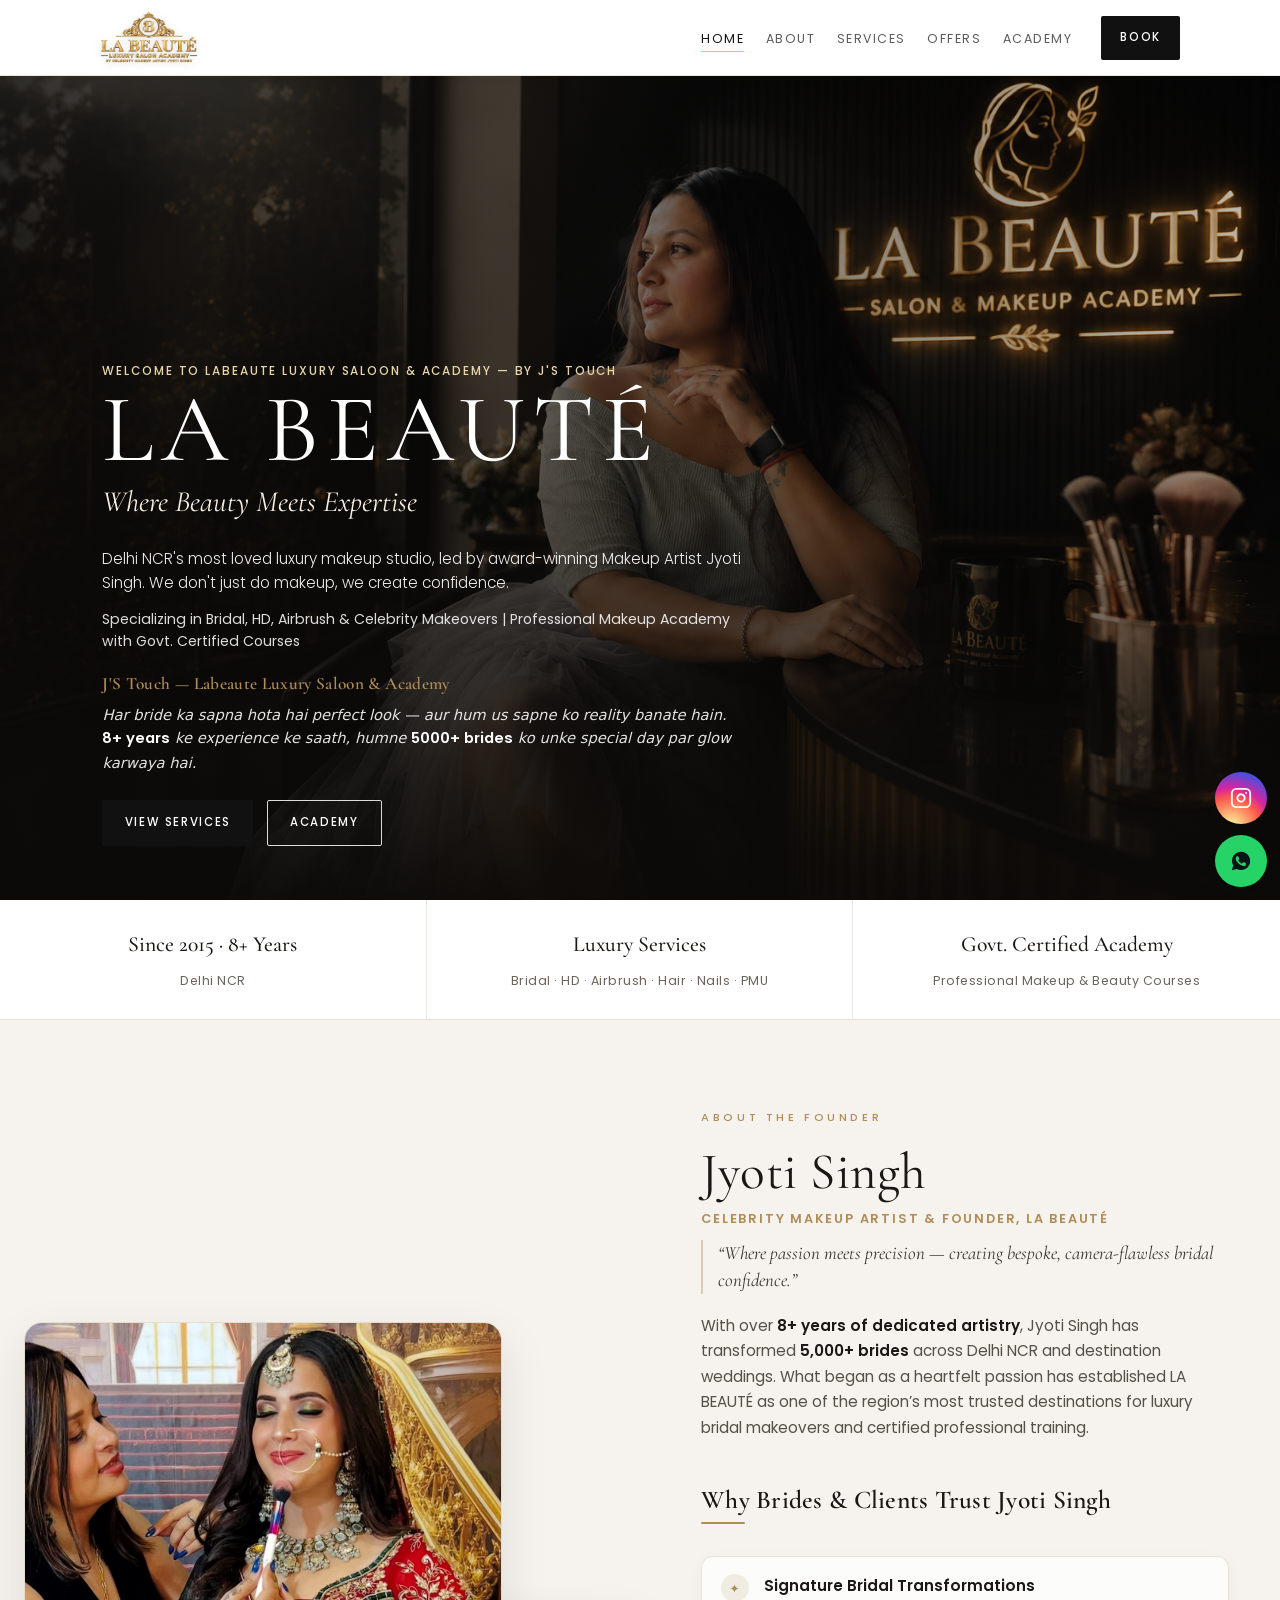
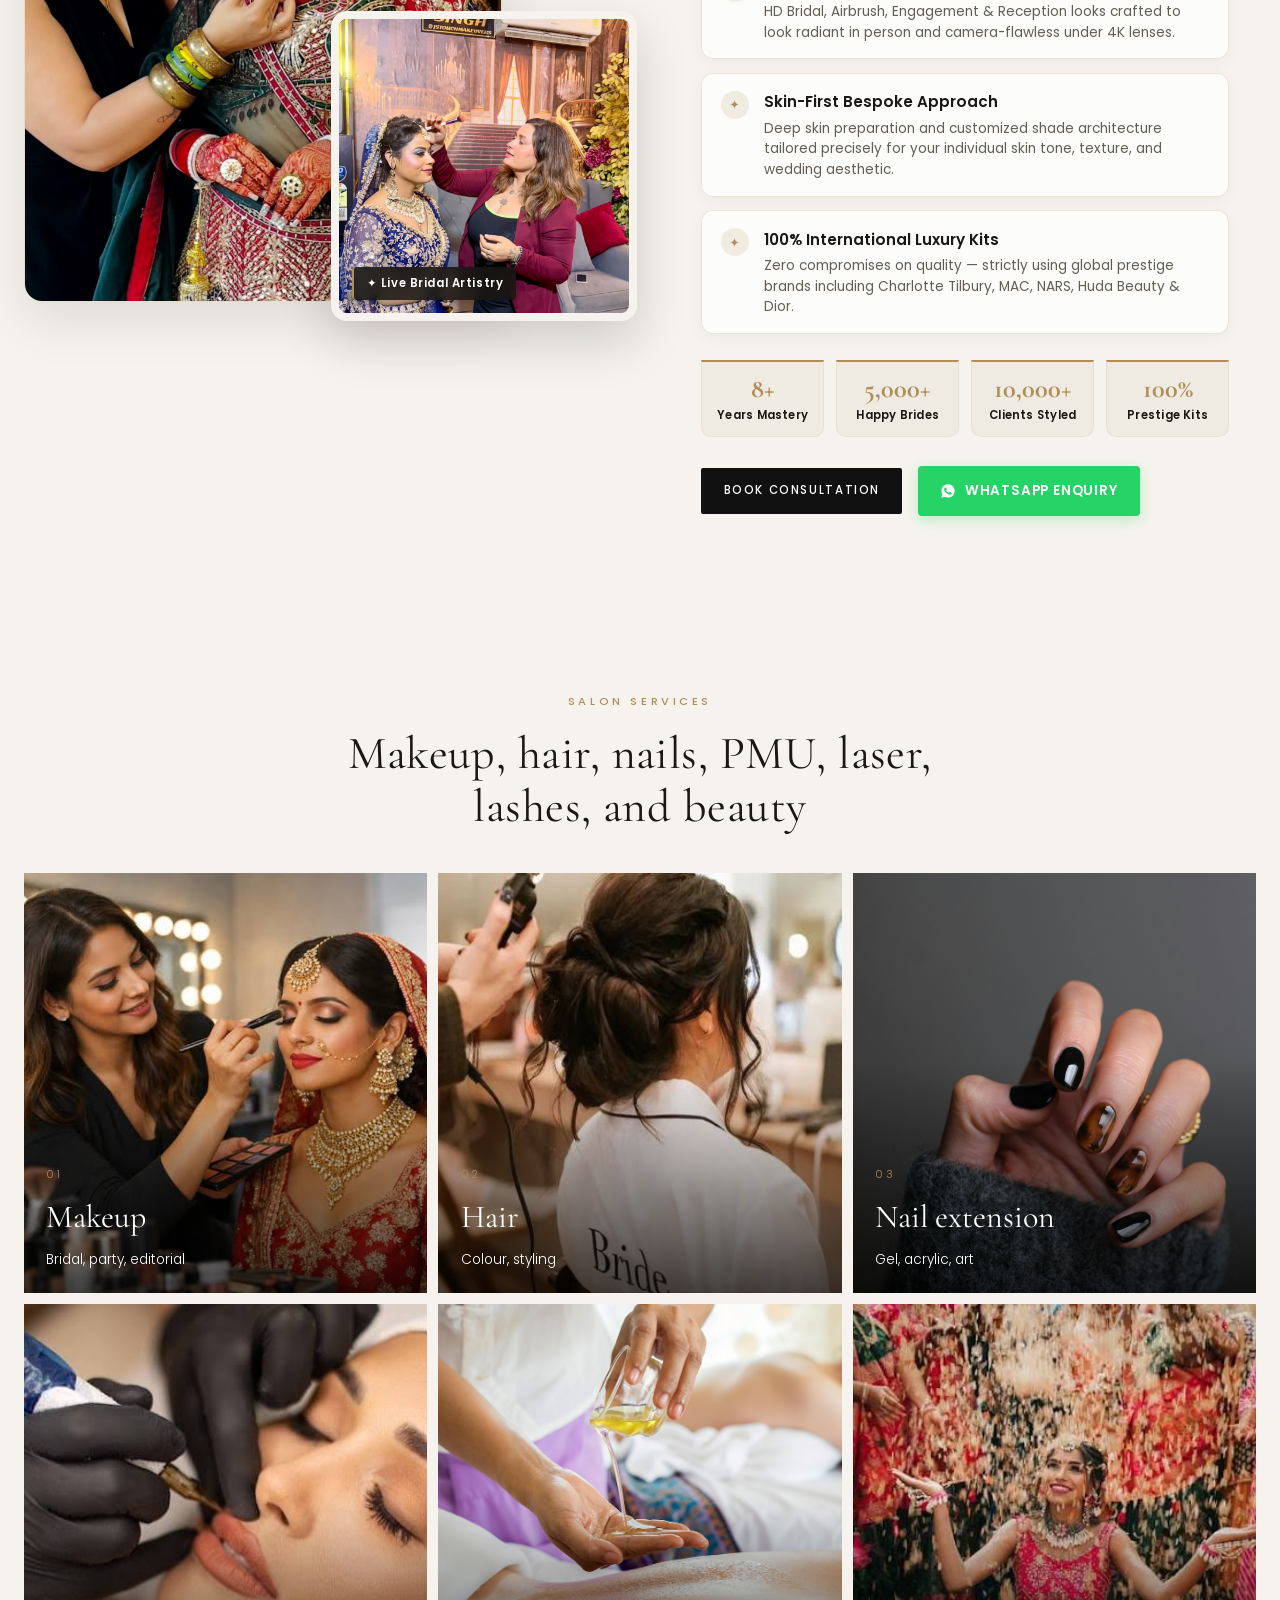
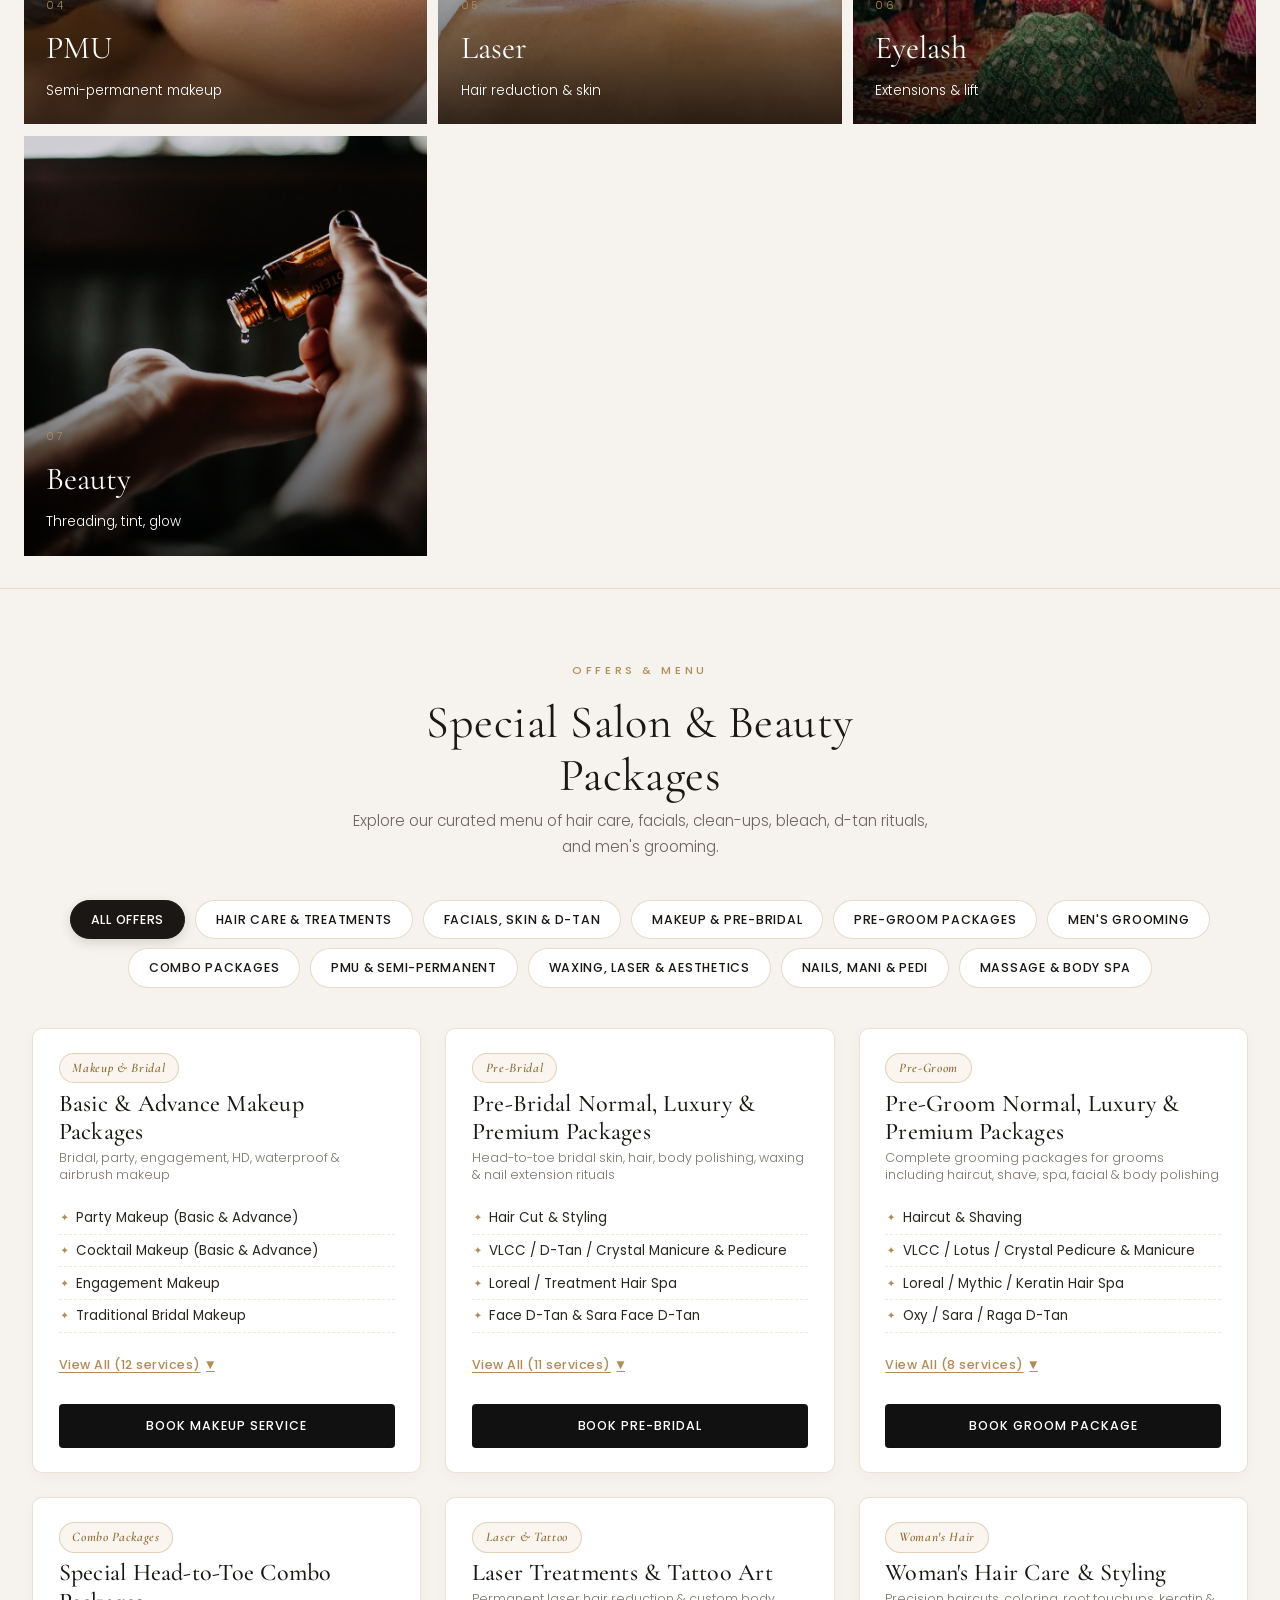
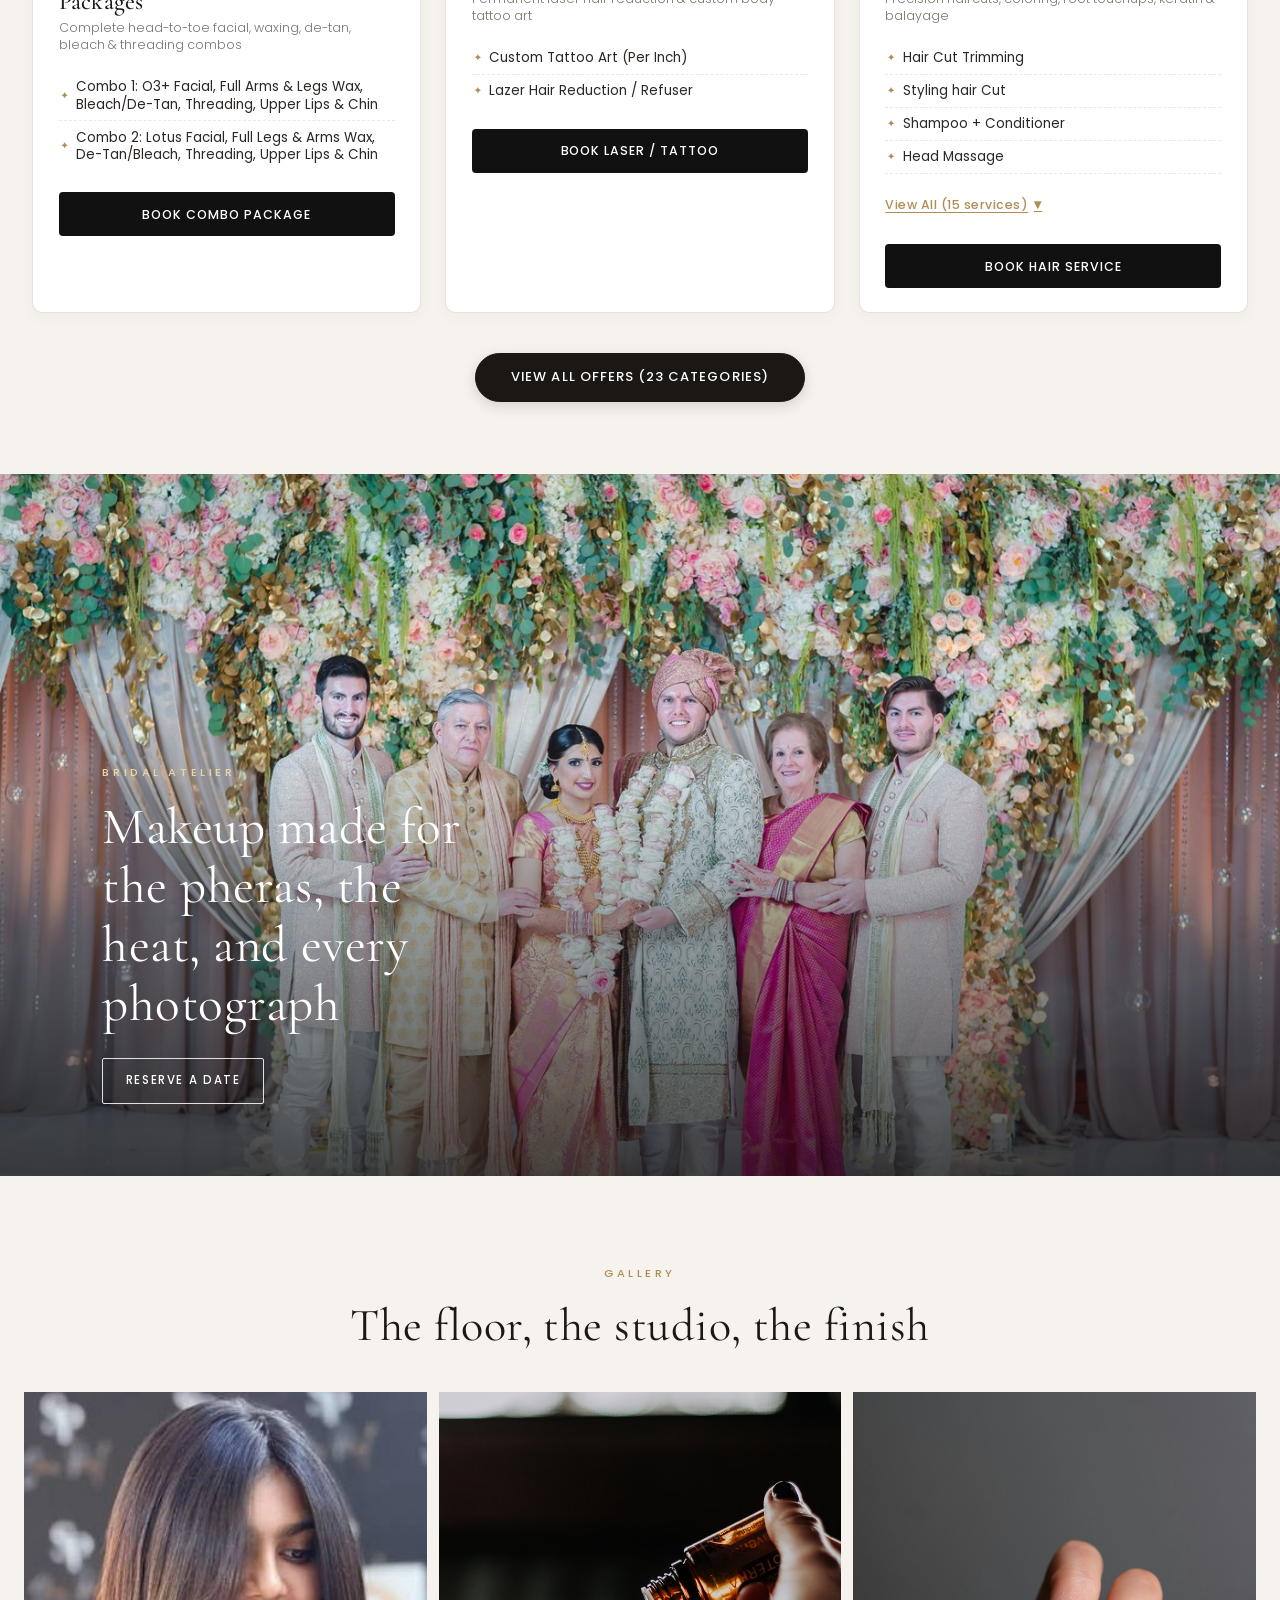
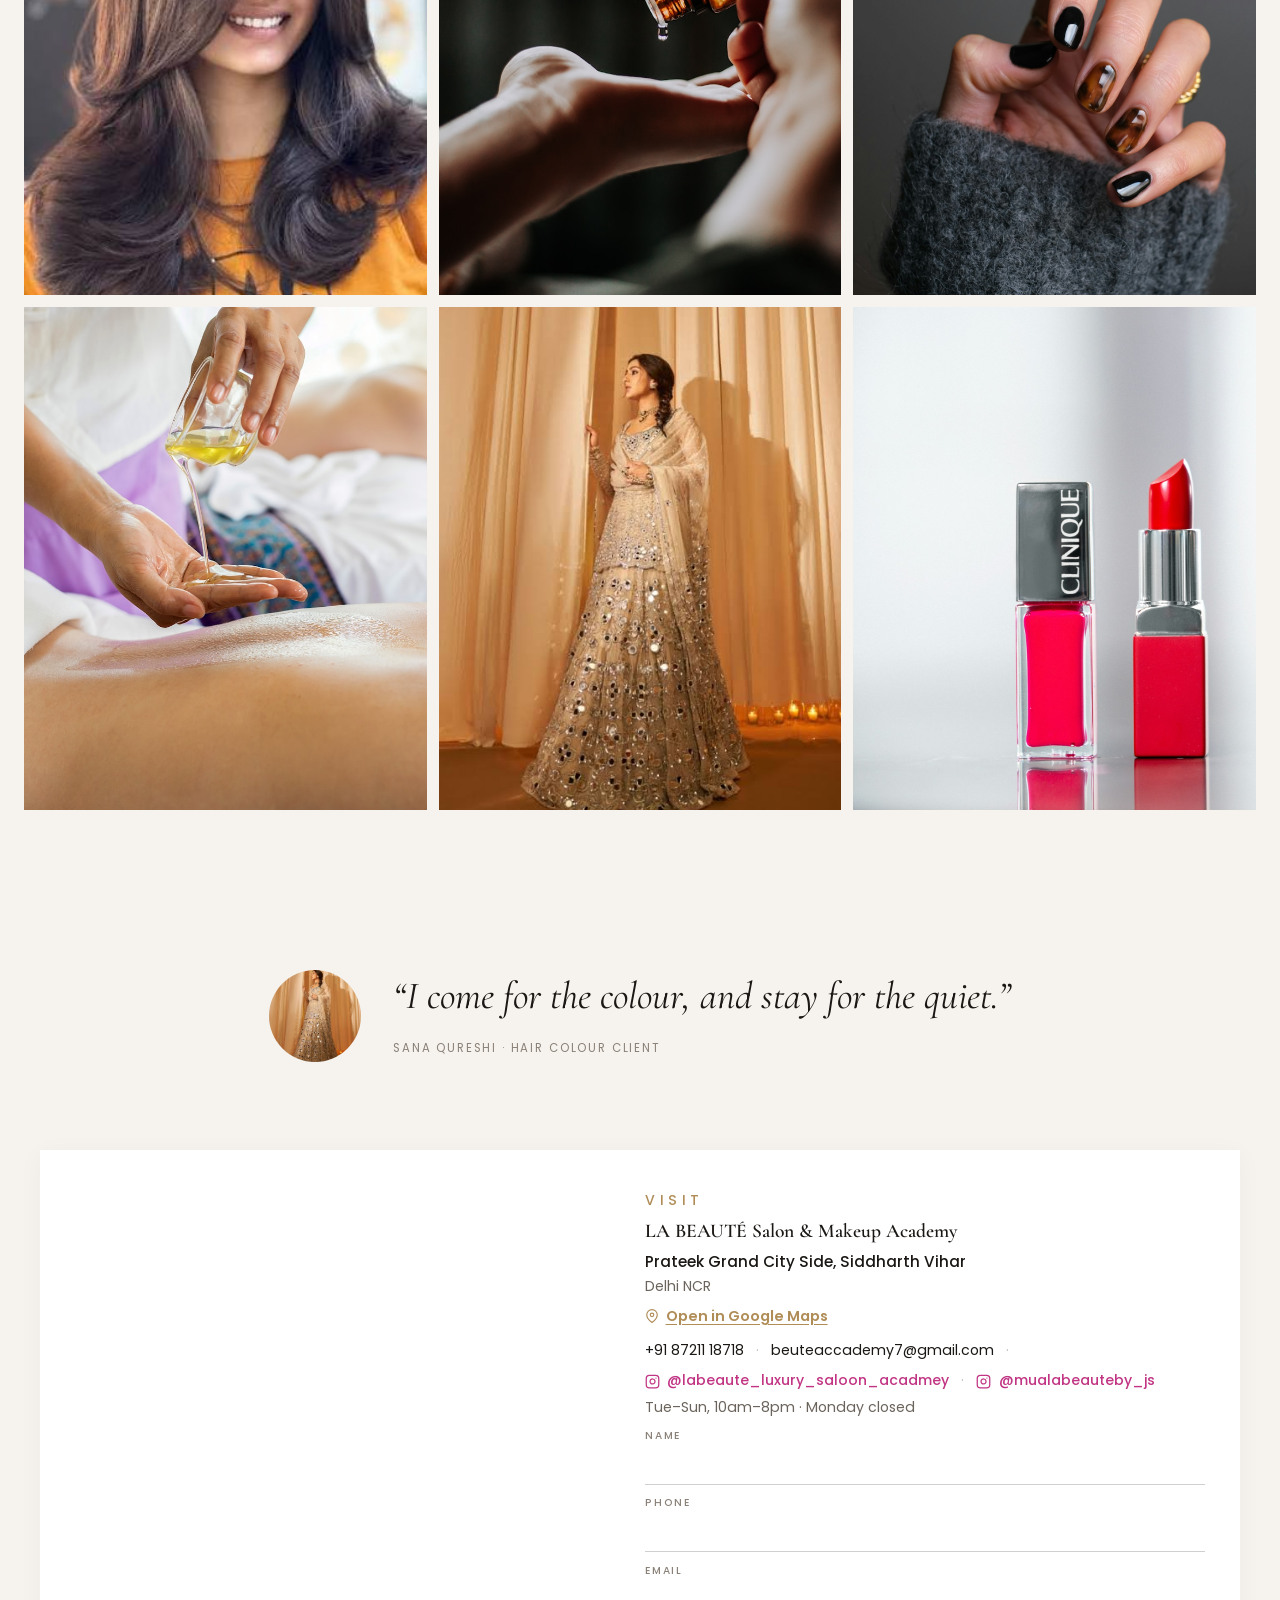
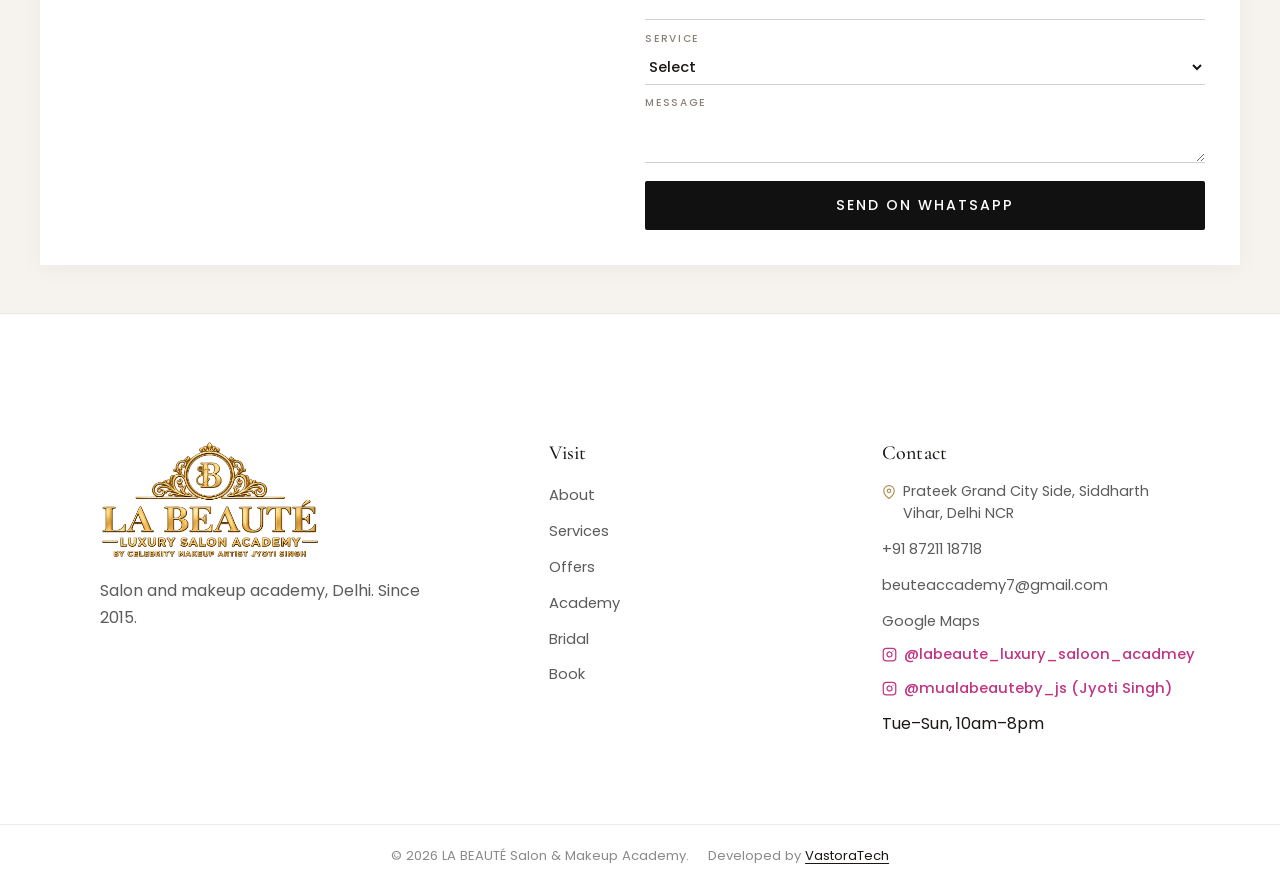
==== commit 17a2bd30: "Remove founder badge overlay from first image card" ====
--- a/index.html
+++ b/index.html
@@ -95,10 +95,6 @@
 
     <section class="lux-about" id="about">
       <div class="lux-about__photos">
-        <div class="lux-about__badge">
-          <span class="lux-about__badge-star">✦</span>
-          <span class="lux-about__badge-text">Founder &amp; Master Artist · Est. 2015</span>
-        </div>
         <figure class="lux-about__main">
           <img src="assets/images/about-bridal.jpg" alt="Jyoti Singh, Founder &amp; Lead Celebrity Makeup Artist at LA BEAUTÉ" width="1280" height="1229"
             loading="lazy" style="object-position: center 15%;">
